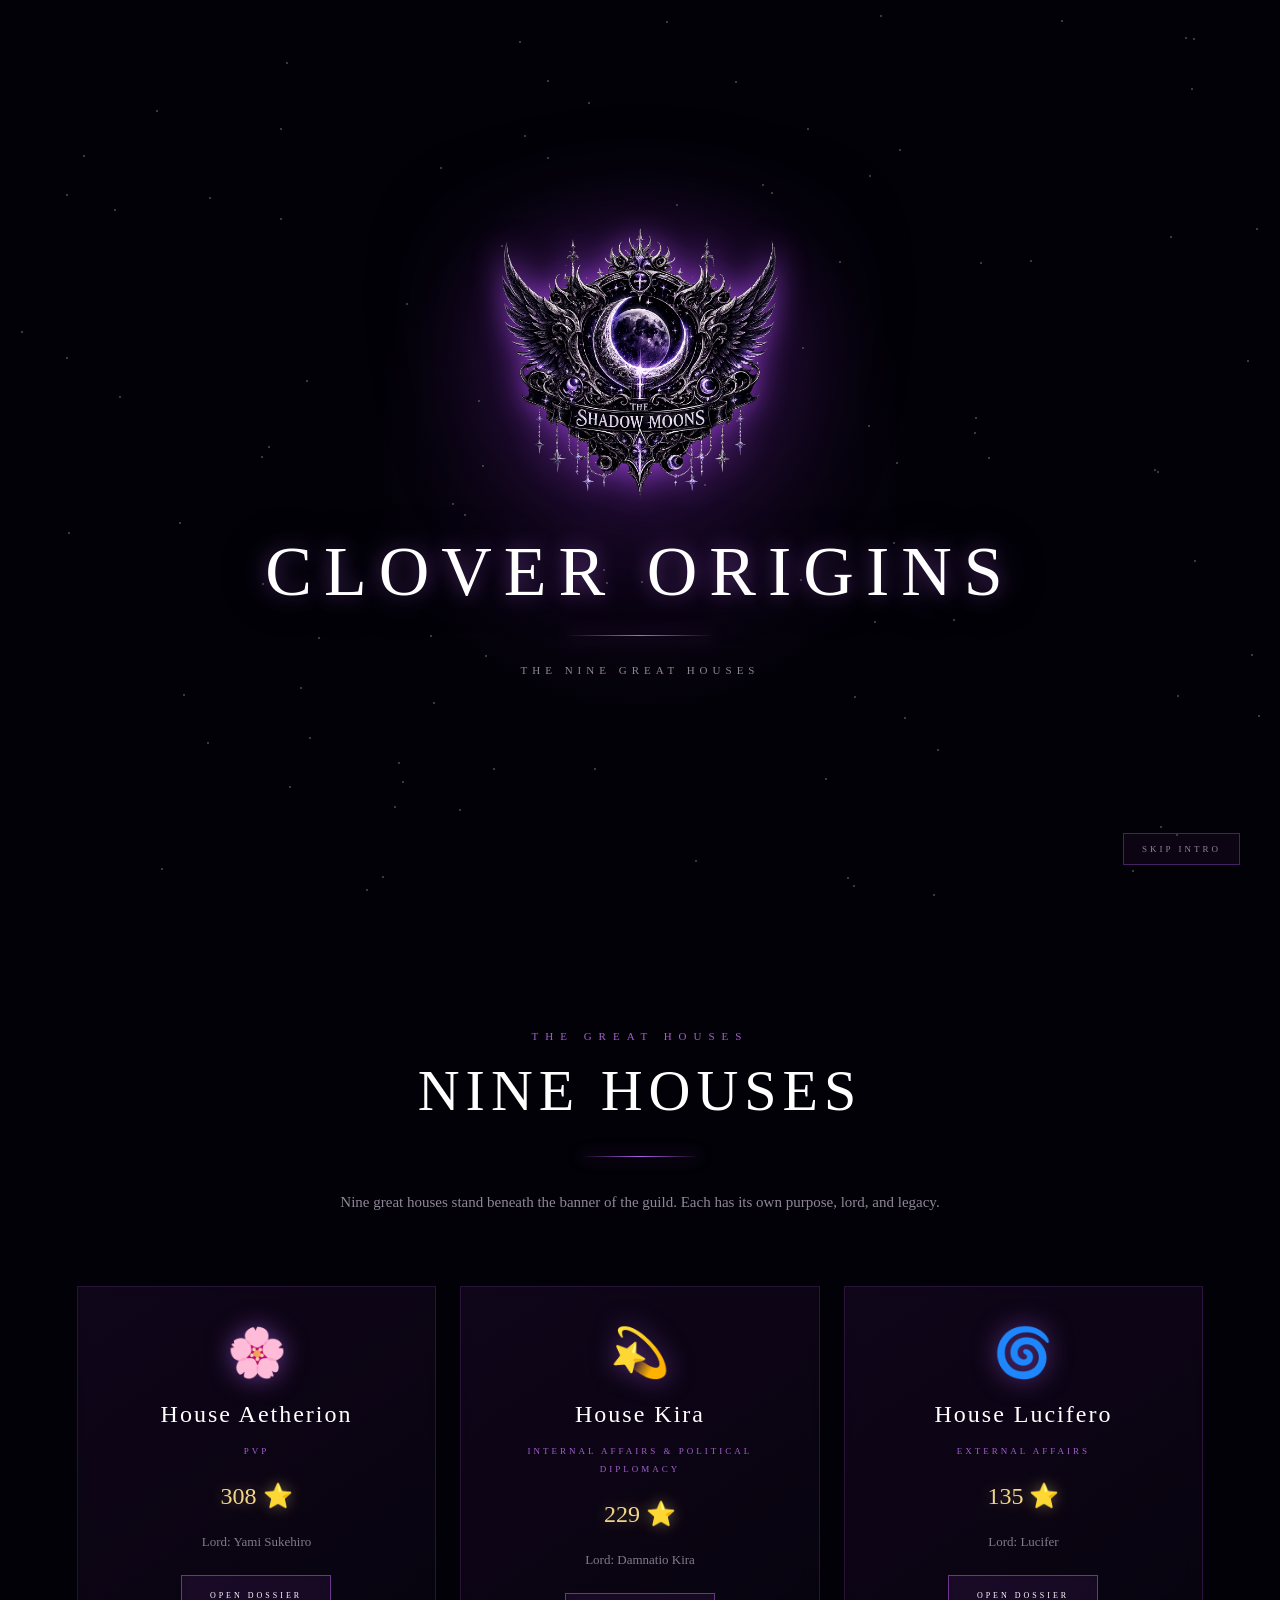
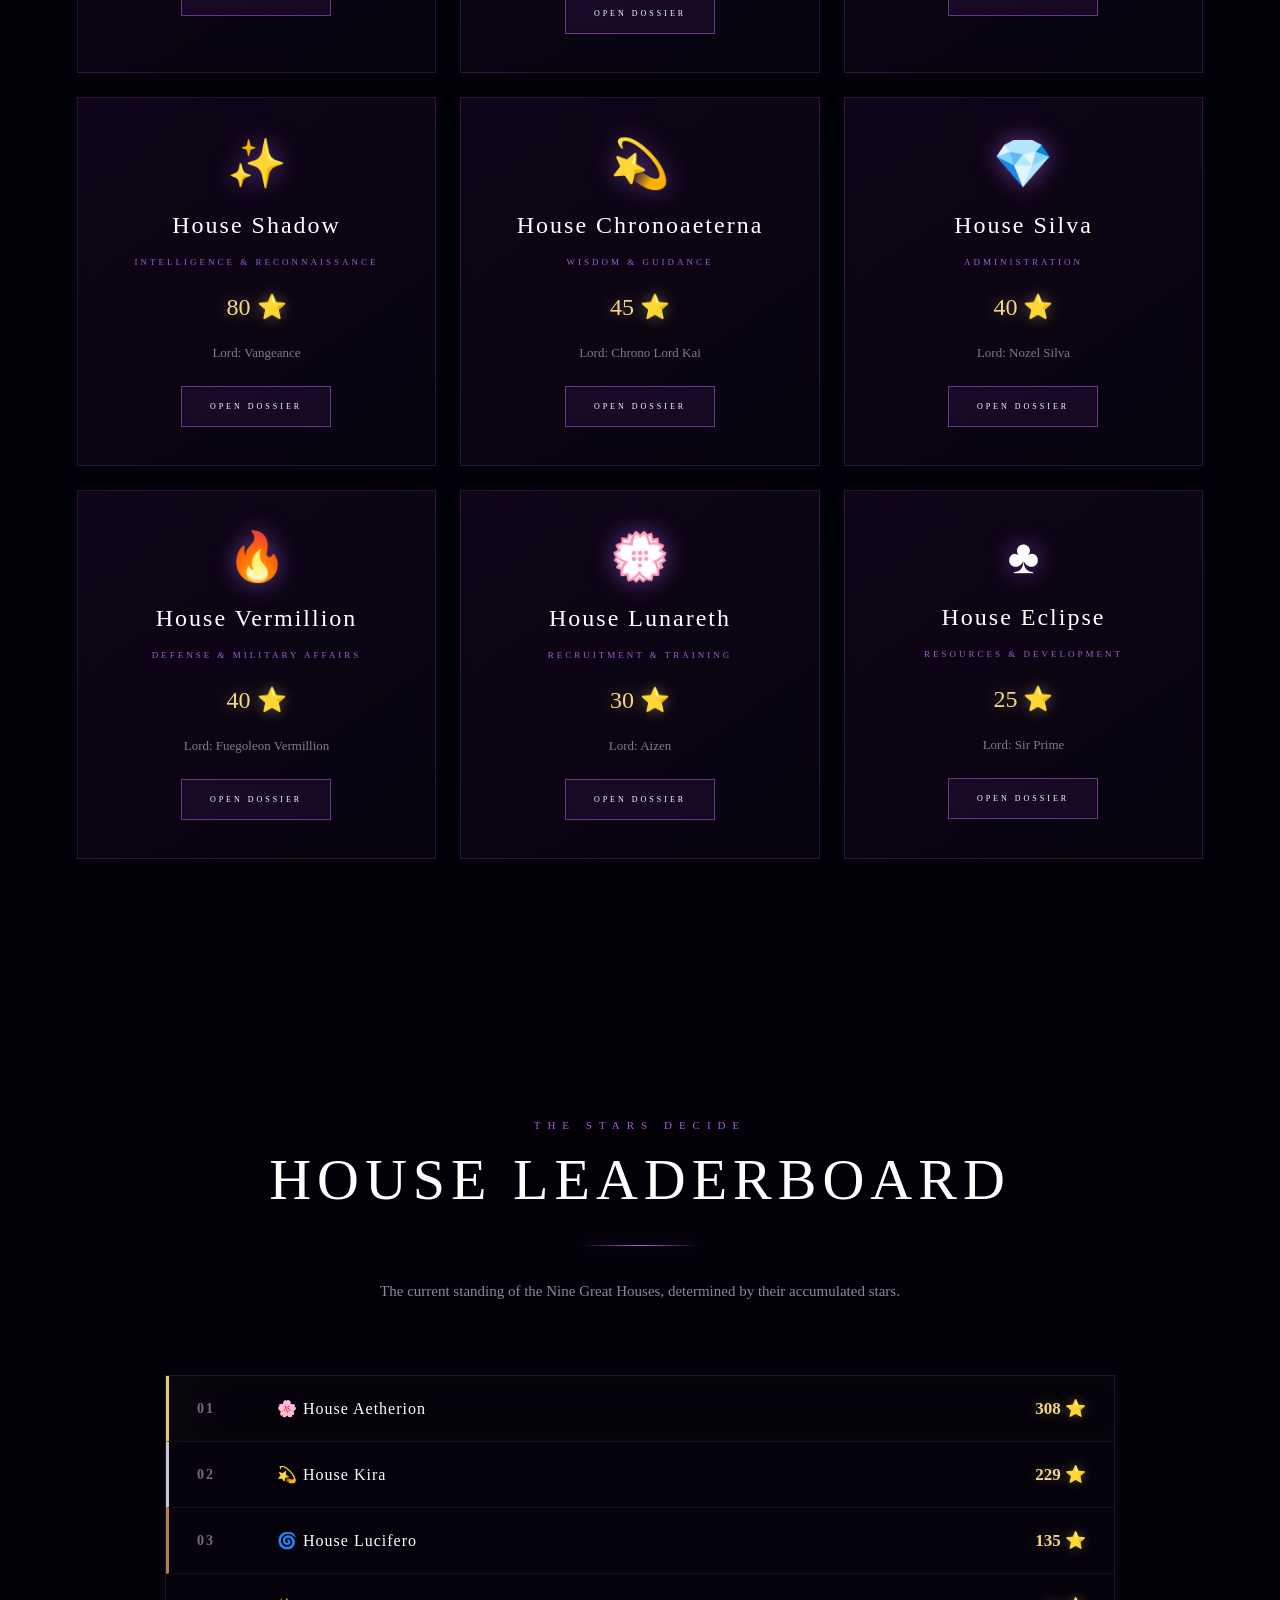
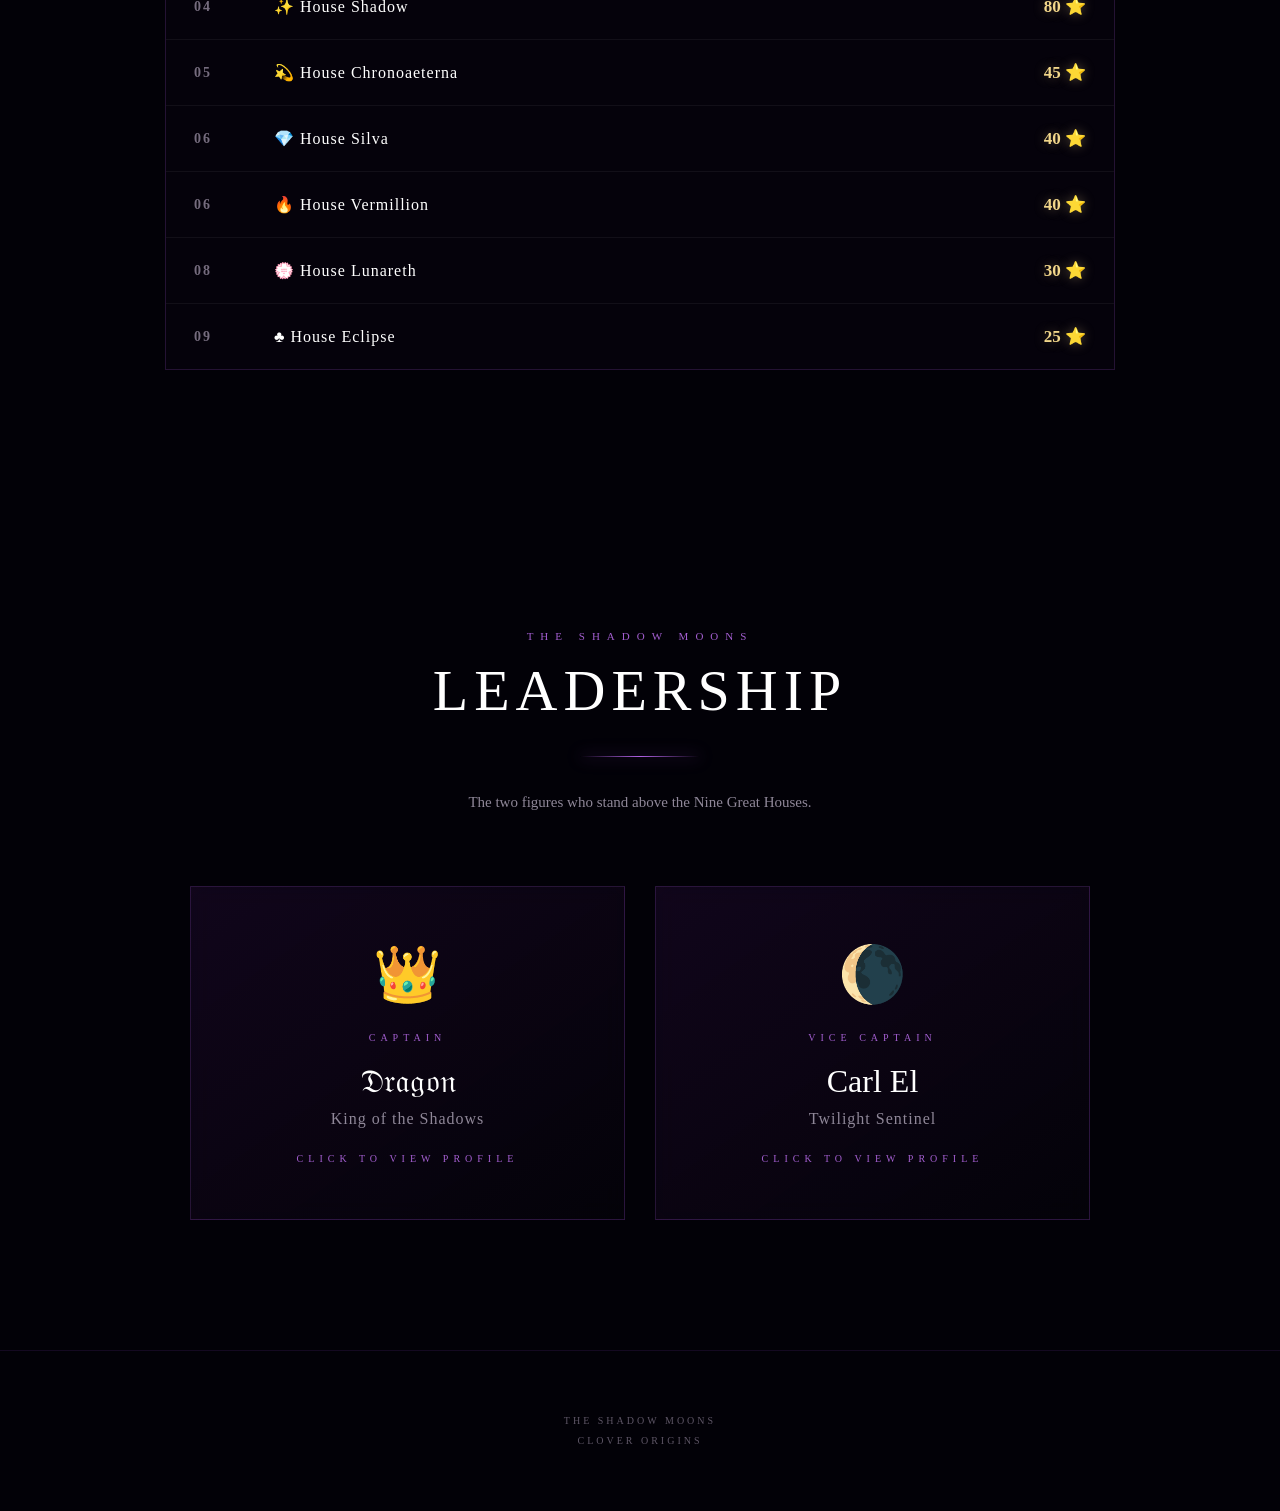
==== index.html @ c9850c51 "Update index.html" ====
<!DOCTYPE html>
<html lang="en">
<head>
<meta charset="UTF-8">
<meta name="viewport" content="width=device-width, initial-scale=1.0">
<title>The Shadow Moons | Clover Origins</title>

<style>
* {
    margin: 0;
    padding: 0;
    box-sizing: border-box;
}

html {
    scroll-behavior: smooth;
}

body {
    background: #020107;
    color: #fff;
    font-family: Georgia, "Times New Roman", serif;
    overflow-x: hidden;
}

body.intro-active {
    overflow: hidden;
}

button,
a {
    font-family: inherit;
}

/* =========================================================
   INTRO / CREDITS
========================================================= */

#intro {
    position: fixed;
    inset: 0;
    z-index: 9999;
    background:
        radial-gradient(circle at center,
            rgba(91, 34, 130, 0.22),
            transparent 35%),
        #020107;

    display: flex;
    align-items: center;
    justify-content: center;

    overflow: hidden;

    transition:
        opacity 1.5s ease,
        visibility 1.5s ease;
}

#intro.hidden {
    opacity: 0;
    visibility: hidden;
    pointer-events: none;
}

.intro-stars {
    position: absolute;
    inset: 0;
    pointer-events: none;
}

.intro-star {
    position: absolute;
    width: 2px;
    height: 2px;
    border-radius: 50%;
    background: white;
    opacity: 0.3;
    animation: introStar 4s ease-in-out infinite;
}

@keyframes introStar {
    0%,100% {
        opacity: 0.15;
        transform: scale(0.5);
    }

    50% {
        opacity: 1;
        transform: scale(1.7);
    }
}

.intro-content {
    position: relative;
    z-index: 5;
    text-align: center;
    width: min(900px, 90%);
}

.credit {
    position: absolute;
    left: 50%;
    transform: translateX(-50%);
    width: 90%;

    opacity: 0;

    color: #aaa2b1;
    font-size: 12px;
    letter-spacing: 6px;
    text-transform: uppercase;

    animation: creditRoll 14s ease forwards;
}

.credit-one {
    animation-delay: 0.5s;
}

.credit-two {
    animation-delay: 3s;
}

.credit-three {
    animation-delay: 5.5s;
}

.credit-four {
    animation-delay: 8s;
}

@keyframes creditRoll {
    0% {
        opacity: 0;
        transform: translate(-50%, 25px);
    }

    10% {
        opacity: 1;
        transform: translate(-50%, 0);
    }

    22% {
        opacity: 1;
        transform: translate(-50%, -10px);
    }

    30%,
    100% {
        opacity: 0;
        transform: translate(-50%, -30px);
    }
}

.intro-logo {
    width: 280px;
    max-width: 65vw;

    opacity: 0;

    filter:
        drop-shadow(0 0 15px rgba(165,70,230,0.8))
        drop-shadow(0 0 60px rgba(120,40,180,0.5));

    animation: introLogo 4s ease forwards;
    animation-delay: 9.5s;
}

@keyframes introLogo {
    0% {
        opacity: 0;
        transform: scale(0.65);
        filter:
            brightness(0)
            drop-shadow(0 0 0 transparent);
    }

    45% {
        opacity: 1;
        transform: scale(1.08);
    }

    70% {
        transform: scale(1);
    }

    100% {
        opacity: 1;
        transform: scale(1);
    }
}

.intro-title {
    margin-top: 28px;

    opacity: 0;

    font-size: clamp(30px, 6vw, 70px);
    letter-spacing: 12px;
    font-weight: 400;

    text-transform: uppercase;

    text-shadow:
        0 0 20px rgba(190,110,245,0.45),
        0 0 60px rgba(130,50,190,0.25);

    animation: introTitle 3s ease forwards;
    animation-delay: 11s;
}

@keyframes introTitle {
    from {
        opacity: 0;
        letter-spacing: 25px;
    }

    to {
        opacity: 1;
        letter-spacing: 12px;
    }
}

.intro-line {
    width: 150px;
    height: 1px;
    margin: 28px auto;

    background:
        linear-gradient(
            90deg,
            transparent,
            #b061e4,
            transparent
        );

    box-shadow: 0 0 18px rgba(176,97,228,0.8);

    opacity: 0;

    animation: introLine 2s ease forwards;
    animation-delay: 11.8s;
}

@keyframes introLine {
    to {
        opacity: 1;
    }
}

.intro-subtitle {
    color: #8f8798;
    font-size: 11px;
    letter-spacing: 5px;

    opacity: 0;

    animation: fadeIn 2s ease forwards;
    animation-delay: 12.3s;
}

@keyframes fadeIn {
    to {
        opacity: 1;
    }
}

.skip-intro {
    position: absolute;
    bottom: 35px;
    right: 40px;

    padding: 10px 18px;

    border: 1px solid rgba(180,90,240,0.35);
    background: rgba(80,30,110,0.12);

    color: #8d8495;

    font-size: 9px;
    letter-spacing: 3px;
    text-transform: uppercase;

    cursor: pointer;

    transition: 0.3s;
}

.skip-intro:hover {
    color: #fff;
    border-color: #c478ff;
    box-shadow: 0 0 20px rgba(168,76,226,0.25);
}

/* =========================================================
   COSMIC BACKGROUND
========================================================= */

.space {
    position: fixed;
    inset: 0;
    z-index: -10;
    overflow: hidden;

    background:
        radial-gradient(
            circle at 50% 40%,
            rgba(100,38,155,0.16),
            transparent 28%
        ),
        radial-gradient(
            circle at 20% 80%,
            rgba(71,28,110,0.10),
            transparent 30%
        ),
        #020107;
}

.moon {
    position: absolute;

    width: 620px;
    height: 620px;

    left: 50%;
    top: 43%;

    transform: translate(-50%, -50%);

    border-radius: 50%;

    background:
        radial-gradient(
            circle at 35% 30%,
            rgba(255,255,255,0.95),
            rgba(210,203,218,0.9) 28%,
            rgba(124,113,134,0.7) 58%,
            rgba(31,25,39,0.95) 100%
        );

    box-shadow:
        0 0 30px rgba(220,210,230,0.25),
        0 0 100px rgba(133,70,182,0.22),
        0 0 180px rgba(102,39,150,0.15);

    opacity: 0.18;

    animation:
        moonFloat 12s ease-in-out infinite,
        moonPulse 7s ease-in-out infinite;
}

@keyframes moonFloat {
    0%,100% {
        transform: translate(-50%,-50%) scale(1);
    }

    50% {
        transform: translate(-50%,-52%) scale(1.04);
    }
}

@keyframes moonPulse {
    0%,100% {
        opacity: 0.13;
    }

    50% {
        opacity: 0.22;
    }
}

.moon-glow {
    position: absolute;

    width: 900px;
    height: 900px;

    left: 50%;
    top: 43%;

    transform: translate(-50%,-50%);

    border-radius: 50%;

    background:
        radial-gradient(
            circle,
            rgba(147,71,201,0.12),
            transparent 65%
        );

    animation: glowPulse 8s ease-in-out infinite;
    pointer-events: none;
}

@keyframes glowPulse {
    0%,100% {
        transform: translate(-50%,-50%) scale(0.9);
    }

    50% {
        transform: translate(-50%,-50%) scale(1.1);
    }
}

/* =========================================================
   STARS
========================================================= */

.stars,
.particles {
    position: absolute;
    inset: 0;
}

.star {
    position: absolute;

    width: 2px;
    height: 2px;

    border-radius: 50%;
    background: #fff;

    opacity: 0.4;

    animation:
        starFloat linear infinite,
        starTwinkle ease-in-out infinite;
}

@keyframes starFloat {
    from {
        transform: translateY(0) translateX(0);
    }

    to {
        transform: translateY(-120px) translateX(30px);
    }
}

@keyframes starTwinkle {
    0%,100% {
        opacity: 0.15;
        transform: scale(0.7);
    }

    50% {
        opacity: 1;
        transform: scale(1.5);
    }
}

.particle {
    position: absolute;

    width: 3px;
    height: 3px;

    border-radius: 50%;

    background: #a95ee4;

    box-shadow:
        0 0 8px #a95ee4,
        0 0 18px rgba(169,94,228,0.5);

    opacity: 0.5;

    animation: particleMove linear infinite;
}

@keyframes particleMove {
    0% {
        transform:
            translateY(110vh)
            translateX(0);
        opacity: 0;
    }

    10% {
        opacity: 0.6;
    }

    90% {
        opacity: 0.4;
    }

    100% {
        transform:
            translateY(-20vh)
            translateX(80px);
        opacity: 0;
    }
}

/* =========================================================
   NAVIGATION
========================================================= */

nav {
    position: fixed;

    top: 0;
    left: 0;

    width: 100%;
    height: 82px;

    display: flex;
    align-items: center;
    justify-content: space-between;

    padding: 0 6%;

    z-index: 100;

    background:
        linear-gradient(
            to bottom,
            rgba(2,1,7,0.90),
            rgba(2,1,7,0)
        );

    backdrop-filter: blur(8px);
}

.nav-logo {
    display: flex;
    align-items: center;
    gap: 12px;

    font-size: 14px;
    letter-spacing: 4px;
    font-weight: bold;
}

.nav-logo img {
    width: 44px;
    height: 44px;

    object-fit: contain;

    filter:
        drop-shadow(
            0 0 8px
            rgba(153,68,214,0.8)
        );
}

.nav-links {
    display: flex;
    gap: 26px;
}

.nav-links a {
    color: #aaa3b0;
    text-decoration: none;

    font-size: 10px;
    letter-spacing: 2px;
    text-transform: uppercase;

    transition: 0.35s ease;
}

.nav-links a:hover {
    color: #c478ff;

    text-shadow:
        0 0 15px
        rgba(196,120,255,0.8);
}

.discord-nav {
    color: #c478ff !important;

    text-shadow:
        0 0 12px
        rgba(196,120,255,0.35);
}

/* =========================================================
   HERO
========================================================= */

.hero {
    min-height: 100vh;

    display: flex;
    align-items: center;
    justify-content: center;

    text-align: center;

    position: relative;

    padding: 120px 20px 80px;
}

.hero-content {
    position: relative;
    z-index: 5;

    max-width: 1000px;
}

.hero-logo {
    width: 280px;
    max-width: 65vw;

    margin-bottom: 30px;

    filter:
        drop-shadow(
            0 0 10px
            rgba(149,64,210,0.7)
        )
        drop-shadow(
            0 0 35px
            rgba(120,40,180,0.35)
        );

    animation:
        logoFloat
        6s
        ease-in-out
        infinite;
}

@keyframes logoFloat {
    0%,100% {
        transform: translateY(0);
    }

    50% {
        transform: translateY(-12px);
    }
}

.eyebrow {
    color: #a45fd1;

    font-size: 11px;
    letter-spacing: 7px;
    text-transform: uppercase;
}

h1 {
    margin-top: 18px;

    font-size:
        clamp(
            42px,
            8vw,
            94px
        );

    letter-spacing: 9px;
    line-height: 1;

    font-weight: 400;

    text-transform: uppercase;

    text-shadow:
        0 0 15px rgba(190,112,245,0.25),
        0 0 50px rgba(130,50,190,0.2);
}

.divider {
    width: 120px;
    height: 1px;

    margin: 32px auto;

    background:
        linear-gradient(
            90deg,
            transparent,
            #b061e4,
            transparent
        );

    box-shadow:
        0 0 15px
        rgba(176,97,228,0.7);
}

.tagline {
    color: #aaa2b1;

    max-width: 600px;

    margin: 0 auto 40px;

    font-size: 17px;
    line-height: 1.8;
    letter-spacing: 1px;
}

/* =========================================================
   BUTTONS
========================================================= */

.hero-buttons {
    display: flex;
    justify-content: center;

    gap: 15px;

    flex-wrap: wrap;
}

.btn {
    position: relative;

    overflow: hidden;

    display: inline-block;

    padding: 15px 28px;

    border:
        1px
        solid
        rgba(177,91,232,0.55);

    background:
        rgba(100,38,140,0.13);

    color: #fff;

    text-decoration: none;

    font-size: 10px;

    letter-spacing: 3px;

    text-transform: uppercase;

    transition: 0.4s ease;

    backdrop-filter: blur(5px);

    cursor: pointer;
}

.btn:hover {
    transform: translateY(-4px);

    border-color: #c47aff;

    box-shadow:
        0 0 20px
        rgba(168,76,226,0.35);
}

.btn-primary {
    background:
        rgba(117,45,167,0.28);
}

.discord-btn {
    border-color:
        rgba(196,120,255,0.75);

    background:
        rgba(117,45,167,0.38);

    box-shadow:
        0 0 20px
        rgba(168,76,226,0.12);
}

/* =========================================================
   SECTIONS
========================================================= */

section:not(.hero) {
    position: relative;

    padding: 130px 6%;

    max-width: 1500px;

    margin: auto;
}

.section-heading {
    text-align: center;

    margin-bottom: 70px;
}

.section-heading h2 {
    margin-top: 15px;

    font-size:
        clamp(
            32px,
            5vw,
            58px
        );

    letter-spacing: 6px;

    font-weight: 400;

    text-transform: uppercase;
}

.section-heading p {
    max-width: 650px;

    margin: auto;

    color: #8f8798;

    line-height: 1.8;

    font-size: 15px;
}

/* =========================================================
   HOUSES
========================================================= */

.houses-grid {
    display: grid;

    grid-template-columns:
        repeat(
            auto-fit,
            minmax(
                280px,
                1fr
            )
        );

    gap: 24px;
}

.house-card {
    position: relative;

    min-height: 350px;

    padding: 38px 28px;

    text-align: center;

    border:
        1px
        solid
        rgba(161,83,214,0.20);

    background:
        linear-gradient(
            145deg,
            rgba(80,30,110,0.18),
            rgba(10,5,18,0.65)
        );

    backdrop-filter: blur(12px);

    overflow: hidden;

    transition:
        transform 0.5s ease,
        border-color 0.5s ease,
        box-shadow 0.5s ease;
}

.house-card::before {
    content: "";

    position: absolute;

    inset: -2px;

    background:
        linear-gradient(
            120deg,
            transparent,
            rgba(183,93,239,0.15),
            transparent
        );

    transform: translateX(-100%);

    transition: 0.8s ease;
}

.house-card:hover::before {
    transform: translateX(100%);
}

.house-card:hover {
    transform:
        translateY(-12px)
        scale(1.02);

    border-color:
        rgba(194,110,255,0.65);

    box-shadow:
        0 20px 60px
        rgba(90,30,130,0.25),
        0 0 30px
        rgba(160,70,220,0.12);
}

.house-symbol {
    font-size: 48px;

    margin-bottom: 20px;

    filter:
        drop-shadow(
            0 0 12px
            rgba(190,100,255,0.5)
        );
}

.house-card h3 {
    font-size: 24px;

    font-weight: 400;

    letter-spacing: 2px;

    margin-bottom: 12px;
}

.house-card > span {
    color: #a45fd1;

    font-size: 9px;

    letter-spacing: 3px;
}

.house-stars {
    margin: 24px 0;

    font-size: 24px;

    color: #f1d68a;

    text-shadow:
        0 0 15px
        rgba(241,214,138,0.4);
}

.house-card p {
    color: #82798b;

    font-size: 13px;

    margin-bottom: 25px;
}

.house-card .btn {
    font-size: 8px;
}

/* =========================================================
   LEADERBOARD
========================================================= */

.leaderboard {
    max-width: 950px;

    margin: auto;

    border:
        1px
        solid
        rgba(161,83,214,0.20);

    background:
        rgba(9,4,15,0.65);

    backdrop-filter: blur(14px);
}

.leader-row {
    display: grid;

    grid-template-columns:
        80px
        1fr
        150px;

    align-items: center;

    padding: 22px 28px;

    border-bottom:
        1px
        solid
        rgba(255,255,255,0.05);

    transition: 0.35s ease;
}

.leader-row:last-child {
    border-bottom: none;
}

.leader-row:hover {
    background:
        rgba(147,71,201,0.08);

    padding-left: 38px;
}

.leader-row strong {
    color: #756c7e;

    font-size: 14px;

    letter-spacing: 2px;
}

.leader-row span {
    font-size: 16px;

    letter-spacing: 1px;
}

.leader-row b {
    text-align: right;

    color: #f1d68a;

    font-size: 17px;

    text-shadow:
        0 0 12px
        rgba(241,214,138,0.35);
}

.leader-row.first {
    border-left:
        3px
        solid
        #e8c96a;

    box-shadow:
        inset 25px 0 50px
        rgba(232,201,106,0.035);
}

.leader-row.second {
    border-left:
        3px
        solid
        #c8c8d0;
}

.leader-row.third {
    border-left:
        3px
        solid
        #b87955;
}

/* =========================================================
   LEADERSHIP
========================================================= */

.leadership-grid {
    display: grid;

    grid-template-columns:
        repeat(
            2,
            minmax(
                280px,
                1fr
            )
        );

    gap: 30px;

    max-width: 900px;

    margin: auto;
}

.leader-card {
    position: relative;

    padding: 55px 30px;

    text-align: center;

    border:
        1px
        solid
        rgba(161,83,214,0.22);

    background:
        linear-gradient(
            145deg,
            rgba(85,30,120,0.18),
            rgba(5,3,10,0.7)
        );

    backdrop-filter: blur(12px);

    transition: 0.5s ease;

    cursor: pointer;

    overflow: hidden;
}

.leader-card::before {
    content: "";

    position: absolute;

    inset: 0;

    background:
        radial-gradient(
            circle at center,
            rgba(180,90,240,0.12),
            transparent 60%
        );

    opacity: 0;

    transition: 0.5s;
}

.leader-card:hover::before {
    opacity: 1;
}

.leader-card:hover {
    transform: translateY(-10px);

    border-color:
        rgba(196,120,255,0.65);

    box-shadow:
        0 20px 60px
        rgba(90,30,130,0.25);
}

.leader-symbol {
    position: relative;
    z-index: 2;

    font-size: 55px;

    margin-bottom: 20px;
}

.leader-card > span {
    position: relative;
    z-index: 2;

    color: #a45fd1;

    font-size: 10px;

    letter-spacing: 5px;
}

.leader-card h3 {
    position: relative;
    z-index: 2;

    margin-top: 18px;

    font-size: 32px;

    font-weight: 400;
}

.leader-card p {
    position: relative;
    z-index: 2;

    margin-top: 10px;

    color: #8f8798;

    letter-spacing: 1px;
}

.profile-hint {
    position: relative;
    z-index: 2;

    display: block;

    margin-top: 25px;

    color: #706777;

    font-size: 8px;

    letter-spacing: 3px;

    text-transform: uppercase;
}

/* =========================================================
   HOUSE DOSSIER MODAL
========================================================= */

.dossier {
    position: fixed;

    inset: 0;

    z-index: 500;

    display: flex;

    align-items: center;
    justify-content: center;

    padding: 20px;

    background:
        rgba(0,0,0,0.78);

    backdrop-filter: blur(12px);

    opacity: 0;

    visibility: hidden;

    transition:
        opacity 0.4s ease,
        visibility 0.4s ease;
}

.dossier.active {
    opacity: 1;
    visibility: visible;
}

.dossier-box {
    position: relative;

    width: min(650px, 100%);

    padding: 55px 45px;

    text-align: center;

    border:
        1px
        solid
        rgba(192,103,255,0.55);

    background:
        radial-gradient(
            circle at top,
            rgba(102,38,145,0.35),
            rgba(5,3,10,0.97) 65%
        );

    box-shadow:
        0 0 80px
        rgba(126,45,180,0.25);

    transform:
        scale(0.85)
        translateY(30px);

    transition:
        transform 0.5s ease;
}

.dossier.active .dossier-box {
    transform:
        scale(1)
        translateY(0);
}

.dossier-symbol {
    font-size: 65px;

    margin-bottom: 20px;
}

.dossier-box h2 {
    font-size: 38px;

    font-weight: 400;

    letter-spacing: 3px;
}

.dossier-box .dossier-role {
    display: block;

    margin-top: 12px;

    color: #a45fd1;

    letter-spacing: 3px;

    font-size: 10px;
}

.dossier-box p {
    margin:
        28px
        auto;

    max-width: 500px;

    color: #a9a0b1;

    line-height: 1.9;

    font-size: 15px;
}

.close-dossier {
    position: absolute;

    top: 18px;
    right: 22px;

    border: none;

    background: none;

    color: #aaa;

    font-size: 26px;

    cursor: pointer;

    transition: 0.3s;
}

.close-dossier:hover {
    color: #d58aff;

    transform: rotate(90deg);
}

/* =========================================================
   PROFILE MODAL
========================================================= */

.profile-modal {
    position: fixed;

    inset: 0;

    z-index: 700;

    display: flex;

    align-items: center;
    justify-content: center;

    padding: 20px;

    background:
        rgba(0,0,0,0.88);

    backdrop-filter: blur(16px);

    opacity: 0;

    visibility: hidden;

    transition:
        opacity 0.45s ease,
        visibility 0.45s ease;
}

.profile-modal.active {
    opacity: 1;

    visibility: visible;
}

.profile-box {
    position: relative;

    width: min(480px, 90vw);

    padding: 25px;

    display: flex;

    align-items: center;
    justify-content: center;

    border:
        1px
        solid
        rgba(194,110,255,0.65);

    background:
        radial-gradient(
            circle,
            rgba(78,25,110,0.3),
            rgba(3,2,8,0.98) 72%
        );

    box-shadow:
        0 0 100px
        rgba(126,45,180,0.3);

    transform:
        scale(0.75)
        translateY(25px);

    transition:
        transform 0.5s ease;
}

.profile-modal.active .profile-box {
    transform:
        scale(1)
        translateY(0);
}

.profile-box img {
    display: block;

    width: 100%;

    max-height: 70vh;

    object-fit: contain;

    border:
        1px
        solid
        rgba(255,255,255,0.08);

    box-shadow:
        0 0 50px
        rgba(160,70,220,0.25);
}

.close-profile {
    position: absolute;

    top: -15px;
    right: -15px;

    width: 40px;
    height: 40px;

    border:
        1px
        solid
        rgba(194,110,255,0.65);

    border-radius: 50%;

    background:
        #09040f;

    color: #fff;

    font-size: 24px;

    cursor: pointer;

    z-index: 5;

    transition: 0.3s;
}

.close-profile:hover {
    transform: rotate(90deg);

    color: #d58aff;

    box-shadow:
        0 0 25px
        rgba(168,76,226,0.4);
}

/* =========================================================
   FOOTER
========================================================= */

footer {
    padding: 60px 20px;

    text-align: center;

    border-top:
        1px
        solid
        rgba(154,78,220,0.12);

    color: #5e5666;

    font-size: 10px;

    letter-spacing: 3px;

    line-height: 2;
}

/* =========================================================
   MOBILE
========================================================= */

@media (max-width: 800px) {

    nav {
        height: 70px;

        padding: 0 20px;
    }

    .nav-links {
        display: none;
    }

    .nav-logo {
        font-size: 10px;

        letter-spacing: 2px;
    }

    .nav-logo img {
        width: 38px;
        height: 38px;
    }

    .moon {
        width: 430px;
        height: 430px;
    }

    .moon-glow {
        width: 600px;
        height: 600px;
    }

    .hero-logo {
        width: 210px;
    }

    h1 {
        letter-spacing: 4px;
    }

    .tagline {
        font-size: 14px;
    }

    section:not(.hero) {
        padding:
            90px
            20px;
    }

    .leader-row {
        grid-template-columns:
            50px
            1fr
            100px;

        padding:
            18px
            15px;
    }

    .leader-row span {
        font-size: 13px;
    }

    .leader-row b {
        font-size: 13px;
    }

    .leadership-grid {
        grid-template-columns: 1fr;
    }

    .dossier-box {
        padding:
            45px
            25px;
    }

    .profile-box {
        width: min(380px, 88vw);

        padding: 15px;
    }

    .skip-intro {
        right: 20px;
        bottom: 20px;
    }

    .credit {
        letter-spacing: 3px;
        font-size: 9px;
    }
}
</style>
</head>

<body class="intro-active">

<!-- =========================================================
     INTRO / CREDITS
========================================================= -->

<div id="intro">

    <div class="intro-stars" id="introStars"></div>

    <div class="intro-content">

        <div class="credit credit-one">
            A GUILD OF SHADOWS
        </div>

        <div class="credit credit-two">
            NINE HOUSES
        </div>

        <div class="credit credit-three">
            ONE LEGACY
        </div>

        <div class="credit credit-four">
            THE SHADOW MOONS
        </div>

        <img
            src="Shadow moons.png"
            class="intro-logo"
            alt="The Shadow Moons"
        >

        <h1 class="intro-title">
            CLOVER ORIGINS
        </h1>

        <div class="intro-line"></div>

        <p class="intro-subtitle">
            THE NINE GREAT HOUSES
        </p>

    </div>

    <button
        class="skip-intro"
        onclick="skipIntro()"
    >
        Skip Intro
    </button>

</div>


<!-- =========================================================
     MUSIC
========================================================= -->

<audio
    id="musicIntro"
    preload="auto"
>
    <source
        src="music/kulakovka-epic-trailer-277924.mp3"
        type="audio/mpeg"
    >
</audio>

<audio
    id="musicMain"
    preload="auto"
>
    <source
        src="music/the_mountain-epic-trailer-576568.mp3"
        type="audio/mpeg"
    >
</audio>

<audio
    id="musicDark"
    preload="auto"
>
    <source
        src="music/audiocopper-dark-571483.mp3"
        type="audio/mpeg"
    >
</audio>


<!-- =========================================================
     BACKGROUND
========================================================= -->

<div class="space">

    <div class="moon"></div>

    <div class="moon-glow"></div>

    <div
        class="stars"
        id="stars"
    ></div>

    <div
        class="particles"
        id="particles"
    ></div>

</div>


<!-- =========================================================
     NAVIGATION
========================================================= -->

<nav>

    <div class="nav-logo">

        <img
            src="Shadow moons.png"
            alt="Shadow Moons"
        >

        <span>
            THE SHADOW MOONS
        </span>

    </div>

    <div class="nav-links">

        <a href="#home">
            Home
        </a>

        <a href="#houses">
            Houses
        </a>

        <a href="#leaderboard">
            Leaderboard
        </a>

        <a href="#leadership">
            Leadership
        </a>

        <a
            href="https://discord.gg/8nP5gZ5uD"
            target="_blank"
            rel="noopener noreferrer"
            class="discord-nav"
        >
            Discord
        </a>

    </div>

</nav>


<!-- =========================================================
     HERO
========================================================= -->

<section
    class="hero"
    id="home"
>

    <div class="hero-content">

        <img
            src="Shadow moons.png"
            alt="Shadow Moons"
            class="hero-logo"
        >

        <div class="eyebrow">
            THE NINE GREAT HOUSES
        </div>

        <h1>
            CLOVER ORIGINS
        </h1>

        <div class="divider"></div>

        <p class="tagline">
            Nine houses. One guild.
            A legacy written in stars.
        </p>

        <div class="hero-buttons">

            <a
                href="https://discord.gg/8nP5gZ5uD"
                class="btn discord-btn"
                target="_blank"
                rel="noopener noreferrer"
            >
                Join The Guild
            </a>

            <a
                href="#houses"
                class="btn"
            >
                Discover The Houses
            </a>

            <a
                href="#leaderboard"
                class="btn"
            >
                View Rankings
            </a>

        </div>

    </div>

</section>


<!-- =========================================================
     HOUSES
========================================================= -->

<section id="houses">

    <div class="section-heading">

        <div class="eyebrow">
            THE GREAT HOUSES
        </div>

        <h2>
            NINE HOUSES
        </h2>

        <div class="divider"></div>

        <p>
            Nine great houses stand beneath
            the banner of the guild. Each has
            its own purpose, lord, and legacy.
        </p>

    </div>

    <div class="houses-grid">


        <!-- HOUSE 1 -->

        <article class="house-card">

            <div class="house-symbol">
                🌸
            </div>

            <h3>
                House Aetherion
            </h3>

            <span>
                PVP
            </span>

            <div class="house-stars">
                308 ⭐
            </div>

            <p>
                Lord: Yami Sukehiro
            </p>

            <button
                class="btn"
                onclick="openDossier(
                    '🌸',
                    'House Aetherion',
                    'PVP',
                    'Yami Sukehiro',
                    'The distinguished house of combat and competition. House Aetherion currently stands first among the Nine Great Houses with 308 stars.'
                )"
            >
                Open Dossier
            </button>

        </article>


        <!-- HOUSE 2 -->

        <article class="house-card">

            <div class="house-symbol">
                💫
            </div>

            <h3>
                House Kira
            </h3>

            <span>
                INTERNAL AFFAIRS & POLITICAL DIPLOMACY
            </span>

            <div class="house-stars">
                229 ⭐
            </div>

            <p>
                Lord: Damnatio Kira
            </p>

            <button
                class="btn"
                onclick="openDossier(
                    '💫',
                    'House Kira',
                    'Internal Affairs & Political Diplomacy',
                    'Damnatio Kira',
                    'The dignified house entrusted with matters of internal affairs and political diplomacy. House Kira currently holds second position with 229 stars.'
                )"
            >
                Open Dossier
            </button>

        </article>


        <!-- HOUSE 3 -->

        <article class="house-card">

            <div class="house-symbol">
                🌀
            </div>

            <h3>
                House Lucifero
            </h3>

            <span>
                EXTERNAL AFFAIRS
            </span>

            <div class="house-stars">
                135 ⭐
            </div>

            <p>
                Lord: Lucifer
            </p>

            <button
                class="btn"
                onclick="openDossier(
                    '🌀',
                    'House Lucifero',
                    'External Affairs',
                    'Lucifer',
                    'The house responsible for external affairs and dealings beyond the guild. House Lucifero currently holds third position with 135 stars.'
                )"
            >
                Open Dossier
            </button>

        </article>


        <!-- HOUSE 4 -->

        <article class="house-card">

            <div class="house-symbol">
                ✨
            </div>

            <h3>
                House Shadow
            </h3>

            <span>
                INTELLIGENCE & RECONNAISSANCE
            </span>

            <div class="house-stars">
                80 ⭐
            </div>

            <p>
                Lord: Vangeance
            </p>

            <button
                class="btn"
                onclick="openDossier(
                    '✨',
                    'House Shadow',
                    'Intelligence & Reconnaissance',
                    'Vangeance',
                    'The house dedicated to intelligence, reconnaissance, and information gathering. It currently stands fourth with 80 stars.'
                )"
            >
                Open Dossier
            </button>

        </article>


        <!-- HOUSE 5 -->

        <article class="house-card">

            <div class="house-symbol">
                💫
            </div>

            <h3>
                House Chronoaeterna
            </h3>

            <span>
                WISDOM & GUIDANCE
            </span>

            <div class="house-stars">
                45 ⭐
            </div>

            <p>
                Lord: Chrono Lord Kai
            </p>

            <button
                class="btn"
                onclick="openDossier(
                    '💫',
                    'House Chronoaeterna',
                    'Wisdom & Guidance',
                    'Chrono Lord Kai',
                    'The house of the Great Chronos, devoted to wisdom and guidance. It currently holds fifth position with 45 stars.'
                )"
            >
                Open Dossier
            </button>

        </article>


        <!-- HOUSE 6 -->

        <article class="house-card">

            <div class="house-symbol">
                💎
            </div>

            <h3>
                House Silva
            </h3>

            <span>
                ADMINISTRATION
            </span>

            <div class="house-stars">
                40 ⭐
            </div>

            <p>
                Lord: Nozel Silva
            </p>

            <button
                class="btn"
                onclick="openDossier(
                    '💎',
                    'House Silva',
                    'Administration',
                    'Nozel Silva',
                    'One of the two great royal houses, entrusted with administration. House Silva currently shares sixth position with 40 stars.'
                )"
            >
                Open Dossier
            </button>

        </article>


        <!-- HOUSE 7 -->

        <article class="house-card">

            <div class="house-symbol">
                🔥
            </div>

            <h3>
                House Vermillion
            </h3>

            <span>
                DEFENSE & MILITARY AFFAIRS
            </span>

            <div class="house-stars">
                40 ⭐
            </div>

            <p>
                Lord: Fuegoleon Vermillion
            </p>

            <button
                class="btn"
                onclick="openDossier(
                    '🔥',
                    'House Vermillion',
                    'Defense & Military Affairs',
                    'Fuegoleon Vermillion',
                    'One of the two great royal houses, responsible for defense and military affairs. It shares sixth position with 40 stars.'
                )"
            >
                Open Dossier
            </button>

        </article>


        <!-- HOUSE 8 -->

        <article class="house-card">

            <div class="house-symbol">
                💮
            </div>

            <h3>
                House Lunareth
            </h3>

            <span>
                RECRUITMENT & TRAINING
            </span>

            <div class="house-stars">
                30 ⭐
            </div>

            <p>
                Lord: Aizen
            </p>

            <button
                class="btn"
                onclick="openDossier(
                    '💮',
                    'House Lunareth',
                    'Recruitment & Training',
                    'Aizen',
                    'The honoured house responsible for bringing new members into the guild and preparing them for their duties. It currently holds eighth position with 30 stars.'
                )"
            >
                Open Dossier
            </button>

        </article>


        <!-- HOUSE 9 -->

        <article class="house-card">

            <div class="house-symbol">
                ♣️
            </div>

            <h3>
                House Eclipse
            </h3>

            <span>
                RESOURCES & DEVELOPMENT
            </span>

            <div class="house-stars">
                25 ⭐
            </div>

            <p>
                Lord: Sir Prime
            </p>

            <button
                class="btn"
                onclick="openDossier(
                    '♣️',
                    'House Eclipse',
                    'Resources & Development',
                    'Sir Prime',
                    'The house responsible for resources and development within the guild. It currently holds ninth position with 25 stars.'
                )"
            >
                Open Dossier
            </button>

        </article>

    </div>

</section>


<!-- =========================================================
     LEADERBOARD
========================================================= -->

<section id="leaderboard">

    <div class="section-heading">

        <div class="eyebrow">
            THE STARS DECIDE
        </div>

        <h2>
            HOUSE LEADERBOARD
        </h2>

        <div class="divider"></div>

        <p>
            The current standing of the Nine Great Houses,
            determined by their accumulated stars.
        </p>

    </div>

    <div class="leaderboard">

        <div class="leader-row first">
            <strong>01</strong>
            <span>🌸 House Aetherion</span>
            <b>308 ⭐</b>
        </div>

        <div class="leader-row second">
            <strong>02</strong>
            <span>💫 House Kira</span>
            <b>229 ⭐</b>
        </div>

        <div class="leader-row third">
            <strong>03</strong>
            <span>🌀 House Lucifero</span>
            <b>135 ⭐</b>
        </div>

        <div class="leader-row">
            <strong>04</strong>
            <span>✨ House Shadow</span>
            <b>80 ⭐</b>
        </div>

        <div class="leader-row">
            <strong>05</strong>
            <span>💫 House Chronoaeterna</span>
            <b>45 ⭐</b>
        </div>

        <div class="leader-row">
            <strong>06</strong>
            <span>💎 House Silva</span>
            <b>40 ⭐</b>
        </div>

        <div class="leader-row">
            <strong>06</strong>
            <span>🔥 House Vermillion</span>
            <b>40 ⭐</b>
        </div>

        <div class="leader-row">
            <strong>08</strong>
            <span>💮 House Lunareth</span>
            <b>30 ⭐</b>
        </div>

        <div class="leader-row">
            <strong>09</strong>
            <span>♣️ House Eclipse</span>
            <b>25 ⭐</b>
        </div>

    </div>

</section>


<!-- =========================================================
     LEADERSHIP
========================================================= -->

<section id="leadership">

    <div class="section-heading">

        <div class="eyebrow">
            THE SHADOW MOONS
        </div>

        <h2>
            LEADERSHIP
        </h2>

        <div class="divider"></div>

        <p>
            The two figures who stand above
            the Nine Great Houses.
        </p>

    </div>

    <div class="leadership-grid">

        <!-- CAPTAIN -->

        <article
            class="leader-card"
            onclick="openProfile('captain.png')"
        >

            <div class="leader-symbol">
                👑
            </div>

            <span>
                CAPTAIN
            </span>

            <h3>
                𝔇𝔯𝔞𝔤𝔬𝔫
            </h3>

            <p>
                King of the Shadows
            </p>

            <span class="profile-hint">
                Click to view profile
            </span>

        </article>


        <!-- VICE CAPTAIN -->

        <article
            class="leader-card"
            onclick="openProfile('vice.png')"
        >

            <div class="leader-symbol">
                🌘
            </div>

            <span>
                VICE CAPTAIN
            </span>

            <h3>
                Carl El
            </h3>

            <p>
                Twilight Sentinel
            </p>

            <span class="profile-hint">
                Click to view profile
            </span>

        </article>

    </div>

</section>


<!-- =========================================================
     HOUSE DOSSIER MODAL
========================================================= -->

<div
    class="dossier"
    id="dossier"
>

    <div class="dossier-box">

        <button
            class="close-dossier"
            onclick="closeDossier()"
        >
            ×
        </button>

        <div
            class="dossier-symbol"
            id="dossierSymbol"
        ></div>

        <div class="eyebrow">
            HOUSE DOSSIER
        </div>

        <h2 id="dossierName">
            House
        </h2>

        <span
            class="dossier-role"
            id="dossierRole"
        ></span>

        <p id="dossierText"></p>

        <div class="divider"></div>

        <p>
            <strong>Lord:</strong>
            <span id="dossierLord"></span>
        </p>

        <button
            class="btn btn-primary"
            onclick="closeDossier()"
        >
            Close Archive
        </button>

    </div>

</div>


<!-- =========================================================
     CAPTAIN / VICE PROFILE MODAL
========================================================= -->

<div
    class="profile-modal"
    id="profileModal"
>

    <div class="profile-box">

        <button
            class="close-profile"
            onclick="closeProfile()"
            aria-label="Close profile"
        >
            ×
        </button>

        <img
            id="profileImage"
            src=""
            alt="Profile"
        >

    </div>

</div>


<!-- =========================================================
     FOOTER
========================================================= -->

<footer>

    THE SHADOW MOONS
    <br>

    CLOVER ORIGINS

</footer>


<!-- =========================================================
     JAVASCRIPT
========================================================= -->

<script>

/* =========================================================
   INTRO STARS
========================================================= */

const introStars =
    document.getElementById("introStars");

if (introStars) {

    for (let i = 0; i < 100; i++) {

        const star =
            document.createElement("div");

        star.className =
            "intro-star";

        star.style.left =
            Math.random() * 100 + "%";

        star.style.top =
            Math.random() * 100 + "%";

        star.style.animationDelay =
            Math.random() * 5 + "s";

        star.style.animationDuration =
            (2 + Math.random() * 5) + "s";

        introStars.appendChild(star);
    }
}


/* =========================================================
   MUSIC SYSTEM
========================================================= */

const musicIntro =
    document.getElementById("musicIntro");

const musicMain =
    document.getElementById("musicMain");

const musicDark =
    document.getElementById("musicDark");

let musicStarted = false;


/*
   Browsers normally block autoplay with sound.

   We attempt autoplay first.

   If blocked, the first user interaction with
   the page starts the music.
*/

function startMusic() {

    if (musicStarted) {
        return;
    }

    musicStarted = true;

    musicIntro.volume = 0.75;
    musicMain.volume = 0.75;
    musicDark.volume = 0.75;

    musicIntro.play().catch(() => {
        musicStarted = false;
    });
}


/*
   Track 1 -> Track 2
*/

musicIntro.addEventListener(
    "ended",
    function() {

        musicMain.currentTime = 0;

        musicMain.play().catch(() => {});

    }
);


/*
   Track 2 -> Track 3
*/

musicMain.addEventListener(
    "ended",
    function() {

        musicDark.currentTime = 0;

        musicDark.play().catch(() => {});

    }
);


/*
   Track 3 loops after finishing.
*/

musicDark.addEventListener(
    "ended",
    function() {

        musicDark.currentTime = 0;

        musicDark.play().catch(() => {});

    }
);


/*
   Try autoplay.
*/

window.addEventListener(
    "load",
    function() {

        setTimeout(
            startMusic,
            700
        );

    }
);


/*
   If browser blocks autoplay,
   first interaction starts music.
*/

[
    "click",
    "keydown",
    "touchstart",
    "pointerdown"
].forEach(
    eventName => {

        document.addEventListener(
            eventName,
            startMusic,
            {
                once: true,
                passive: true
            }
        );

    }
);


/* =========================================================
   INTRO
========================================================= */

const intro =
    document.getElementById("intro");


let introFinished = false;


/*
   Intro automatically ends after the credits
   and logo sequence.

   The timing is approximately 16 seconds.
*/

function finishIntro() {

    if (introFinished) {
        return;
    }

    introFinished = true;

    intro.classList.add("hidden");

    document.body.classList.remove(
        "intro-active"
    );
}


function skipIntro() {

    finishIntro();

    startMusic();

}


/*
   Automatically finish the intro.
*/

setTimeout(
    finishIntro,
    16500
);


/* =========================================================
   BACKGROUND STARS
========================================================= */

const stars =
    document.getElementById("stars");

if (stars) {

    for (let i = 0; i < 180; i++) {

        const star =
            document.createElement("div");

        star.className =
            "star";

        star.style.left =
            Math.random() * 100 + "%";

        star.style.top =
            Math.random() * 100 + "%";

        star.style.animationDuration =
            (3 + Math.random() * 7) + "s";

        star.style.animationDelay =
            Math.random() * 5 + "s";

        stars.appendChild(star);

    }
}


/* =========================================================
   PURPLE PARTICLES
========================================================= */

const particles =
    document.getElementById("particles");

if (particles) {

    for (let i = 0; i < 35; i++) {

        const particle =
            document.createElement("div");

        particle.className =
            "particle";

        particle.style.left =
            Math.random() * 100 + "%";

        particle.style.animationDuration =
            (8 + Math.random() * 12) + "s";

        particle.style.animationDelay =
            Math.random() * 10 + "s";

        particles.appendChild(particle);

    }
}


/* =========================================================
   HOUSE DOSSIERS
========================================================= */

function openDossier(
    symbol,
    name,
    role,
    lord,
    text
) {

    document.getElementById(
        "dossierSymbol"
    ).textContent = symbol;

    document.getElementById(
        "dossierName"
    ).textContent = name;

    document.getElementById(
        "dossierRole"
    ).textContent = role;

    document.getElementById(
        "dossierLord"
    ).textContent = lord;

    document.getElementById(
        "dossierText"
    ).textContent = text;

    document.getElementById(
        "dossier"
    ).classList.add("active");

}


function closeDossier() {

    document.getElementById(
        "dossier"
    ).classList.remove("active");

}


/* =========================================================
   CAPTAIN / VICE PROFILE
========================================================= */

function openProfile(
    image
) {

    const modal =
        document.getElementById(
            "profileModal"
        );

    const profileImage =
        document.getElementById(
            "profileImage"
        );

    profileImage.src =
        image;

    modal.classList.add(
        "active"
    );

}


function closeProfile() {

    document.getElementById(
        "profileModal"
    ).classList.remove(
        "active"
    );

}


/* =========================================================
   ESCAPE KEY
========================================================= */

document.addEventListener(
    "keydown",
    function(event) {

        if (event.key === "Escape") {

            closeDossier();

            closeProfile();

        }

    }
);


/* =========================================================
   CLICK OUTSIDE DOSSIER
========================================================= */

document.getElementById(
    "dossier"
).addEventListener(
    "click",
    function(event) {

        if (event.target === this) {

            closeDossier();

        }

    }
);


/* =========================================================
   CLICK OUTSIDE PROFILE
========================================================= */

document.getElementById(
    "profileModal"
).addEventListener(
    "click",
    function(event) {

        if (event.target === this) {

            closeProfile();

        }

    }
);

</script>

</body>
</html>
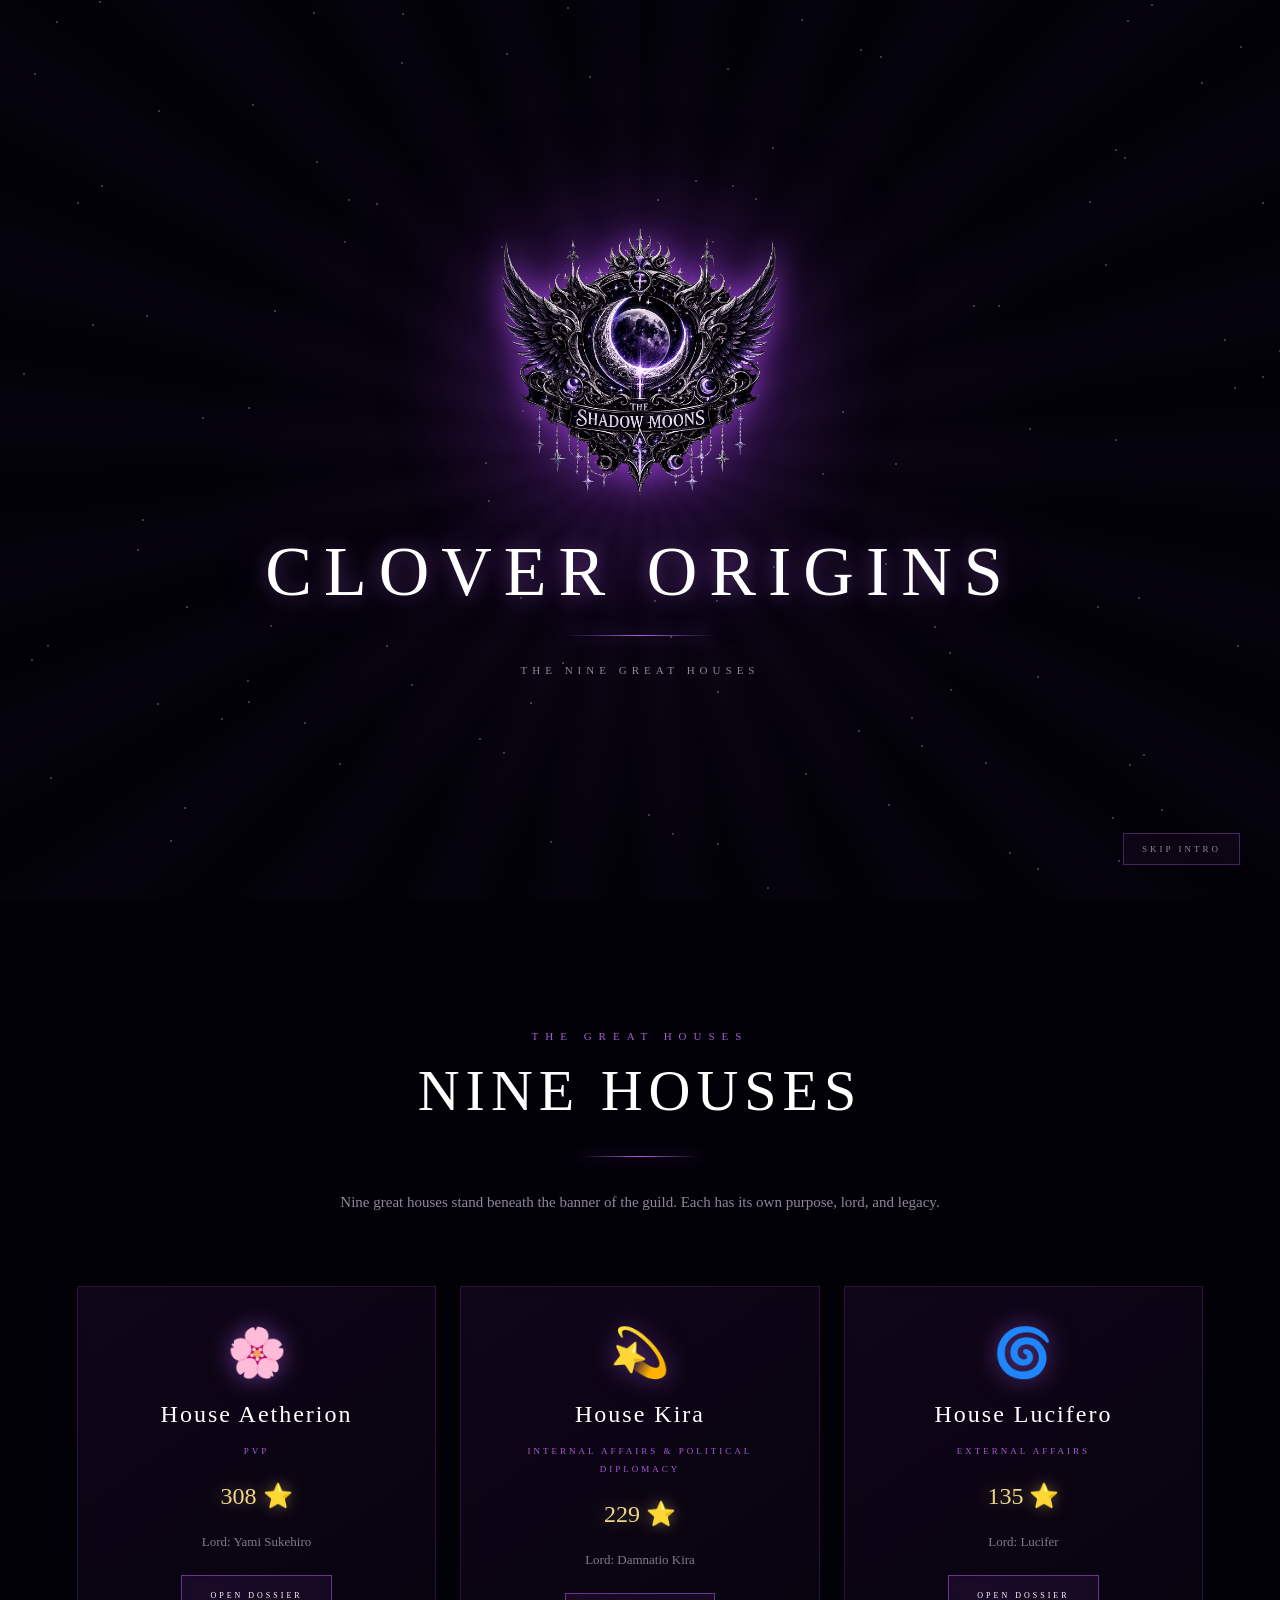
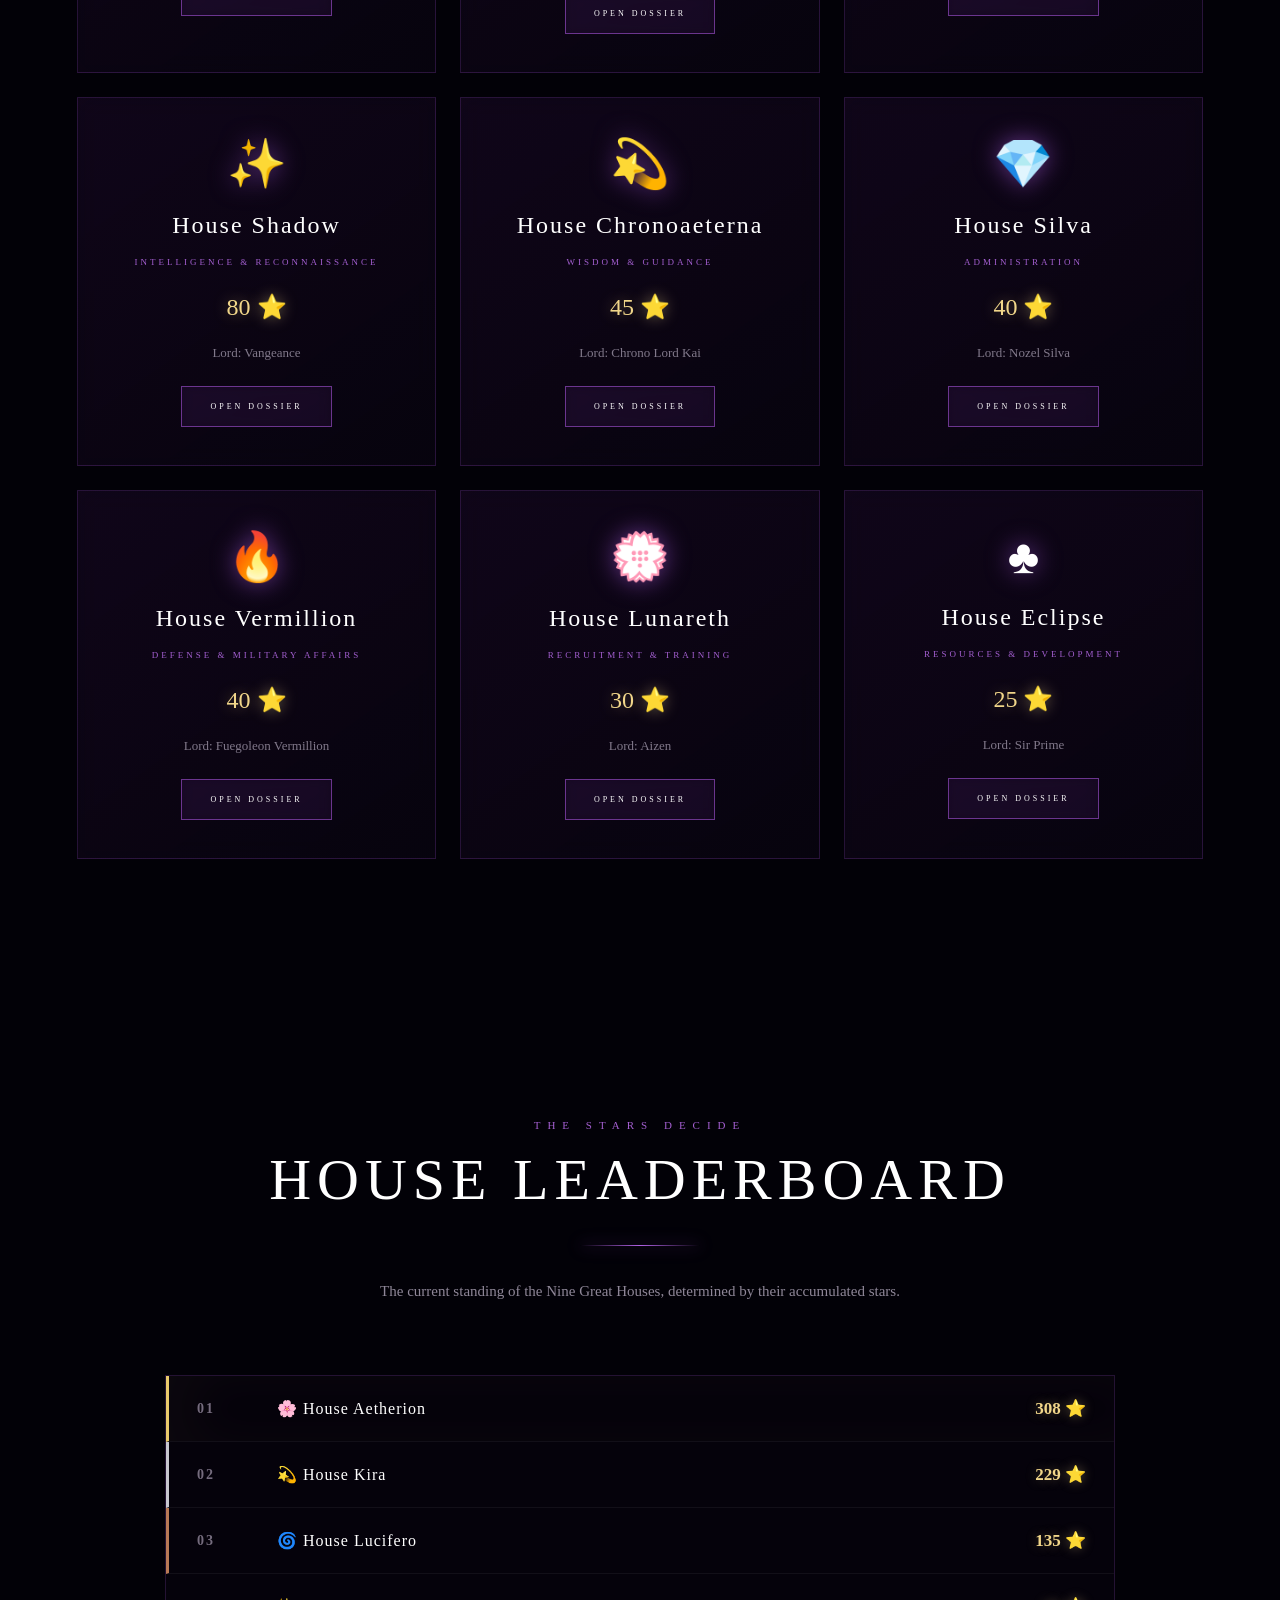
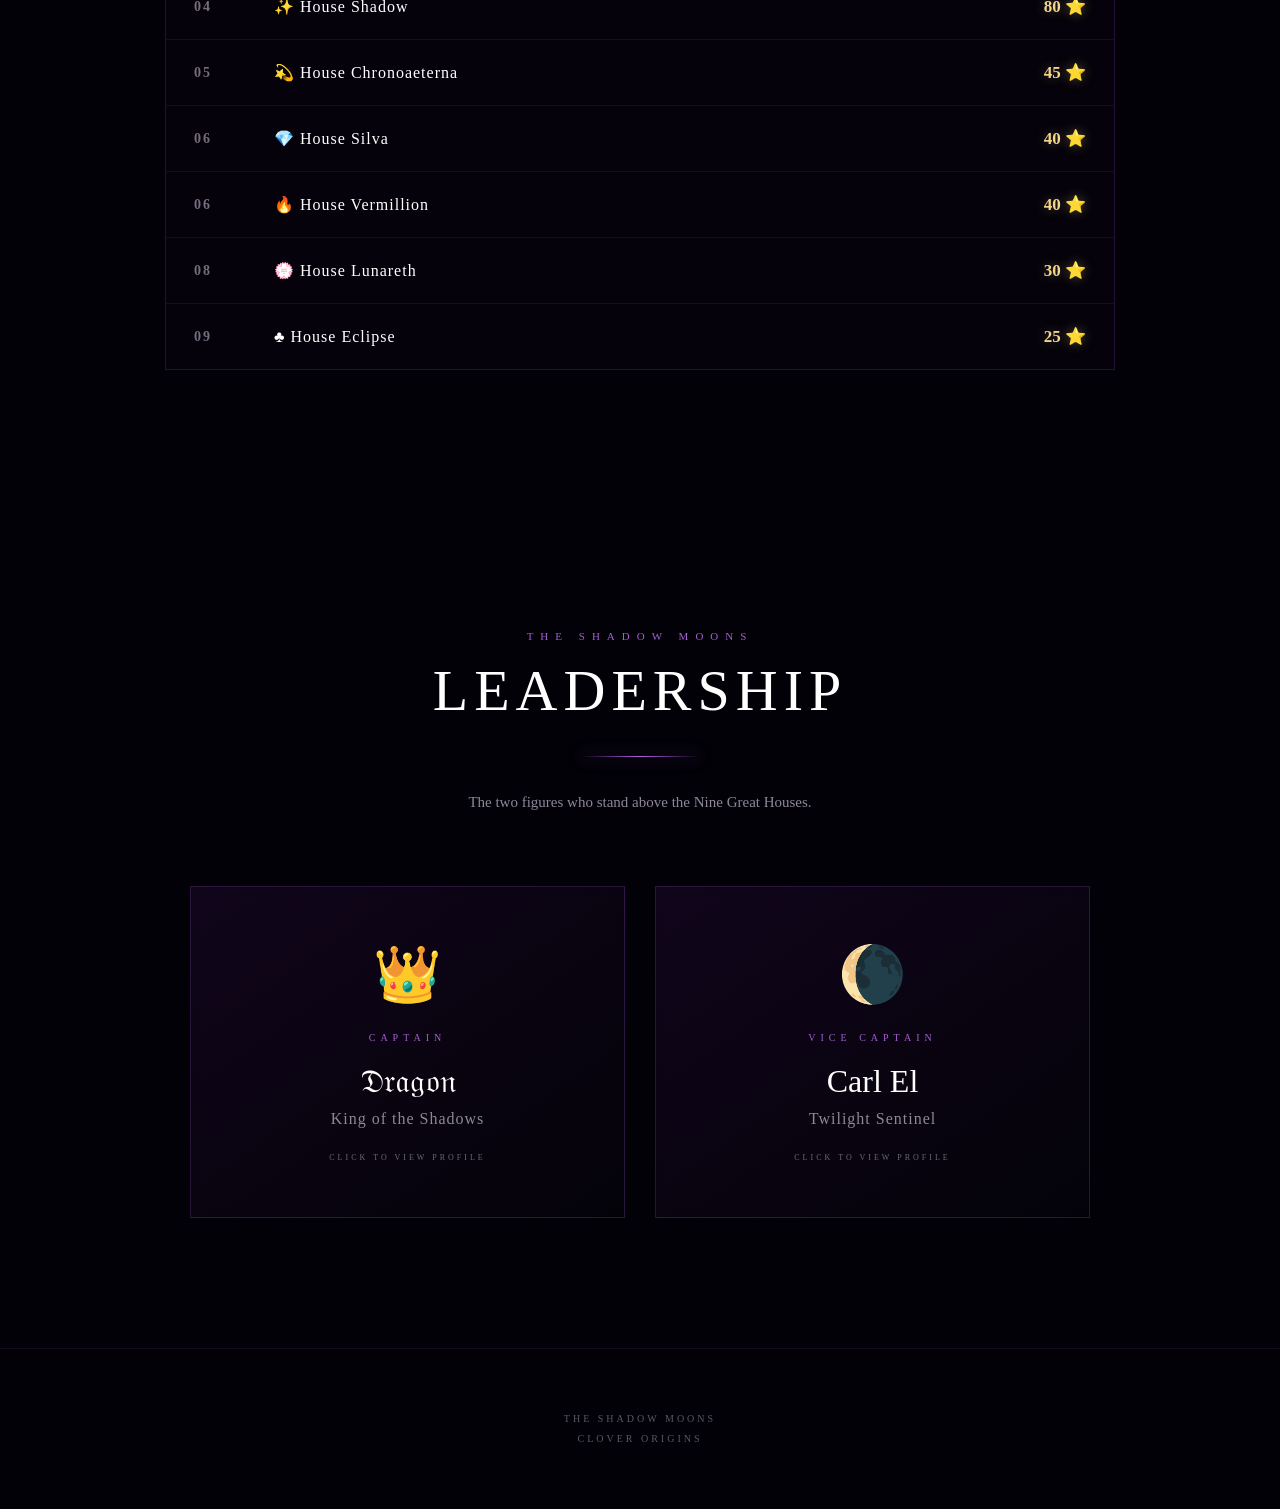
==== commit dac2e349: "Update index.html" ====
--- a/index.html
+++ b/index.html
@@ -3,229 +3,265 @@
 <head>
 <meta charset="UTF-8">
 <meta name="viewport" content="width=device-width, initial-scale=1.0">
+<meta name="theme-color" content="#020107">
 <title>The Shadow Moons | Clover Origins</title>
 
 <style>
-* {
-    margin: 0;
-    padding: 0;
-    box-sizing: border-box;
-}
-
-html {
-    scroll-behavior: smooth;
-}
-
-body {
-    background: #020107;
-    color: #fff;
-    font-family: Georgia, "Times New Roman", serif;
-    overflow-x: hidden;
-}
-
-body.intro-active {
-    overflow: hidden;
+*{
+    margin:0;
+    padding:0;
+    box-sizing:border-box;
+}
+
+html{
+    scroll-behavior:smooth;
+}
+
+body{
+    background:#020107;
+    color:#fff;
+    font-family:Georgia,"Times New Roman",serif;
+    overflow-x:hidden;
+}
+
+body.intro-active{
+    overflow:hidden;
 }
 
 button,
-a {
-    font-family: inherit;
+a{
+    font-family:inherit;
 }
 
 /* =========================================================
-   INTRO / CREDITS
+   GLOBAL EFFECTS
 ========================================================= */
 
-#intro {
-    position: fixed;
-    inset: 0;
-    z-index: 9999;
+::selection{
+    background:rgba(177,91,232,.35);
+    color:#fff;
+}
+
+::-webkit-scrollbar{
+    width:7px;
+}
+
+::-webkit-scrollbar-track{
+    background:#020107;
+}
+
+::-webkit-scrollbar-thumb{
+    background:linear-gradient(#6d3294,#b061e4);
+    border-radius:10px;
+}
+
+/* =========================================================
+   INTRO
+========================================================= */
+
+#intro{
+    position:fixed;
+    inset:0;
+    z-index:99999;
+    display:flex;
+    align-items:center;
+    justify-content:center;
+    overflow:hidden;
+
     background:
-        radial-gradient(circle at center,
-            rgba(91, 34, 130, 0.22),
-            transparent 35%),
+        radial-gradient(circle at 50% 45%,
+            rgba(104,38,150,.24),
+            transparent 30%),
+        radial-gradient(circle at 50% 50%,
+            rgba(55,20,80,.18),
+            transparent 55%),
         #020107;
 
-    display: flex;
-    align-items: center;
-    justify-content: center;
-
-    overflow: hidden;
-
     transition:
-        opacity 1.5s ease,
-        visibility 1.5s ease;
-}
-
-#intro.hidden {
-    opacity: 0;
-    visibility: hidden;
-    pointer-events: none;
-}
-
-.intro-stars {
-    position: absolute;
-    inset: 0;
-    pointer-events: none;
-}
-
-.intro-star {
-    position: absolute;
-    width: 2px;
-    height: 2px;
-    border-radius: 50%;
-    background: white;
-    opacity: 0.3;
-    animation: introStar 4s ease-in-out infinite;
-}
-
-@keyframes introStar {
-    0%,100% {
-        opacity: 0.15;
-        transform: scale(0.5);
-    }
-
-    50% {
-        opacity: 1;
-        transform: scale(1.7);
-    }
-}
-
-.intro-content {
-    position: relative;
-    z-index: 5;
-    text-align: center;
-    width: min(900px, 90%);
-}
-
-.credit {
-    position: absolute;
-    left: 50%;
-    transform: translateX(-50%);
-    width: 90%;
-
-    opacity: 0;
-
-    color: #aaa2b1;
-    font-size: 12px;
-    letter-spacing: 6px;
-    text-transform: uppercase;
-
-    animation: creditRoll 14s ease forwards;
-}
-
-.credit-one {
-    animation-delay: 0.5s;
-}
-
-.credit-two {
-    animation-delay: 3s;
-}
-
-.credit-three {
-    animation-delay: 5.5s;
-}
-
-.credit-four {
-    animation-delay: 8s;
-}
-
-@keyframes creditRoll {
-    0% {
-        opacity: 0;
-        transform: translate(-50%, 25px);
-    }
-
-    10% {
-        opacity: 1;
-        transform: translate(-50%, 0);
-    }
-
-    22% {
-        opacity: 1;
-        transform: translate(-50%, -10px);
-    }
-
-    30%,
-    100% {
-        opacity: 0;
-        transform: translate(-50%, -30px);
-    }
-}
-
-.intro-logo {
-    width: 280px;
-    max-width: 65vw;
-
-    opacity: 0;
+        opacity 1.6s ease,
+        visibility 1.6s ease;
+}
+
+#intro.hidden{
+    opacity:0;
+    visibility:hidden;
+    pointer-events:none;
+}
+
+#intro::before{
+    content:"";
+    position:absolute;
+    inset:-20%;
+    background:
+        repeating-conic-gradient(
+            from 0deg,
+            transparent 0deg,
+            rgba(176,97,228,.025) 7deg,
+            transparent 14deg
+        );
+    animation:introRotation 35s linear infinite;
+}
+
+@keyframes introRotation{
+    to{
+        transform:rotate(360deg);
+    }
+}
+
+.intro-stars{
+    position:absolute;
+    inset:0;
+    pointer-events:none;
+}
+
+.intro-star{
+    position:absolute;
+    width:2px;
+    height:2px;
+    border-radius:50%;
+    background:#fff;
+    opacity:.3;
+    animation:introStar 4s ease-in-out infinite;
+}
+
+@keyframes introStar{
+    0%,100%{
+        opacity:.1;
+        transform:scale(.5);
+    }
+    50%{
+        opacity:1;
+        transform:scale(1.8);
+    }
+}
+
+.intro-content{
+    position:relative;
+    z-index:5;
+    width:min(900px,90%);
+    text-align:center;
+}
+
+.credit{
+    position:absolute;
+    left:50%;
+    width:90%;
+
+    color:#aaa2b1;
+    font-size:12px;
+    letter-spacing:6px;
+    text-transform:uppercase;
+
+    opacity:0;
+
+    animation:creditRoll 14s ease forwards;
+}
+
+.credit-one{
+    animation-delay:.5s;
+}
+
+.credit-two{
+    animation-delay:3s;
+}
+
+.credit-three{
+    animation-delay:5.5s;
+}
+
+.credit-four{
+    animation-delay:8s;
+}
+
+@keyframes creditRoll{
+    0%{
+        opacity:0;
+        transform:translate(-50%,25px);
+    }
+
+    10%{
+        opacity:1;
+        transform:translate(-50%,0);
+    }
+
+    22%{
+        opacity:1;
+        transform:translate(-50%,-10px);
+    }
+
+    30%,100%{
+        opacity:0;
+        transform:translate(-50%,-30px);
+    }
+}
+
+.intro-logo{
+    width:280px;
+    max-width:65vw;
+
+    opacity:0;
 
     filter:
-        drop-shadow(0 0 15px rgba(165,70,230,0.8))
-        drop-shadow(0 0 60px rgba(120,40,180,0.5));
-
-    animation: introLogo 4s ease forwards;
-    animation-delay: 9.5s;
-}
-
-@keyframes introLogo {
-    0% {
-        opacity: 0;
-        transform: scale(0.65);
-        filter:
-            brightness(0)
-            drop-shadow(0 0 0 transparent);
-    }
-
-    45% {
-        opacity: 1;
-        transform: scale(1.08);
-    }
-
-    70% {
-        transform: scale(1);
-    }
-
-    100% {
-        opacity: 1;
-        transform: scale(1);
-    }
-}
-
-.intro-title {
-    margin-top: 28px;
-
-    opacity: 0;
-
-    font-size: clamp(30px, 6vw, 70px);
-    letter-spacing: 12px;
-    font-weight: 400;
-
-    text-transform: uppercase;
+        drop-shadow(0 0 15px rgba(165,70,230,.8))
+        drop-shadow(0 0 60px rgba(120,40,180,.5));
+
+    animation:introLogo 4s ease forwards;
+    animation-delay:9.5s;
+}
+
+@keyframes introLogo{
+    0%{
+        opacity:0;
+        transform:scale(.65);
+        filter:brightness(0);
+    }
+
+    45%{
+        opacity:1;
+        transform:scale(1.08);
+    }
+
+    70%,100%{
+        opacity:1;
+        transform:scale(1);
+    }
+}
+
+.intro-title{
+    margin-top:28px;
+
+    opacity:0;
+
+    font-size:clamp(30px,6vw,70px);
+    letter-spacing:12px;
+    font-weight:400;
+
+    text-transform:uppercase;
 
     text-shadow:
-        0 0 20px rgba(190,110,245,0.45),
-        0 0 60px rgba(130,50,190,0.25);
-
-    animation: introTitle 3s ease forwards;
-    animation-delay: 11s;
-}
-
-@keyframes introTitle {
-    from {
-        opacity: 0;
-        letter-spacing: 25px;
-    }
-
-    to {
-        opacity: 1;
-        letter-spacing: 12px;
-    }
-}
-
-.intro-line {
-    width: 150px;
-    height: 1px;
-    margin: 28px auto;
+        0 0 20px rgba(190,110,245,.45),
+        0 0 60px rgba(130,50,190,.25);
+
+    animation:introTitle 3s ease forwards;
+    animation-delay:11s;
+}
+
+@keyframes introTitle{
+    from{
+        opacity:0;
+        letter-spacing:25px;
+    }
+
+    to{
+        opacity:1;
+        letter-spacing:12px;
+    }
+}
+
+.intro-line{
+    width:150px;
+    height:1px;
+    margin:28px auto;
 
     background:
         linear-gradient(
@@ -235,264 +271,262 @@
             transparent
         );
 
-    box-shadow: 0 0 18px rgba(176,97,228,0.8);
-
-    opacity: 0;
-
-    animation: introLine 2s ease forwards;
-    animation-delay: 11.8s;
-}
-
-@keyframes introLine {
-    to {
-        opacity: 1;
-    }
-}
-
-.intro-subtitle {
-    color: #8f8798;
-    font-size: 11px;
-    letter-spacing: 5px;
-
-    opacity: 0;
-
-    animation: fadeIn 2s ease forwards;
-    animation-delay: 12.3s;
-}
-
-@keyframes fadeIn {
-    to {
-        opacity: 1;
-    }
-}
-
-.skip-intro {
-    position: absolute;
-    bottom: 35px;
-    right: 40px;
-
-    padding: 10px 18px;
-
-    border: 1px solid rgba(180,90,240,0.35);
-    background: rgba(80,30,110,0.12);
-
-    color: #8d8495;
-
-    font-size: 9px;
-    letter-spacing: 3px;
-    text-transform: uppercase;
-
-    cursor: pointer;
-
-    transition: 0.3s;
-}
-
-.skip-intro:hover {
-    color: #fff;
-    border-color: #c478ff;
-    box-shadow: 0 0 20px rgba(168,76,226,0.25);
+    box-shadow:0 0 18px rgba(176,97,228,.8);
+
+    opacity:0;
+
+    animation:introLine 2s ease forwards;
+    animation-delay:11.8s;
+}
+
+@keyframes introLine{
+    to{
+        opacity:1;
+    }
+}
+
+.intro-subtitle{
+    color:#8f8798;
+    font-size:11px;
+    letter-spacing:5px;
+
+    opacity:0;
+
+    animation:fadeIn 2s ease forwards;
+    animation-delay:12.3s;
+}
+
+@keyframes fadeIn{
+    to{
+        opacity:1;
+    }
+}
+
+.skip-intro{
+    position:absolute;
+    right:40px;
+    bottom:35px;
+
+    padding:10px 18px;
+
+    border:1px solid rgba(180,90,240,.35);
+
+    background:rgba(80,30,110,.12);
+
+    color:#8d8495;
+
+    font-size:9px;
+    letter-spacing:3px;
+    text-transform:uppercase;
+
+    cursor:pointer;
+
+    transition:.3s;
+}
+
+.skip-intro:hover{
+    color:#fff;
+    border-color:#c478ff;
+    box-shadow:0 0 20px rgba(168,76,226,.25);
 }
 
 /* =========================================================
    COSMIC BACKGROUND
 ========================================================= */
 
-.space {
-    position: fixed;
-    inset: 0;
-    z-index: -10;
-    overflow: hidden;
+.space{
+    position:fixed;
+    inset:0;
+    z-index:-10;
+    overflow:hidden;
 
     background:
         radial-gradient(
             circle at 50% 40%,
-            rgba(100,38,155,0.16),
+            rgba(100,38,155,.16),
             transparent 28%
         ),
         radial-gradient(
             circle at 20% 80%,
-            rgba(71,28,110,0.10),
+            rgba(71,28,110,.10),
             transparent 30%
         ),
         #020107;
 }
 
-.moon {
-    position: absolute;
-
-    width: 620px;
-    height: 620px;
-
-    left: 50%;
-    top: 43%;
-
-    transform: translate(-50%, -50%);
-
-    border-radius: 50%;
+.moon{
+    position:absolute;
+
+    width:620px;
+    height:620px;
+
+    left:50%;
+    top:43%;
+
+    transform:translate(-50%,-50%);
+
+    border-radius:50%;
 
     background:
         radial-gradient(
             circle at 35% 30%,
-            rgba(255,255,255,0.95),
-            rgba(210,203,218,0.9) 28%,
-            rgba(124,113,134,0.7) 58%,
-            rgba(31,25,39,0.95) 100%
+            rgba(255,255,255,.95),
+            rgba(210,203,218,.9) 28%,
+            rgba(124,113,134,.7) 58%,
+            rgba(31,25,39,.95) 100%
         );
 
     box-shadow:
-        0 0 30px rgba(220,210,230,0.25),
-        0 0 100px rgba(133,70,182,0.22),
-        0 0 180px rgba(102,39,150,0.15);
-
-    opacity: 0.18;
+        0 0 30px rgba(220,210,230,.25),
+        0 0 100px rgba(133,70,182,.22),
+        0 0 180px rgba(102,39,150,.15);
+
+    opacity:.18;
 
     animation:
         moonFloat 12s ease-in-out infinite,
         moonPulse 7s ease-in-out infinite;
 }
 
-@keyframes moonFloat {
-    0%,100% {
-        transform: translate(-50%,-50%) scale(1);
-    }
-
-    50% {
-        transform: translate(-50%,-52%) scale(1.04);
-    }
-}
-
-@keyframes moonPulse {
-    0%,100% {
-        opacity: 0.13;
-    }
-
-    50% {
-        opacity: 0.22;
-    }
-}
-
-.moon-glow {
-    position: absolute;
-
-    width: 900px;
-    height: 900px;
-
-    left: 50%;
-    top: 43%;
-
-    transform: translate(-50%,-50%);
-
-    border-radius: 50%;
+@keyframes moonFloat{
+    0%,100%{
+        transform:translate(-50%,-50%) scale(1);
+    }
+
+    50%{
+        transform:translate(-50%,-52%) scale(1.04);
+    }
+}
+
+@keyframes moonPulse{
+    0%,100%{
+        opacity:.13;
+    }
+
+    50%{
+        opacity:.22;
+    }
+}
+
+.moon-glow{
+    position:absolute;
+
+    width:900px;
+    height:900px;
+
+    left:50%;
+    top:43%;
+
+    transform:translate(-50%,-50%);
+
+    border-radius:50%;
 
     background:
         radial-gradient(
             circle,
-            rgba(147,71,201,0.12),
+            rgba(147,71,201,.12),
             transparent 65%
         );
 
-    animation: glowPulse 8s ease-in-out infinite;
-    pointer-events: none;
-}
-
-@keyframes glowPulse {
-    0%,100% {
-        transform: translate(-50%,-50%) scale(0.9);
-    }
-
-    50% {
-        transform: translate(-50%,-50%) scale(1.1);
+    animation:glowPulse 8s ease-in-out infinite;
+
+    pointer-events:none;
+}
+
+@keyframes glowPulse{
+    0%,100%{
+        transform:translate(-50%,-50%) scale(.9);
+    }
+
+    50%{
+        transform:translate(-50%,-50%) scale(1.1);
     }
 }
 
 /* =========================================================
-   STARS
+   STARS / PARTICLES
 ========================================================= */
 
 .stars,
-.particles {
-    position: absolute;
-    inset: 0;
-}
-
-.star {
-    position: absolute;
-
-    width: 2px;
-    height: 2px;
-
-    border-radius: 50%;
-    background: #fff;
-
-    opacity: 0.4;
+.particles{
+    position:absolute;
+    inset:0;
+}
+
+.star{
+    position:absolute;
+
+    width:2px;
+    height:2px;
+
+    border-radius:50%;
+    background:#fff;
+
+    opacity:.4;
 
     animation:
         starFloat linear infinite,
         starTwinkle ease-in-out infinite;
 }
 
-@keyframes starFloat {
-    from {
-        transform: translateY(0) translateX(0);
-    }
-
-    to {
-        transform: translateY(-120px) translateX(30px);
-    }
-}
-
-@keyframes starTwinkle {
-    0%,100% {
-        opacity: 0.15;
-        transform: scale(0.7);
-    }
-
-    50% {
-        opacity: 1;
-        transform: scale(1.5);
-    }
-}
-
-.particle {
-    position: absolute;
-
-    width: 3px;
-    height: 3px;
-
-    border-radius: 50%;
-
-    background: #a95ee4;
+@keyframes starFloat{
+    from{
+        transform:translateY(0) translateX(0);
+    }
+
+    to{
+        transform:translateY(-120px) translateX(30px);
+    }
+}
+
+@keyframes starTwinkle{
+    0%,100%{
+        opacity:.15;
+        transform:scale(.7);
+    }
+
+    50%{
+        opacity:1;
+        transform:scale(1.5);
+    }
+}
+
+.particle{
+    position:absolute;
+
+    width:3px;
+    height:3px;
+
+    border-radius:50%;
+
+    background:#a95ee4;
 
     box-shadow:
         0 0 8px #a95ee4,
-        0 0 18px rgba(169,94,228,0.5);
-
-    opacity: 0.5;
-
-    animation: particleMove linear infinite;
-}
-
-@keyframes particleMove {
-    0% {
-        transform:
-            translateY(110vh)
-            translateX(0);
-        opacity: 0;
-    }
-
-    10% {
-        opacity: 0.6;
-    }
-
-    90% {
-        opacity: 0.4;
-    }
-
-    100% {
-        transform:
-            translateY(-20vh)
-            translateX(80px);
-        opacity: 0;
+        0 0 18px rgba(169,94,228,.5);
+
+    opacity:.5;
+
+    animation:particleMove linear infinite;
+}
+
+@keyframes particleMove{
+    0%{
+        transform:translateY(110vh) translateX(0);
+        opacity:0;
+    }
+
+    10%{
+        opacity:.6;
+    }
+
+    90%{
+        opacity:.4;
+    }
+
+    100%{
+        transform:translateY(-20vh) translateX(80px);
+        opacity:0;
     }
 }
 
@@ -500,181 +534,168 @@
    NAVIGATION
 ========================================================= */
 
-nav {
-    position: fixed;
-
-    top: 0;
-    left: 0;
-
-    width: 100%;
-    height: 82px;
-
-    display: flex;
-    align-items: center;
-    justify-content: space-between;
-
-    padding: 0 6%;
-
-    z-index: 100;
+nav{
+    position:fixed;
+
+    top:0;
+    left:0;
+
+    width:100%;
+    height:82px;
+
+    display:flex;
+    align-items:center;
+    justify-content:space-between;
+
+    padding:0 6%;
+
+    z-index:100;
 
     background:
         linear-gradient(
             to bottom,
-            rgba(2,1,7,0.90),
+            rgba(2,1,7,.90),
             rgba(2,1,7,0)
         );
 
-    backdrop-filter: blur(8px);
-}
-
-.nav-logo {
-    display: flex;
-    align-items: center;
-    gap: 12px;
-
-    font-size: 14px;
-    letter-spacing: 4px;
-    font-weight: bold;
-}
-
-.nav-logo img {
-    width: 44px;
-    height: 44px;
-
-    object-fit: contain;
+    backdrop-filter:blur(8px);
+}
+
+.nav-logo{
+    display:flex;
+    align-items:center;
+    gap:12px;
+
+    font-size:14px;
+    letter-spacing:4px;
+    font-weight:bold;
+}
+
+.nav-logo img{
+    width:44px;
+    height:44px;
+
+    object-fit:contain;
 
     filter:
         drop-shadow(
             0 0 8px
-            rgba(153,68,214,0.8)
+            rgba(153,68,214,.8)
         );
 }
 
-.nav-links {
-    display: flex;
-    gap: 26px;
-}
-
-.nav-links a {
-    color: #aaa3b0;
-    text-decoration: none;
-
-    font-size: 10px;
-    letter-spacing: 2px;
-    text-transform: uppercase;
-
-    transition: 0.35s ease;
-}
-
-.nav-links a:hover {
-    color: #c478ff;
+.nav-links{
+    display:flex;
+    gap:26px;
+}
+
+.nav-links a{
+    color:#aaa3b0;
+
+    text-decoration:none;
+
+    font-size:10px;
+    letter-spacing:2px;
+    text-transform:uppercase;
+
+    transition:.35s ease;
+}
+
+.nav-links a:hover{
+    color:#c478ff;
 
     text-shadow:
         0 0 15px
-        rgba(196,120,255,0.8);
-}
-
-.discord-nav {
-    color: #c478ff !important;
-
-    text-shadow:
-        0 0 12px
-        rgba(196,120,255,0.35);
+        rgba(196,120,255,.8);
+}
+
+.discord-nav{
+    color:#c478ff !important;
 }
 
 /* =========================================================
    HERO
 ========================================================= */
 
-.hero {
-    min-height: 100vh;
-
-    display: flex;
-    align-items: center;
-    justify-content: center;
-
-    text-align: center;
-
-    position: relative;
-
-    padding: 120px 20px 80px;
-}
-
-.hero-content {
-    position: relative;
-    z-index: 5;
-
-    max-width: 1000px;
-}
-
-.hero-logo {
-    width: 280px;
-    max-width: 65vw;
-
-    margin-bottom: 30px;
+.hero{
+    min-height:100vh;
+
+    display:flex;
+    align-items:center;
+    justify-content:center;
+
+    text-align:center;
+
+    position:relative;
+
+    padding:120px 20px 80px;
+}
+
+.hero-content{
+    position:relative;
+    z-index:5;
+    max-width:1000px;
+}
+
+.hero-logo{
+    width:280px;
+    max-width:65vw;
+
+    margin-bottom:30px;
 
     filter:
         drop-shadow(
             0 0 10px
-            rgba(149,64,210,0.7)
+            rgba(149,64,210,.7)
         )
         drop-shadow(
             0 0 35px
-            rgba(120,40,180,0.35)
+            rgba(120,40,180,.35)
         );
 
-    animation:
-        logoFloat
-        6s
-        ease-in-out
-        infinite;
-}
-
-@keyframes logoFloat {
-    0%,100% {
-        transform: translateY(0);
-    }
-
-    50% {
-        transform: translateY(-12px);
-    }
-}
-
-.eyebrow {
-    color: #a45fd1;
-
-    font-size: 11px;
-    letter-spacing: 7px;
-    text-transform: uppercase;
-}
-
-h1 {
-    margin-top: 18px;
-
-    font-size:
-        clamp(
-            42px,
-            8vw,
-            94px
-        );
-
-    letter-spacing: 9px;
-    line-height: 1;
-
-    font-weight: 400;
-
-    text-transform: uppercase;
+    animation:logoFloat 6s ease-in-out infinite;
+}
+
+@keyframes logoFloat{
+    0%,100%{
+        transform:translateY(0);
+    }
+
+    50%{
+        transform:translateY(-12px);
+    }
+}
+
+.eyebrow{
+    color:#a45fd1;
+
+    font-size:11px;
+    letter-spacing:7px;
+    text-transform:uppercase;
+}
+
+h1{
+    margin-top:18px;
+
+    font-size:clamp(42px,8vw,94px);
+
+    letter-spacing:9px;
+    line-height:1;
+
+    font-weight:400;
+
+    text-transform:uppercase;
 
     text-shadow:
-        0 0 15px rgba(190,112,245,0.25),
-        0 0 50px rgba(130,50,190,0.2);
-}
-
-.divider {
-    width: 120px;
-    height: 1px;
-
-    margin: 32px auto;
+        0 0 15px rgba(190,112,245,.25),
+        0 0 50px rgba(130,50,190,.2);
+}
+
+.divider{
+    width:120px;
+    height:1px;
+
+    margin:32px auto;
 
     background:
         linear-gradient(
@@ -686,934 +707,917 @@
 
     box-shadow:
         0 0 15px
-        rgba(176,97,228,0.7);
-}
-
-.tagline {
-    color: #aaa2b1;
-
-    max-width: 600px;
-
-    margin: 0 auto 40px;
-
-    font-size: 17px;
-    line-height: 1.8;
-    letter-spacing: 1px;
+        rgba(176,97,228,.7);
+}
+
+.tagline{
+    color:#aaa2b1;
+
+    max-width:600px;
+
+    margin:0 auto 40px;
+
+    font-size:17px;
+    line-height:1.8;
+    letter-spacing:1px;
 }
 
 /* =========================================================
    BUTTONS
 ========================================================= */
 
-.hero-buttons {
-    display: flex;
-    justify-content: center;
-
-    gap: 15px;
-
-    flex-wrap: wrap;
-}
-
-.btn {
-    position: relative;
-
-    overflow: hidden;
-
-    display: inline-block;
-
-    padding: 15px 28px;
-
-    border:
-        1px
-        solid
-        rgba(177,91,232,0.55);
+.hero-buttons{
+    display:flex;
+    justify-content:center;
+    gap:15px;
+    flex-wrap:wrap;
+}
+
+.btn{
+    position:relative;
+    overflow:hidden;
+
+    display:inline-block;
+
+    padding:15px 28px;
+
+    border:1px solid rgba(177,91,232,.55);
+
+    background:rgba(100,38,140,.13);
+
+    color:#fff;
+
+    text-decoration:none;
+
+    font-size:10px;
+    letter-spacing:3px;
+    text-transform:uppercase;
+
+    transition:.4s ease;
+
+    backdrop-filter:blur(5px);
+
+    cursor:pointer;
+}
+
+.btn::after{
+    content:"";
+
+    position:absolute;
+    top:0;
+    left:-120%;
+
+    width:70%;
+    height:100%;
 
     background:
-        rgba(100,38,140,0.13);
-
-    color: #fff;
-
-    text-decoration: none;
-
-    font-size: 10px;
-
-    letter-spacing: 3px;
-
-    text-transform: uppercase;
-
-    transition: 0.4s ease;
-
-    backdrop-filter: blur(5px);
-
-    cursor: pointer;
-}
-
-.btn:hover {
-    transform: translateY(-4px);
-
-    border-color: #c47aff;
+        linear-gradient(
+            90deg,
+            transparent,
+            rgba(255,255,255,.12),
+            transparent
+        );
+
+    transform:skewX(-20deg);
+
+    transition:.7s;
+}
+
+.btn:hover::after{
+    left:150%;
+}
+
+.btn:hover{
+    transform:translateY(-4px);
+
+    border-color:#c47aff;
 
     box-shadow:
         0 0 20px
-        rgba(168,76,226,0.35);
-}
-
-.btn-primary {
-    background:
-        rgba(117,45,167,0.28);
-}
-
-.discord-btn {
-    border-color:
-        rgba(196,120,255,0.75);
-
-    background:
-        rgba(117,45,167,0.38);
+        rgba(168,76,226,.35);
+}
+
+.btn-primary{
+    background:rgba(117,45,167,.28);
+}
+
+.discord-btn{
+    border-color:rgba(196,120,255,.75);
+
+    background:rgba(117,45,167,.38);
 
     box-shadow:
         0 0 20px
-        rgba(168,76,226,0.12);
+        rgba(168,76,226,.12);
 }
 
 /* =========================================================
    SECTIONS
 ========================================================= */
 
-section:not(.hero) {
-    position: relative;
-
-    padding: 130px 6%;
-
-    max-width: 1500px;
-
-    margin: auto;
-}
-
-.section-heading {
-    text-align: center;
-
-    margin-bottom: 70px;
-}
-
-.section-heading h2 {
-    margin-top: 15px;
-
-    font-size:
-        clamp(
-            32px,
-            5vw,
-            58px
-        );
-
-    letter-spacing: 6px;
-
-    font-weight: 400;
-
-    text-transform: uppercase;
-}
-
-.section-heading p {
-    max-width: 650px;
-
-    margin: auto;
-
-    color: #8f8798;
-
-    line-height: 1.8;
-
-    font-size: 15px;
+section:not(.hero){
+    position:relative;
+
+    padding:130px 6%;
+
+    max-width:1500px;
+
+    margin:auto;
+}
+
+.section-heading{
+    text-align:center;
+    margin-bottom:70px;
+}
+
+.section-heading h2{
+    margin-top:15px;
+
+    font-size:clamp(32px,5vw,58px);
+
+    letter-spacing:6px;
+
+    font-weight:400;
+
+    text-transform:uppercase;
+}
+
+.section-heading p{
+    max-width:650px;
+
+    margin:auto;
+
+    color:#8f8798;
+
+    line-height:1.8;
+
+    font-size:15px;
 }
 
 /* =========================================================
    HOUSES
 ========================================================= */
 
-.houses-grid {
-    display: grid;
+.houses-grid{
+    display:grid;
 
     grid-template-columns:
         repeat(
             auto-fit,
-            minmax(
-                280px,
-                1fr
-            )
+            minmax(280px,1fr)
         );
 
-    gap: 24px;
-}
-
-.house-card {
-    position: relative;
-
-    min-height: 350px;
-
-    padding: 38px 28px;
-
-    text-align: center;
-
-    border:
-        1px
-        solid
-        rgba(161,83,214,0.20);
+    gap:24px;
+}
+
+.house-card{
+    position:relative;
+
+    min-height:350px;
+
+    padding:38px 28px;
+
+    text-align:center;
+
+    border:1px solid rgba(161,83,214,.20);
 
     background:
         linear-gradient(
             145deg,
-            rgba(80,30,110,0.18),
-            rgba(10,5,18,0.65)
+            rgba(80,30,110,.18),
+            rgba(10,5,18,.65)
         );
 
-    backdrop-filter: blur(12px);
-
-    overflow: hidden;
+    backdrop-filter:blur(12px);
+
+    overflow:hidden;
 
     transition:
-        transform 0.5s ease,
-        border-color 0.5s ease,
-        box-shadow 0.5s ease;
-}
-
-.house-card::before {
-    content: "";
-
-    position: absolute;
-
-    inset: -2px;
+        transform .5s ease,
+        border-color .5s ease,
+        box-shadow .5s ease;
+}
+
+.house-card::before{
+    content:"";
+
+    position:absolute;
+
+    inset:-2px;
 
     background:
         linear-gradient(
             120deg,
             transparent,
-            rgba(183,93,239,0.15),
+            rgba(183,93,239,.15),
             transparent
         );
 
-    transform: translateX(-100%);
-
-    transition: 0.8s ease;
-}
-
-.house-card:hover::before {
-    transform: translateX(100%);
-}
-
-.house-card:hover {
-    transform:
-        translateY(-12px)
-        scale(1.02);
-
-    border-color:
-        rgba(194,110,255,0.65);
+    transform:translateX(-100%);
+
+    transition:.8s ease;
+}
+
+.house-card:hover::before{
+    transform:translateX(100%);
+}
+
+.house-card:hover{
+    transform:translateY(-12px) scale(1.02);
+
+    border-color:rgba(194,110,255,.65);
 
     box-shadow:
-        0 20px 60px
-        rgba(90,30,130,0.25),
-        0 0 30px
-        rgba(160,70,220,0.12);
-}
-
-.house-symbol {
-    font-size: 48px;
-
-    margin-bottom: 20px;
+        0 20px 60px rgba(90,30,130,.25),
+        0 0 30px rgba(160,70,220,.12);
+}
+
+.house-symbol{
+    font-size:48px;
+
+    margin-bottom:20px;
 
     filter:
         drop-shadow(
             0 0 12px
-            rgba(190,100,255,0.5)
+            rgba(190,100,255,.5)
         );
 }
 
-.house-card h3 {
-    font-size: 24px;
-
-    font-weight: 400;
-
-    letter-spacing: 2px;
-
-    margin-bottom: 12px;
-}
-
-.house-card > span {
-    color: #a45fd1;
-
-    font-size: 9px;
-
-    letter-spacing: 3px;
-}
-
-.house-stars {
-    margin: 24px 0;
-
-    font-size: 24px;
-
-    color: #f1d68a;
+.house-card h3{
+    font-size:24px;
+
+    font-weight:400;
+
+    letter-spacing:2px;
+
+    margin-bottom:12px;
+}
+
+.house-card > span{
+    color:#a45fd1;
+
+    font-size:9px;
+
+    letter-spacing:3px;
+}
+
+.house-stars{
+    margin:24px 0;
+
+    font-size:24px;
+
+    color:#f1d68a;
 
     text-shadow:
         0 0 15px
-        rgba(241,214,138,0.4);
-}
-
-.house-card p {
-    color: #82798b;
-
-    font-size: 13px;
-
-    margin-bottom: 25px;
-}
-
-.house-card .btn {
-    font-size: 8px;
+        rgba(241,214,138,.4);
+}
+
+.house-card p{
+    color:#82798b;
+
+    font-size:13px;
+
+    margin-bottom:25px;
+}
+
+.house-card .btn{
+    font-size:8px;
 }
 
 /* =========================================================
    LEADERBOARD
 ========================================================= */
 
-.leaderboard {
-    max-width: 950px;
-
-    margin: auto;
-
-    border:
-        1px
-        solid
-        rgba(161,83,214,0.20);
-
-    background:
-        rgba(9,4,15,0.65);
-
-    backdrop-filter: blur(14px);
-}
-
-.leader-row {
-    display: grid;
-
-    grid-template-columns:
-        80px
-        1fr
-        150px;
-
-    align-items: center;
-
-    padding: 22px 28px;
+.leaderboard{
+    max-width:950px;
+
+    margin:auto;
+
+    border:1px solid rgba(161,83,214,.20);
+
+    background:rgba(9,4,15,.65);
+
+    backdrop-filter:blur(14px);
+
+    overflow:hidden;
+}
+
+.leader-row{
+    display:grid;
+
+    grid-template-columns:80px 1fr 150px;
+
+    align-items:center;
+
+    padding:22px 28px;
 
     border-bottom:
-        1px
-        solid
-        rgba(255,255,255,0.05);
-
-    transition: 0.35s ease;
-}
-
-.leader-row:last-child {
-    border-bottom: none;
-}
-
-.leader-row:hover {
-    background:
-        rgba(147,71,201,0.08);
-
-    padding-left: 38px;
-}
-
-.leader-row strong {
-    color: #756c7e;
-
-    font-size: 14px;
-
-    letter-spacing: 2px;
-}
-
-.leader-row span {
-    font-size: 16px;
-
-    letter-spacing: 1px;
-}
-
-.leader-row b {
-    text-align: right;
-
-    color: #f1d68a;
-
-    font-size: 17px;
+        1px solid
+        rgba(255,255,255,.05);
+
+    transition:.35s ease;
+}
+
+.leader-row:last-child{
+    border-bottom:none;
+}
+
+.leader-row:hover{
+    background:rgba(147,71,201,.08);
+
+    padding-left:38px;
+}
+
+.leader-row strong{
+    color:#756c7e;
+
+    font-size:14px;
+
+    letter-spacing:2px;
+}
+
+.leader-row span{
+    font-size:16px;
+    letter-spacing:1px;
+}
+
+.leader-row b{
+    text-align:right;
+
+    color:#f1d68a;
+
+    font-size:17px;
 
     text-shadow:
         0 0 12px
-        rgba(241,214,138,0.35);
-}
-
-.leader-row.first {
-    border-left:
-        3px
-        solid
-        #e8c96a;
+        rgba(241,214,138,.35);
+}
+
+.leader-row.first{
+    border-left:3px solid #e8c96a;
 
     box-shadow:
         inset 25px 0 50px
-        rgba(232,201,106,0.035);
-}
-
-.leader-row.second {
-    border-left:
-        3px
-        solid
-        #c8c8d0;
-}
-
-.leader-row.third {
-    border-left:
-        3px
-        solid
-        #b87955;
+        rgba(232,201,106,.035);
+}
+
+.leader-row.second{
+    border-left:3px solid #c8c8d0;
+}
+
+.leader-row.third{
+    border-left:3px solid #b87955;
 }
 
 /* =========================================================
    LEADERSHIP
 ========================================================= */
 
-.leadership-grid {
-    display: grid;
+.leadership-grid{
+    display:grid;
 
     grid-template-columns:
         repeat(
             2,
-            minmax(
-                280px,
-                1fr
-            )
+            minmax(280px,1fr)
         );
 
-    gap: 30px;
-
-    max-width: 900px;
-
-    margin: auto;
-}
-
-.leader-card {
-    position: relative;
-
-    padding: 55px 30px;
-
-    text-align: center;
-
-    border:
-        1px
-        solid
-        rgba(161,83,214,0.22);
+    gap:30px;
+
+    max-width:900px;
+
+    margin:auto;
+}
+
+.leader-card{
+    position:relative;
+
+    padding:55px 30px;
+
+    text-align:center;
+
+    border:1px solid rgba(161,83,214,.22);
 
     background:
         linear-gradient(
             145deg,
-            rgba(85,30,120,0.18),
-            rgba(5,3,10,0.7)
+            rgba(85,30,120,.18),
+            rgba(5,3,10,.7)
         );
 
-    backdrop-filter: blur(12px);
-
-    transition: 0.5s ease;
-
-    cursor: pointer;
-
-    overflow: hidden;
-}
-
-.leader-card::before {
-    content: "";
-
-    position: absolute;
-
-    inset: 0;
+    backdrop-filter:blur(12px);
+
+    transition:.5s ease;
+
+    cursor:pointer;
+
+    overflow:hidden;
+}
+
+.leader-card::before{
+    content:"";
+
+    position:absolute;
+    inset:0;
 
     background:
         radial-gradient(
             circle at center,
-            rgba(180,90,240,0.12),
+            rgba(180,90,240,.12),
             transparent 60%
         );
 
-    opacity: 0;
-
-    transition: 0.5s;
-}
-
-.leader-card:hover::before {
-    opacity: 1;
-}
-
-.leader-card:hover {
-    transform: translateY(-10px);
-
-    border-color:
-        rgba(196,120,255,0.65);
+    opacity:0;
+
+    transition:.5s;
+}
+
+.leader-card:hover::before{
+    opacity:1;
+}
+
+.leader-card:hover{
+    transform:translateY(-10px);
+
+    border-color:rgba(196,120,255,.65);
 
     box-shadow:
         0 20px 60px
-        rgba(90,30,130,0.25);
-}
-
-.leader-symbol {
-    position: relative;
-    z-index: 2;
-
-    font-size: 55px;
-
-    margin-bottom: 20px;
-}
-
-.leader-card > span {
-    position: relative;
-    z-index: 2;
-
-    color: #a45fd1;
-
-    font-size: 10px;
-
-    letter-spacing: 5px;
-}
-
-.leader-card h3 {
-    position: relative;
-    z-index: 2;
-
-    margin-top: 18px;
-
-    font-size: 32px;
-
-    font-weight: 400;
-}
-
-.leader-card p {
-    position: relative;
-    z-index: 2;
-
-    margin-top: 10px;
-
-    color: #8f8798;
-
-    letter-spacing: 1px;
-}
-
-.profile-hint {
-    position: relative;
-    z-index: 2;
-
-    display: block;
-
-    margin-top: 25px;
-
-    color: #706777;
-
-    font-size: 8px;
-
-    letter-spacing: 3px;
-
-    text-transform: uppercase;
+        rgba(90,30,130,.25);
+}
+
+.leader-symbol{
+    position:relative;
+    z-index:2;
+
+    font-size:55px;
+
+    margin-bottom:20px;
+}
+
+.leader-card > span{
+    position:relative;
+    z-index:2;
+
+    color:#a45fd1;
+
+    font-size:10px;
+
+    letter-spacing:5px;
+}
+
+.leader-card h3{
+    position:relative;
+    z-index:2;
+
+    margin-top:18px;
+
+    font-size:32px;
+
+    font-weight:400;
+}
+
+.leader-card p{
+    position:relative;
+    z-index:2;
+
+    margin-top:10px;
+
+    color:#8f8798;
+
+    letter-spacing:1px;
+}
+
+.profile-hint{
+    display:block;
+
+    margin-top:25px;
+
+    color:#706777 !important;
+
+    font-size:8px !important;
+
+    letter-spacing:3px !important;
+
+    text-transform:uppercase;
 }
 
 /* =========================================================
-   HOUSE DOSSIER MODAL
+   DOSSIER MODAL
 ========================================================= */
 
-.dossier {
-    position: fixed;
-
-    inset: 0;
-
-    z-index: 500;
-
-    display: flex;
-
-    align-items: center;
-    justify-content: center;
-
-    padding: 20px;
-
-    background:
-        rgba(0,0,0,0.78);
-
-    backdrop-filter: blur(12px);
-
-    opacity: 0;
-
-    visibility: hidden;
+.dossier{
+    position:fixed;
+    inset:0;
+
+    z-index:500;
+
+    display:flex;
+    align-items:center;
+    justify-content:center;
+
+    padding:20px;
+
+    background:rgba(0,0,0,.78);
+
+    backdrop-filter:blur(12px);
+
+    opacity:0;
+    visibility:hidden;
 
     transition:
-        opacity 0.4s ease,
-        visibility 0.4s ease;
-}
-
-.dossier.active {
-    opacity: 1;
-    visibility: visible;
-}
-
-.dossier-box {
-    position: relative;
-
-    width: min(650px, 100%);
-
-    padding: 55px 45px;
-
-    text-align: center;
-
-    border:
-        1px
-        solid
-        rgba(192,103,255,0.55);
+        opacity .4s ease,
+        visibility .4s ease;
+}
+
+.dossier.active{
+    opacity:1;
+    visibility:visible;
+}
+
+.dossier-box{
+    position:relative;
+
+    width:min(650px,100%);
+
+    padding:55px 45px;
+
+    text-align:center;
+
+    border:1px solid rgba(192,103,255,.55);
 
     background:
         radial-gradient(
             circle at top,
-            rgba(102,38,145,0.35),
-            rgba(5,3,10,0.97) 65%
+            rgba(102,38,145,.35),
+            rgba(5,3,10,.97) 65%
         );
 
     box-shadow:
         0 0 80px
-        rgba(126,45,180,0.25);
-
-    transform:
-        scale(0.85)
-        translateY(30px);
+        rgba(126,45,180,.25);
+
+    transform:scale(.85) translateY(30px);
+
+    transition:transform .5s ease;
+}
+
+.dossier.active .dossier-box{
+    transform:scale(1) translateY(0);
+}
+
+.dossier-symbol{
+    font-size:65px;
+    margin-bottom:20px;
+}
+
+.dossier-box h2{
+    font-size:38px;
+    font-weight:400;
+    letter-spacing:3px;
+}
+
+.dossier-role{
+    display:block;
+
+    margin-top:12px;
+
+    color:#a45fd1;
+
+    letter-spacing:3px;
+
+    font-size:10px;
+}
+
+.dossier-box p{
+    margin:28px auto;
+
+    max-width:500px;
+
+    color:#a9a0b1;
+
+    line-height:1.9;
+
+    font-size:15px;
+}
+
+.close-dossier{
+    position:absolute;
+
+    top:18px;
+    right:22px;
+
+    border:none;
+
+    background:none;
+
+    color:#aaa;
+
+    font-size:26px;
+
+    cursor:pointer;
+
+    transition:.3s;
+}
+
+.close-dossier:hover{
+    color:#d58aff;
+
+    transform:rotate(90deg);
+}
+
+/* =========================================================
+   CAPTAIN / VICE PROFILE
+========================================================= */
+
+.profile-modal{
+    position:fixed;
+    inset:0;
+
+    z-index:700;
+
+    display:flex;
+    align-items:center;
+    justify-content:center;
+
+    padding:20px;
+
+    background:rgba(0,0,0,.88);
+
+    backdrop-filter:blur(16px);
+
+    opacity:0;
+    visibility:hidden;
 
     transition:
-        transform 0.5s ease;
-}
-
-.dossier.active .dossier-box {
-    transform:
-        scale(1)
-        translateY(0);
-}
-
-.dossier-symbol {
-    font-size: 65px;
-
-    margin-bottom: 20px;
-}
-
-.dossier-box h2 {
-    font-size: 38px;
-
-    font-weight: 400;
-
-    letter-spacing: 3px;
-}
-
-.dossier-box .dossier-role {
-    display: block;
-
-    margin-top: 12px;
-
-    color: #a45fd1;
-
-    letter-spacing: 3px;
-
-    font-size: 10px;
-}
-
-.dossier-box p {
-    margin:
-        28px
-        auto;
-
-    max-width: 500px;
-
-    color: #a9a0b1;
-
-    line-height: 1.9;
-
-    font-size: 15px;
-}
-
-.close-dossier {
-    position: absolute;
-
-    top: 18px;
-    right: 22px;
-
-    border: none;
-
-    background: none;
-
-    color: #aaa;
-
-    font-size: 26px;
-
-    cursor: pointer;
-
-    transition: 0.3s;
-}
-
-.close-dossier:hover {
-    color: #d58aff;
-
-    transform: rotate(90deg);
-}
-
-/* =========================================================
-   PROFILE MODAL
-========================================================= */
-
-.profile-modal {
-    position: fixed;
-
-    inset: 0;
-
-    z-index: 700;
-
-    display: flex;
-
-    align-items: center;
-    justify-content: center;
-
-    padding: 20px;
-
-    background:
-        rgba(0,0,0,0.88);
-
-    backdrop-filter: blur(16px);
-
-    opacity: 0;
-
-    visibility: hidden;
-
-    transition:
-        opacity 0.45s ease,
-        visibility 0.45s ease;
-}
-
-.profile-modal.active {
-    opacity: 1;
-
-    visibility: visible;
-}
-
-.profile-box {
-    position: relative;
-
-    width: min(480px, 90vw);
-
-    padding: 25px;
-
-    display: flex;
-
-    align-items: center;
-    justify-content: center;
-
-    border:
-        1px
-        solid
-        rgba(194,110,255,0.65);
+        opacity .45s ease,
+        visibility .45s ease;
+}
+
+.profile-modal.active{
+    opacity:1;
+    visibility:visible;
+}
+
+.profile-box{
+    position:relative;
+
+    width:min(480px,90vw);
+
+    padding:25px;
+
+    display:flex;
+    align-items:center;
+    justify-content:center;
+
+    border:1px solid rgba(194,110,255,.65);
 
     background:
         radial-gradient(
             circle,
-            rgba(78,25,110,0.3),
-            rgba(3,2,8,0.98) 72%
+            rgba(78,25,110,.3),
+            rgba(3,2,8,.98) 72%
         );
 
     box-shadow:
         0 0 100px
-        rgba(126,45,180,0.3);
-
-    transform:
-        scale(0.75)
-        translateY(25px);
-
-    transition:
-        transform 0.5s ease;
-}
-
-.profile-modal.active .profile-box {
-    transform:
-        scale(1)
-        translateY(0);
-}
-
-.profile-box img {
-    display: block;
-
-    width: 100%;
-
-    max-height: 70vh;
-
-    object-fit: contain;
-
-    border:
-        1px
-        solid
-        rgba(255,255,255,0.08);
+        rgba(126,45,180,.3);
+
+    transform:scale(.75) translateY(25px);
+
+    transition:transform .5s ease;
+}
+
+.profile-modal.active .profile-box{
+    transform:scale(1) translateY(0);
+}
+
+.profile-box img{
+    display:block;
+
+    width:100%;
+    max-height:70vh;
+
+    object-fit:contain;
+
+    border:1px solid rgba(255,255,255,.08);
 
     box-shadow:
         0 0 50px
-        rgba(160,70,220,0.25);
-}
-
-.close-profile {
-    position: absolute;
-
-    top: -15px;
-    right: -15px;
-
-    width: 40px;
-    height: 40px;
-
-    border:
-        1px
-        solid
-        rgba(194,110,255,0.65);
-
-    border-radius: 50%;
-
-    background:
-        #09040f;
-
-    color: #fff;
-
-    font-size: 24px;
-
-    cursor: pointer;
-
-    z-index: 5;
-
-    transition: 0.3s;
-}
-
-.close-profile:hover {
-    transform: rotate(90deg);
-
-    color: #d58aff;
+        rgba(160,70,220,.25);
+}
+
+.close-profile{
+    position:absolute;
+
+    top:-15px;
+    right:-15px;
+
+    width:40px;
+    height:40px;
+
+    border:1px solid rgba(194,110,255,.65);
+
+    border-radius:50%;
+
+    background:#09040f;
+
+    color:#fff;
+
+    font-size:24px;
+
+    cursor:pointer;
+
+    z-index:5;
+
+    transition:.3s;
+}
+
+.close-profile:hover{
+    transform:rotate(90deg);
+
+    color:#d58aff;
 
     box-shadow:
         0 0 25px
-        rgba(168,76,226,0.4);
+        rgba(168,76,226,.4);
+}
+
+/* =========================================================
+   MUSIC CONTROL
+========================================================= */
+
+.music-control{
+    position:fixed;
+
+    right:24px;
+    bottom:24px;
+
+    z-index:300;
+
+    display:flex;
+    align-items:center;
+    gap:10px;
+
+    padding:10px 15px;
+
+    border:1px solid rgba(177,91,232,.35);
+
+    background:rgba(5,2,10,.78);
+
+    backdrop-filter:blur(12px);
+
+    color:#aaa2b1;
+
+    font-size:9px;
+
+    letter-spacing:2px;
+
+    text-transform:uppercase;
+
+    box-shadow:
+        0 0 25px
+        rgba(100,30,150,.12);
+}
+
+.music-control button{
+    border:0;
+
+    background:none;
+
+    color:#c478ff;
+
+    cursor:pointer;
+
+    font-size:16px;
+
+    transition:.3s;
+}
+
+.music-control button:hover{
+    color:#fff;
+
+    transform:scale(1.15);
+}
+
+.music-status{
+    min-width:100px;
 }
 
 /* =========================================================
    FOOTER
 ========================================================= */
 
-footer {
-    padding: 60px 20px;
-
-    text-align: center;
+footer{
+    padding:60px 20px;
+
+    text-align:center;
 
     border-top:
-        1px
-        solid
-        rgba(154,78,220,0.12);
-
-    color: #5e5666;
-
-    font-size: 10px;
-
-    letter-spacing: 3px;
-
-    line-height: 2;
+        1px solid
+        rgba(154,78,220,.12);
+
+    color:#5e5666;
+
+    font-size:10px;
+
+    letter-spacing:3px;
+
+    line-height:2;
 }
 
 /* =========================================================
    MOBILE
 ========================================================= */
 
-@media (max-width: 800px) {
-
-    nav {
-        height: 70px;
-
-        padding: 0 20px;
-    }
-
-    .nav-links {
-        display: none;
-    }
-
-    .nav-logo {
-        font-size: 10px;
-
-        letter-spacing: 2px;
-    }
-
-    .nav-logo img {
-        width: 38px;
-        height: 38px;
-    }
-
-    .moon {
-        width: 430px;
-        height: 430px;
-    }
-
-    .moon-glow {
-        width: 600px;
-        height: 600px;
-    }
-
-    .hero-logo {
-        width: 210px;
-    }
-
-    h1 {
-        letter-spacing: 4px;
-    }
-
-    .tagline {
-        font-size: 14px;
-    }
-
-    section:not(.hero) {
-        padding:
-            90px
-            20px;
-    }
-
-    .leader-row {
-        grid-template-columns:
-            50px
-            1fr
-            100px;
-
-        padding:
-            18px
-            15px;
-    }
-
-    .leader-row span {
-        font-size: 13px;
-    }
-
-    .leader-row b {
-        font-size: 13px;
-    }
-
-    .leadership-grid {
-        grid-template-columns: 1fr;
-    }
-
-    .dossier-box {
-        padding:
-            45px
-            25px;
-    }
-
-    .profile-box {
-        width: min(380px, 88vw);
-
-        padding: 15px;
-    }
-
-    .skip-intro {
-        right: 20px;
-        bottom: 20px;
-    }
-
-    .credit {
-        letter-spacing: 3px;
-        font-size: 9px;
+@media(max-width:800px){
+
+    nav{
+        height:70px;
+        padding:0 20px;
+    }
+
+    .nav-links{
+        display:none;
+    }
+
+    .nav-logo{
+        font-size:10px;
+        letter-spacing:2px;
+    }
+
+    .nav-logo img{
+        width:38px;
+        height:38px;
+    }
+
+    .moon{
+        width:430px;
+        height:430px;
+    }
+
+    .moon-glow{
+        width:600px;
+        height:600px;
+    }
+
+    .hero-logo{
+        width:210px;
+    }
+
+    h1{
+        letter-spacing:4px;
+    }
+
+    .tagline{
+        font-size:14px;
+    }
+
+    section:not(.hero){
+        padding:90px 20px;
+    }
+
+    .leader-row{
+        grid-template-columns:50px 1fr 100px;
+        padding:18px 15px;
+    }
+
+    .leader-row span{
+        font-size:13px;
+    }
+
+    .leader-row b{
+        font-size:13px;
+    }
+
+    .leadership-grid{
+        grid-template-columns:1fr;
+    }
+
+    .dossier-box{
+        padding:45px 25px;
+    }
+
+    .profile-box{
+        width:min(380px,88vw);
+        padding:15px;
+    }
+
+    .skip-intro{
+        right:20px;
+        bottom:20px;
+    }
+
+    .credit{
+        letter-spacing:3px;
+        font-size:9px;
+    }
+
+    .music-control{
+        right:12px;
+        bottom:12px;
     }
 }
 </style>
@@ -1622,7 +1626,7 @@
 <body class="intro-active">
 
 <!-- =========================================================
-     INTRO / CREDITS
+     INTRO
 ========================================================= -->
 
 <div id="intro">
@@ -1667,7 +1671,8 @@
 
     <button
         class="skip-intro"
-        onclick="skipIntro()"
+        id="skipIntro"
+        type="button"
     >
         Skip Intro
     </button>
@@ -1710,6 +1715,26 @@
 </audio>
 
 
+<div class="music-control">
+
+    <button
+        id="musicToggle"
+        type="button"
+        aria-label="Toggle music"
+    >
+        ▶
+    </button>
+
+    <span
+        class="music-status"
+        id="musicStatus"
+    >
+        MUSIC OFF
+    </span>
+
+</div>
+
+
 <!-- =========================================================
      BACKGROUND
 ========================================================= -->
@@ -1754,21 +1779,13 @@
 
     <div class="nav-links">
 
-        <a href="#home">
-            Home
-        </a>
-
-        <a href="#houses">
-            Houses
-        </a>
-
-        <a href="#leaderboard">
-            Leaderboard
-        </a>
-
-        <a href="#leadership">
-            Leadership
-        </a>
+        <a href="#home">Home</a>
+
+        <a href="#houses">Houses</a>
+
+        <a href="#leaderboard">Leaderboard</a>
+
+        <a href="#leadership">Leadership</a>
 
         <a
             href="https://discord.gg/8nP5gZ5uD"
@@ -1876,22 +1893,13 @@
 
     <div class="houses-grid">
 
-
-        <!-- HOUSE 1 -->
-
         <article class="house-card">
 
-            <div class="house-symbol">
-                🌸
-            </div>
-
-            <h3>
-                House Aetherion
-            </h3>
-
-            <span>
-                PVP
-            </span>
+            <div class="house-symbol">🌸</div>
+
+            <h3>House Aetherion</h3>
+
+            <span>PVP</span>
 
             <div class="house-stars">
                 308 ⭐
@@ -1917,17 +1925,11 @@
         </article>
 
 
-        <!-- HOUSE 2 -->
-
         <article class="house-card">
 
-            <div class="house-symbol">
-                💫
-            </div>
-
-            <h3>
-                House Kira
-            </h3>
+            <div class="house-symbol">💫</div>
+
+            <h3>House Kira</h3>
 
             <span>
                 INTERNAL AFFAIRS & POLITICAL DIPLOMACY
@@ -1957,17 +1959,11 @@
         </article>
 
 
-        <!-- HOUSE 3 -->
-
         <article class="house-card">
 
-            <div class="house-symbol">
-                🌀
-            </div>
-
-            <h3>
-                House Lucifero
-            </h3>
+            <div class="house-symbol">🌀</div>
+
+            <h3>House Lucifero</h3>
 
             <span>
                 EXTERNAL AFFAIRS
@@ -1997,17 +1993,11 @@
         </article>
 
 
-        <!-- HOUSE 4 -->
-
         <article class="house-card">
 
-            <div class="house-symbol">
-                ✨
-            </div>
-
-            <h3>
-                House Shadow
-            </h3>
+            <div class="house-symbol">✨</div>
+
+            <h3>House Shadow</h3>
 
             <span>
                 INTELLIGENCE & RECONNAISSANCE
@@ -2037,17 +2027,11 @@
         </article>
 
 
-        <!-- HOUSE 5 -->
-
         <article class="house-card">
 
-            <div class="house-symbol">
-                💫
-            </div>
-
-            <h3>
-                House Chronoaeterna
-            </h3>
+            <div class="house-symbol">💫</div>
+
+            <h3>House Chronoaeterna</h3>
 
             <span>
                 WISDOM & GUIDANCE
@@ -2077,17 +2061,11 @@
         </article>
 
 
-        <!-- HOUSE 6 -->
-
         <article class="house-card">
 
-            <div class="house-symbol">
-                💎
-            </div>
-
-            <h3>
-                House Silva
-            </h3>
+            <div class="house-symbol">💎</div>
+
+            <h3>House Silva</h3>
 
             <span>
                 ADMINISTRATION
@@ -2117,17 +2095,11 @@
         </article>
 
 
-        <!-- HOUSE 7 -->
-
         <article class="house-card">
 
-            <div class="house-symbol">
-                🔥
-            </div>
-
-            <h3>
-                House Vermillion
-            </h3>
+            <div class="house-symbol">🔥</div>
+
+            <h3>House Vermillion</h3>
 
             <span>
                 DEFENSE & MILITARY AFFAIRS
@@ -2157,17 +2129,11 @@
         </article>
 
 
-        <!-- HOUSE 8 -->
-
         <article class="house-card">
 
-            <div class="house-symbol">
-                💮
-            </div>
-
-            <h3>
-                House Lunareth
-            </h3>
+            <div class="house-symbol">💮</div>
+
+            <h3>House Lunareth</h3>
 
             <span>
                 RECRUITMENT & TRAINING
@@ -2197,17 +2163,11 @@
         </article>
 
 
-        <!-- HOUSE 9 -->
-
         <article class="house-card">
 
-            <div class="house-symbol">
-                ♣️
-            </div>
-
-            <h3>
-                House Eclipse
-            </h3>
+            <div class="house-symbol">♣️</div>
+
+            <h3>House Eclipse</h3>
 
             <span>
                 RESOURCES & DEVELOPMENT
@@ -2354,11 +2314,9 @@
 
     <div class="leadership-grid">
 
-        <!-- CAPTAIN -->
-
         <article
             class="leader-card"
-            onclick="openProfile('captain.png')"
+            onclick="openProfile('captain.png','CAPTAIN')"
         >
 
             <div class="leader-symbol">
@@ -2384,11 +2342,9 @@
         </article>
 
 
-        <!-- VICE CAPTAIN -->
-
         <article
             class="leader-card"
-            onclick="openProfile('vice.png')"
+            onclick="openProfile('vice.png','VICE CAPTAIN')"
         >
 
             <div class="leader-symbol">
@@ -2425,6 +2381,7 @@
 <div
     class="dossier"
     id="dossier"
+    aria-hidden="true"
 >
 
     <div class="dossier-box">
@@ -2432,6 +2389,7 @@
         <button
             class="close-dossier"
             onclick="closeDossier()"
+            aria-label="Close dossier"
         >
             ×
         </button>
@@ -2466,6 +2424,7 @@
         <button
             class="btn btn-primary"
             onclick="closeDossier()"
+            type="button"
         >
             Close Archive
         </button>
@@ -2482,6 +2441,7 @@
 <div
     class="profile-modal"
     id="profileModal"
+    aria-hidden="true"
 >
 
     <div class="profile-box">
@@ -2497,7 +2457,7 @@
         <img
             id="profileImage"
             src=""
-            alt="Profile"
+            alt="Leadership profile"
         >
 
     </div>
@@ -2519,157 +2479,360 @@
 </footer>
 
 
-<!-- =========================================================
-     JAVASCRIPT
-========================================================= -->
-
 <script>
+/* =========================================================
+   ELEMENTS
+========================================================= */
+
+const intro =
+    document.getElementById("intro");
+
+const introStars =
+    document.getElementById("introStars");
+
+const stars =
+    document.getElementById("stars");
+
+const particles =
+    document.getElementById("particles");
+
+const dossier =
+    document.getElementById("dossier");
+
+const profileModal =
+    document.getElementById("profileModal");
+
+const profileImage =
+    document.getElementById("profileImage");
+
+const musicIntro =
+    document.getElementById("musicIntro");
+
+const musicMain =
+    document.getElementById("musicMain");
+
+const musicDark =
+    document.getElementById("musicDark");
+
+const musicToggle =
+    document.getElementById("musicToggle");
+
+const musicStatus =
+    document.getElementById("musicStatus");
+
 
 /* =========================================================
    INTRO STARS
 ========================================================= */
 
-const introStars =
-    document.getElementById("introStars");
-
-if (introStars) {
-
-    for (let i = 0; i < 100; i++) {
-
-        const star =
-            document.createElement("div");
-
-        star.className =
-            "intro-star";
-
-        star.style.left =
-            Math.random() * 100 + "%";
-
-        star.style.top =
-            Math.random() * 100 + "%";
-
-        star.style.animationDelay =
-            Math.random() * 5 + "s";
-
-        star.style.animationDuration =
-            (2 + Math.random() * 5) + "s";
-
-        introStars.appendChild(star);
-    }
-}
+for(let i = 0; i < 120; i++){
+
+    const star =
+        document.createElement("div");
+
+    star.className =
+        "intro-star";
+
+    star.style.left =
+        Math.random() * 100 + "%";
+
+    star.style.top =
+        Math.random() * 100 + "%";
+
+    star.style.animationDelay =
+        Math.random() * 5 + "s";
+
+    star.style.animationDuration =
+        (2 + Math.random() * 5) + "s";
+
+    introStars.appendChild(star);
+}
+
+
+/* =========================================================
+   BACKGROUND STARS
+========================================================= */
+
+for(let i = 0; i < 180; i++){
+
+    const star =
+        document.createElement("div");
+
+    star.className =
+        "star";
+
+    star.style.left =
+        Math.random() * 100 + "%";
+
+    star.style.top =
+        Math.random() * 100 + "%";
+
+    star.style.animationDuration =
+        (3 + Math.random() * 7) + "s";
+
+    star.style.animationDelay =
+        Math.random() * 5 + "s";
+
+    stars.appendChild(star);
+}
+
+
+/* =========================================================
+   PURPLE PARTICLES
+========================================================= */
+
+for(let i = 0; i < 35; i++){
+
+    const particle =
+        document.createElement("div");
+
+    particle.className =
+        "particle";
+
+    particle.style.left =
+        Math.random() * 100 + "%";
+
+    particle.style.animationDuration =
+        (8 + Math.random() * 12) + "s";
+
+    particle.style.animationDelay =
+        Math.random() * 10 + "s";
+
+    particles.appendChild(particle);
+}
+
+
+/* =========================================================
+   INTRO CONTROL
+========================================================= */
+
+let introFinished = false;
+
+function finishIntro(){
+
+    if(introFinished){
+        return;
+    }
+
+    introFinished = true;
+
+    intro.classList.add("hidden");
+
+    document.body.classList.remove(
+        "intro-active"
+    );
+
+    startMusic();
+}
+
+
+function skipIntro(){
+
+    finishIntro();
+}
+
+
+document
+    .getElementById("skipIntro")
+    .addEventListener(
+        "click",
+        skipIntro
+    );
+
+
+/*
+   Let the complete cinematic intro play.
+*/
+
+setTimeout(
+    finishIntro,
+    16500
+);
 
 
 /* =========================================================
    MUSIC SYSTEM
 ========================================================= */
 
-const musicIntro =
-    document.getElementById("musicIntro");
-
-const musicMain =
-    document.getElementById("musicMain");
-
-const musicDark =
-    document.getElementById("musicDark");
-
 let musicStarted = false;
+let musicPlaying = false;
+
+const tracks = [
+    musicIntro,
+    musicMain,
+    musicDark
+];
+
+tracks.forEach(track => {
+
+    track.volume = 0.72;
+
+});
+
+
+function getCurrentTrack(){
+
+    return tracks.find(
+        track => !track.paused
+    );
+}
+
+
+function startMusic(){
+
+    if(musicStarted && musicPlaying){
+        return;
+    }
+
+    const current =
+        getCurrentTrack() || musicIntro;
+
+    musicStarted = true;
+
+    current.play()
+        .then(() => {
+
+            musicPlaying = true;
+
+            updateMusicUI();
+
+        })
+        .catch(() => {
+
+            musicStarted = false;
+
+            musicPlaying = false;
+
+            updateMusicUI();
+
+        });
+}
+
+
+function pauseMusic(){
+
+    tracks.forEach(
+        track => track.pause()
+    );
+
+    musicPlaying = false;
+
+    updateMusicUI();
+}
+
+
+function updateMusicUI(){
+
+    if(musicPlaying){
+
+        musicToggle.textContent = "Ⅱ";
+
+        musicStatus.textContent =
+            "MUSIC ON";
+
+    }else{
+
+        musicToggle.textContent = "▶";
+
+        musicStatus.textContent =
+            "MUSIC OFF";
+
+    }
+
+}
+
+
+musicToggle.addEventListener(
+    "click",
+    function(){
+
+        if(musicPlaying){
+
+            pauseMusic();
+
+        }else{
+
+            startMusic();
+
+        }
+
+    }
+);
 
 
 /*
-   Browsers normally block autoplay with sound.
-
-   We attempt autoplay first.
-
-   If blocked, the first user interaction with
-   the page starts the music.
-*/
-
-function startMusic() {
-
-    if (musicStarted) {
-        return;
-    }
-
-    musicStarted = true;
-
-    musicIntro.volume = 0.75;
-    musicMain.volume = 0.75;
-    musicDark.volume = 0.75;
-
-    musicIntro.play().catch(() => {
-        musicStarted = false;
-    });
-}
-
-
-/*
-   Track 1 -> Track 2
+   INTRO TRACK -> MAIN TRACK
 */
 
 musicIntro.addEventListener(
     "ended",
-    function() {
+    function(){
 
         musicMain.currentTime = 0;
 
-        musicMain.play().catch(() => {});
+        musicMain.play()
+            .then(() => {
+
+                musicPlaying = true;
+                updateMusicUI();
+
+            })
+            .catch(() => {});
 
     }
 );
 
 
 /*
-   Track 2 -> Track 3
+   MAIN TRACK -> DARK TRACK
 */
 
 musicMain.addEventListener(
     "ended",
-    function() {
+    function(){
 
         musicDark.currentTime = 0;
 
-        musicDark.play().catch(() => {});
+        musicDark.play()
+            .then(() => {
+
+                musicPlaying = true;
+                updateMusicUI();
+
+            })
+            .catch(() => {});
 
     }
 );
 
 
 /*
-   Track 3 loops after finishing.
+   DARK TRACK loops.
 */
 
 musicDark.addEventListener(
     "ended",
-    function() {
+    function(){
 
         musicDark.currentTime = 0;
 
-        musicDark.play().catch(() => {});
+        musicDark.play()
+            .then(() => {
+
+                musicPlaying = true;
+                updateMusicUI();
+
+            })
+            .catch(() => {});
 
     }
 );
 
 
 /*
-   Try autoplay.
-*/
-
-window.addEventListener(
-    "load",
-    function() {
-
-        setTimeout(
-            startMusic,
-            700
-        );
-
-    }
-);
-
-
-/*
-   If browser blocks autoplay,
-   first interaction starts music.
+   Browser autoplay fallback.
+
+   The first interaction starts music.
 */
 
 [
@@ -2682,10 +2845,16 @@
 
         document.addEventListener(
             eventName,
-            startMusic,
+            function(){
+
+                if(!musicPlaying){
+                    startMusic();
+                }
+
+            },
             {
-                once: true,
-                passive: true
+                once:true,
+                passive:true
             }
         );
 
@@ -2693,124 +2862,21 @@
 );
 
 
-/* =========================================================
-   INTRO
-========================================================= */
-
-const intro =
-    document.getElementById("intro");
-
-
-let introFinished = false;
-
-
 /*
-   Intro automatically ends after the credits
-   and logo sequence.
-
-   The timing is approximately 16 seconds.
+   Try starting after page load.
 */
 
-function finishIntro() {
-
-    if (introFinished) {
-        return;
-    }
-
-    introFinished = true;
-
-    intro.classList.add("hidden");
-
-    document.body.classList.remove(
-        "intro-active"
-    );
-}
-
-
-function skipIntro() {
-
-    finishIntro();
-
-    startMusic();
-
-}
-
-
-/*
-   Automatically finish the intro.
-*/
-
-setTimeout(
-    finishIntro,
-    16500
+window.addEventListener(
+    "load",
+    function(){
+
+        setTimeout(
+            startMusic,
+            700
+        );
+
+    }
 );
-
-
-/* =========================================================
-   BACKGROUND STARS
-========================================================= */
-
-const stars =
-    document.getElementById("stars");
-
-if (stars) {
-
-    for (let i = 0; i < 180; i++) {
-
-        const star =
-            document.createElement("div");
-
-        star.className =
-            "star";
-
-        star.style.left =
-            Math.random() * 100 + "%";
-
-        star.style.top =
-            Math.random() * 100 + "%";
-
-        star.style.animationDuration =
-            (3 + Math.random() * 7) + "s";
-
-        star.style.animationDelay =
-            Math.random() * 5 + "s";
-
-        stars.appendChild(star);
-
-    }
-}
-
-
-/* =========================================================
-   PURPLE PARTICLES
-========================================================= */
-
-const particles =
-    document.getElementById("particles");
-
-if (particles) {
-
-    for (let i = 0; i < 35; i++) {
-
-        const particle =
-            document.createElement("div");
-
-        particle.className =
-            "particle";
-
-        particle.style.left =
-            Math.random() * 100 + "%";
-
-        particle.style.animationDuration =
-            (8 + Math.random() * 12) + "s";
-
-        particle.style.animationDelay =
-            Math.random() * 10 + "s";
-
-        particles.appendChild(particle);
-
-    }
-}
 
 
 /* =========================================================
@@ -2823,7 +2889,7 @@
     role,
     lord,
     text
-) {
+){
 
     document.getElementById(
         "dossierSymbol"
@@ -2845,19 +2911,35 @@
         "dossierText"
     ).textContent = text;
 
-    document.getElementById(
-        "dossier"
-    ).classList.add("active");
-
-}
-
-
-function closeDossier() {
-
-    document.getElementById(
-        "dossier"
-    ).classList.remove("active");
-
+    dossier.classList.add("active");
+
+    dossier.setAttribute(
+        "aria-hidden",
+        "false"
+    );
+
+    document.body.style.overflow =
+        "hidden";
+}
+
+
+function closeDossier(){
+
+    dossier.classList.remove(
+        "active"
+    );
+
+    dossier.setAttribute(
+        "aria-hidden",
+        "true"
+    );
+
+    if(!profileModal.classList.contains("active")){
+
+        document.body.style.overflow =
+            "";
+
+    }
 }
 
 
@@ -2866,38 +2948,106 @@
 ========================================================= */
 
 function openProfile(
-    image
-) {
-
-    const modal =
-        document.getElementById(
-            "profileModal"
-        );
-
-    const profileImage =
-        document.getElementById(
-            "profileImage"
-        );
-
-    profileImage.src =
-        image;
-
-    modal.classList.add(
+    image,
+    role
+){
+
+    profileImage.src = image;
+
+    profileImage.alt =
+        role + " profile";
+
+    profileModal.classList.add(
         "active"
     );
 
-}
-
-
-function closeProfile() {
-
-    document.getElementById(
-        "profileModal"
-    ).classList.remove(
+    profileModal.setAttribute(
+        "aria-hidden",
+        "false"
+    );
+
+    document.body.style.overflow =
+        "hidden";
+}
+
+
+function closeProfile(){
+
+    profileModal.classList.remove(
         "active"
     );
 
-}
+    profileModal.setAttribute(
+        "aria-hidden",
+        "true"
+    );
+
+    /*
+       Clear the source after the closing
+       animation so the image remains visible
+       during the transition.
+    */
+
+    setTimeout(
+        function(){
+
+            if(
+                !profileModal.classList.contains(
+                    "active"
+                )
+            ){
+
+                profileImage.src = "";
+
+            }
+
+        },
+        500
+    );
+
+    if(!dossier.classList.contains("active")){
+
+        document.body.style.overflow =
+            "";
+
+    }
+}
+
+
+/* =========================================================
+   CLICK OUTSIDE DOSSIER
+========================================================= */
+
+dossier.addEventListener(
+    "click",
+    function(event){
+
+        if(event.target === dossier){
+
+            closeDossier();
+
+        }
+
+    }
+);
+
+
+/* =========================================================
+   CLICK OUTSIDE PROFILE
+========================================================= */
+
+profileModal.addEventListener(
+    "click",
+    function(event){
+
+        if(event.target === profileModal){
+
+            closeProfile();
+
+        }
+
+    }
+);
 
 
 /* =========================================================
@@ -2906,9 +3056,9 @@
 
 document.addEventListener(
     "keydown",
-    function(event) {
-
-        if (event.key === "Escape") {
+    function(event){
+
+        if(event.key === "Escape"){
 
             closeDossier();
 
@@ -2921,43 +3071,10 @@
 
 
 /* =========================================================
-   CLICK OUTSIDE DOSSIER
+   INITIAL MUSIC UI
 ========================================================= */
 
-document.getElementById(
-    "dossier"
-).addEventListener(
-    "click",
-    function(event) {
-
-        if (event.target === this) {
-
-            closeDossier();
-
-        }
-
-    }
-);
-
-
-/* =========================================================
-   CLICK OUTSIDE PROFILE
-========================================================= */
-
-document.getElementById(
-    "profileModal"
-).addEventListener(
-    "click",
-    function(event) {
-
-        if (event.target === this) {
-
-            closeProfile();
-
-        }
-
-    }
-);
+updateMusicUI();
 
 </script>
 
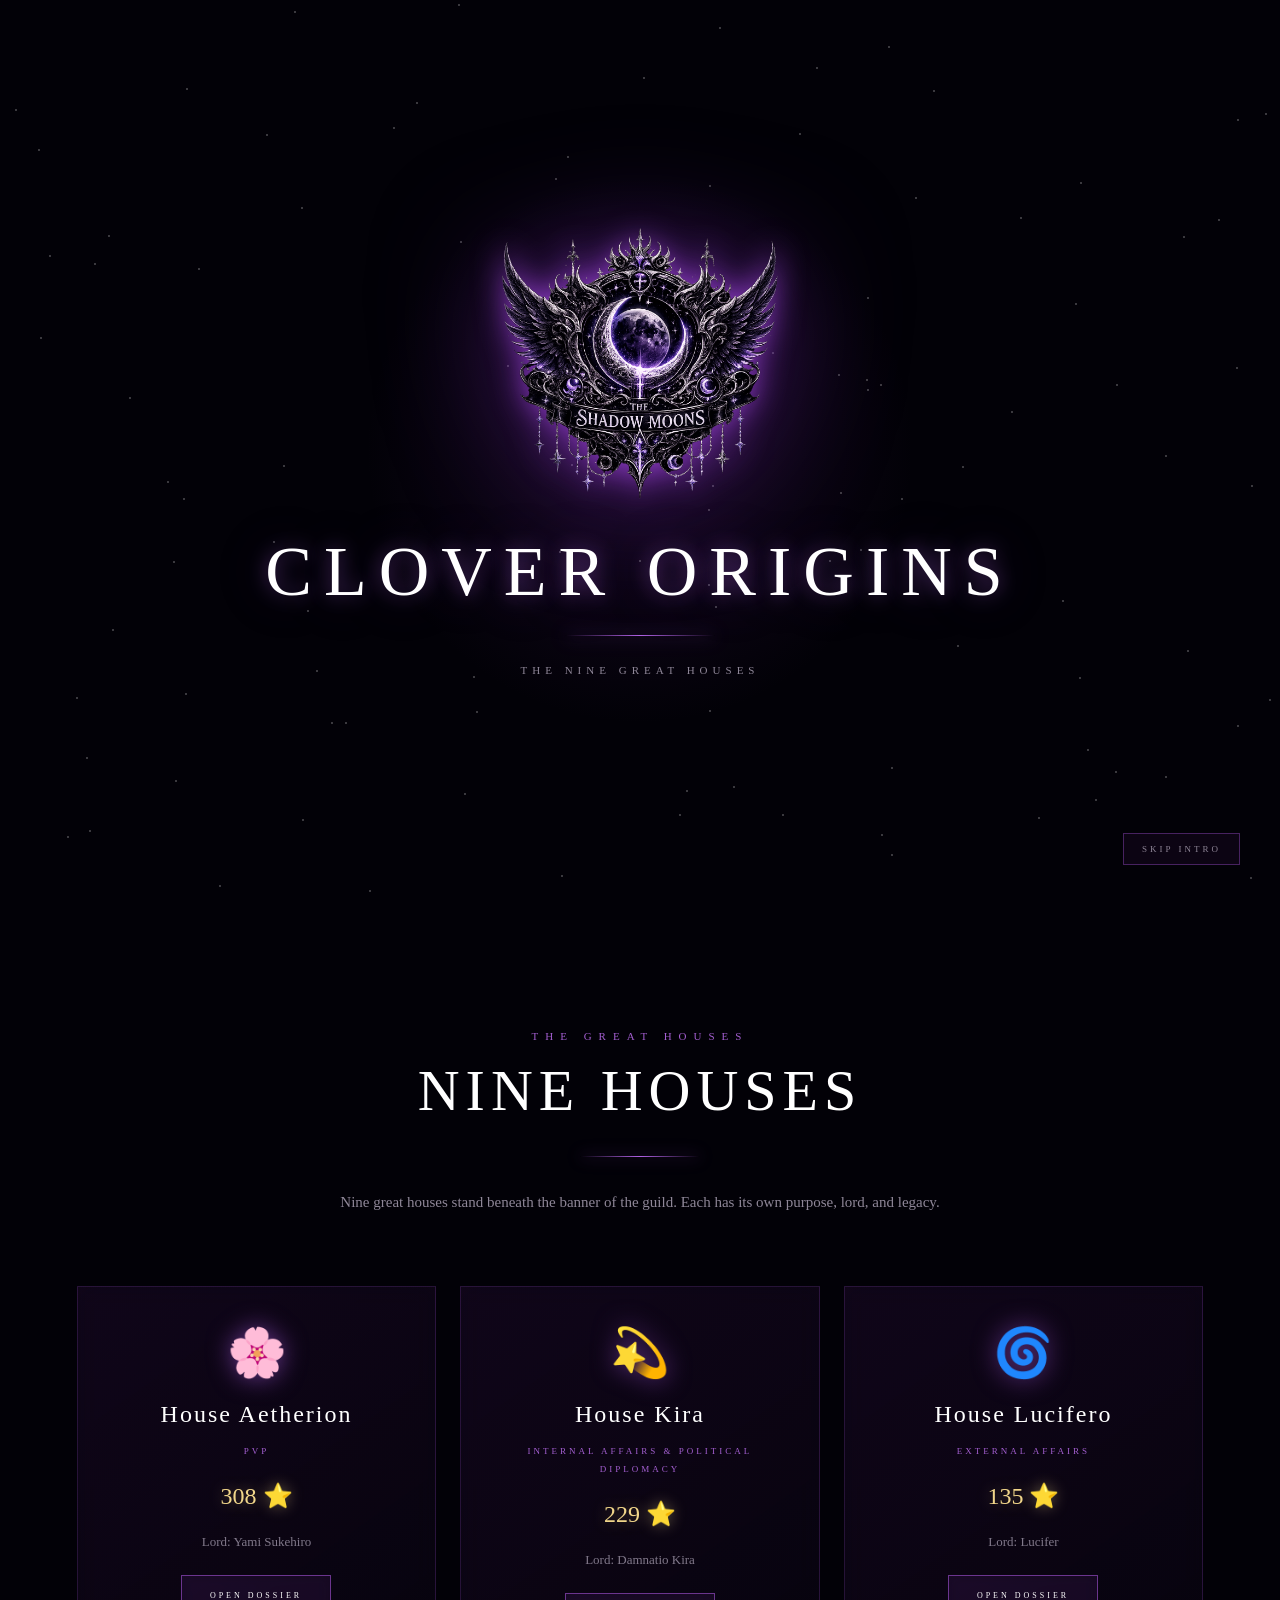
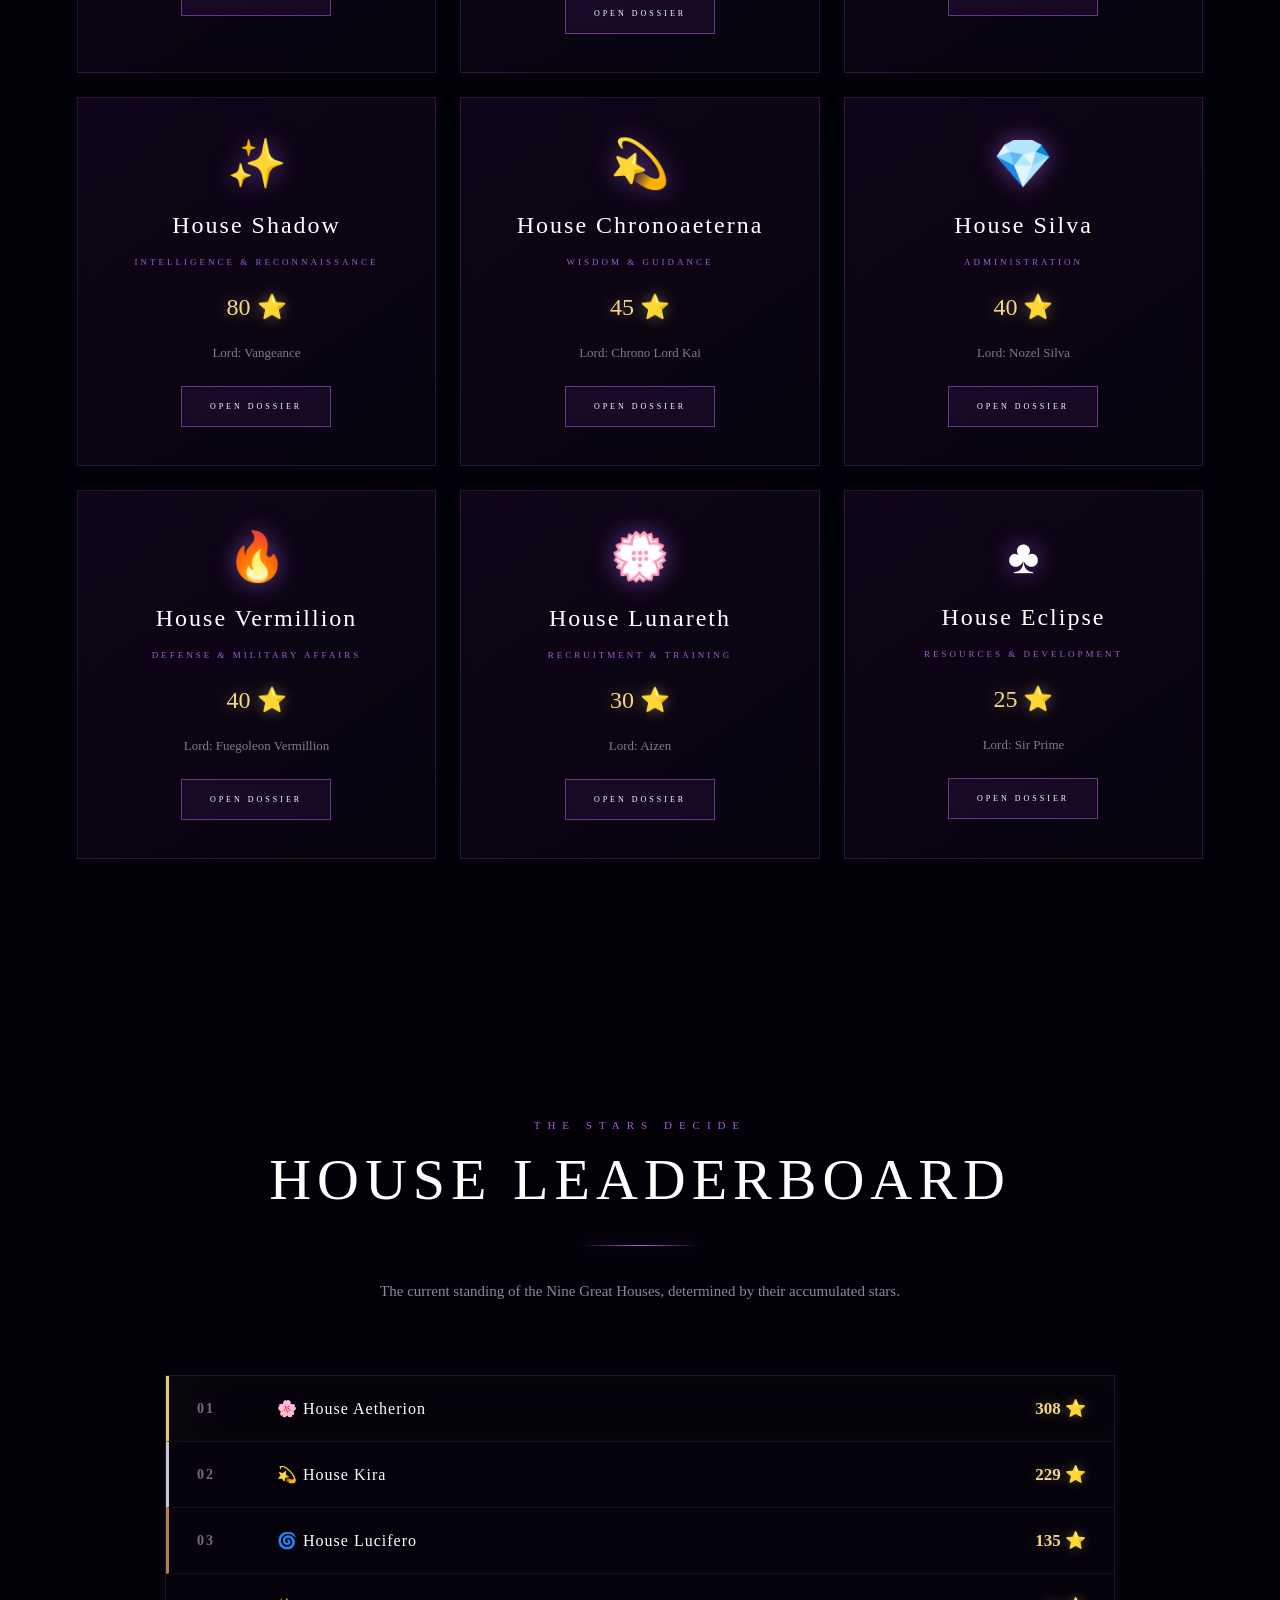
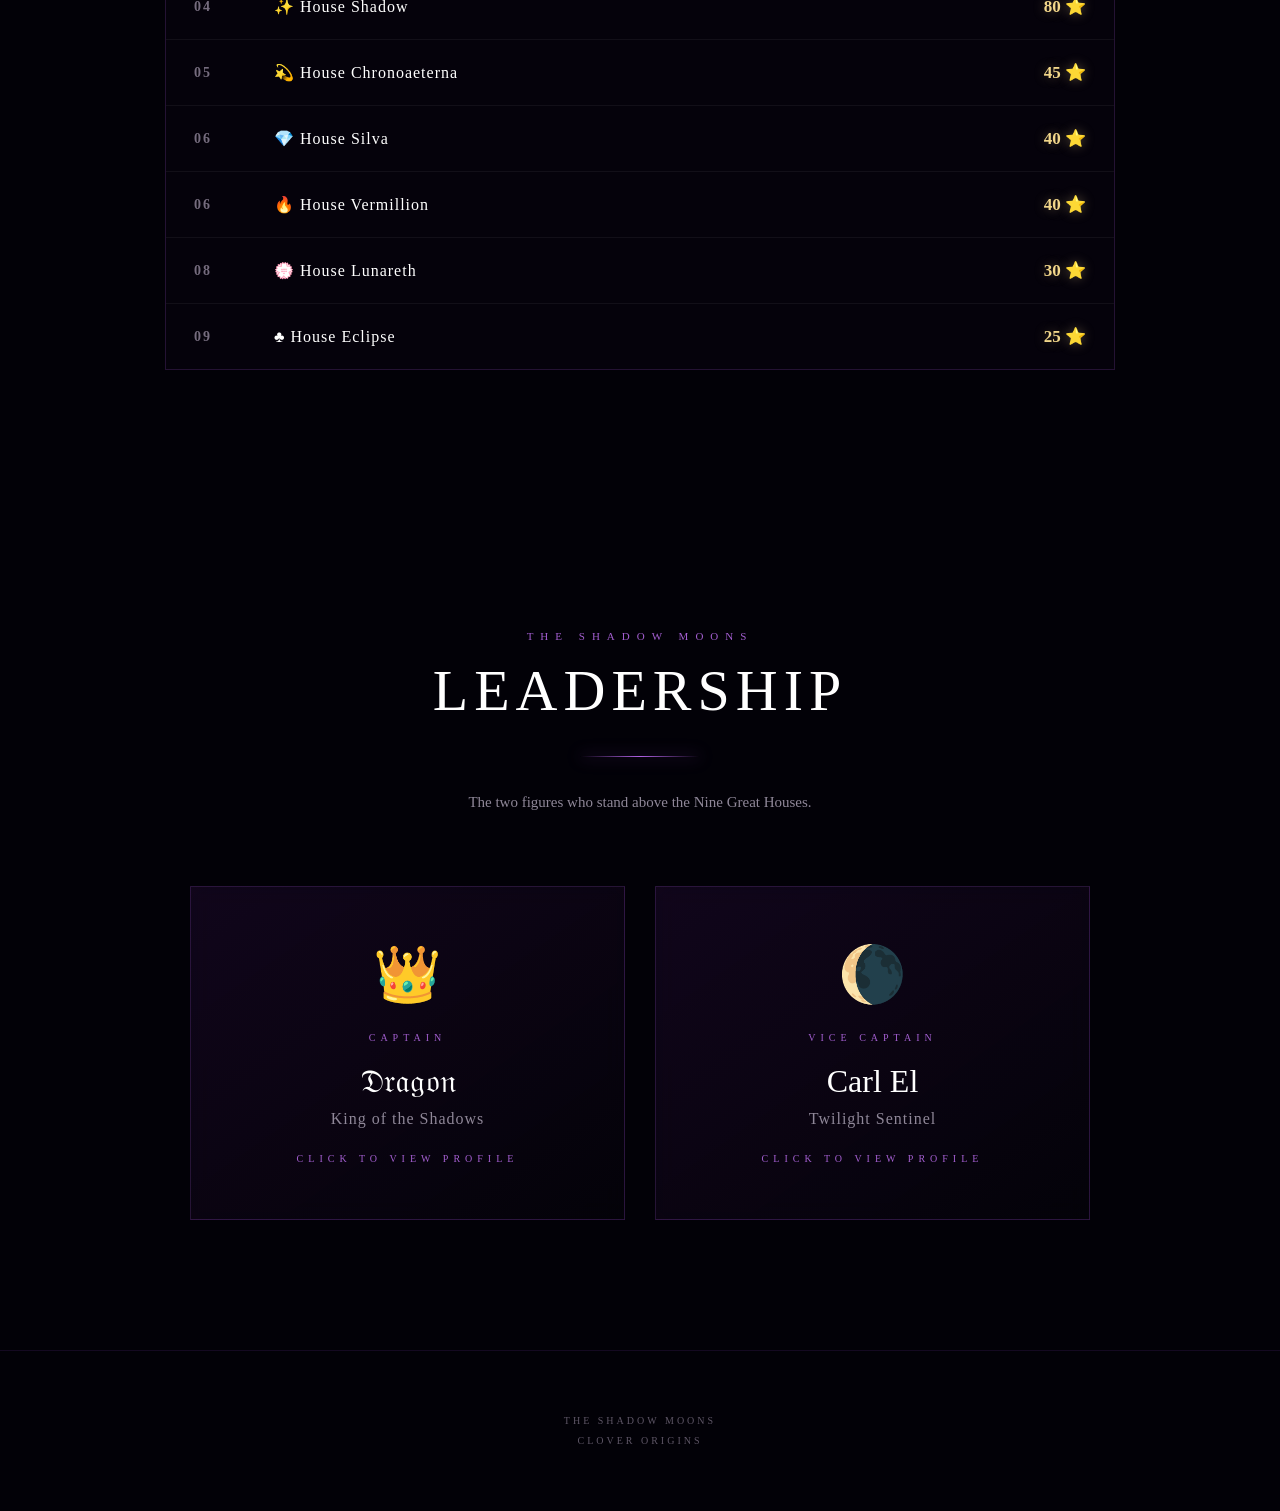
==== commit ef8c73e6: "Update index.html" ====
--- a/index.html
+++ b/index.html
@@ -3,265 +3,229 @@
 <head>
 <meta charset="UTF-8">
 <meta name="viewport" content="width=device-width, initial-scale=1.0">
-<meta name="theme-color" content="#020107">
 <title>The Shadow Moons | Clover Origins</title>
 
 <style>
-*{
-    margin:0;
-    padding:0;
-    box-sizing:border-box;
-}
-
-html{
-    scroll-behavior:smooth;
-}
-
-body{
-    background:#020107;
-    color:#fff;
-    font-family:Georgia,"Times New Roman",serif;
-    overflow-x:hidden;
-}
-
-body.intro-active{
-    overflow:hidden;
+* {
+    margin: 0;
+    padding: 0;
+    box-sizing: border-box;
+}
+
+html {
+    scroll-behavior: smooth;
+}
+
+body {
+    background: #020107;
+    color: #fff;
+    font-family: Georgia, "Times New Roman", serif;
+    overflow-x: hidden;
+}
+
+body.intro-active {
+    overflow: hidden;
 }
 
 button,
-a{
-    font-family:inherit;
+a {
+    font-family: inherit;
 }
 
 /* =========================================================
-   GLOBAL EFFECTS
+   INTRO / CREDITS
 ========================================================= */
 
-::selection{
-    background:rgba(177,91,232,.35);
-    color:#fff;
-}
-
-::-webkit-scrollbar{
-    width:7px;
-}
-
-::-webkit-scrollbar-track{
-    background:#020107;
-}
-
-::-webkit-scrollbar-thumb{
-    background:linear-gradient(#6d3294,#b061e4);
-    border-radius:10px;
-}
-
-/* =========================================================
-   INTRO
-========================================================= */
-
-#intro{
-    position:fixed;
-    inset:0;
-    z-index:99999;
-    display:flex;
-    align-items:center;
-    justify-content:center;
-    overflow:hidden;
-
+#intro {
+    position: fixed;
+    inset: 0;
+    z-index: 9999;
     background:
-        radial-gradient(circle at 50% 45%,
-            rgba(104,38,150,.24),
-            transparent 30%),
-        radial-gradient(circle at 50% 50%,
-            rgba(55,20,80,.18),
-            transparent 55%),
+        radial-gradient(circle at center,
+            rgba(91, 34, 130, 0.22),
+            transparent 35%),
         #020107;
 
+    display: flex;
+    align-items: center;
+    justify-content: center;
+
+    overflow: hidden;
+
     transition:
-        opacity 1.6s ease,
-        visibility 1.6s ease;
-}
-
-#intro.hidden{
-    opacity:0;
-    visibility:hidden;
-    pointer-events:none;
-}
-
-#intro::before{
-    content:"";
-    position:absolute;
-    inset:-20%;
-    background:
-        repeating-conic-gradient(
-            from 0deg,
-            transparent 0deg,
-            rgba(176,97,228,.025) 7deg,
-            transparent 14deg
-        );
-    animation:introRotation 35s linear infinite;
-}
-
-@keyframes introRotation{
-    to{
-        transform:rotate(360deg);
-    }
-}
-
-.intro-stars{
-    position:absolute;
-    inset:0;
-    pointer-events:none;
-}
-
-.intro-star{
-    position:absolute;
-    width:2px;
-    height:2px;
-    border-radius:50%;
-    background:#fff;
-    opacity:.3;
-    animation:introStar 4s ease-in-out infinite;
-}
-
-@keyframes introStar{
-    0%,100%{
-        opacity:.1;
-        transform:scale(.5);
-    }
-    50%{
-        opacity:1;
-        transform:scale(1.8);
-    }
-}
-
-.intro-content{
-    position:relative;
-    z-index:5;
-    width:min(900px,90%);
-    text-align:center;
-}
-
-.credit{
-    position:absolute;
-    left:50%;
-    width:90%;
-
-    color:#aaa2b1;
-    font-size:12px;
-    letter-spacing:6px;
-    text-transform:uppercase;
-
-    opacity:0;
-
-    animation:creditRoll 14s ease forwards;
-}
-
-.credit-one{
-    animation-delay:.5s;
-}
-
-.credit-two{
-    animation-delay:3s;
-}
-
-.credit-three{
-    animation-delay:5.5s;
-}
-
-.credit-four{
-    animation-delay:8s;
-}
-
-@keyframes creditRoll{
-    0%{
-        opacity:0;
-        transform:translate(-50%,25px);
-    }
-
-    10%{
-        opacity:1;
-        transform:translate(-50%,0);
-    }
-
-    22%{
-        opacity:1;
-        transform:translate(-50%,-10px);
-    }
-
-    30%,100%{
-        opacity:0;
-        transform:translate(-50%,-30px);
-    }
-}
-
-.intro-logo{
-    width:280px;
-    max-width:65vw;
-
-    opacity:0;
+        opacity 1.5s ease,
+        visibility 1.5s ease;
+}
+
+#intro.hidden {
+    opacity: 0;
+    visibility: hidden;
+    pointer-events: none;
+}
+
+.intro-stars {
+    position: absolute;
+    inset: 0;
+    pointer-events: none;
+}
+
+.intro-star {
+    position: absolute;
+    width: 2px;
+    height: 2px;
+    border-radius: 50%;
+    background: white;
+    opacity: 0.3;
+    animation: introStar 4s ease-in-out infinite;
+}
+
+@keyframes introStar {
+    0%,100% {
+        opacity: 0.15;
+        transform: scale(0.5);
+    }
+
+    50% {
+        opacity: 1;
+        transform: scale(1.7);
+    }
+}
+
+.intro-content {
+    position: relative;
+    z-index: 5;
+    text-align: center;
+    width: min(900px, 90%);
+}
+
+.credit {
+    position: absolute;
+    left: 50%;
+    transform: translateX(-50%);
+    width: 90%;
+
+    opacity: 0;
+
+    color: #aaa2b1;
+    font-size: 12px;
+    letter-spacing: 6px;
+    text-transform: uppercase;
+
+    animation: creditRoll 14s ease forwards;
+}
+
+.credit-one {
+    animation-delay: 0.5s;
+}
+
+.credit-two {
+    animation-delay: 3s;
+}
+
+.credit-three {
+    animation-delay: 5.5s;
+}
+
+.credit-four {
+    animation-delay: 8s;
+}
+
+@keyframes creditRoll {
+    0% {
+        opacity: 0;
+        transform: translate(-50%, 25px);
+    }
+
+    10% {
+        opacity: 1;
+        transform: translate(-50%, 0);
+    }
+
+    22% {
+        opacity: 1;
+        transform: translate(-50%, -10px);
+    }
+
+    30%,
+    100% {
+        opacity: 0;
+        transform: translate(-50%, -30px);
+    }
+}
+
+.intro-logo {
+    width: 280px;
+    max-width: 65vw;
+
+    opacity: 0;
 
     filter:
-        drop-shadow(0 0 15px rgba(165,70,230,.8))
-        drop-shadow(0 0 60px rgba(120,40,180,.5));
-
-    animation:introLogo 4s ease forwards;
-    animation-delay:9.5s;
-}
-
-@keyframes introLogo{
-    0%{
-        opacity:0;
-        transform:scale(.65);
-        filter:brightness(0);
-    }
-
-    45%{
-        opacity:1;
-        transform:scale(1.08);
-    }
-
-    70%,100%{
-        opacity:1;
-        transform:scale(1);
-    }
-}
-
-.intro-title{
-    margin-top:28px;
-
-    opacity:0;
-
-    font-size:clamp(30px,6vw,70px);
-    letter-spacing:12px;
-    font-weight:400;
-
-    text-transform:uppercase;
+        drop-shadow(0 0 15px rgba(165,70,230,0.8))
+        drop-shadow(0 0 60px rgba(120,40,180,0.5));
+
+    animation: introLogo 4s ease forwards;
+    animation-delay: 9.5s;
+}
+
+@keyframes introLogo {
+    0% {
+        opacity: 0;
+        transform: scale(0.65);
+        filter:
+            brightness(0)
+            drop-shadow(0 0 0 transparent);
+    }
+
+    45% {
+        opacity: 1;
+        transform: scale(1.08);
+    }
+
+    70% {
+        transform: scale(1);
+    }
+
+    100% {
+        opacity: 1;
+        transform: scale(1);
+    }
+}
+
+.intro-title {
+    margin-top: 28px;
+
+    opacity: 0;
+
+    font-size: clamp(30px, 6vw, 70px);
+    letter-spacing: 12px;
+    font-weight: 400;
+
+    text-transform: uppercase;
 
     text-shadow:
-        0 0 20px rgba(190,110,245,.45),
-        0 0 60px rgba(130,50,190,.25);
-
-    animation:introTitle 3s ease forwards;
-    animation-delay:11s;
-}
-
-@keyframes introTitle{
-    from{
-        opacity:0;
-        letter-spacing:25px;
-    }
-
-    to{
-        opacity:1;
-        letter-spacing:12px;
-    }
-}
-
-.intro-line{
-    width:150px;
-    height:1px;
-    margin:28px auto;
+        0 0 20px rgba(190,110,245,0.45),
+        0 0 60px rgba(130,50,190,0.25);
+
+    animation: introTitle 3s ease forwards;
+    animation-delay: 11s;
+}
+
+@keyframes introTitle {
+    from {
+        opacity: 0;
+        letter-spacing: 25px;
+    }
+
+    to {
+        opacity: 1;
+        letter-spacing: 12px;
+    }
+}
+
+.intro-line {
+    width: 150px;
+    height: 1px;
+    margin: 28px auto;
 
     background:
         linear-gradient(
@@ -271,262 +235,264 @@
             transparent
         );
 
-    box-shadow:0 0 18px rgba(176,97,228,.8);
-
-    opacity:0;
-
-    animation:introLine 2s ease forwards;
-    animation-delay:11.8s;
-}
-
-@keyframes introLine{
-    to{
-        opacity:1;
-    }
-}
-
-.intro-subtitle{
-    color:#8f8798;
-    font-size:11px;
-    letter-spacing:5px;
-
-    opacity:0;
-
-    animation:fadeIn 2s ease forwards;
-    animation-delay:12.3s;
-}
-
-@keyframes fadeIn{
-    to{
-        opacity:1;
-    }
-}
-
-.skip-intro{
-    position:absolute;
-    right:40px;
-    bottom:35px;
-
-    padding:10px 18px;
-
-    border:1px solid rgba(180,90,240,.35);
-
-    background:rgba(80,30,110,.12);
-
-    color:#8d8495;
-
-    font-size:9px;
-    letter-spacing:3px;
-    text-transform:uppercase;
-
-    cursor:pointer;
-
-    transition:.3s;
-}
-
-.skip-intro:hover{
-    color:#fff;
-    border-color:#c478ff;
-    box-shadow:0 0 20px rgba(168,76,226,.25);
+    box-shadow: 0 0 18px rgba(176,97,228,0.8);
+
+    opacity: 0;
+
+    animation: introLine 2s ease forwards;
+    animation-delay: 11.8s;
+}
+
+@keyframes introLine {
+    to {
+        opacity: 1;
+    }
+}
+
+.intro-subtitle {
+    color: #8f8798;
+    font-size: 11px;
+    letter-spacing: 5px;
+
+    opacity: 0;
+
+    animation: fadeIn 2s ease forwards;
+    animation-delay: 12.3s;
+}
+
+@keyframes fadeIn {
+    to {
+        opacity: 1;
+    }
+}
+
+.skip-intro {
+    position: absolute;
+    bottom: 35px;
+    right: 40px;
+
+    padding: 10px 18px;
+
+    border: 1px solid rgba(180,90,240,0.35);
+    background: rgba(80,30,110,0.12);
+
+    color: #8d8495;
+
+    font-size: 9px;
+    letter-spacing: 3px;
+    text-transform: uppercase;
+
+    cursor: pointer;
+
+    transition: 0.3s;
+}
+
+.skip-intro:hover {
+    color: #fff;
+    border-color: #c478ff;
+    box-shadow: 0 0 20px rgba(168,76,226,0.25);
 }
 
 /* =========================================================
    COSMIC BACKGROUND
 ========================================================= */
 
-.space{
-    position:fixed;
-    inset:0;
-    z-index:-10;
-    overflow:hidden;
+.space {
+    position: fixed;
+    inset: 0;
+    z-index: -10;
+    overflow: hidden;
 
     background:
         radial-gradient(
             circle at 50% 40%,
-            rgba(100,38,155,.16),
+            rgba(100,38,155,0.16),
             transparent 28%
         ),
         radial-gradient(
             circle at 20% 80%,
-            rgba(71,28,110,.10),
+            rgba(71,28,110,0.10),
             transparent 30%
         ),
         #020107;
 }
 
-.moon{
-    position:absolute;
-
-    width:620px;
-    height:620px;
-
-    left:50%;
-    top:43%;
-
-    transform:translate(-50%,-50%);
-
-    border-radius:50%;
+.moon {
+    position: absolute;
+
+    width: 620px;
+    height: 620px;
+
+    left: 50%;
+    top: 43%;
+
+    transform: translate(-50%, -50%);
+
+    border-radius: 50%;
 
     background:
         radial-gradient(
             circle at 35% 30%,
-            rgba(255,255,255,.95),
-            rgba(210,203,218,.9) 28%,
-            rgba(124,113,134,.7) 58%,
-            rgba(31,25,39,.95) 100%
+            rgba(255,255,255,0.95),
+            rgba(210,203,218,0.9) 28%,
+            rgba(124,113,134,0.7) 58%,
+            rgba(31,25,39,0.95) 100%
         );
 
     box-shadow:
-        0 0 30px rgba(220,210,230,.25),
-        0 0 100px rgba(133,70,182,.22),
-        0 0 180px rgba(102,39,150,.15);
-
-    opacity:.18;
+        0 0 30px rgba(220,210,230,0.25),
+        0 0 100px rgba(133,70,182,0.22),
+        0 0 180px rgba(102,39,150,0.15);
+
+    opacity: 0.18;
 
     animation:
         moonFloat 12s ease-in-out infinite,
         moonPulse 7s ease-in-out infinite;
 }
 
-@keyframes moonFloat{
-    0%,100%{
-        transform:translate(-50%,-50%) scale(1);
-    }
-
-    50%{
-        transform:translate(-50%,-52%) scale(1.04);
-    }
-}
-
-@keyframes moonPulse{
-    0%,100%{
-        opacity:.13;
-    }
-
-    50%{
-        opacity:.22;
-    }
-}
-
-.moon-glow{
-    position:absolute;
-
-    width:900px;
-    height:900px;
-
-    left:50%;
-    top:43%;
-
-    transform:translate(-50%,-50%);
-
-    border-radius:50%;
+@keyframes moonFloat {
+    0%,100% {
+        transform: translate(-50%,-50%) scale(1);
+    }
+
+    50% {
+        transform: translate(-50%,-52%) scale(1.04);
+    }
+}
+
+@keyframes moonPulse {
+    0%,100% {
+        opacity: 0.13;
+    }
+
+    50% {
+        opacity: 0.22;
+    }
+}
+
+.moon-glow {
+    position: absolute;
+
+    width: 900px;
+    height: 900px;
+
+    left: 50%;
+    top: 43%;
+
+    transform: translate(-50%,-50%);
+
+    border-radius: 50%;
 
     background:
         radial-gradient(
             circle,
-            rgba(147,71,201,.12),
+            rgba(147,71,201,0.12),
             transparent 65%
         );
 
-    animation:glowPulse 8s ease-in-out infinite;
-
-    pointer-events:none;
-}
-
-@keyframes glowPulse{
-    0%,100%{
-        transform:translate(-50%,-50%) scale(.9);
-    }
-
-    50%{
-        transform:translate(-50%,-50%) scale(1.1);
+    animation: glowPulse 8s ease-in-out infinite;
+    pointer-events: none;
+}
+
+@keyframes glowPulse {
+    0%,100% {
+        transform: translate(-50%,-50%) scale(0.9);
+    }
+
+    50% {
+        transform: translate(-50%,-50%) scale(1.1);
     }
 }
 
 /* =========================================================
-   STARS / PARTICLES
+   STARS
 ========================================================= */
 
 .stars,
-.particles{
-    position:absolute;
-    inset:0;
-}
-
-.star{
-    position:absolute;
-
-    width:2px;
-    height:2px;
-
-    border-radius:50%;
-    background:#fff;
-
-    opacity:.4;
+.particles {
+    position: absolute;
+    inset: 0;
+}
+
+.star {
+    position: absolute;
+
+    width: 2px;
+    height: 2px;
+
+    border-radius: 50%;
+    background: #fff;
+
+    opacity: 0.4;
 
     animation:
         starFloat linear infinite,
         starTwinkle ease-in-out infinite;
 }
 
-@keyframes starFloat{
-    from{
-        transform:translateY(0) translateX(0);
-    }
-
-    to{
-        transform:translateY(-120px) translateX(30px);
-    }
-}
-
-@keyframes starTwinkle{
-    0%,100%{
-        opacity:.15;
-        transform:scale(.7);
-    }
-
-    50%{
-        opacity:1;
-        transform:scale(1.5);
-    }
-}
-
-.particle{
-    position:absolute;
-
-    width:3px;
-    height:3px;
-
-    border-radius:50%;
-
-    background:#a95ee4;
+@keyframes starFloat {
+    from {
+        transform: translateY(0) translateX(0);
+    }
+
+    to {
+        transform: translateY(-120px) translateX(30px);
+    }
+}
+
+@keyframes starTwinkle {
+    0%,100% {
+        opacity: 0.15;
+        transform: scale(0.7);
+    }
+
+    50% {
+        opacity: 1;
+        transform: scale(1.5);
+    }
+}
+
+.particle {
+    position: absolute;
+
+    width: 3px;
+    height: 3px;
+
+    border-radius: 50%;
+
+    background: #a95ee4;
 
     box-shadow:
         0 0 8px #a95ee4,
-        0 0 18px rgba(169,94,228,.5);
-
-    opacity:.5;
-
-    animation:particleMove linear infinite;
-}
-
-@keyframes particleMove{
-    0%{
-        transform:translateY(110vh) translateX(0);
-        opacity:0;
-    }
-
-    10%{
-        opacity:.6;
-    }
-
-    90%{
-        opacity:.4;
-    }
-
-    100%{
-        transform:translateY(-20vh) translateX(80px);
-        opacity:0;
+        0 0 18px rgba(169,94,228,0.5);
+
+    opacity: 0.5;
+
+    animation: particleMove linear infinite;
+}
+
+@keyframes particleMove {
+    0% {
+        transform:
+            translateY(110vh)
+            translateX(0);
+        opacity: 0;
+    }
+
+    10% {
+        opacity: 0.6;
+    }
+
+    90% {
+        opacity: 0.4;
+    }
+
+    100% {
+        transform:
+            translateY(-20vh)
+            translateX(80px);
+        opacity: 0;
     }
 }
 
@@ -534,168 +500,181 @@
    NAVIGATION
 ========================================================= */
 
-nav{
-    position:fixed;
-
-    top:0;
-    left:0;
-
-    width:100%;
-    height:82px;
-
-    display:flex;
-    align-items:center;
-    justify-content:space-between;
-
-    padding:0 6%;
-
-    z-index:100;
+nav {
+    position: fixed;
+
+    top: 0;
+    left: 0;
+
+    width: 100%;
+    height: 82px;
+
+    display: flex;
+    align-items: center;
+    justify-content: space-between;
+
+    padding: 0 6%;
+
+    z-index: 100;
 
     background:
         linear-gradient(
             to bottom,
-            rgba(2,1,7,.90),
+            rgba(2,1,7,0.90),
             rgba(2,1,7,0)
         );
 
-    backdrop-filter:blur(8px);
-}
-
-.nav-logo{
-    display:flex;
-    align-items:center;
-    gap:12px;
-
-    font-size:14px;
-    letter-spacing:4px;
-    font-weight:bold;
-}
-
-.nav-logo img{
-    width:44px;
-    height:44px;
-
-    object-fit:contain;
+    backdrop-filter: blur(8px);
+}
+
+.nav-logo {
+    display: flex;
+    align-items: center;
+    gap: 12px;
+
+    font-size: 14px;
+    letter-spacing: 4px;
+    font-weight: bold;
+}
+
+.nav-logo img {
+    width: 44px;
+    height: 44px;
+
+    object-fit: contain;
 
     filter:
         drop-shadow(
             0 0 8px
-            rgba(153,68,214,.8)
+            rgba(153,68,214,0.8)
         );
 }
 
-.nav-links{
-    display:flex;
-    gap:26px;
-}
-
-.nav-links a{
-    color:#aaa3b0;
-
-    text-decoration:none;
-
-    font-size:10px;
-    letter-spacing:2px;
-    text-transform:uppercase;
-
-    transition:.35s ease;
-}
-
-.nav-links a:hover{
-    color:#c478ff;
+.nav-links {
+    display: flex;
+    gap: 26px;
+}
+
+.nav-links a {
+    color: #aaa3b0;
+    text-decoration: none;
+
+    font-size: 10px;
+    letter-spacing: 2px;
+    text-transform: uppercase;
+
+    transition: 0.35s ease;
+}
+
+.nav-links a:hover {
+    color: #c478ff;
 
     text-shadow:
         0 0 15px
-        rgba(196,120,255,.8);
-}
-
-.discord-nav{
-    color:#c478ff !important;
+        rgba(196,120,255,0.8);
+}
+
+.discord-nav {
+    color: #c478ff !important;
+
+    text-shadow:
+        0 0 12px
+        rgba(196,120,255,0.35);
 }
 
 /* =========================================================
    HERO
 ========================================================= */
 
-.hero{
-    min-height:100vh;
-
-    display:flex;
-    align-items:center;
-    justify-content:center;
-
-    text-align:center;
-
-    position:relative;
-
-    padding:120px 20px 80px;
-}
-
-.hero-content{
-    position:relative;
-    z-index:5;
-    max-width:1000px;
-}
-
-.hero-logo{
-    width:280px;
-    max-width:65vw;
-
-    margin-bottom:30px;
+.hero {
+    min-height: 100vh;
+
+    display: flex;
+    align-items: center;
+    justify-content: center;
+
+    text-align: center;
+
+    position: relative;
+
+    padding: 120px 20px 80px;
+}
+
+.hero-content {
+    position: relative;
+    z-index: 5;
+
+    max-width: 1000px;
+}
+
+.hero-logo {
+    width: 280px;
+    max-width: 65vw;
+
+    margin-bottom: 30px;
 
     filter:
         drop-shadow(
             0 0 10px
-            rgba(149,64,210,.7)
+            rgba(149,64,210,0.7)
         )
         drop-shadow(
             0 0 35px
-            rgba(120,40,180,.35)
+            rgba(120,40,180,0.35)
         );
 
-    animation:logoFloat 6s ease-in-out infinite;
-}
-
-@keyframes logoFloat{
-    0%,100%{
-        transform:translateY(0);
-    }
-
-    50%{
-        transform:translateY(-12px);
-    }
-}
-
-.eyebrow{
-    color:#a45fd1;
-
-    font-size:11px;
-    letter-spacing:7px;
-    text-transform:uppercase;
-}
-
-h1{
-    margin-top:18px;
-
-    font-size:clamp(42px,8vw,94px);
-
-    letter-spacing:9px;
-    line-height:1;
-
-    font-weight:400;
-
-    text-transform:uppercase;
+    animation:
+        logoFloat
+        6s
+        ease-in-out
+        infinite;
+}
+
+@keyframes logoFloat {
+    0%,100% {
+        transform: translateY(0);
+    }
+
+    50% {
+        transform: translateY(-12px);
+    }
+}
+
+.eyebrow {
+    color: #a45fd1;
+
+    font-size: 11px;
+    letter-spacing: 7px;
+    text-transform: uppercase;
+}
+
+h1 {
+    margin-top: 18px;
+
+    font-size:
+        clamp(
+            42px,
+            8vw,
+            94px
+        );
+
+    letter-spacing: 9px;
+    line-height: 1;
+
+    font-weight: 400;
+
+    text-transform: uppercase;
 
     text-shadow:
-        0 0 15px rgba(190,112,245,.25),
-        0 0 50px rgba(130,50,190,.2);
-}
-
-.divider{
-    width:120px;
-    height:1px;
-
-    margin:32px auto;
+        0 0 15px rgba(190,112,245,0.25),
+        0 0 50px rgba(130,50,190,0.2);
+}
+
+.divider {
+    width: 120px;
+    height: 1px;
+
+    margin: 32px auto;
 
     background:
         linear-gradient(
@@ -707,917 +686,934 @@
 
     box-shadow:
         0 0 15px
-        rgba(176,97,228,.7);
-}
-
-.tagline{
-    color:#aaa2b1;
-
-    max-width:600px;
-
-    margin:0 auto 40px;
-
-    font-size:17px;
-    line-height:1.8;
-    letter-spacing:1px;
+        rgba(176,97,228,0.7);
+}
+
+.tagline {
+    color: #aaa2b1;
+
+    max-width: 600px;
+
+    margin: 0 auto 40px;
+
+    font-size: 17px;
+    line-height: 1.8;
+    letter-spacing: 1px;
 }
 
 /* =========================================================
    BUTTONS
 ========================================================= */
 
-.hero-buttons{
-    display:flex;
-    justify-content:center;
-    gap:15px;
-    flex-wrap:wrap;
-}
-
-.btn{
-    position:relative;
-    overflow:hidden;
-
-    display:inline-block;
-
-    padding:15px 28px;
-
-    border:1px solid rgba(177,91,232,.55);
-
-    background:rgba(100,38,140,.13);
-
-    color:#fff;
-
-    text-decoration:none;
-
-    font-size:10px;
-    letter-spacing:3px;
-    text-transform:uppercase;
-
-    transition:.4s ease;
-
-    backdrop-filter:blur(5px);
-
-    cursor:pointer;
-}
-
-.btn::after{
-    content:"";
-
-    position:absolute;
-    top:0;
-    left:-120%;
-
-    width:70%;
-    height:100%;
+.hero-buttons {
+    display: flex;
+    justify-content: center;
+
+    gap: 15px;
+
+    flex-wrap: wrap;
+}
+
+.btn {
+    position: relative;
+
+    overflow: hidden;
+
+    display: inline-block;
+
+    padding: 15px 28px;
+
+    border:
+        1px
+        solid
+        rgba(177,91,232,0.55);
 
     background:
-        linear-gradient(
-            90deg,
-            transparent,
-            rgba(255,255,255,.12),
-            transparent
-        );
-
-    transform:skewX(-20deg);
-
-    transition:.7s;
-}
-
-.btn:hover::after{
-    left:150%;
-}
-
-.btn:hover{
-    transform:translateY(-4px);
-
-    border-color:#c47aff;
+        rgba(100,38,140,0.13);
+
+    color: #fff;
+
+    text-decoration: none;
+
+    font-size: 10px;
+
+    letter-spacing: 3px;
+
+    text-transform: uppercase;
+
+    transition: 0.4s ease;
+
+    backdrop-filter: blur(5px);
+
+    cursor: pointer;
+}
+
+.btn:hover {
+    transform: translateY(-4px);
+
+    border-color: #c47aff;
 
     box-shadow:
         0 0 20px
-        rgba(168,76,226,.35);
-}
-
-.btn-primary{
-    background:rgba(117,45,167,.28);
-}
-
-.discord-btn{
-    border-color:rgba(196,120,255,.75);
-
-    background:rgba(117,45,167,.38);
+        rgba(168,76,226,0.35);
+}
+
+.btn-primary {
+    background:
+        rgba(117,45,167,0.28);
+}
+
+.discord-btn {
+    border-color:
+        rgba(196,120,255,0.75);
+
+    background:
+        rgba(117,45,167,0.38);
 
     box-shadow:
         0 0 20px
-        rgba(168,76,226,.12);
+        rgba(168,76,226,0.12);
 }
 
 /* =========================================================
    SECTIONS
 ========================================================= */
 
-section:not(.hero){
-    position:relative;
-
-    padding:130px 6%;
-
-    max-width:1500px;
-
-    margin:auto;
-}
-
-.section-heading{
-    text-align:center;
-    margin-bottom:70px;
-}
-
-.section-heading h2{
-    margin-top:15px;
-
-    font-size:clamp(32px,5vw,58px);
-
-    letter-spacing:6px;
-
-    font-weight:400;
-
-    text-transform:uppercase;
-}
-
-.section-heading p{
-    max-width:650px;
-
-    margin:auto;
-
-    color:#8f8798;
-
-    line-height:1.8;
-
-    font-size:15px;
+section:not(.hero) {
+    position: relative;
+
+    padding: 130px 6%;
+
+    max-width: 1500px;
+
+    margin: auto;
+}
+
+.section-heading {
+    text-align: center;
+
+    margin-bottom: 70px;
+}
+
+.section-heading h2 {
+    margin-top: 15px;
+
+    font-size:
+        clamp(
+            32px,
+            5vw,
+            58px
+        );
+
+    letter-spacing: 6px;
+
+    font-weight: 400;
+
+    text-transform: uppercase;
+}
+
+.section-heading p {
+    max-width: 650px;
+
+    margin: auto;
+
+    color: #8f8798;
+
+    line-height: 1.8;
+
+    font-size: 15px;
 }
 
 /* =========================================================
    HOUSES
 ========================================================= */
 
-.houses-grid{
-    display:grid;
+.houses-grid {
+    display: grid;
 
     grid-template-columns:
         repeat(
             auto-fit,
-            minmax(280px,1fr)
+            minmax(
+                280px,
+                1fr
+            )
         );
 
-    gap:24px;
-}
-
-.house-card{
-    position:relative;
-
-    min-height:350px;
-
-    padding:38px 28px;
-
-    text-align:center;
-
-    border:1px solid rgba(161,83,214,.20);
+    gap: 24px;
+}
+
+.house-card {
+    position: relative;
+
+    min-height: 350px;
+
+    padding: 38px 28px;
+
+    text-align: center;
+
+    border:
+        1px
+        solid
+        rgba(161,83,214,0.20);
 
     background:
         linear-gradient(
             145deg,
-            rgba(80,30,110,.18),
-            rgba(10,5,18,.65)
+            rgba(80,30,110,0.18),
+            rgba(10,5,18,0.65)
         );
 
-    backdrop-filter:blur(12px);
-
-    overflow:hidden;
+    backdrop-filter: blur(12px);
+
+    overflow: hidden;
 
     transition:
-        transform .5s ease,
-        border-color .5s ease,
-        box-shadow .5s ease;
-}
-
-.house-card::before{
-    content:"";
-
-    position:absolute;
-
-    inset:-2px;
+        transform 0.5s ease,
+        border-color 0.5s ease,
+        box-shadow 0.5s ease;
+}
+
+.house-card::before {
+    content: "";
+
+    position: absolute;
+
+    inset: -2px;
 
     background:
         linear-gradient(
             120deg,
             transparent,
-            rgba(183,93,239,.15),
+            rgba(183,93,239,0.15),
             transparent
         );
 
-    transform:translateX(-100%);
-
-    transition:.8s ease;
-}
-
-.house-card:hover::before{
-    transform:translateX(100%);
-}
-
-.house-card:hover{
-    transform:translateY(-12px) scale(1.02);
-
-    border-color:rgba(194,110,255,.65);
+    transform: translateX(-100%);
+
+    transition: 0.8s ease;
+}
+
+.house-card:hover::before {
+    transform: translateX(100%);
+}
+
+.house-card:hover {
+    transform:
+        translateY(-12px)
+        scale(1.02);
+
+    border-color:
+        rgba(194,110,255,0.65);
 
     box-shadow:
-        0 20px 60px rgba(90,30,130,.25),
-        0 0 30px rgba(160,70,220,.12);
-}
-
-.house-symbol{
-    font-size:48px;
-
-    margin-bottom:20px;
+        0 20px 60px
+        rgba(90,30,130,0.25),
+        0 0 30px
+        rgba(160,70,220,0.12);
+}
+
+.house-symbol {
+    font-size: 48px;
+
+    margin-bottom: 20px;
 
     filter:
         drop-shadow(
             0 0 12px
-            rgba(190,100,255,.5)
+            rgba(190,100,255,0.5)
         );
 }
 
-.house-card h3{
-    font-size:24px;
-
-    font-weight:400;
-
-    letter-spacing:2px;
-
-    margin-bottom:12px;
-}
-
-.house-card > span{
-    color:#a45fd1;
-
-    font-size:9px;
-
-    letter-spacing:3px;
-}
-
-.house-stars{
-    margin:24px 0;
-
-    font-size:24px;
-
-    color:#f1d68a;
+.house-card h3 {
+    font-size: 24px;
+
+    font-weight: 400;
+
+    letter-spacing: 2px;
+
+    margin-bottom: 12px;
+}
+
+.house-card > span {
+    color: #a45fd1;
+
+    font-size: 9px;
+
+    letter-spacing: 3px;
+}
+
+.house-stars {
+    margin: 24px 0;
+
+    font-size: 24px;
+
+    color: #f1d68a;
 
     text-shadow:
         0 0 15px
-        rgba(241,214,138,.4);
-}
-
-.house-card p{
-    color:#82798b;
-
-    font-size:13px;
-
-    margin-bottom:25px;
-}
-
-.house-card .btn{
-    font-size:8px;
+        rgba(241,214,138,0.4);
+}
+
+.house-card p {
+    color: #82798b;
+
+    font-size: 13px;
+
+    margin-bottom: 25px;
+}
+
+.house-card .btn {
+    font-size: 8px;
 }
 
 /* =========================================================
    LEADERBOARD
 ========================================================= */
 
-.leaderboard{
-    max-width:950px;
-
-    margin:auto;
-
-    border:1px solid rgba(161,83,214,.20);
-
-    background:rgba(9,4,15,.65);
-
-    backdrop-filter:blur(14px);
-
-    overflow:hidden;
-}
-
-.leader-row{
-    display:grid;
-
-    grid-template-columns:80px 1fr 150px;
-
-    align-items:center;
-
-    padding:22px 28px;
+.leaderboard {
+    max-width: 950px;
+
+    margin: auto;
+
+    border:
+        1px
+        solid
+        rgba(161,83,214,0.20);
+
+    background:
+        rgba(9,4,15,0.65);
+
+    backdrop-filter: blur(14px);
+}
+
+.leader-row {
+    display: grid;
+
+    grid-template-columns:
+        80px
+        1fr
+        150px;
+
+    align-items: center;
+
+    padding: 22px 28px;
 
     border-bottom:
-        1px solid
-        rgba(255,255,255,.05);
-
-    transition:.35s ease;
-}
-
-.leader-row:last-child{
-    border-bottom:none;
-}
-
-.leader-row:hover{
-    background:rgba(147,71,201,.08);
-
-    padding-left:38px;
-}
-
-.leader-row strong{
-    color:#756c7e;
-
-    font-size:14px;
-
-    letter-spacing:2px;
-}
-
-.leader-row span{
-    font-size:16px;
-    letter-spacing:1px;
-}
-
-.leader-row b{
-    text-align:right;
-
-    color:#f1d68a;
-
-    font-size:17px;
+        1px
+        solid
+        rgba(255,255,255,0.05);
+
+    transition: 0.35s ease;
+}
+
+.leader-row:last-child {
+    border-bottom: none;
+}
+
+.leader-row:hover {
+    background:
+        rgba(147,71,201,0.08);
+
+    padding-left: 38px;
+}
+
+.leader-row strong {
+    color: #756c7e;
+
+    font-size: 14px;
+
+    letter-spacing: 2px;
+}
+
+.leader-row span {
+    font-size: 16px;
+
+    letter-spacing: 1px;
+}
+
+.leader-row b {
+    text-align: right;
+
+    color: #f1d68a;
+
+    font-size: 17px;
 
     text-shadow:
         0 0 12px
-        rgba(241,214,138,.35);
-}
-
-.leader-row.first{
-    border-left:3px solid #e8c96a;
+        rgba(241,214,138,0.35);
+}
+
+.leader-row.first {
+    border-left:
+        3px
+        solid
+        #e8c96a;
 
     box-shadow:
         inset 25px 0 50px
-        rgba(232,201,106,.035);
-}
-
-.leader-row.second{
-    border-left:3px solid #c8c8d0;
-}
-
-.leader-row.third{
-    border-left:3px solid #b87955;
+        rgba(232,201,106,0.035);
+}
+
+.leader-row.second {
+    border-left:
+        3px
+        solid
+        #c8c8d0;
+}
+
+.leader-row.third {
+    border-left:
+        3px
+        solid
+        #b87955;
 }
 
 /* =========================================================
    LEADERSHIP
 ========================================================= */
 
-.leadership-grid{
-    display:grid;
+.leadership-grid {
+    display: grid;
 
     grid-template-columns:
         repeat(
             2,
-            minmax(280px,1fr)
+            minmax(
+                280px,
+                1fr
+            )
         );
 
-    gap:30px;
-
-    max-width:900px;
-
-    margin:auto;
-}
-
-.leader-card{
-    position:relative;
-
-    padding:55px 30px;
-
-    text-align:center;
-
-    border:1px solid rgba(161,83,214,.22);
+    gap: 30px;
+
+    max-width: 900px;
+
+    margin: auto;
+}
+
+.leader-card {
+    position: relative;
+
+    padding: 55px 30px;
+
+    text-align: center;
+
+    border:
+        1px
+        solid
+        rgba(161,83,214,0.22);
 
     background:
         linear-gradient(
             145deg,
-            rgba(85,30,120,.18),
-            rgba(5,3,10,.7)
+            rgba(85,30,120,0.18),
+            rgba(5,3,10,0.7)
         );
 
-    backdrop-filter:blur(12px);
-
-    transition:.5s ease;
-
-    cursor:pointer;
-
-    overflow:hidden;
-}
-
-.leader-card::before{
-    content:"";
-
-    position:absolute;
-    inset:0;
+    backdrop-filter: blur(12px);
+
+    transition: 0.5s ease;
+
+    cursor: pointer;
+
+    overflow: hidden;
+}
+
+.leader-card::before {
+    content: "";
+
+    position: absolute;
+
+    inset: 0;
 
     background:
         radial-gradient(
             circle at center,
-            rgba(180,90,240,.12),
+            rgba(180,90,240,0.12),
             transparent 60%
         );
 
-    opacity:0;
-
-    transition:.5s;
-}
-
-.leader-card:hover::before{
-    opacity:1;
-}
-
-.leader-card:hover{
-    transform:translateY(-10px);
-
-    border-color:rgba(196,120,255,.65);
+    opacity: 0;
+
+    transition: 0.5s;
+}
+
+.leader-card:hover::before {
+    opacity: 1;
+}
+
+.leader-card:hover {
+    transform: translateY(-10px);
+
+    border-color:
+        rgba(196,120,255,0.65);
 
     box-shadow:
         0 20px 60px
-        rgba(90,30,130,.25);
-}
-
-.leader-symbol{
-    position:relative;
-    z-index:2;
-
-    font-size:55px;
-
-    margin-bottom:20px;
-}
-
-.leader-card > span{
-    position:relative;
-    z-index:2;
-
-    color:#a45fd1;
-
-    font-size:10px;
-
-    letter-spacing:5px;
-}
-
-.leader-card h3{
-    position:relative;
-    z-index:2;
-
-    margin-top:18px;
-
-    font-size:32px;
-
-    font-weight:400;
-}
-
-.leader-card p{
-    position:relative;
-    z-index:2;
-
-    margin-top:10px;
-
-    color:#8f8798;
-
-    letter-spacing:1px;
-}
-
-.profile-hint{
-    display:block;
-
-    margin-top:25px;
-
-    color:#706777 !important;
-
-    font-size:8px !important;
-
-    letter-spacing:3px !important;
-
-    text-transform:uppercase;
+        rgba(90,30,130,0.25);
+}
+
+.leader-symbol {
+    position: relative;
+    z-index: 2;
+
+    font-size: 55px;
+
+    margin-bottom: 20px;
+}
+
+.leader-card > span {
+    position: relative;
+    z-index: 2;
+
+    color: #a45fd1;
+
+    font-size: 10px;
+
+    letter-spacing: 5px;
+}
+
+.leader-card h3 {
+    position: relative;
+    z-index: 2;
+
+    margin-top: 18px;
+
+    font-size: 32px;
+
+    font-weight: 400;
+}
+
+.leader-card p {
+    position: relative;
+    z-index: 2;
+
+    margin-top: 10px;
+
+    color: #8f8798;
+
+    letter-spacing: 1px;
+}
+
+.profile-hint {
+    position: relative;
+    z-index: 2;
+
+    display: block;
+
+    margin-top: 25px;
+
+    color: #706777;
+
+    font-size: 8px;
+
+    letter-spacing: 3px;
+
+    text-transform: uppercase;
 }
 
 /* =========================================================
-   DOSSIER MODAL
+   HOUSE DOSSIER MODAL
 ========================================================= */
 
-.dossier{
-    position:fixed;
-    inset:0;
-
-    z-index:500;
-
-    display:flex;
-    align-items:center;
-    justify-content:center;
-
-    padding:20px;
-
-    background:rgba(0,0,0,.78);
-
-    backdrop-filter:blur(12px);
-
-    opacity:0;
-    visibility:hidden;
+.dossier {
+    position: fixed;
+
+    inset: 0;
+
+    z-index: 500;
+
+    display: flex;
+
+    align-items: center;
+    justify-content: center;
+
+    padding: 20px;
+
+    background:
+        rgba(0,0,0,0.78);
+
+    backdrop-filter: blur(12px);
+
+    opacity: 0;
+
+    visibility: hidden;
 
     transition:
-        opacity .4s ease,
-        visibility .4s ease;
-}
-
-.dossier.active{
-    opacity:1;
-    visibility:visible;
-}
-
-.dossier-box{
-    position:relative;
-
-    width:min(650px,100%);
-
-    padding:55px 45px;
-
-    text-align:center;
-
-    border:1px solid rgba(192,103,255,.55);
+        opacity 0.4s ease,
+        visibility 0.4s ease;
+}
+
+.dossier.active {
+    opacity: 1;
+    visibility: visible;
+}
+
+.dossier-box {
+    position: relative;
+
+    width: min(650px, 100%);
+
+    padding: 55px 45px;
+
+    text-align: center;
+
+    border:
+        1px
+        solid
+        rgba(192,103,255,0.55);
 
     background:
         radial-gradient(
             circle at top,
-            rgba(102,38,145,.35),
-            rgba(5,3,10,.97) 65%
+            rgba(102,38,145,0.35),
+            rgba(5,3,10,0.97) 65%
         );
 
     box-shadow:
         0 0 80px
-        rgba(126,45,180,.25);
-
-    transform:scale(.85) translateY(30px);
-
-    transition:transform .5s ease;
-}
-
-.dossier.active .dossier-box{
-    transform:scale(1) translateY(0);
-}
-
-.dossier-symbol{
-    font-size:65px;
-    margin-bottom:20px;
-}
-
-.dossier-box h2{
-    font-size:38px;
-    font-weight:400;
-    letter-spacing:3px;
-}
-
-.dossier-role{
-    display:block;
-
-    margin-top:12px;
-
-    color:#a45fd1;
-
-    letter-spacing:3px;
-
-    font-size:10px;
-}
-
-.dossier-box p{
-    margin:28px auto;
-
-    max-width:500px;
-
-    color:#a9a0b1;
-
-    line-height:1.9;
-
-    font-size:15px;
-}
-
-.close-dossier{
-    position:absolute;
-
-    top:18px;
-    right:22px;
-
-    border:none;
-
-    background:none;
-
-    color:#aaa;
-
-    font-size:26px;
-
-    cursor:pointer;
-
-    transition:.3s;
-}
-
-.close-dossier:hover{
-    color:#d58aff;
-
-    transform:rotate(90deg);
+        rgba(126,45,180,0.25);
+
+    transform:
+        scale(0.85)
+        translateY(30px);
+
+    transition:
+        transform 0.5s ease;
+}
+
+.dossier.active .dossier-box {
+    transform:
+        scale(1)
+        translateY(0);
+}
+
+.dossier-symbol {
+    font-size: 65px;
+
+    margin-bottom: 20px;
+}
+
+.dossier-box h2 {
+    font-size: 38px;
+
+    font-weight: 400;
+
+    letter-spacing: 3px;
+}
+
+.dossier-box .dossier-role {
+    display: block;
+
+    margin-top: 12px;
+
+    color: #a45fd1;
+
+    letter-spacing: 3px;
+
+    font-size: 10px;
+}
+
+.dossier-box p {
+    margin:
+        28px
+        auto;
+
+    max-width: 500px;
+
+    color: #a9a0b1;
+
+    line-height: 1.9;
+
+    font-size: 15px;
+}
+
+.close-dossier {
+    position: absolute;
+
+    top: 18px;
+    right: 22px;
+
+    border: none;
+
+    background: none;
+
+    color: #aaa;
+
+    font-size: 26px;
+
+    cursor: pointer;
+
+    transition: 0.3s;
+}
+
+.close-dossier:hover {
+    color: #d58aff;
+
+    transform: rotate(90deg);
 }
 
 /* =========================================================
-   CAPTAIN / VICE PROFILE
+   PROFILE MODAL
 ========================================================= */
 
-.profile-modal{
-    position:fixed;
-    inset:0;
-
-    z-index:700;
-
-    display:flex;
-    align-items:center;
-    justify-content:center;
-
-    padding:20px;
-
-    background:rgba(0,0,0,.88);
-
-    backdrop-filter:blur(16px);
-
-    opacity:0;
-    visibility:hidden;
+.profile-modal {
+    position: fixed;
+
+    inset: 0;
+
+    z-index: 700;
+
+    display: flex;
+
+    align-items: center;
+    justify-content: center;
+
+    padding: 20px;
+
+    background:
+        rgba(0,0,0,0.88);
+
+    backdrop-filter: blur(16px);
+
+    opacity: 0;
+
+    visibility: hidden;
 
     transition:
-        opacity .45s ease,
-        visibility .45s ease;
-}
-
-.profile-modal.active{
-    opacity:1;
-    visibility:visible;
-}
-
-.profile-box{
-    position:relative;
-
-    width:min(480px,90vw);
-
-    padding:25px;
-
-    display:flex;
-    align-items:center;
-    justify-content:center;
-
-    border:1px solid rgba(194,110,255,.65);
+        opacity 0.45s ease,
+        visibility 0.45s ease;
+}
+
+.profile-modal.active {
+    opacity: 1;
+
+    visibility: visible;
+}
+
+.profile-box {
+    position: relative;
+
+    width: min(480px, 90vw);
+
+    padding: 25px;
+
+    display: flex;
+
+    align-items: center;
+    justify-content: center;
+
+    border:
+        1px
+        solid
+        rgba(194,110,255,0.65);
 
     background:
         radial-gradient(
             circle,
-            rgba(78,25,110,.3),
-            rgba(3,2,8,.98) 72%
+            rgba(78,25,110,0.3),
+            rgba(3,2,8,0.98) 72%
         );
 
     box-shadow:
         0 0 100px
-        rgba(126,45,180,.3);
-
-    transform:scale(.75) translateY(25px);
-
-    transition:transform .5s ease;
-}
-
-.profile-modal.active .profile-box{
-    transform:scale(1) translateY(0);
-}
-
-.profile-box img{
-    display:block;
-
-    width:100%;
-    max-height:70vh;
-
-    object-fit:contain;
-
-    border:1px solid rgba(255,255,255,.08);
+        rgba(126,45,180,0.3);
+
+    transform:
+        scale(0.75)
+        translateY(25px);
+
+    transition:
+        transform 0.5s ease;
+}
+
+.profile-modal.active .profile-box {
+    transform:
+        scale(1)
+        translateY(0);
+}
+
+.profile-box img {
+    display: block;
+
+    width: 100%;
+
+    max-height: 70vh;
+
+    object-fit: contain;
+
+    border:
+        1px
+        solid
+        rgba(255,255,255,0.08);
 
     box-shadow:
         0 0 50px
-        rgba(160,70,220,.25);
-}
-
-.close-profile{
-    position:absolute;
-
-    top:-15px;
-    right:-15px;
-
-    width:40px;
-    height:40px;
-
-    border:1px solid rgba(194,110,255,.65);
-
-    border-radius:50%;
-
-    background:#09040f;
-
-    color:#fff;
-
-    font-size:24px;
-
-    cursor:pointer;
-
-    z-index:5;
-
-    transition:.3s;
-}
-
-.close-profile:hover{
-    transform:rotate(90deg);
-
-    color:#d58aff;
+        rgba(160,70,220,0.25);
+}
+
+.close-profile {
+    position: absolute;
+
+    top: -15px;
+    right: -15px;
+
+    width: 40px;
+    height: 40px;
+
+    border:
+        1px
+        solid
+        rgba(194,110,255,0.65);
+
+    border-radius: 50%;
+
+    background:
+        #09040f;
+
+    color: #fff;
+
+    font-size: 24px;
+
+    cursor: pointer;
+
+    z-index: 5;
+
+    transition: 0.3s;
+}
+
+.close-profile:hover {
+    transform: rotate(90deg);
+
+    color: #d58aff;
 
     box-shadow:
         0 0 25px
-        rgba(168,76,226,.4);
-}
-
-/* =========================================================
-   MUSIC CONTROL
-========================================================= */
-
-.music-control{
-    position:fixed;
-
-    right:24px;
-    bottom:24px;
-
-    z-index:300;
-
-    display:flex;
-    align-items:center;
-    gap:10px;
-
-    padding:10px 15px;
-
-    border:1px solid rgba(177,91,232,.35);
-
-    background:rgba(5,2,10,.78);
-
-    backdrop-filter:blur(12px);
-
-    color:#aaa2b1;
-
-    font-size:9px;
-
-    letter-spacing:2px;
-
-    text-transform:uppercase;
-
-    box-shadow:
-        0 0 25px
-        rgba(100,30,150,.12);
-}
-
-.music-control button{
-    border:0;
-
-    background:none;
-
-    color:#c478ff;
-
-    cursor:pointer;
-
-    font-size:16px;
-
-    transition:.3s;
-}
-
-.music-control button:hover{
-    color:#fff;
-
-    transform:scale(1.15);
-}
-
-.music-status{
-    min-width:100px;
+        rgba(168,76,226,0.4);
 }
 
 /* =========================================================
    FOOTER
 ========================================================= */
 
-footer{
-    padding:60px 20px;
-
-    text-align:center;
+footer {
+    padding: 60px 20px;
+
+    text-align: center;
 
     border-top:
-        1px solid
-        rgba(154,78,220,.12);
-
-    color:#5e5666;
-
-    font-size:10px;
-
-    letter-spacing:3px;
-
-    line-height:2;
+        1px
+        solid
+        rgba(154,78,220,0.12);
+
+    color: #5e5666;
+
+    font-size: 10px;
+
+    letter-spacing: 3px;
+
+    line-height: 2;
 }
 
 /* =========================================================
    MOBILE
 ========================================================= */
 
-@media(max-width:800px){
-
-    nav{
-        height:70px;
-        padding:0 20px;
-    }
-
-    .nav-links{
-        display:none;
-    }
-
-    .nav-logo{
-        font-size:10px;
-        letter-spacing:2px;
-    }
-
-    .nav-logo img{
-        width:38px;
-        height:38px;
-    }
-
-    .moon{
-        width:430px;
-        height:430px;
-    }
-
-    .moon-glow{
-        width:600px;
-        height:600px;
-    }
-
-    .hero-logo{
-        width:210px;
-    }
-
-    h1{
-        letter-spacing:4px;
-    }
-
-    .tagline{
-        font-size:14px;
-    }
-
-    section:not(.hero){
-        padding:90px 20px;
-    }
-
-    .leader-row{
-        grid-template-columns:50px 1fr 100px;
-        padding:18px 15px;
-    }
-
-    .leader-row span{
-        font-size:13px;
-    }
-
-    .leader-row b{
-        font-size:13px;
-    }
-
-    .leadership-grid{
-        grid-template-columns:1fr;
-    }
-
-    .dossier-box{
-        padding:45px 25px;
-    }
-
-    .profile-box{
-        width:min(380px,88vw);
-        padding:15px;
-    }
-
-    .skip-intro{
-        right:20px;
-        bottom:20px;
-    }
-
-    .credit{
-        letter-spacing:3px;
-        font-size:9px;
-    }
-
-    .music-control{
-        right:12px;
-        bottom:12px;
+@media (max-width: 800px) {
+
+    nav {
+        height: 70px;
+
+        padding: 0 20px;
+    }
+
+    .nav-links {
+        display: none;
+    }
+
+    .nav-logo {
+        font-size: 10px;
+
+        letter-spacing: 2px;
+    }
+
+    .nav-logo img {
+        width: 38px;
+        height: 38px;
+    }
+
+    .moon {
+        width: 430px;
+        height: 430px;
+    }
+
+    .moon-glow {
+        width: 600px;
+        height: 600px;
+    }
+
+    .hero-logo {
+        width: 210px;
+    }
+
+    h1 {
+        letter-spacing: 4px;
+    }
+
+    .tagline {
+        font-size: 14px;
+    }
+
+    section:not(.hero) {
+        padding:
+            90px
+            20px;
+    }
+
+    .leader-row {
+        grid-template-columns:
+            50px
+            1fr
+            100px;
+
+        padding:
+            18px
+            15px;
+    }
+
+    .leader-row span {
+        font-size: 13px;
+    }
+
+    .leader-row b {
+        font-size: 13px;
+    }
+
+    .leadership-grid {
+        grid-template-columns: 1fr;
+    }
+
+    .dossier-box {
+        padding:
+            45px
+            25px;
+    }
+
+    .profile-box {
+        width: min(380px, 88vw);
+
+        padding: 15px;
+    }
+
+    .skip-intro {
+        right: 20px;
+        bottom: 20px;
+    }
+
+    .credit {
+        letter-spacing: 3px;
+        font-size: 9px;
     }
 }
 </style>
@@ -1626,7 +1622,7 @@
 <body class="intro-active">
 
 <!-- =========================================================
-     INTRO
+     INTRO / CREDITS
 ========================================================= -->
 
 <div id="intro">
@@ -1671,8 +1667,7 @@
 
     <button
         class="skip-intro"
-        id="skipIntro"
-        type="button"
+        onclick="skipIntro()"
     >
         Skip Intro
     </button>
@@ -1715,26 +1710,6 @@
 </audio>
 
 
-<div class="music-control">
-
-    <button
-        id="musicToggle"
-        type="button"
-        aria-label="Toggle music"
-    >
-        ▶
-    </button>
-
-    <span
-        class="music-status"
-        id="musicStatus"
-    >
-        MUSIC OFF
-    </span>
-
-</div>
-
-
 <!-- =========================================================
      BACKGROUND
 ========================================================= -->
@@ -1779,13 +1754,21 @@
 
     <div class="nav-links">
 
-        <a href="#home">Home</a>
-
-        <a href="#houses">Houses</a>
-
-        <a href="#leaderboard">Leaderboard</a>
-
-        <a href="#leadership">Leadership</a>
+        <a href="#home">
+            Home
+        </a>
+
+        <a href="#houses">
+            Houses
+        </a>
+
+        <a href="#leaderboard">
+            Leaderboard
+        </a>
+
+        <a href="#leadership">
+            Leadership
+        </a>
 
         <a
             href="https://discord.gg/8nP5gZ5uD"
@@ -1893,13 +1876,22 @@
 
     <div class="houses-grid">
 
+
+        <!-- HOUSE 1 -->
+
         <article class="house-card">
 
-            <div class="house-symbol">🌸</div>
-
-            <h3>House Aetherion</h3>
-
-            <span>PVP</span>
+            <div class="house-symbol">
+                🌸
+            </div>
+
+            <h3>
+                House Aetherion
+            </h3>
+
+            <span>
+                PVP
+            </span>
 
             <div class="house-stars">
                 308 ⭐
@@ -1925,11 +1917,17 @@
         </article>
 
 
+        <!-- HOUSE 2 -->
+
         <article class="house-card">
 
-            <div class="house-symbol">💫</div>
-
-            <h3>House Kira</h3>
+            <div class="house-symbol">
+                💫
+            </div>
+
+            <h3>
+                House Kira
+            </h3>
 
             <span>
                 INTERNAL AFFAIRS & POLITICAL DIPLOMACY
@@ -1959,11 +1957,17 @@
         </article>
 
 
+        <!-- HOUSE 3 -->
+
         <article class="house-card">
 
-            <div class="house-symbol">🌀</div>
-
-            <h3>House Lucifero</h3>
+            <div class="house-symbol">
+                🌀
+            </div>
+
+            <h3>
+                House Lucifero
+            </h3>
 
             <span>
                 EXTERNAL AFFAIRS
@@ -1993,11 +1997,17 @@
         </article>
 
 
+        <!-- HOUSE 4 -->
+
         <article class="house-card">
 
-            <div class="house-symbol">✨</div>
-
-            <h3>House Shadow</h3>
+            <div class="house-symbol">
+                ✨
+            </div>
+
+            <h3>
+                House Shadow
+            </h3>
 
             <span>
                 INTELLIGENCE & RECONNAISSANCE
@@ -2027,11 +2037,17 @@
         </article>
 
 
+        <!-- HOUSE 5 -->
+
         <article class="house-card">
 
-            <div class="house-symbol">💫</div>
-
-            <h3>House Chronoaeterna</h3>
+            <div class="house-symbol">
+                💫
+            </div>
+
+            <h3>
+                House Chronoaeterna
+            </h3>
 
             <span>
                 WISDOM & GUIDANCE
@@ -2061,11 +2077,17 @@
         </article>
 
 
+        <!-- HOUSE 6 -->
+
         <article class="house-card">
 
-            <div class="house-symbol">💎</div>
-
-            <h3>House Silva</h3>
+            <div class="house-symbol">
+                💎
+            </div>
+
+            <h3>
+                House Silva
+            </h3>
 
             <span>
                 ADMINISTRATION
@@ -2095,11 +2117,17 @@
         </article>
 
 
+        <!-- HOUSE 7 -->
+
         <article class="house-card">
 
-            <div class="house-symbol">🔥</div>
-
-            <h3>House Vermillion</h3>
+            <div class="house-symbol">
+                🔥
+            </div>
+
+            <h3>
+                House Vermillion
+            </h3>
 
             <span>
                 DEFENSE & MILITARY AFFAIRS
@@ -2129,11 +2157,17 @@
         </article>
 
 
+        <!-- HOUSE 8 -->
+
         <article class="house-card">
 
-            <div class="house-symbol">💮</div>
-
-            <h3>House Lunareth</h3>
+            <div class="house-symbol">
+                💮
+            </div>
+
+            <h3>
+                House Lunareth
+            </h3>
 
             <span>
                 RECRUITMENT & TRAINING
@@ -2163,11 +2197,17 @@
         </article>
 
 
+        <!-- HOUSE 9 -->
+
         <article class="house-card">
 
-            <div class="house-symbol">♣️</div>
-
-            <h3>House Eclipse</h3>
+            <div class="house-symbol">
+                ♣️
+            </div>
+
+            <h3>
+                House Eclipse
+            </h3>
 
             <span>
                 RESOURCES & DEVELOPMENT
@@ -2314,9 +2354,11 @@
 
     <div class="leadership-grid">
 
+        <!-- CAPTAIN -->
+
         <article
             class="leader-card"
-            onclick="openProfile('captain.png','CAPTAIN')"
+            onclick="openProfile('captain.png')"
         >
 
             <div class="leader-symbol">
@@ -2342,9 +2384,11 @@
         </article>
 
 
+        <!-- VICE CAPTAIN -->
+
         <article
             class="leader-card"
-            onclick="openProfile('vice.png','VICE CAPTAIN')"
+            onclick="openProfile('vice.png')"
         >
 
             <div class="leader-symbol">
@@ -2381,7 +2425,6 @@
 <div
     class="dossier"
     id="dossier"
-    aria-hidden="true"
 >
 
     <div class="dossier-box">
@@ -2389,7 +2432,6 @@
         <button
             class="close-dossier"
             onclick="closeDossier()"
-            aria-label="Close dossier"
         >
             ×
         </button>
@@ -2424,7 +2466,6 @@
         <button
             class="btn btn-primary"
             onclick="closeDossier()"
-            type="button"
         >
             Close Archive
         </button>
@@ -2441,7 +2482,6 @@
 <div
     class="profile-modal"
     id="profileModal"
-    aria-hidden="true"
 >
 
     <div class="profile-box">
@@ -2457,7 +2497,7 @@
         <img
             id="profileImage"
             src=""
-            alt="Leadership profile"
+            alt="Profile"
         >
 
     </div>
@@ -2479,360 +2519,157 @@
 </footer>
 
 
+<!-- =========================================================
+     JAVASCRIPT
+========================================================= -->
+
 <script>
-/* =========================================================
-   ELEMENTS
-========================================================= */
-
-const intro =
-    document.getElementById("intro");
-
-const introStars =
-    document.getElementById("introStars");
-
-const stars =
-    document.getElementById("stars");
-
-const particles =
-    document.getElementById("particles");
-
-const dossier =
-    document.getElementById("dossier");
-
-const profileModal =
-    document.getElementById("profileModal");
-
-const profileImage =
-    document.getElementById("profileImage");
-
-const musicIntro =
-    document.getElementById("musicIntro");
-
-const musicMain =
-    document.getElementById("musicMain");
-
-const musicDark =
-    document.getElementById("musicDark");
-
-const musicToggle =
-    document.getElementById("musicToggle");
-
-const musicStatus =
-    document.getElementById("musicStatus");
-
 
 /* =========================================================
    INTRO STARS
 ========================================================= */
 
-for(let i = 0; i < 120; i++){
-
-    const star =
-        document.createElement("div");
-
-    star.className =
-        "intro-star";
-
-    star.style.left =
-        Math.random() * 100 + "%";
-
-    star.style.top =
-        Math.random() * 100 + "%";
-
-    star.style.animationDelay =
-        Math.random() * 5 + "s";
-
-    star.style.animationDuration =
-        (2 + Math.random() * 5) + "s";
-
-    introStars.appendChild(star);
-}
-
-
-/* =========================================================
-   BACKGROUND STARS
-========================================================= */
-
-for(let i = 0; i < 180; i++){
-
-    const star =
-        document.createElement("div");
-
-    star.className =
-        "star";
-
-    star.style.left =
-        Math.random() * 100 + "%";
-
-    star.style.top =
-        Math.random() * 100 + "%";
-
-    star.style.animationDuration =
-        (3 + Math.random() * 7) + "s";
-
-    star.style.animationDelay =
-        Math.random() * 5 + "s";
-
-    stars.appendChild(star);
-}
-
-
-/* =========================================================
-   PURPLE PARTICLES
-========================================================= */
-
-for(let i = 0; i < 35; i++){
-
-    const particle =
-        document.createElement("div");
-
-    particle.className =
-        "particle";
-
-    particle.style.left =
-        Math.random() * 100 + "%";
-
-    particle.style.animationDuration =
-        (8 + Math.random() * 12) + "s";
-
-    particle.style.animationDelay =
-        Math.random() * 10 + "s";
-
-    particles.appendChild(particle);
-}
-
-
-/* =========================================================
-   INTRO CONTROL
-========================================================= */
-
-let introFinished = false;
-
-function finishIntro(){
-
-    if(introFinished){
-        return;
-    }
-
-    introFinished = true;
-
-    intro.classList.add("hidden");
-
-    document.body.classList.remove(
-        "intro-active"
-    );
-
-    startMusic();
-}
-
-
-function skipIntro(){
-
-    finishIntro();
-}
-
-
-document
-    .getElementById("skipIntro")
-    .addEventListener(
-        "click",
-        skipIntro
-    );
-
-
-/*
-   Let the complete cinematic intro play.
-*/
-
-setTimeout(
-    finishIntro,
-    16500
-);
+const introStars =
+    document.getElementById("introStars");
+
+if (introStars) {
+
+    for (let i = 0; i < 100; i++) {
+
+        const star =
+            document.createElement("div");
+
+        star.className =
+            "intro-star";
+
+        star.style.left =
+            Math.random() * 100 + "%";
+
+        star.style.top =
+            Math.random() * 100 + "%";
+
+        star.style.animationDelay =
+            Math.random() * 5 + "s";
+
+        star.style.animationDuration =
+            (2 + Math.random() * 5) + "s";
+
+        introStars.appendChild(star);
+    }
+}
 
 
 /* =========================================================
    MUSIC SYSTEM
 ========================================================= */
 
+const musicIntro =
+    document.getElementById("musicIntro");
+
+const musicMain =
+    document.getElementById("musicMain");
+
+const musicDark =
+    document.getElementById("musicDark");
+
 let musicStarted = false;
-let musicPlaying = false;
-
-const tracks = [
-    musicIntro,
-    musicMain,
-    musicDark
-];
-
-tracks.forEach(track => {
-
-    track.volume = 0.72;
-
-});
-
-
-function getCurrentTrack(){
-
-    return tracks.find(
-        track => !track.paused
-    );
-}
-
-
-function startMusic(){
-
-    if(musicStarted && musicPlaying){
+
+
+/*
+   Browsers normally block autoplay with sound.
+
+   We attempt autoplay first.
+
+   If blocked, the first user interaction with
+   the page starts the music.
+*/
+
+function startMusic() {
+
+    if (musicStarted) {
         return;
     }
 
-    const current =
-        getCurrentTrack() || musicIntro;
-
     musicStarted = true;
 
-    current.play()
-        .then(() => {
-
-            musicPlaying = true;
-
-            updateMusicUI();
-
-        })
-        .catch(() => {
-
-            musicStarted = false;
-
-            musicPlaying = false;
-
-            updateMusicUI();
-
-        });
-}
-
-
-function pauseMusic(){
-
-    tracks.forEach(
-        track => track.pause()
-    );
-
-    musicPlaying = false;
-
-    updateMusicUI();
-}
-
-
-function updateMusicUI(){
-
-    if(musicPlaying){
-
-        musicToggle.textContent = "Ⅱ";
-
-        musicStatus.textContent =
-            "MUSIC ON";
-
-    }else{
-
-        musicToggle.textContent = "▶";
-
-        musicStatus.textContent =
-            "MUSIC OFF";
-
-    }
-
-}
-
-
-musicToggle.addEventListener(
-    "click",
-    function(){
-
-        if(musicPlaying){
-
-            pauseMusic();
-
-        }else{
-
-            startMusic();
-
-        }
-
-    }
-);
+    musicIntro.volume = 0.75;
+    musicMain.volume = 0.75;
+    musicDark.volume = 0.75;
+
+    musicIntro.play().catch(() => {
+        musicStarted = false;
+    });
+}
 
 
 /*
-   INTRO TRACK -> MAIN TRACK
+   Track 1 -> Track 2
 */
 
 musicIntro.addEventListener(
     "ended",
-    function(){
+    function() {
 
         musicMain.currentTime = 0;
 
-        musicMain.play()
-            .then(() => {
-
-                musicPlaying = true;
-                updateMusicUI();
-
-            })
-            .catch(() => {});
+        musicMain.play().catch(() => {});
 
     }
 );
 
 
 /*
-   MAIN TRACK -> DARK TRACK
+   Track 2 -> Track 3
 */
 
 musicMain.addEventListener(
     "ended",
-    function(){
+    function() {
 
         musicDark.currentTime = 0;
 
-        musicDark.play()
-            .then(() => {
-
-                musicPlaying = true;
-                updateMusicUI();
-
-            })
-            .catch(() => {});
+        musicDark.play().catch(() => {});
 
     }
 );
 
 
 /*
-   DARK TRACK loops.
+   Track 3 loops after finishing.
 */
 
 musicDark.addEventListener(
     "ended",
-    function(){
+    function() {
 
         musicDark.currentTime = 0;
 
-        musicDark.play()
-            .then(() => {
-
-                musicPlaying = true;
-                updateMusicUI();
-
-            })
-            .catch(() => {});
+        musicDark.play().catch(() => {});
 
     }
 );
 
 
 /*
-   Browser autoplay fallback.
-
-   The first interaction starts music.
+   Try autoplay.
+*/
+
+window.addEventListener(
+    "load",
+    function() {
+
+        setTimeout(
+            startMusic,
+            700
+        );
+
+    }
+);
+
+
+/*
+   If browser blocks autoplay,
+   first interaction starts music.
 */
 
 [
@@ -2845,16 +2682,10 @@
 
         document.addEventListener(
             eventName,
-            function(){
-
-                if(!musicPlaying){
-                    startMusic();
-                }
-
-            },
+            startMusic,
             {
-                once:true,
-                passive:true
+                once: true,
+                passive: true
             }
         );
 
@@ -2862,21 +2693,124 @@
 );
 
 
+/* =========================================================
+   INTRO
+========================================================= */
+
+const intro =
+    document.getElementById("intro");
+
+
+let introFinished = false;
+
+
 /*
-   Try starting after page load.
+   Intro automatically ends after the credits
+   and logo sequence.
+
+   The timing is approximately 16 seconds.
 */
 
-window.addEventListener(
-    "load",
-    function(){
-
-        setTimeout(
-            startMusic,
-            700
-        );
-
-    }
+function finishIntro() {
+
+    if (introFinished) {
+        return;
+    }
+
+    introFinished = true;
+
+    intro.classList.add("hidden");
+
+    document.body.classList.remove(
+        "intro-active"
+    );
+}
+
+
+function skipIntro() {
+
+    finishIntro();
+
+    startMusic();
+
+}
+
+
+/*
+   Automatically finish the intro.
+*/
+
+setTimeout(
+    finishIntro,
+    16500
 );
+
+
+/* =========================================================
+   BACKGROUND STARS
+========================================================= */
+
+const stars =
+    document.getElementById("stars");
+
+if (stars) {
+
+    for (let i = 0; i < 180; i++) {
+
+        const star =
+            document.createElement("div");
+
+        star.className =
+            "star";
+
+        star.style.left =
+            Math.random() * 100 + "%";
+
+        star.style.top =
+            Math.random() * 100 + "%";
+
+        star.style.animationDuration =
+            (3 + Math.random() * 7) + "s";
+
+        star.style.animationDelay =
+            Math.random() * 5 + "s";
+
+        stars.appendChild(star);
+
+    }
+}
+
+
+/* =========================================================
+   PURPLE PARTICLES
+========================================================= */
+
+const particles =
+    document.getElementById("particles");
+
+if (particles) {
+
+    for (let i = 0; i < 35; i++) {
+
+        const particle =
+            document.createElement("div");
+
+        particle.className =
+            "particle";
+
+        particle.style.left =
+            Math.random() * 100 + "%";
+
+        particle.style.animationDuration =
+            (8 + Math.random() * 12) + "s";
+
+        particle.style.animationDelay =
+            Math.random() * 10 + "s";
+
+        particles.appendChild(particle);
+
+    }
+}
 
 
 /* =========================================================
@@ -2889,7 +2823,7 @@
     role,
     lord,
     text
-){
+) {
 
     document.getElementById(
         "dossierSymbol"
@@ -2911,35 +2845,19 @@
         "dossierText"
     ).textContent = text;
 
-    dossier.classList.add("active");
-
-    dossier.setAttribute(
-        "aria-hidden",
-        "false"
-    );
-
-    document.body.style.overflow =
-        "hidden";
-}
-
-
-function closeDossier(){
-
-    dossier.classList.remove(
-        "active"
-    );
-
-    dossier.setAttribute(
-        "aria-hidden",
-        "true"
-    );
-
-    if(!profileModal.classList.contains("active")){
-
-        document.body.style.overflow =
-            "";
-
-    }
+    document.getElementById(
+        "dossier"
+    ).classList.add("active");
+
+}
+
+
+function closeDossier() {
+
+    document.getElementById(
+        "dossier"
+    ).classList.remove("active");
+
 }
 
 
@@ -2948,81 +2866,71 @@
 ========================================================= */
 
 function openProfile(
-    image,
-    role
-){
-
-    profileImage.src = image;
-
-    profileImage.alt =
-        role + " profile";
-
-    profileModal.classList.add(
+    image
+) {
+
+    const modal =
+        document.getElementById(
+            "profileModal"
+        );
+
+    const profileImage =
+        document.getElementById(
+            "profileImage"
+        );
+
+    profileImage.src =
+        image;
+
+    modal.classList.add(
         "active"
     );
 
-    profileModal.setAttribute(
-        "aria-hidden",
-        "false"
-    );
-
-    document.body.style.overflow =
-        "hidden";
-}
-
-
-function closeProfile(){
-
-    profileModal.classList.remove(
+}
+
+
+function closeProfile() {
+
+    document.getElementById(
+        "profileModal"
+    ).classList.remove(
         "active"
     );
 
-    profileModal.setAttribute(
-        "aria-hidden",
-        "true"
-    );
-
-    /*
-       Clear the source after the closing
-       animation so the image remains visible
-       during the transition.
-    */
-
-    setTimeout(
-        function(){
-
-            if(
-                !profileModal.classList.contains(
-                    "active"
-                )
-            ){
-
-                profileImage.src = "";
-
-            }
-
-        },
-        500
-    );
-
-    if(!dossier.classList.contains("active")){
-
-        document.body.style.overflow =
-            "";
-
-    }
-}
+}
+
+
+/* =========================================================
+   ESCAPE KEY
+========================================================= */
+
+document.addEventListener(
+    "keydown",
+    function(event) {
+
+        if (event.key === "Escape") {
+
+            closeDossier();
+
+            closeProfile();
+
+        }
+
+    }
+);
 
 
 /* =========================================================
    CLICK OUTSIDE DOSSIER
 ========================================================= */
 
-dossier.addEventListener(
+document.getElementById(
+    "dossier"
+).addEventListener(
     "click",
-    function(event){
-
-        if(event.target === dossier){
+    function(event) {
+
+        if (event.target === this) {
 
             closeDossier();
 
@@ -3036,11 +2944,13 @@
    CLICK OUTSIDE PROFILE
 ========================================================= */
 
-profileModal.addEventListener(
+document.getElementById(
+    "profileModal"
+).addEventListener(
     "click",
-    function(event){
-
-        if(event.target === profileModal){
+    function(event) {
+
+        if (event.target === this) {
 
             closeProfile();
 
@@ -3048,33 +2958,6 @@
 
     }
 );
-
-
-/* =========================================================
-   ESCAPE KEY
-========================================================= */
-
-document.addEventListener(
-    "keydown",
-    function(event){
-
-        if(event.key === "Escape"){
-
-            closeDossier();
-
-            closeProfile();
-
-        }
-
-    }
-);
-
-
-/* =========================================================
-   INITIAL MUSIC UI
-========================================================= */
-
-updateMusicUI();
 
 </script>
 
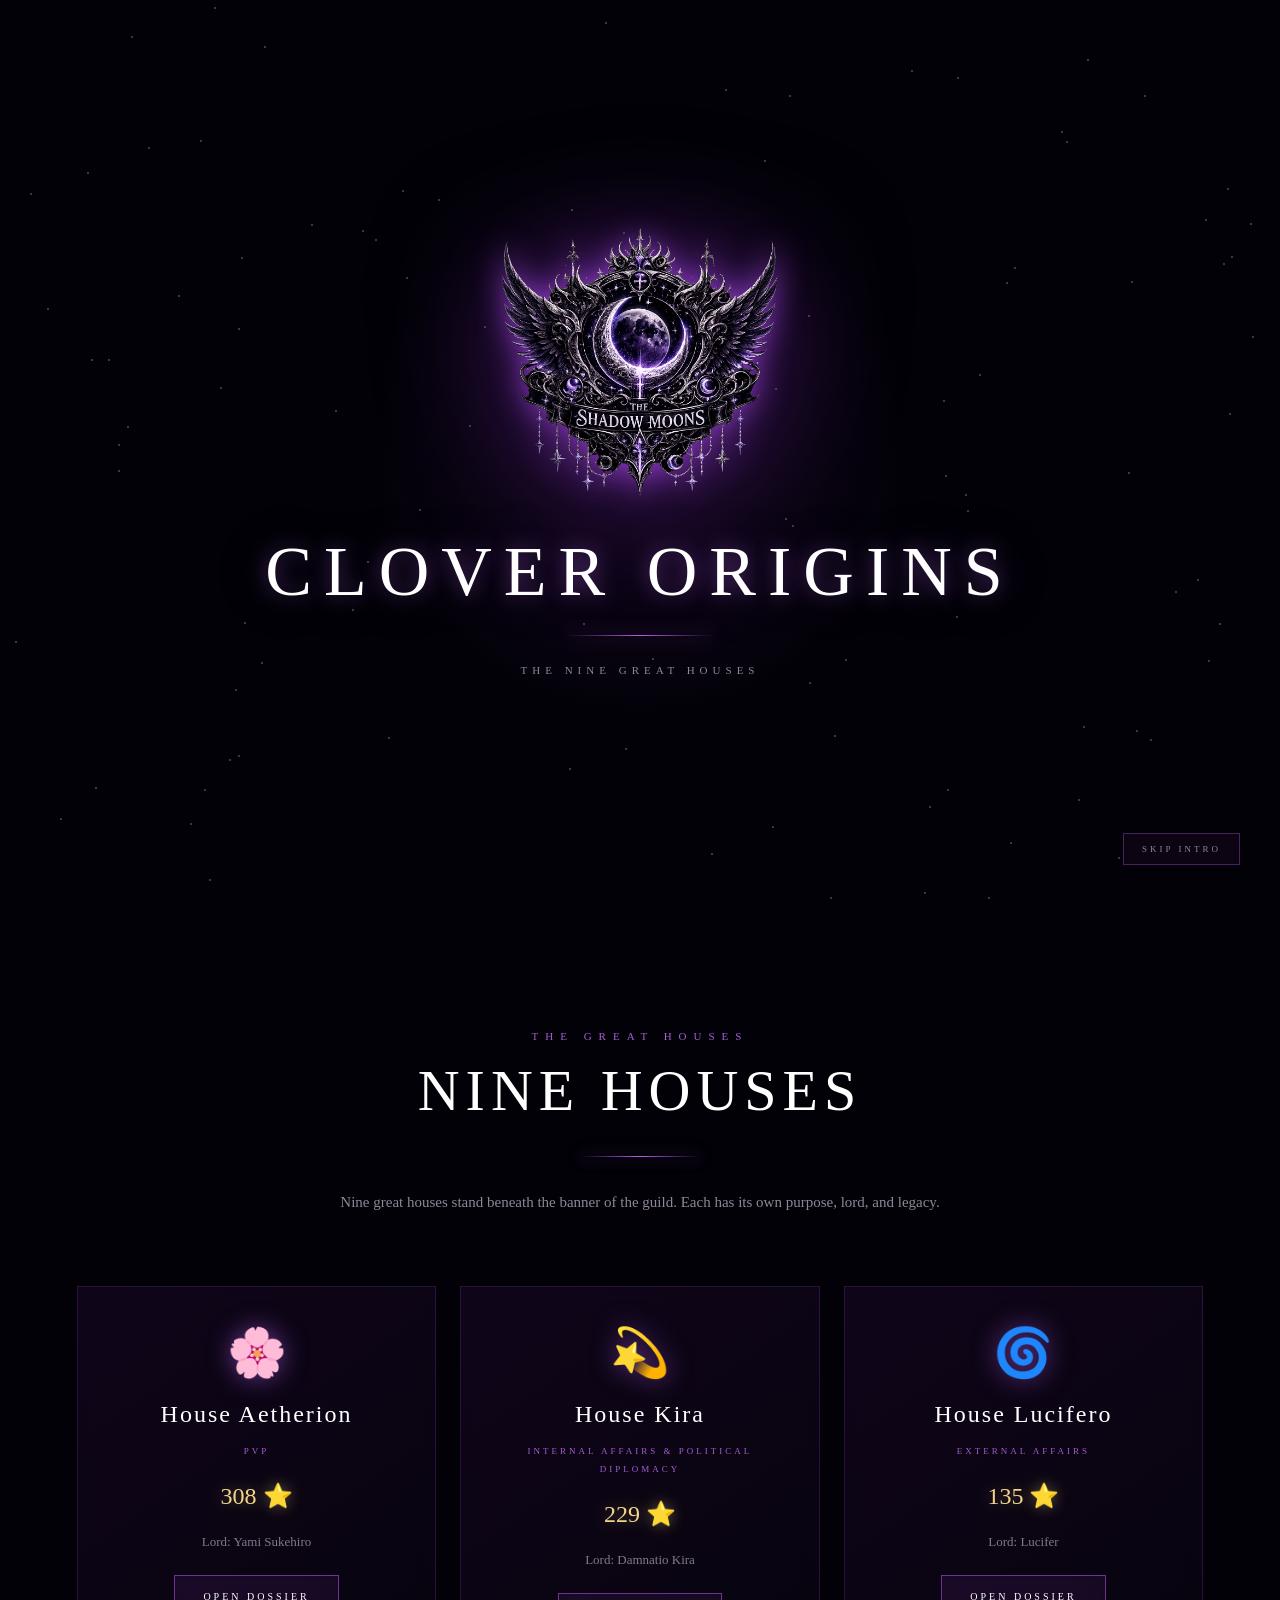
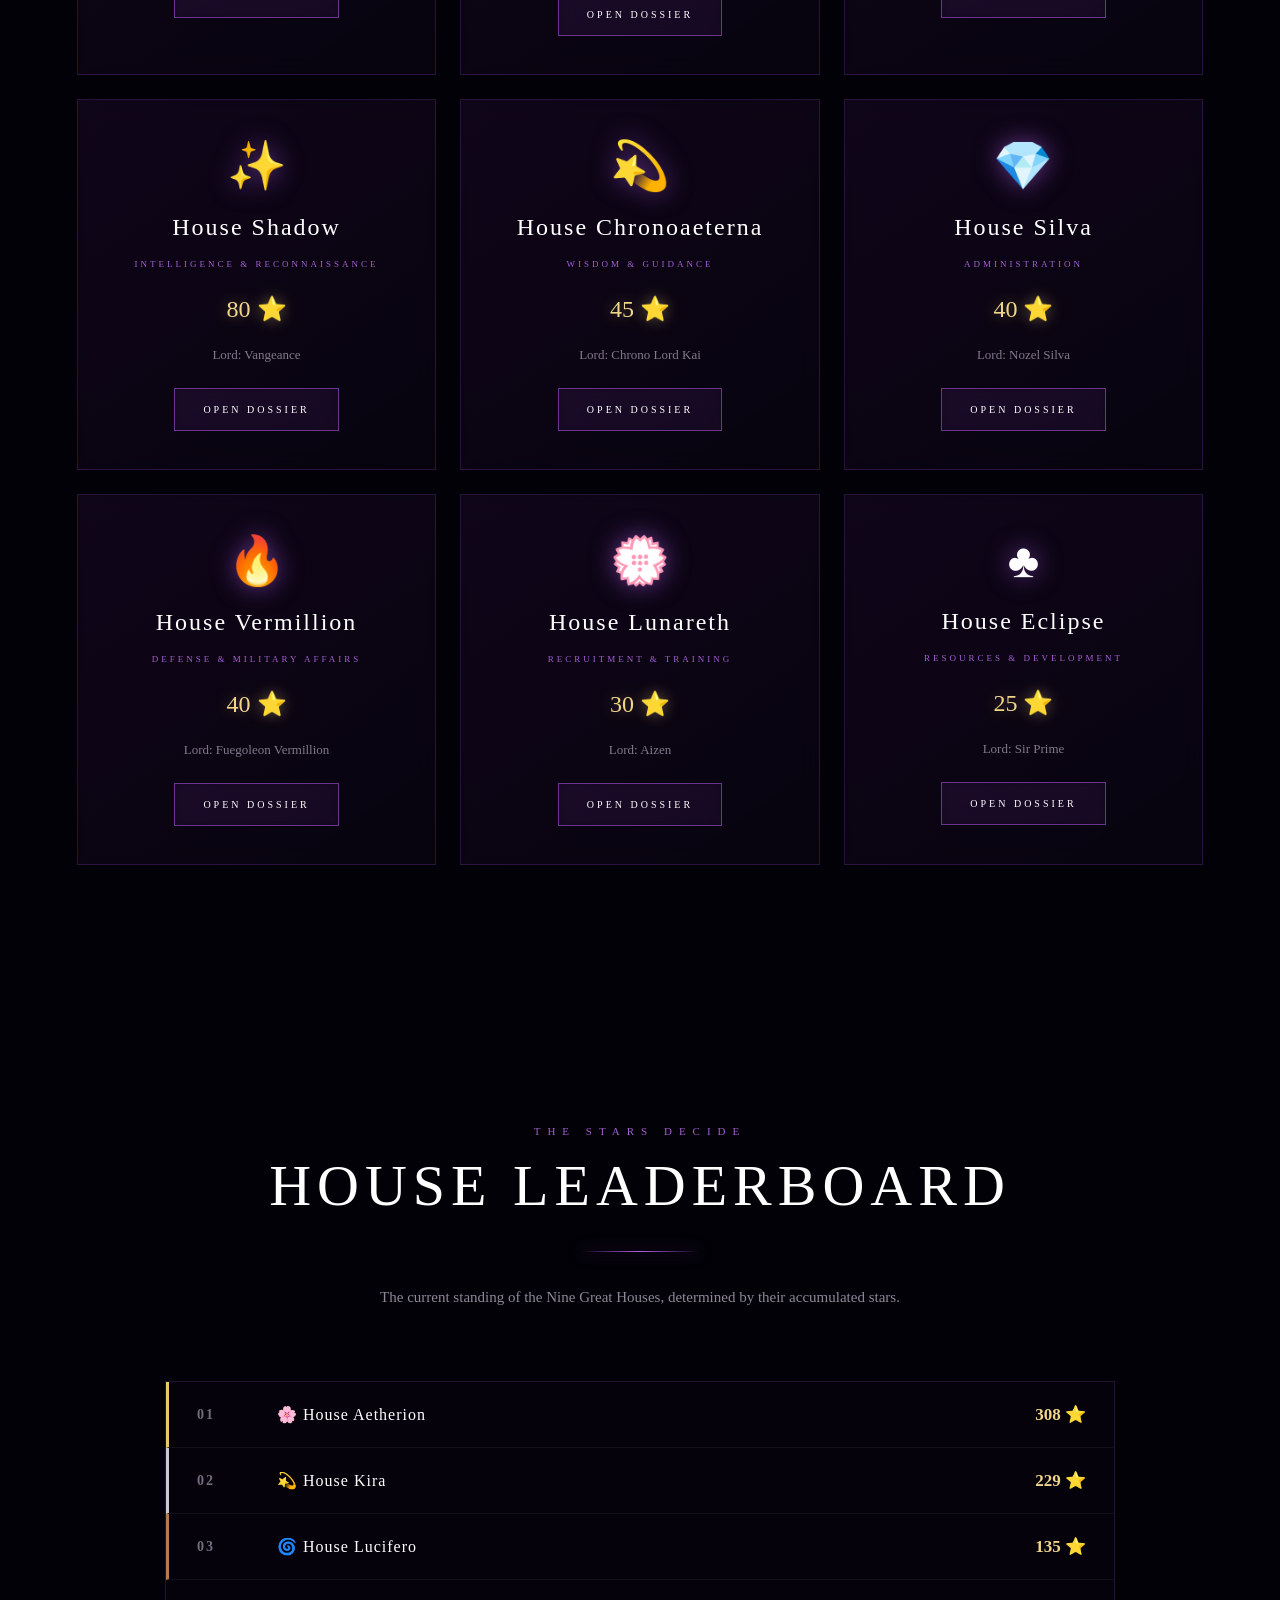
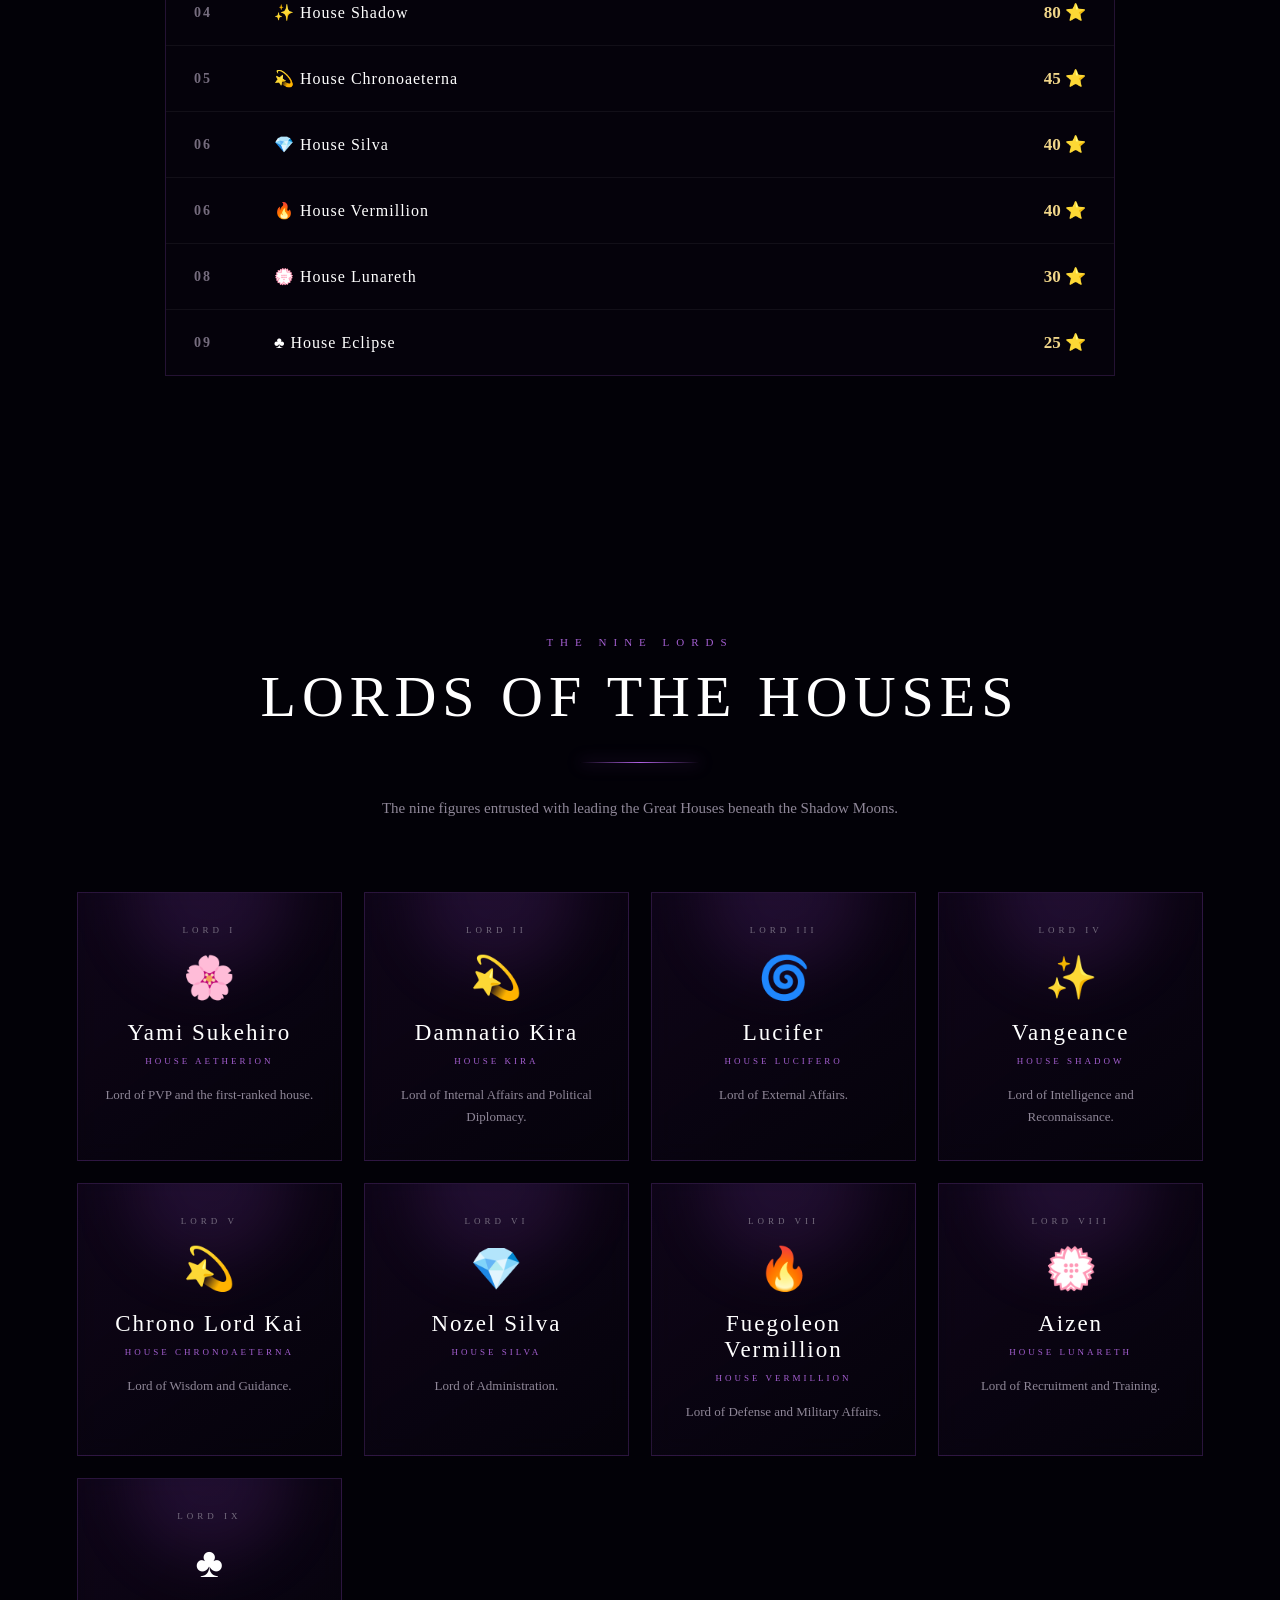
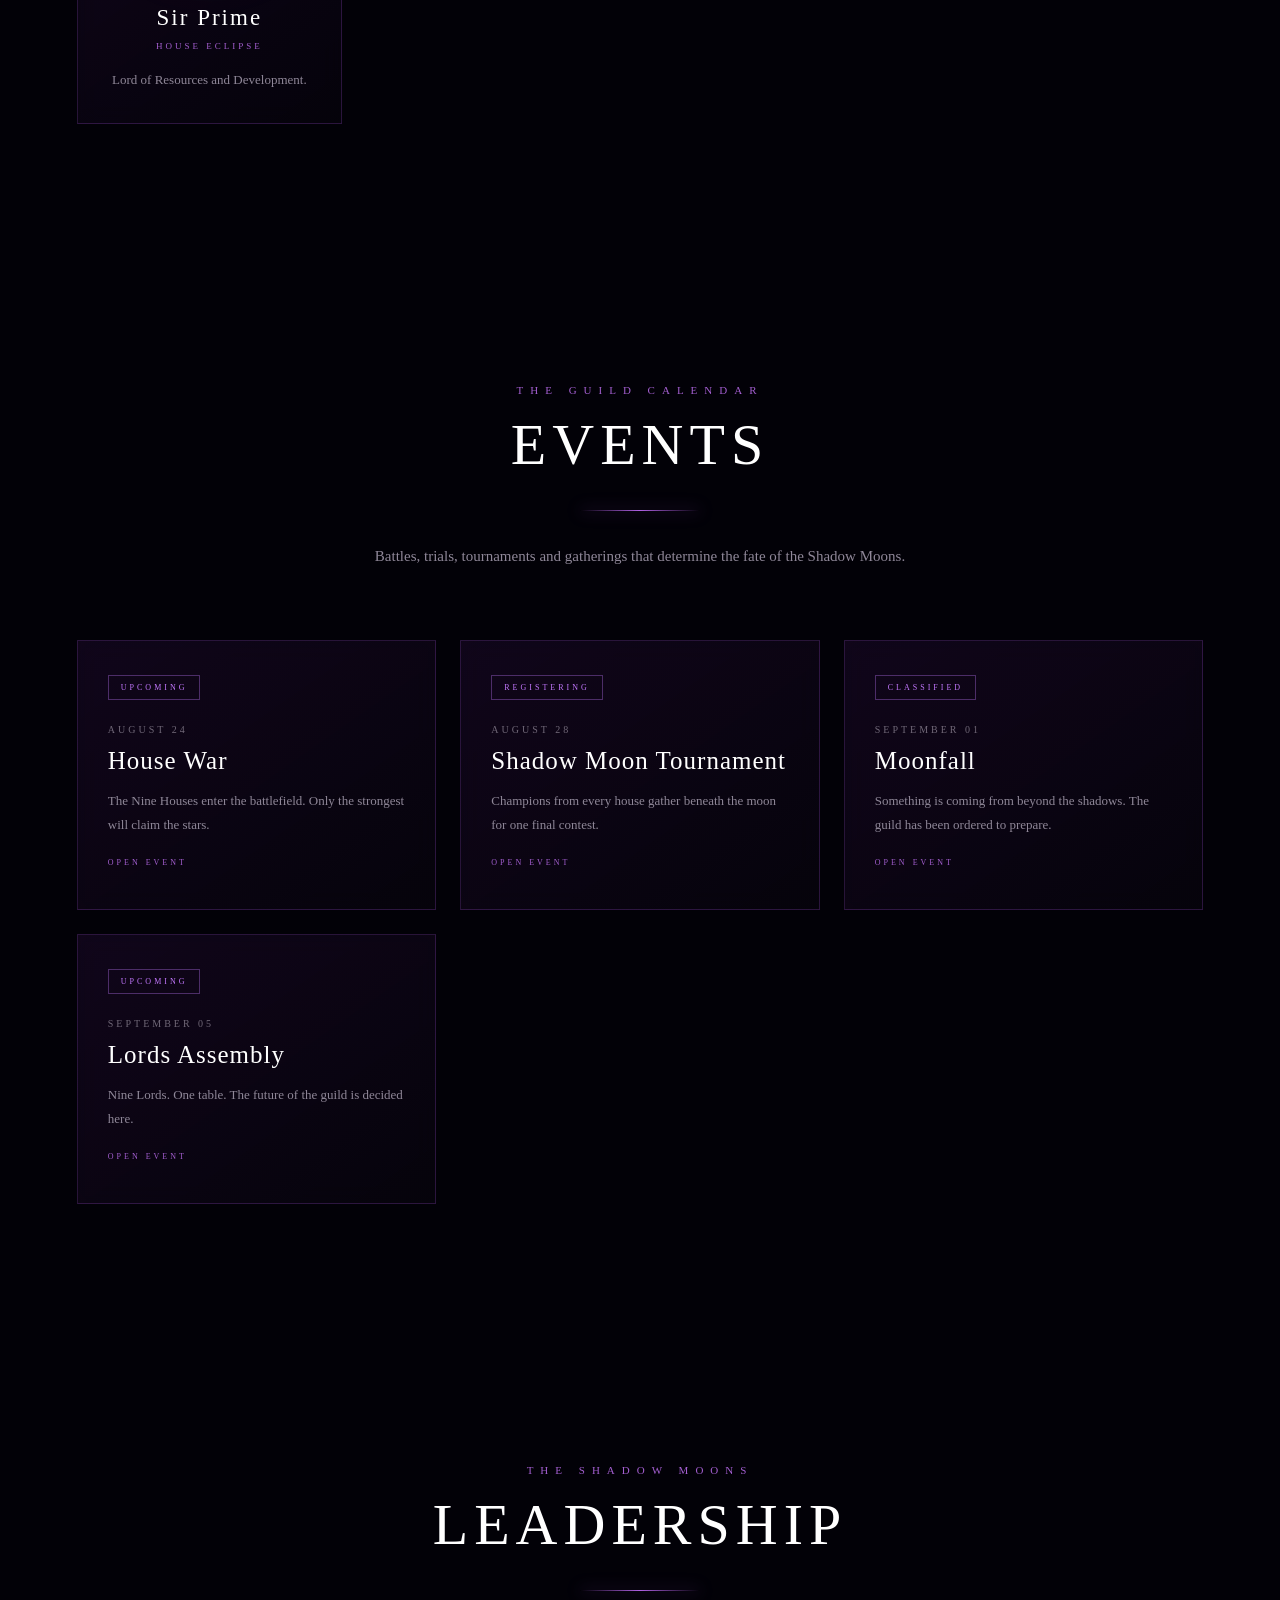
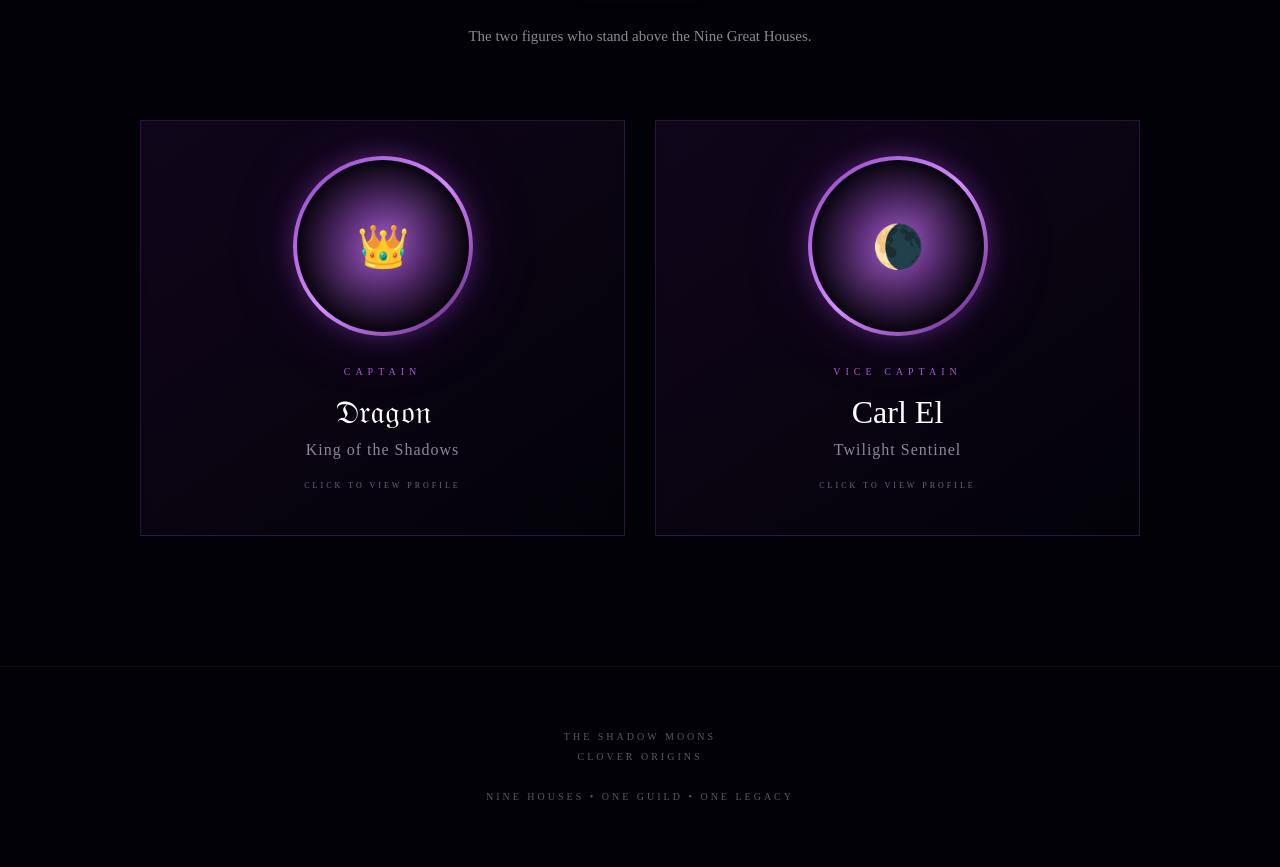
==== commit 5bdd686d: "Update index.html" ====
--- a/index.html
+++ b/index.html
@@ -3,1617 +3,1224 @@
 <head>
 <meta charset="UTF-8">
 <meta name="viewport" content="width=device-width, initial-scale=1.0">
+<meta name="theme-color" content="#020107">
 <title>The Shadow Moons | Clover Origins</title>
 
 <style>
-* {
-    margin: 0;
-    padding: 0;
-    box-sizing: border-box;
-}
-
-html {
-    scroll-behavior: smooth;
-}
-
-body {
-    background: #020107;
-    color: #fff;
-    font-family: Georgia, "Times New Roman", serif;
-    overflow-x: hidden;
-}
-
-body.intro-active {
-    overflow: hidden;
-}
-
-button,
-a {
-    font-family: inherit;
+*{
+    margin:0;
+    padding:0;
+    box-sizing:border-box;
+}
+
+html{
+    scroll-behavior:smooth;
+}
+
+body{
+    background:#020107;
+    color:#fff;
+    font-family:Georgia,"Times New Roman",serif;
+    overflow-x:hidden;
+}
+
+body.intro-active{
+    overflow:hidden;
+}
+
+button,a{
+    font-family:inherit;
 }
 
 /* =========================================================
-   INTRO / CREDITS
+   INTRO
 ========================================================= */
 
-#intro {
-    position: fixed;
-    inset: 0;
-    z-index: 9999;
+#intro{
+    position:fixed;
+    inset:0;
+    z-index:9999;
+    display:flex;
+    align-items:center;
+    justify-content:center;
+    overflow:hidden;
     background:
         radial-gradient(circle at center,
-            rgba(91, 34, 130, 0.22),
-            transparent 35%),
+        rgba(91,34,130,.22),
+        transparent 35%),
         #020107;
-
-    display: flex;
-    align-items: center;
-    justify-content: center;
-
-    overflow: hidden;
-
-    transition:
-        opacity 1.5s ease,
-        visibility 1.5s ease;
-}
-
-#intro.hidden {
-    opacity: 0;
-    visibility: hidden;
-    pointer-events: none;
-}
-
-.intro-stars {
-    position: absolute;
-    inset: 0;
-    pointer-events: none;
-}
-
-.intro-star {
-    position: absolute;
-    width: 2px;
-    height: 2px;
-    border-radius: 50%;
-    background: white;
-    opacity: 0.3;
-    animation: introStar 4s ease-in-out infinite;
-}
-
-@keyframes introStar {
-    0%,100% {
-        opacity: 0.15;
-        transform: scale(0.5);
-    }
-
-    50% {
-        opacity: 1;
-        transform: scale(1.7);
-    }
-}
-
-.intro-content {
-    position: relative;
-    z-index: 5;
-    text-align: center;
-    width: min(900px, 90%);
-}
-
-.credit {
-    position: absolute;
-    left: 50%;
-    transform: translateX(-50%);
-    width: 90%;
-
-    opacity: 0;
-
-    color: #aaa2b1;
-    font-size: 12px;
-    letter-spacing: 6px;
-    text-transform: uppercase;
-
-    animation: creditRoll 14s ease forwards;
-}
-
-.credit-one {
-    animation-delay: 0.5s;
-}
-
-.credit-two {
-    animation-delay: 3s;
-}
-
-.credit-three {
-    animation-delay: 5.5s;
-}
-
-.credit-four {
-    animation-delay: 8s;
-}
-
-@keyframes creditRoll {
-    0% {
-        opacity: 0;
-        transform: translate(-50%, 25px);
-    }
-
-    10% {
-        opacity: 1;
-        transform: translate(-50%, 0);
-    }
-
-    22% {
-        opacity: 1;
-        transform: translate(-50%, -10px);
-    }
-
-    30%,
-    100% {
-        opacity: 0;
-        transform: translate(-50%, -30px);
-    }
-}
-
-.intro-logo {
-    width: 280px;
-    max-width: 65vw;
-
-    opacity: 0;
-
+    transition:opacity 1.5s ease,visibility 1.5s ease;
+}
+
+#intro.hidden{
+    opacity:0;
+    visibility:hidden;
+    pointer-events:none;
+}
+
+.intro-stars{
+    position:absolute;
+    inset:0;
+}
+
+.intro-star{
+    position:absolute;
+    width:2px;
+    height:2px;
+    border-radius:50%;
+    background:#fff;
+    opacity:.3;
+    animation:introStar 4s ease-in-out infinite;
+}
+
+@keyframes introStar{
+    0%,100%{opacity:.15;transform:scale(.5)}
+    50%{opacity:1;transform:scale(1.7)}
+}
+
+.intro-content{
+    position:relative;
+    z-index:5;
+    width:min(900px,90%);
+    text-align:center;
+}
+
+.credit{
+    position:absolute;
+    left:50%;
+    width:90%;
+    opacity:0;
+    color:#aaa2b1;
+    font-size:12px;
+    letter-spacing:6px;
+    text-transform:uppercase;
+    animation:creditRoll 14s ease forwards;
+}
+
+.credit-one{animation-delay:.5s}
+.credit-two{animation-delay:3s}
+.credit-three{animation-delay:5.5s}
+.credit-four{animation-delay:8s}
+
+@keyframes creditRoll{
+    0%{opacity:0;transform:translate(-50%,25px)}
+    10%{opacity:1;transform:translate(-50%,0)}
+    22%{opacity:1;transform:translate(-50%,-10px)}
+    30%,100%{opacity:0;transform:translate(-50%,-30px)}
+}
+
+.intro-logo{
+    width:280px;
+    max-width:65vw;
+    opacity:0;
     filter:
-        drop-shadow(0 0 15px rgba(165,70,230,0.8))
-        drop-shadow(0 0 60px rgba(120,40,180,0.5));
-
-    animation: introLogo 4s ease forwards;
-    animation-delay: 9.5s;
-}
-
-@keyframes introLogo {
-    0% {
-        opacity: 0;
-        transform: scale(0.65);
-        filter:
-            brightness(0)
-            drop-shadow(0 0 0 transparent);
-    }
-
-    45% {
-        opacity: 1;
-        transform: scale(1.08);
-    }
-
-    70% {
-        transform: scale(1);
-    }
-
-    100% {
-        opacity: 1;
-        transform: scale(1);
-    }
-}
-
-.intro-title {
-    margin-top: 28px;
-
-    opacity: 0;
-
-    font-size: clamp(30px, 6vw, 70px);
-    letter-spacing: 12px;
-    font-weight: 400;
-
-    text-transform: uppercase;
-
+        drop-shadow(0 0 15px rgba(165,70,230,.8))
+        drop-shadow(0 0 60px rgba(120,40,180,.5));
+    animation:introLogo 4s ease forwards;
+    animation-delay:9.5s;
+}
+
+@keyframes introLogo{
+    0%{
+        opacity:0;
+        transform:scale(.65);
+        filter:brightness(0);
+    }
+    45%{opacity:1;transform:scale(1.08)}
+    70%,100%{opacity:1;transform:scale(1)}
+}
+
+.intro-title{
+    margin-top:28px;
+    opacity:0;
+    font-size:clamp(30px,6vw,70px);
+    letter-spacing:12px;
+    font-weight:400;
+    text-transform:uppercase;
     text-shadow:
-        0 0 20px rgba(190,110,245,0.45),
-        0 0 60px rgba(130,50,190,0.25);
-
-    animation: introTitle 3s ease forwards;
-    animation-delay: 11s;
-}
-
-@keyframes introTitle {
-    from {
-        opacity: 0;
-        letter-spacing: 25px;
-    }
-
-    to {
-        opacity: 1;
-        letter-spacing: 12px;
-    }
-}
-
-.intro-line {
-    width: 150px;
-    height: 1px;
-    margin: 28px auto;
-
-    background:
-        linear-gradient(
-            90deg,
-            transparent,
-            #b061e4,
-            transparent
-        );
-
-    box-shadow: 0 0 18px rgba(176,97,228,0.8);
-
-    opacity: 0;
-
-    animation: introLine 2s ease forwards;
-    animation-delay: 11.8s;
-}
-
-@keyframes introLine {
-    to {
-        opacity: 1;
-    }
-}
-
-.intro-subtitle {
-    color: #8f8798;
-    font-size: 11px;
-    letter-spacing: 5px;
-
-    opacity: 0;
-
-    animation: fadeIn 2s ease forwards;
-    animation-delay: 12.3s;
-}
-
-@keyframes fadeIn {
-    to {
-        opacity: 1;
-    }
-}
-
-.skip-intro {
-    position: absolute;
-    bottom: 35px;
-    right: 40px;
-
-    padding: 10px 18px;
-
-    border: 1px solid rgba(180,90,240,0.35);
-    background: rgba(80,30,110,0.12);
-
-    color: #8d8495;
-
-    font-size: 9px;
-    letter-spacing: 3px;
-    text-transform: uppercase;
-
-    cursor: pointer;
-
-    transition: 0.3s;
-}
-
-.skip-intro:hover {
-    color: #fff;
-    border-color: #c478ff;
-    box-shadow: 0 0 20px rgba(168,76,226,0.25);
+        0 0 20px rgba(190,110,245,.45),
+        0 0 60px rgba(130,50,190,.25);
+    animation:introTitle 3s ease forwards;
+    animation-delay:11s;
+}
+
+@keyframes introTitle{
+    from{opacity:0;letter-spacing:25px}
+    to{opacity:1;letter-spacing:12px}
+}
+
+.intro-line{
+    width:150px;
+    height:1px;
+    margin:28px auto;
+    background:linear-gradient(90deg,transparent,#b061e4,transparent);
+    box-shadow:0 0 18px rgba(176,97,228,.8);
+    opacity:0;
+    animation:introLine 2s ease forwards;
+    animation-delay:11.8s;
+}
+
+@keyframes introLine{
+    to{opacity:1}
+}
+
+.intro-subtitle{
+    color:#8f8798;
+    font-size:11px;
+    letter-spacing:5px;
+    opacity:0;
+    animation:fadeIn 2s ease forwards;
+    animation-delay:12.3s;
+}
+
+@keyframes fadeIn{
+    to{opacity:1}
+}
+
+.skip-intro{
+    position:absolute;
+    bottom:35px;
+    right:40px;
+    padding:10px 18px;
+    border:1px solid rgba(180,90,240,.35);
+    background:rgba(80,30,110,.12);
+    color:#8d8495;
+    font-size:9px;
+    letter-spacing:3px;
+    text-transform:uppercase;
+    cursor:pointer;
+    transition:.3s;
+}
+
+.skip-intro:hover{
+    color:#fff;
+    border-color:#c478ff;
+    box-shadow:0 0 20px rgba(168,76,226,.25);
 }
 
 /* =========================================================
    COSMIC BACKGROUND
 ========================================================= */
 
-.space {
-    position: fixed;
-    inset: 0;
-    z-index: -10;
-    overflow: hidden;
-
+.space{
+    position:fixed;
+    inset:0;
+    z-index:-10;
+    overflow:hidden;
     background:
-        radial-gradient(
-            circle at 50% 40%,
-            rgba(100,38,155,0.16),
-            transparent 28%
-        ),
-        radial-gradient(
-            circle at 20% 80%,
-            rgba(71,28,110,0.10),
-            transparent 30%
-        ),
+        radial-gradient(circle at 50% 40%,
+        rgba(100,38,155,.16),
+        transparent 28%),
+        radial-gradient(circle at 20% 80%,
+        rgba(71,28,110,.10),
+        transparent 30%),
         #020107;
 }
 
-.moon {
-    position: absolute;
-
-    width: 620px;
-    height: 620px;
-
-    left: 50%;
-    top: 43%;
-
-    transform: translate(-50%, -50%);
-
-    border-radius: 50%;
-
+.moon{
+    position:absolute;
+    width:620px;
+    height:620px;
+    left:50%;
+    top:43%;
+    transform:translate(-50%,-50%);
+    border-radius:50%;
     background:
-        radial-gradient(
-            circle at 35% 30%,
-            rgba(255,255,255,0.95),
-            rgba(210,203,218,0.9) 28%,
-            rgba(124,113,134,0.7) 58%,
-            rgba(31,25,39,0.95) 100%
-        );
-
+        radial-gradient(circle at 35% 30%,
+        rgba(255,255,255,.95),
+        rgba(210,203,218,.9) 28%,
+        rgba(124,113,134,.7) 58%,
+        rgba(31,25,39,.95) 100%);
     box-shadow:
-        0 0 30px rgba(220,210,230,0.25),
-        0 0 100px rgba(133,70,182,0.22),
-        0 0 180px rgba(102,39,150,0.15);
-
-    opacity: 0.18;
-
-    animation:
-        moonFloat 12s ease-in-out infinite,
-        moonPulse 7s ease-in-out infinite;
-}
-
-@keyframes moonFloat {
-    0%,100% {
-        transform: translate(-50%,-50%) scale(1);
-    }
-
-    50% {
-        transform: translate(-50%,-52%) scale(1.04);
-    }
-}
-
-@keyframes moonPulse {
-    0%,100% {
-        opacity: 0.13;
-    }
-
-    50% {
-        opacity: 0.22;
-    }
-}
-
-.moon-glow {
-    position: absolute;
-
-    width: 900px;
-    height: 900px;
-
-    left: 50%;
-    top: 43%;
-
-    transform: translate(-50%,-50%);
-
-    border-radius: 50%;
-
-    background:
-        radial-gradient(
-            circle,
-            rgba(147,71,201,0.12),
-            transparent 65%
-        );
-
-    animation: glowPulse 8s ease-in-out infinite;
-    pointer-events: none;
-}
-
-@keyframes glowPulse {
-    0%,100% {
-        transform: translate(-50%,-50%) scale(0.9);
-    }
-
-    50% {
-        transform: translate(-50%,-50%) scale(1.1);
-    }
-}
-
-/* =========================================================
-   STARS
-========================================================= */
+        0 0 30px rgba(220,210,230,.25),
+        0 0 100px rgba(133,70,182,.22),
+        0 0 180px rgba(102,39,150,.15);
+    opacity:.18;
+    animation:moonFloat 12s ease-in-out infinite,
+              moonPulse 7s ease-in-out infinite;
+}
+
+@keyframes moonFloat{
+    0%,100%{transform:translate(-50%,-50%) scale(1)}
+    50%{transform:translate(-50%,-52%) scale(1.04)}
+}
+
+@keyframes moonPulse{
+    0%,100%{opacity:.13}
+    50%{opacity:.22}
+}
+
+.moon-glow{
+    position:absolute;
+    width:900px;
+    height:900px;
+    left:50%;
+    top:43%;
+    transform:translate(-50%,-50%);
+    border-radius:50%;
+    background:radial-gradient(circle,
+        rgba(147,71,201,.12),
+        transparent 65%);
+    animation:glowPulse 8s ease-in-out infinite;
+}
+
+@keyframes glowPulse{
+    0%,100%{transform:translate(-50%,-50%) scale(.9)}
+    50%{transform:translate(-50%,-50%) scale(1.1)}
+}
 
 .stars,
-.particles {
-    position: absolute;
-    inset: 0;
-}
-
-.star {
-    position: absolute;
-
-    width: 2px;
-    height: 2px;
-
-    border-radius: 50%;
-    background: #fff;
-
-    opacity: 0.4;
-
+.particles{
+    position:absolute;
+    inset:0;
+}
+
+.star{
+    position:absolute;
+    width:2px;
+    height:2px;
+    border-radius:50%;
+    background:#fff;
+    opacity:.4;
     animation:
         starFloat linear infinite,
         starTwinkle ease-in-out infinite;
 }
 
-@keyframes starFloat {
-    from {
-        transform: translateY(0) translateX(0);
-    }
-
-    to {
-        transform: translateY(-120px) translateX(30px);
-    }
-}
-
-@keyframes starTwinkle {
-    0%,100% {
-        opacity: 0.15;
-        transform: scale(0.7);
-    }
-
-    50% {
-        opacity: 1;
-        transform: scale(1.5);
-    }
-}
-
-.particle {
-    position: absolute;
-
-    width: 3px;
-    height: 3px;
-
-    border-radius: 50%;
-
-    background: #a95ee4;
-
-    box-shadow:
-        0 0 8px #a95ee4,
-        0 0 18px rgba(169,94,228,0.5);
-
-    opacity: 0.5;
-
-    animation: particleMove linear infinite;
-}
-
-@keyframes particleMove {
-    0% {
-        transform:
-            translateY(110vh)
-            translateX(0);
-        opacity: 0;
-    }
-
-    10% {
-        opacity: 0.6;
-    }
-
-    90% {
-        opacity: 0.4;
-    }
-
-    100% {
-        transform:
-            translateY(-20vh)
-            translateX(80px);
-        opacity: 0;
+@keyframes starFloat{
+    from{transform:translateY(0) translateX(0)}
+    to{transform:translateY(-120px) translateX(30px)}
+}
+
+@keyframes starTwinkle{
+    0%,100%{opacity:.15;transform:scale(.7)}
+    50%{opacity:1;transform:scale(1.5)}
+}
+
+.particle{
+    position:absolute;
+    width:3px;
+    height:3px;
+    border-radius:50%;
+    background:#a95ee4;
+    box-shadow:0 0 8px #a95ee4,0 0 18px rgba(169,94,228,.5);
+    opacity:.5;
+    animation:particleMove linear infinite;
+}
+
+@keyframes particleMove{
+    0%{
+        transform:translateY(110vh) translateX(0);
+        opacity:0;
+    }
+    10%{opacity:.6}
+    90%{opacity:.4}
+    100%{
+        transform:translateY(-20vh) translateX(80px);
+        opacity:0;
     }
 }
 
 /* =========================================================
-   NAVIGATION
+   NAV
 ========================================================= */
 
-nav {
-    position: fixed;
-
-    top: 0;
-    left: 0;
-
-    width: 100%;
-    height: 82px;
-
-    display: flex;
-    align-items: center;
-    justify-content: space-between;
-
-    padding: 0 6%;
-
-    z-index: 100;
-
-    background:
-        linear-gradient(
-            to bottom,
-            rgba(2,1,7,0.90),
-            rgba(2,1,7,0)
-        );
-
-    backdrop-filter: blur(8px);
-}
-
-.nav-logo {
-    display: flex;
-    align-items: center;
-    gap: 12px;
-
-    font-size: 14px;
-    letter-spacing: 4px;
-    font-weight: bold;
-}
-
-.nav-logo img {
-    width: 44px;
-    height: 44px;
-
-    object-fit: contain;
-
-    filter:
-        drop-shadow(
-            0 0 8px
-            rgba(153,68,214,0.8)
-        );
-}
-
-.nav-links {
-    display: flex;
-    gap: 26px;
-}
-
-.nav-links a {
-    color: #aaa3b0;
-    text-decoration: none;
-
-    font-size: 10px;
-    letter-spacing: 2px;
-    text-transform: uppercase;
-
-    transition: 0.35s ease;
-}
-
-.nav-links a:hover {
-    color: #c478ff;
-
-    text-shadow:
-        0 0 15px
-        rgba(196,120,255,0.8);
-}
-
-.discord-nav {
-    color: #c478ff !important;
-
-    text-shadow:
-        0 0 12px
-        rgba(196,120,255,0.35);
+nav{
+    position:fixed;
+    top:0;
+    left:0;
+    width:100%;
+    height:82px;
+    display:flex;
+    align-items:center;
+    justify-content:space-between;
+    padding:0 6%;
+    z-index:100;
+    background:linear-gradient(to bottom,
+        rgba(2,1,7,.92),
+        rgba(2,1,7,0));
+    backdrop-filter:blur(8px);
+}
+
+.nav-logo{
+    display:flex;
+    align-items:center;
+    gap:12px;
+    font-size:14px;
+    letter-spacing:4px;
+    font-weight:bold;
+}
+
+.nav-logo img{
+    width:44px;
+    height:44px;
+    object-fit:contain;
+    filter:drop-shadow(0 0 8px rgba(153,68,214,.8));
+}
+
+.nav-links{
+    display:flex;
+    gap:26px;
+}
+
+.nav-links a{
+    color:#aaa3b0;
+    text-decoration:none;
+    font-size:10px;
+    letter-spacing:2px;
+    text-transform:uppercase;
+    transition:.35s ease;
+}
+
+.nav-links a:hover{
+    color:#c478ff;
+    text-shadow:0 0 15px rgba(196,120,255,.8);
+}
+
+.discord-nav{
+    color:#c478ff!important;
 }
 
 /* =========================================================
    HERO
 ========================================================= */
 
-.hero {
-    min-height: 100vh;
-
-    display: flex;
-    align-items: center;
-    justify-content: center;
-
-    text-align: center;
-
-    position: relative;
-
-    padding: 120px 20px 80px;
-}
-
-.hero-content {
-    position: relative;
-    z-index: 5;
-
-    max-width: 1000px;
-}
-
-.hero-logo {
-    width: 280px;
-    max-width: 65vw;
-
-    margin-bottom: 30px;
-
+.hero{
+    min-height:100vh;
+    display:flex;
+    align-items:center;
+    justify-content:center;
+    text-align:center;
+    position:relative;
+    padding:120px 20px 80px;
+}
+
+.hero-content{
+    position:relative;
+    z-index:5;
+    max-width:1000px;
+}
+
+.hero-logo{
+    width:280px;
+    max-width:65vw;
+    margin-bottom:30px;
     filter:
-        drop-shadow(
-            0 0 10px
-            rgba(149,64,210,0.7)
-        )
-        drop-shadow(
-            0 0 35px
-            rgba(120,40,180,0.35)
-        );
-
-    animation:
-        logoFloat
-        6s
-        ease-in-out
-        infinite;
-}
-
-@keyframes logoFloat {
-    0%,100% {
-        transform: translateY(0);
-    }
-
-    50% {
-        transform: translateY(-12px);
-    }
-}
-
-.eyebrow {
-    color: #a45fd1;
-
-    font-size: 11px;
-    letter-spacing: 7px;
-    text-transform: uppercase;
-}
-
-h1 {
-    margin-top: 18px;
-
-    font-size:
-        clamp(
-            42px,
-            8vw,
-            94px
-        );
-
-    letter-spacing: 9px;
-    line-height: 1;
-
-    font-weight: 400;
-
-    text-transform: uppercase;
-
+        drop-shadow(0 0 10px rgba(149,64,210,.7))
+        drop-shadow(0 0 35px rgba(120,40,180,.35));
+    animation:logoFloat 6s ease-in-out infinite;
+}
+
+@keyframes logoFloat{
+    0%,100%{transform:translateY(0)}
+    50%{transform:translateY(-12px)}
+}
+
+.eyebrow{
+    color:#a45fd1;
+    font-size:11px;
+    letter-spacing:7px;
+    text-transform:uppercase;
+}
+
+h1{
+    margin-top:18px;
+    font-size:clamp(42px,8vw,94px);
+    letter-spacing:9px;
+    line-height:1;
+    font-weight:400;
+    text-transform:uppercase;
     text-shadow:
-        0 0 15px rgba(190,112,245,0.25),
-        0 0 50px rgba(130,50,190,0.2);
-}
-
-.divider {
-    width: 120px;
-    height: 1px;
-
-    margin: 32px auto;
-
-    background:
-        linear-gradient(
-            90deg,
-            transparent,
-            #b061e4,
-            transparent
-        );
-
-    box-shadow:
-        0 0 15px
-        rgba(176,97,228,0.7);
-}
-
-.tagline {
-    color: #aaa2b1;
-
-    max-width: 600px;
-
-    margin: 0 auto 40px;
-
-    font-size: 17px;
-    line-height: 1.8;
-    letter-spacing: 1px;
-}
-
-/* =========================================================
-   BUTTONS
-========================================================= */
-
-.hero-buttons {
-    display: flex;
-    justify-content: center;
-
-    gap: 15px;
-
-    flex-wrap: wrap;
-}
-
-.btn {
-    position: relative;
-
-    overflow: hidden;
-
-    display: inline-block;
-
-    padding: 15px 28px;
-
-    border:
-        1px
-        solid
-        rgba(177,91,232,0.55);
-
-    background:
-        rgba(100,38,140,0.13);
-
-    color: #fff;
-
-    text-decoration: none;
-
-    font-size: 10px;
-
-    letter-spacing: 3px;
-
-    text-transform: uppercase;
-
-    transition: 0.4s ease;
-
-    backdrop-filter: blur(5px);
-
-    cursor: pointer;
-}
-
-.btn:hover {
-    transform: translateY(-4px);
-
-    border-color: #c47aff;
-
-    box-shadow:
-        0 0 20px
-        rgba(168,76,226,0.35);
-}
-
-.btn-primary {
-    background:
-        rgba(117,45,167,0.28);
-}
-
-.discord-btn {
-    border-color:
-        rgba(196,120,255,0.75);
-
-    background:
-        rgba(117,45,167,0.38);
-
-    box-shadow:
-        0 0 20px
-        rgba(168,76,226,0.12);
+        0 0 15px rgba(190,112,245,.25),
+        0 0 50px rgba(130,50,190,.2);
+}
+
+.divider{
+    width:120px;
+    height:1px;
+    margin:32px auto;
+    background:linear-gradient(90deg,transparent,#b061e4,transparent);
+    box-shadow:0 0 15px rgba(176,97,228,.7);
+}
+
+.tagline{
+    color:#aaa2b1;
+    max-width:600px;
+    margin:0 auto 40px;
+    font-size:17px;
+    line-height:1.8;
+    letter-spacing:1px;
+}
+
+.hero-buttons{
+    display:flex;
+    justify-content:center;
+    gap:15px;
+    flex-wrap:wrap;
+}
+
+.btn{
+    position:relative;
+    overflow:hidden;
+    display:inline-block;
+    padding:15px 28px;
+    border:1px solid rgba(177,91,232,.55);
+    background:rgba(100,38,140,.13);
+    color:#fff;
+    text-decoration:none;
+    font-size:10px;
+    letter-spacing:3px;
+    text-transform:uppercase;
+    transition:.4s ease;
+    backdrop-filter:blur(5px);
+    cursor:pointer;
+}
+
+.btn:hover{
+    transform:translateY(-4px);
+    border-color:#c47aff;
+    box-shadow:0 0 20px rgba(168,76,226,.35);
+}
+
+.btn-primary{
+    background:rgba(117,45,167,.28);
+}
+
+.discord-btn{
+    border-color:rgba(196,120,255,.75);
+    background:rgba(117,45,167,.38);
 }
 
 /* =========================================================
    SECTIONS
 ========================================================= */
 
-section:not(.hero) {
-    position: relative;
-
-    padding: 130px 6%;
-
-    max-width: 1500px;
-
-    margin: auto;
-}
-
-.section-heading {
-    text-align: center;
-
-    margin-bottom: 70px;
-}
-
-.section-heading h2 {
-    margin-top: 15px;
-
-    font-size:
-        clamp(
-            32px,
-            5vw,
-            58px
-        );
-
-    letter-spacing: 6px;
-
-    font-weight: 400;
-
-    text-transform: uppercase;
-}
-
-.section-heading p {
-    max-width: 650px;
-
-    margin: auto;
-
-    color: #8f8798;
-
-    line-height: 1.8;
-
-    font-size: 15px;
+section:not(.hero){
+    position:relative;
+    padding:130px 6%;
+    max-width:1500px;
+    margin:auto;
+}
+
+.section-heading{
+    text-align:center;
+    margin-bottom:70px;
+}
+
+.section-heading h2{
+    margin-top:15px;
+    font-size:clamp(32px,5vw,58px);
+    letter-spacing:6px;
+    font-weight:400;
+    text-transform:uppercase;
+}
+
+.section-heading p{
+    max-width:650px;
+    margin:auto;
+    color:#8f8798;
+    line-height:1.8;
+    font-size:15px;
 }
 
 /* =========================================================
    HOUSES
 ========================================================= */
 
-.houses-grid {
-    display: grid;
-
-    grid-template-columns:
-        repeat(
-            auto-fit,
-            minmax(
-                280px,
-                1fr
-            )
-        );
-
-    gap: 24px;
-}
-
-.house-card {
-    position: relative;
-
-    min-height: 350px;
-
-    padding: 38px 28px;
-
-    text-align: center;
-
-    border:
-        1px
-        solid
-        rgba(161,83,214,0.20);
-
-    background:
-        linear-gradient(
-            145deg,
-            rgba(80,30,110,0.18),
-            rgba(10,5,18,0.65)
-        );
-
-    backdrop-filter: blur(12px);
-
-    overflow: hidden;
-
-    transition:
-        transform 0.5s ease,
-        border-color 0.5s ease,
-        box-shadow 0.5s ease;
-}
-
-.house-card::before {
-    content: "";
-
-    position: absolute;
-
-    inset: -2px;
-
-    background:
-        linear-gradient(
-            120deg,
-            transparent,
-            rgba(183,93,239,0.15),
-            transparent
-        );
-
-    transform: translateX(-100%);
-
-    transition: 0.8s ease;
-}
-
-.house-card:hover::before {
-    transform: translateX(100%);
-}
-
-.house-card:hover {
-    transform:
-        translateY(-12px)
-        scale(1.02);
-
-    border-color:
-        rgba(194,110,255,0.65);
-
+.houses-grid{
+    display:grid;
+    grid-template-columns:repeat(auto-fit,minmax(280px,1fr));
+    gap:24px;
+}
+
+.house-card{
+    position:relative;
+    min-height:350px;
+    padding:38px 28px;
+    text-align:center;
+    border:1px solid rgba(161,83,214,.20);
+    background:linear-gradient(145deg,
+        rgba(80,30,110,.18),
+        rgba(10,5,18,.65));
+    backdrop-filter:blur(12px);
+    overflow:hidden;
+    transition:.5s ease;
+}
+
+.house-card::before{
+    content:"";
+    position:absolute;
+    inset:-2px;
+    background:linear-gradient(120deg,
+        transparent,
+        rgba(183,93,239,.15),
+        transparent);
+    transform:translateX(-100%);
+    transition:.8s ease;
+}
+
+.house-card:hover::before{
+    transform:translateX(100%);
+}
+
+.house-card:hover{
+    transform:translateY(-12px) scale(1.02);
+    border-color:rgba(194,110,255,.65);
     box-shadow:
-        0 20px 60px
-        rgba(90,30,130,0.25),
-        0 0 30px
-        rgba(160,70,220,0.12);
-}
-
-.house-symbol {
-    font-size: 48px;
-
-    margin-bottom: 20px;
-
-    filter:
-        drop-shadow(
-            0 0 12px
-            rgba(190,100,255,0.5)
-        );
-}
-
-.house-card h3 {
-    font-size: 24px;
-
-    font-weight: 400;
-
-    letter-spacing: 2px;
-
-    margin-bottom: 12px;
-}
-
-.house-card > span {
-    color: #a45fd1;
-
-    font-size: 9px;
-
-    letter-spacing: 3px;
-}
-
-.house-stars {
-    margin: 24px 0;
-
-    font-size: 24px;
-
-    color: #f1d68a;
-
-    text-shadow:
-        0 0 15px
-        rgba(241,214,138,0.4);
-}
-
-.house-card p {
-    color: #82798b;
-
-    font-size: 13px;
-
-    margin-bottom: 25px;
-}
-
-.house-card .btn {
-    font-size: 8px;
+        0 20px 60px rgba(90,30,130,.25),
+        0 0 30px rgba(160,70,220,.12);
+}
+
+.house-symbol{
+    font-size:48px;
+    margin-bottom:20px;
+    filter:drop-shadow(0 0 12px rgba(190,100,255,.5));
+}
+
+.house-card h3{
+    font-size:24px;
+    font-weight:400;
+    letter-spacing:2px;
+    margin-bottom:12px;
+}
+
+.house-card>span{
+    color:#a45fd1;
+    font-size:9px;
+    letter-spacing:3px;
+}
+
+.house-stars{
+    margin:24px 0;
+    font-size:24px;
+    color:#f1d68a;
+    text-shadow:0 0 15px rgba(241,214,138,.4);
+}
+
+.house-card p{
+    color:#82798b;
+    font-size:13px;
+    margin-bottom:25px;
 }
 
 /* =========================================================
    LEADERBOARD
 ========================================================= */
 
-.leaderboard {
-    max-width: 950px;
-
-    margin: auto;
-
-    border:
-        1px
-        solid
-        rgba(161,83,214,0.20);
-
+.leaderboard{
+    max-width:950px;
+    margin:auto;
+    border:1px solid rgba(161,83,214,.20);
+    background:rgba(9,4,15,.65);
+    backdrop-filter:blur(14px);
+}
+
+.leader-row{
+    display:grid;
+    grid-template-columns:80px 1fr 150px;
+    align-items:center;
+    padding:22px 28px;
+    border-bottom:1px solid rgba(255,255,255,.05);
+    transition:.35s ease;
+}
+
+.leader-row:last-child{
+    border-bottom:none;
+}
+
+.leader-row:hover{
+    background:rgba(147,71,201,.08);
+    padding-left:38px;
+}
+
+.leader-row strong{
+    color:#756c7e;
+    font-size:14px;
+    letter-spacing:2px;
+}
+
+.leader-row span{
+    font-size:16px;
+    letter-spacing:1px;
+}
+
+.leader-row b{
+    text-align:right;
+    color:#f1d68a;
+    font-size:17px;
+}
+
+.leader-row.first{
+    border-left:3px solid #e8c96a;
+}
+
+.leader-row.second{
+    border-left:3px solid #c8c8d0;
+}
+
+.leader-row.third{
+    border-left:3px solid #b87955;
+}
+
+/* =========================================================
+   LORDS
+========================================================= */
+
+.lords-grid{
+    display:grid;
+    grid-template-columns:repeat(auto-fit,minmax(260px,1fr));
+    gap:22px;
+}
+
+.lord-card{
+    position:relative;
+    padding:32px 25px;
+    text-align:center;
+    border:1px solid rgba(161,83,214,.22);
+    background:linear-gradient(145deg,
+        rgba(62,23,88,.22),
+        rgba(6,3,12,.78));
+    backdrop-filter:blur(12px);
+    overflow:hidden;
+    transition:.45s ease;
+}
+
+.lord-card::after{
+    content:"";
+    position:absolute;
+    width:160px;
+    height:160px;
+    left:50%;
+    top:-80px;
+    transform:translateX(-50%);
+    border-radius:50%;
+    background:rgba(175,82,239,.12);
+    filter:blur(30px);
+}
+
+.lord-card:hover{
+    transform:translateY(-8px);
+    border-color:rgba(196,120,255,.65);
+    box-shadow:0 20px 50px rgba(92,30,135,.22);
+}
+
+.lord-number{
+    position:relative;
+    z-index:2;
+    color:#756c7e;
+    font-size:9px;
+    letter-spacing:4px;
+}
+
+.lord-icon{
+    position:relative;
+    z-index:2;
+    margin:18px 0;
+    font-size:42px;
+}
+
+.lord-card h3{
+    position:relative;
+    z-index:2;
+    font-size:23px;
+    font-weight:400;
+    letter-spacing:2px;
+}
+
+.lord-house{
+    position:relative;
+    z-index:2;
+    display:block;
+    margin-top:10px;
+    color:#a45fd1;
+    font-size:9px;
+    letter-spacing:3px;
+    text-transform:uppercase;
+}
+
+.lord-card p{
+    position:relative;
+    z-index:2;
+    margin-top:18px;
+    color:#8f8798;
+    font-size:13px;
+    line-height:1.7;
+}
+
+/* =========================================================
+   EVENTS
+========================================================= */
+
+.events-grid{
+    display:grid;
+    grid-template-columns:repeat(auto-fit,minmax(280px,1fr));
+    gap:24px;
+}
+
+.event-card{
+    position:relative;
+    padding:34px 30px;
+    min-height:270px;
+    border:1px solid rgba(161,83,214,.22);
+    background:linear-gradient(145deg,
+        rgba(75,27,105,.2),
+        rgba(7,4,13,.78));
+    backdrop-filter:blur(12px);
+    overflow:hidden;
+    cursor:pointer;
+    transition:.5s ease;
+}
+
+.event-card::before{
+    content:"";
+    position:absolute;
+    left:-100%;
+    top:0;
+    width:70%;
+    height:100%;
+    background:linear-gradient(90deg,
+        transparent,
+        rgba(193,105,255,.08),
+        transparent);
+    transform:skewX(-20deg);
+    transition:.8s ease;
+}
+
+.event-card:hover::before{
+    left:130%;
+}
+
+.event-card:hover{
+    transform:translateY(-10px);
+    border-color:rgba(196,120,255,.65);
+    box-shadow:0 20px 60px rgba(90,30,130,.25);
+}
+
+.event-status{
+    display:inline-block;
+    padding:7px 12px;
+    border:1px solid rgba(196,120,255,.35);
+    color:#c478ff;
+    font-size:8px;
+    letter-spacing:3px;
+    text-transform:uppercase;
+}
+
+.event-date{
+    margin-top:24px;
+    color:#716878;
+    font-size:10px;
+    letter-spacing:3px;
+    text-transform:uppercase;
+}
+
+.event-card h3{
+    margin-top:12px;
+    font-size:25px;
+    font-weight:400;
+    letter-spacing:1px;
+}
+
+.event-card p{
+    margin-top:14px;
+    color:#8f8798;
+    font-size:13px;
+    line-height:1.8;
+}
+
+.event-more{
+    display:block;
+    margin-top:22px;
+    color:#a45fd1;
+    font-size:8px;
+    letter-spacing:3px;
+    text-transform:uppercase;
+}
+
+/* =========================================================
+   LEADERSHIP / PFP
+========================================================= */
+
+.leadership-grid{
+    display:grid;
+    grid-template-columns:repeat(2,minmax(280px,1fr));
+    gap:30px;
+    max-width:1000px;
+    margin:auto;
+}
+
+.leader-card{
+    position:relative;
+    padding:35px 30px 45px;
+    text-align:center;
+    border:1px solid rgba(161,83,214,.22);
+    background:linear-gradient(145deg,
+        rgba(85,30,120,.18),
+        rgba(5,3,10,.7));
+    backdrop-filter:blur(12px);
+    transition:.5s ease;
+    cursor:pointer;
+    overflow:hidden;
+}
+
+.leader-card:hover{
+    transform:translateY(-10px);
+    border-color:rgba(196,120,255,.65);
+    box-shadow:0 20px 60px rgba(90,30,130,.25);
+}
+
+.leader-pfp-wrap{
+    position:relative;
+    width:180px;
+    height:180px;
+    margin:0 auto 25px;
+    border-radius:50%;
+    padding:4px;
+    background:linear-gradient(135deg,
+        #8e42c2,
+        #d58aff,
+        #5d227d);
+    box-shadow:
+        0 0 25px rgba(168,76,226,.35),
+        0 0 70px rgba(126,45,180,.18);
+}
+
+.leader-pfp{
+    width:100%;
+    height:100%;
+    display:block;
+    border-radius:50%;
+    object-fit:cover;
+    border:3px solid #08030e;
+    background:#09040f;
+}
+
+.pfp-fallback{
+    display:none;
+    width:100%;
+    height:100%;
+    border-radius:50%;
+    align-items:center;
+    justify-content:center;
     background:
-        rgba(9,4,15,0.65);
-
-    backdrop-filter: blur(14px);
-}
-
-.leader-row {
-    display: grid;
-
-    grid-template-columns:
-        80px
-        1fr
-        150px;
-
-    align-items: center;
-
-    padding: 22px 28px;
-
-    border-bottom:
-        1px
-        solid
-        rgba(255,255,255,0.05);
-
-    transition: 0.35s ease;
-}
-
-.leader-row:last-child {
-    border-bottom: none;
-}
-
-.leader-row:hover {
-    background:
-        rgba(147,71,201,0.08);
-
-    padding-left: 38px;
-}
-
-.leader-row strong {
-    color: #756c7e;
-
-    font-size: 14px;
-
-    letter-spacing: 2px;
-}
-
-.leader-row span {
-    font-size: 16px;
-
-    letter-spacing: 1px;
-}
-
-.leader-row b {
-    text-align: right;
-
-    color: #f1d68a;
-
-    font-size: 17px;
-
-    text-shadow:
-        0 0 12px
-        rgba(241,214,138,0.35);
-}
-
-.leader-row.first {
-    border-left:
-        3px
-        solid
-        #e8c96a;
-
-    box-shadow:
-        inset 25px 0 50px
-        rgba(232,201,106,0.035);
-}
-
-.leader-row.second {
-    border-left:
-        3px
-        solid
-        #c8c8d0;
-}
-
-.leader-row.third {
-    border-left:
-        3px
-        solid
-        #b87955;
+        radial-gradient(circle,
+        rgba(122,46,164,.5),
+        #09040f 70%);
+    color:#a45fd1;
+    font-size:42px;
+}
+
+.leader-card.pfp-missing .leader-pfp{
+    display:none;
+}
+
+.leader-card.pfp-missing .pfp-fallback{
+    display:flex;
+}
+
+.leader-card>span:not(.profile-hint){
+    color:#a45fd1;
+    font-size:10px;
+    letter-spacing:5px;
+}
+
+.leader-card h3{
+    margin-top:15px;
+    font-size:32px;
+    font-weight:400;
+}
+
+.leader-card p{
+    margin-top:10px;
+    color:#8f8798;
+    letter-spacing:1px;
+}
+
+.profile-hint{
+    display:block;
+    margin-top:22px;
+    color:#706777;
+    font-size:8px;
+    letter-spacing:3px;
+    text-transform:uppercase;
 }
 
 /* =========================================================
-   LEADERSHIP
+   HOUSE DOSSIER + EVENT MODAL
 ========================================================= */
 
-.leadership-grid {
-    display: grid;
-
-    grid-template-columns:
-        repeat(
-            2,
-            minmax(
-                280px,
-                1fr
-            )
-        );
-
-    gap: 30px;
-
-    max-width: 900px;
-
-    margin: auto;
-}
-
-.leader-card {
-    position: relative;
-
-    padding: 55px 30px;
-
-    text-align: center;
-
-    border:
-        1px
-        solid
-        rgba(161,83,214,0.22);
-
-    background:
-        linear-gradient(
-            145deg,
-            rgba(85,30,120,0.18),
-            rgba(5,3,10,0.7)
-        );
-
-    backdrop-filter: blur(12px);
-
-    transition: 0.5s ease;
-
-    cursor: pointer;
-
-    overflow: hidden;
-}
-
-.leader-card::before {
-    content: "";
-
-    position: absolute;
-
-    inset: 0;
-
-    background:
-        radial-gradient(
-            circle at center,
-            rgba(180,90,240,0.12),
-            transparent 60%
-        );
-
-    opacity: 0;
-
-    transition: 0.5s;
-}
-
-.leader-card:hover::before {
-    opacity: 1;
-}
-
-.leader-card:hover {
-    transform: translateY(-10px);
-
-    border-color:
-        rgba(196,120,255,0.65);
-
-    box-shadow:
-        0 20px 60px
-        rgba(90,30,130,0.25);
-}
-
-.leader-symbol {
-    position: relative;
-    z-index: 2;
-
-    font-size: 55px;
-
-    margin-bottom: 20px;
-}
-
-.leader-card > span {
-    position: relative;
-    z-index: 2;
-
-    color: #a45fd1;
-
-    font-size: 10px;
-
-    letter-spacing: 5px;
-}
-
-.leader-card h3 {
-    position: relative;
-    z-index: 2;
-
-    margin-top: 18px;
-
-    font-size: 32px;
-
-    font-weight: 400;
-}
-
-.leader-card p {
-    position: relative;
-    z-index: 2;
-
-    margin-top: 10px;
-
-    color: #8f8798;
-
-    letter-spacing: 1px;
-}
-
-.profile-hint {
-    position: relative;
-    z-index: 2;
-
-    display: block;
-
-    margin-top: 25px;
-
-    color: #706777;
-
-    font-size: 8px;
-
-    letter-spacing: 3px;
-
-    text-transform: uppercase;
-}
-
-/* =========================================================
-   HOUSE DOSSIER MODAL
-========================================================= */
-
-.dossier {
-    position: fixed;
-
-    inset: 0;
-
-    z-index: 500;
-
-    display: flex;
-
-    align-items: center;
-    justify-content: center;
-
-    padding: 20px;
-
-    background:
-        rgba(0,0,0,0.78);
-
-    backdrop-filter: blur(12px);
-
-    opacity: 0;
-
-    visibility: hidden;
-
-    transition:
-        opacity 0.4s ease,
-        visibility 0.4s ease;
-}
-
-.dossier.active {
-    opacity: 1;
-    visibility: visible;
-}
-
-.dossier-box {
-    position: relative;
-
-    width: min(650px, 100%);
-
-    padding: 55px 45px;
-
-    text-align: center;
-
-    border:
-        1px
-        solid
-        rgba(192,103,255,0.55);
-
-    background:
-        radial-gradient(
-            circle at top,
-            rgba(102,38,145,0.35),
-            rgba(5,3,10,0.97) 65%
-        );
-
-    box-shadow:
-        0 0 80px
-        rgba(126,45,180,0.25);
-
-    transform:
-        scale(0.85)
-        translateY(30px);
-
-    transition:
-        transform 0.5s ease;
-}
-
-.dossier.active .dossier-box {
-    transform:
-        scale(1)
-        translateY(0);
-}
-
-.dossier-symbol {
-    font-size: 65px;
-
-    margin-bottom: 20px;
-}
-
-.dossier-box h2 {
-    font-size: 38px;
-
-    font-weight: 400;
-
-    letter-spacing: 3px;
-}
-
-.dossier-box .dossier-role {
-    display: block;
-
-    margin-top: 12px;
-
-    color: #a45fd1;
-
-    letter-spacing: 3px;
-
-    font-size: 10px;
-}
-
-.dossier-box p {
-    margin:
-        28px
-        auto;
-
-    max-width: 500px;
-
-    color: #a9a0b1;
-
-    line-height: 1.9;
-
-    font-size: 15px;
-}
-
-.close-dossier {
-    position: absolute;
-
-    top: 18px;
-    right: 22px;
-
-    border: none;
-
-    background: none;
-
-    color: #aaa;
-
-    font-size: 26px;
-
-    cursor: pointer;
-
-    transition: 0.3s;
-}
-
-.close-dossier:hover {
-    color: #d58aff;
-
-    transform: rotate(90deg);
+.dossier,
+.event-modal{
+    position:fixed;
+    inset:0;
+    z-index:500;
+    display:flex;
+    align-items:center;
+    justify-content:center;
+    padding:20px;
+    background:rgba(0,0,0,.82);
+    backdrop-filter:blur(12px);
+    opacity:0;
+    visibility:hidden;
+    transition:.4s ease;
+}
+
+.dossier.active,
+.event-modal.active{
+    opacity:1;
+    visibility:visible;
+}
+
+.dossier-box,
+.event-modal-box{
+    position:relative;
+    width:min(650px,100%);
+    max-height:90vh;
+    overflow:auto;
+    padding:55px 45px;
+    text-align:center;
+    border:1px solid rgba(192,103,255,.55);
+    background:radial-gradient(circle at top,
+        rgba(102,38,145,.35),
+        rgba(5,3,10,.97) 65%);
+    box-shadow:0 0 80px rgba(126,45,180,.25);
+    transform:scale(.85) translateY(30px);
+    transition:.5s ease;
+}
+
+.dossier.active .dossier-box,
+.event-modal.active .event-modal-box{
+    transform:scale(1) translateY(0);
+}
+
+.dossier-symbol,
+.event-modal-icon{
+    font-size:65px;
+    margin-bottom:20px;
+}
+
+.dossier-box h2,
+.event-modal-box h2{
+    font-size:38px;
+    font-weight:400;
+    letter-spacing:3px;
+}
+
+.dossier-role{
+    display:block;
+    margin-top:12px;
+    color:#a45fd1;
+    letter-spacing:3px;
+    font-size:10px;
+}
+
+.dossier-box p,
+.event-modal-box p{
+    margin:28px auto;
+    max-width:500px;
+    color:#a9a0b1;
+    line-height:1.9;
+    font-size:15px;
+}
+
+.close-dossier,
+.close-event{
+    position:absolute;
+    top:18px;
+    right:22px;
+    border:none;
+    background:none;
+    color:#aaa;
+    font-size:26px;
+    cursor:pointer;
+    transition:.3s;
+}
+
+.close-dossier:hover,
+.close-event:hover{
+    color:#d58aff;
+    transform:rotate(90deg);
 }
 
 /* =========================================================
    PROFILE MODAL
 ========================================================= */
 
-.profile-modal {
-    position: fixed;
-
-    inset: 0;
-
-    z-index: 700;
-
-    display: flex;
-
-    align-items: center;
-    justify-content: center;
-
-    padding: 20px;
-
-    background:
-        rgba(0,0,0,0.88);
-
-    backdrop-filter: blur(16px);
-
-    opacity: 0;
-
-    visibility: hidden;
-
-    transition:
-        opacity 0.45s ease,
-        visibility 0.45s ease;
-}
-
-.profile-modal.active {
-    opacity: 1;
-
-    visibility: visible;
-}
-
-.profile-box {
-    position: relative;
-
-    width: min(480px, 90vw);
-
-    padding: 25px;
-
-    display: flex;
-
-    align-items: center;
-    justify-content: center;
-
-    border:
-        1px
-        solid
-        rgba(194,110,255,0.65);
-
-    background:
-        radial-gradient(
-            circle,
-            rgba(78,25,110,0.3),
-            rgba(3,2,8,0.98) 72%
-        );
-
-    box-shadow:
-        0 0 100px
-        rgba(126,45,180,0.3);
-
-    transform:
-        scale(0.75)
-        translateY(25px);
-
-    transition:
-        transform 0.5s ease;
-}
-
-.profile-modal.active .profile-box {
-    transform:
-        scale(1)
-        translateY(0);
-}
-
-.profile-box img {
-    display: block;
-
-    width: 100%;
-
-    max-height: 70vh;
-
-    object-fit: contain;
-
-    border:
-        1px
-        solid
-        rgba(255,255,255,0.08);
-
-    box-shadow:
-        0 0 50px
-        rgba(160,70,220,0.25);
-}
-
-.close-profile {
-    position: absolute;
-
-    top: -15px;
-    right: -15px;
-
-    width: 40px;
-    height: 40px;
-
-    border:
-        1px
-        solid
-        rgba(194,110,255,0.65);
-
-    border-radius: 50%;
-
-    background:
-        #09040f;
-
-    color: #fff;
-
-    font-size: 24px;
-
-    cursor: pointer;
-
-    z-index: 5;
-
-    transition: 0.3s;
-}
-
-.close-profile:hover {
-    transform: rotate(90deg);
-
-    color: #d58aff;
-
-    box-shadow:
-        0 0 25px
-        rgba(168,76,226,0.4);
+.profile-modal{
+    position:fixed;
+    inset:0;
+    z-index:700;
+    display:flex;
+    align-items:center;
+    justify-content:center;
+    padding:20px;
+    background:rgba(0,0,0,.9);
+    backdrop-filter:blur(16px);
+    opacity:0;
+    visibility:hidden;
+    transition:.45s ease;
+}
+
+.profile-modal.active{
+    opacity:1;
+    visibility:visible;
+}
+
+.profile-box{
+    position:relative;
+    width:min(600px,92vw);
+    padding:20px;
+    display:flex;
+    align-items:center;
+    justify-content:center;
+    border:1px solid rgba(194,110,255,.65);
+    background:radial-gradient(circle,
+        rgba(78,25,110,.3),
+        rgba(3,2,8,.98) 72%);
+    box-shadow:0 0 100px rgba(126,45,180,.3);
+    transform:scale(.75) translateY(25px);
+    transition:.5s ease;
+}
+
+.profile-modal.active .profile-box{
+    transform:scale(1) translateY(0);
+}
+
+.profile-box img{
+    display:block;
+    width:100%;
+    max-height:78vh;
+    object-fit:contain;
+    border:1px solid rgba(255,255,255,.08);
+    box-shadow:0 0 50px rgba(160,70,220,.25);
+}
+
+.close-profile{
+    position:absolute;
+    top:-15px;
+    right:-15px;
+    width:40px;
+    height:40px;
+    border:1px solid rgba(194,110,255,.65);
+    border-radius:50%;
+    background:#09040f;
+    color:#fff;
+    font-size:24px;
+    cursor:pointer;
+    z-index:5;
+    transition:.3s;
+}
+
+.close-profile:hover{
+    transform:rotate(90deg);
+    color:#d58aff;
 }
 
 /* =========================================================
    FOOTER
 ========================================================= */
 
-footer {
-    padding: 60px 20px;
-
-    text-align: center;
-
-    border-top:
-        1px
-        solid
-        rgba(154,78,220,0.12);
-
-    color: #5e5666;
-
-    font-size: 10px;
-
-    letter-spacing: 3px;
-
-    line-height: 2;
+footer{
+    padding:60px 20px;
+    text-align:center;
+    border-top:1px solid rgba(154,78,220,.12);
+    color:#5e5666;
+    font-size:10px;
+    letter-spacing:3px;
+    line-height:2;
 }
 
 /* =========================================================
    MOBILE
 ========================================================= */
 
-@media (max-width: 800px) {
-
-    nav {
-        height: 70px;
-
-        padding: 0 20px;
-    }
-
-    .nav-links {
-        display: none;
-    }
-
-    .nav-logo {
-        font-size: 10px;
-
-        letter-spacing: 2px;
-    }
-
-    .nav-logo img {
-        width: 38px;
-        height: 38px;
-    }
-
-    .moon {
-        width: 430px;
-        height: 430px;
-    }
-
-    .moon-glow {
-        width: 600px;
-        height: 600px;
-    }
-
-    .hero-logo {
-        width: 210px;
-    }
-
-    h1 {
-        letter-spacing: 4px;
-    }
-
-    .tagline {
-        font-size: 14px;
-    }
-
-    section:not(.hero) {
-        padding:
-            90px
-            20px;
-    }
-
-    .leader-row {
-        grid-template-columns:
-            50px
-            1fr
-            100px;
-
-        padding:
-            18px
-            15px;
-    }
-
-    .leader-row span {
-        font-size: 13px;
-    }
-
-    .leader-row b {
-        font-size: 13px;
-    }
-
-    .leadership-grid {
-        grid-template-columns: 1fr;
-    }
-
-    .dossier-box {
-        padding:
-            45px
-            25px;
-    }
-
-    .profile-box {
-        width: min(380px, 88vw);
-
-        padding: 15px;
-    }
-
-    .skip-intro {
-        right: 20px;
-        bottom: 20px;
-    }
-
-    .credit {
-        letter-spacing: 3px;
-        font-size: 9px;
+@media(max-width:800px){
+
+    nav{
+        height:70px;
+        padding:0 20px;
+    }
+
+    .nav-links{
+        display:none;
+    }
+
+    .nav-logo{
+        font-size:10px;
+        letter-spacing:2px;
+    }
+
+    .nav-logo img{
+        width:38px;
+        height:38px;
+    }
+
+    .moon{
+        width:430px;
+        height:430px;
+    }
+
+    .moon-glow{
+        width:600px;
+        height:600px;
+    }
+
+    .hero-logo{
+        width:210px;
+    }
+
+    h1{
+        letter-spacing:4px;
+    }
+
+    .tagline{
+        font-size:14px;
+    }
+
+    section:not(.hero){
+        padding:90px 20px;
+    }
+
+    .leader-row{
+        grid-template-columns:50px 1fr 100px;
+        padding:18px 15px;
+    }
+
+    .leader-row span{
+        font-size:13px;
+    }
+
+    .leader-row b{
+        font-size:13px;
+    }
+
+    .leadership-grid{
+        grid-template-columns:1fr;
+    }
+
+    .leader-pfp-wrap{
+        width:150px;
+        height:150px;
+    }
+
+    .dossier-box,
+    .event-modal-box{
+        padding:45px 25px;
+    }
+
+    .profile-box{
+        width:min(450px,88vw);
+        padding:15px;
+    }
+
+    .skip-intro{
+        right:20px;
+        bottom:20px;
+    }
+
+    .credit{
+        letter-spacing:3px;
+        font-size:9px;
     }
 }
 </style>
@@ -1622,7 +1229,7 @@
 <body class="intro-active">
 
 <!-- =========================================================
-     INTRO / CREDITS
+     INTRO
 ========================================================= -->
 
 <div id="intro">
@@ -1631,44 +1238,26 @@
 
     <div class="intro-content">
 
-        <div class="credit credit-one">
-            A GUILD OF SHADOWS
-        </div>
-
-        <div class="credit credit-two">
-            NINE HOUSES
-        </div>
-
-        <div class="credit credit-three">
-            ONE LEGACY
-        </div>
-
-        <div class="credit credit-four">
-            THE SHADOW MOONS
-        </div>
+        <div class="credit credit-one">A GUILD OF SHADOWS</div>
+        <div class="credit credit-two">NINE HOUSES</div>
+        <div class="credit credit-three">ONE LEGACY</div>
+        <div class="credit credit-four">THE SHADOW MOONS</div>
 
         <img
-            src="Shadow moons.png"
+            src="./Shadow moons.png"
             class="intro-logo"
             alt="The Shadow Moons"
         >
 
-        <h1 class="intro-title">
-            CLOVER ORIGINS
-        </h1>
+        <h1 class="intro-title">CLOVER ORIGINS</h1>
 
         <div class="intro-line"></div>
 
-        <p class="intro-subtitle">
-            THE NINE GREAT HOUSES
-        </p>
+        <p class="intro-subtitle">THE NINE GREAT HOUSES</p>
 
     </div>
 
-    <button
-        class="skip-intro"
-        onclick="skipIntro()"
-    >
+    <button class="skip-intro" onclick="skipIntro()">
         Skip Intro
     </button>
 
@@ -1679,34 +1268,16 @@
      MUSIC
 ========================================================= -->
 
-<audio
-    id="musicIntro"
-    preload="auto"
->
-    <source
-        src="music/kulakovka-epic-trailer-277924.mp3"
-        type="audio/mpeg"
-    >
+<audio id="musicIntro" preload="auto">
+    <source src="./music/kulakovka-epic-trailer-277924.mp3" type="audio/mpeg">
 </audio>
 
-<audio
-    id="musicMain"
-    preload="auto"
->
-    <source
-        src="music/the_mountain-epic-trailer-576568.mp3"
-        type="audio/mpeg"
-    >
+<audio id="musicMain" preload="auto">
+    <source src="./music/the_mountain-epic-trailer-576568.mp3" type="audio/mpeg">
 </audio>
 
-<audio
-    id="musicDark"
-    preload="auto"
->
-    <source
-        src="music/audiocopper-dark-571483.mp3"
-        type="audio/mpeg"
-    >
+<audio id="musicDark" preload="auto">
+    <source src="./music/audiocopper-dark-571483.mp3" type="audio/mpeg">
 </audio>
 
 
@@ -1717,18 +1288,10 @@
 <div class="space">
 
     <div class="moon"></div>
-
     <div class="moon-glow"></div>
 
-    <div
-        class="stars"
-        id="stars"
-    ></div>
-
-    <div
-        class="particles"
-        id="particles"
-    ></div>
+    <div class="stars" id="stars"></div>
+    <div class="particles" id="particles"></div>
 
 </div>
 
@@ -1742,33 +1305,22 @@
     <div class="nav-logo">
 
         <img
-            src="Shadow moons.png"
+            src="./Shadow moons.png"
             alt="Shadow Moons"
         >
 
-        <span>
-            THE SHADOW MOONS
-        </span>
+        <span>THE SHADOW MOONS</span>
 
     </div>
 
     <div class="nav-links">
 
-        <a href="#home">
-            Home
-        </a>
-
-        <a href="#houses">
-            Houses
-        </a>
-
-        <a href="#leaderboard">
-            Leaderboard
-        </a>
-
-        <a href="#leadership">
-            Leadership
-        </a>
+        <a href="#home">Home</a>
+        <a href="#houses">Houses</a>
+        <a href="#leaderboard">Leaderboard</a>
+        <a href="#lords">Lords</a>
+        <a href="#events">Events</a>
+        <a href="#leadership">Leadership</a>
 
         <a
             href="https://discord.gg/8nP5gZ5uD"
@@ -1788,26 +1340,19 @@
      HERO
 ========================================================= -->
 
-<section
-    class="hero"
-    id="home"
->
+<section class="hero" id="home">
 
     <div class="hero-content">
 
         <img
-            src="Shadow moons.png"
+            src="./Shadow moons.png"
             alt="Shadow Moons"
             class="hero-logo"
         >
 
-        <div class="eyebrow">
-            THE NINE GREAT HOUSES
-        </div>
-
-        <h1>
-            CLOVER ORIGINS
-        </h1>
+        <div class="eyebrow">THE NINE GREAT HOUSES</div>
+
+        <h1>CLOVER ORIGINS</h1>
 
         <div class="divider"></div>
 
@@ -1827,18 +1372,12 @@
                 Join The Guild
             </a>
 
-            <a
-                href="#houses"
-                class="btn"
-            >
+            <a href="#houses" class="btn">
                 Discover The Houses
             </a>
 
-            <a
-                href="#leaderboard"
-                class="btn"
-            >
-                View Rankings
+            <a href="#events" class="btn">
+                View Events
             </a>
 
         </div>
@@ -1856,384 +1395,199 @@
 
     <div class="section-heading">
 
-        <div class="eyebrow">
-            THE GREAT HOUSES
-        </div>
-
-        <h2>
-            NINE HOUSES
-        </h2>
+        <div class="eyebrow">THE GREAT HOUSES</div>
+
+        <h2>NINE HOUSES</h2>
 
         <div class="divider"></div>
 
         <p>
-            Nine great houses stand beneath
-            the banner of the guild. Each has
-            its own purpose, lord, and legacy.
+            Nine great houses stand beneath the banner
+            of the guild. Each has its own purpose,
+            lord, and legacy.
         </p>
 
     </div>
 
     <div class="houses-grid">
 
-
-        <!-- HOUSE 1 -->
-
         <article class="house-card">
-
-            <div class="house-symbol">
-                🌸
-            </div>
-
-            <h3>
-                House Aetherion
-            </h3>
-
-            <span>
-                PVP
-            </span>
-
-            <div class="house-stars">
-                308 ⭐
-            </div>
-
-            <p>
-                Lord: Yami Sukehiro
-            </p>
-
-            <button
-                class="btn"
+            <div class="house-symbol">🌸</div>
+            <h3>House Aetherion</h3>
+            <span>PVP</span>
+            <div class="house-stars">308 ⭐</div>
+            <p>Lord: Yami Sukehiro</p>
+
+            <button class="btn"
                 onclick="openDossier(
-                    '🌸',
-                    'House Aetherion',
-                    'PVP',
-                    'Yami Sukehiro',
-                    'The distinguished house of combat and competition. House Aetherion currently stands first among the Nine Great Houses with 308 stars.'
-                )"
-            >
+                '🌸',
+                'House Aetherion',
+                'PVP',
+                'Yami Sukehiro',
+                'The distinguished house of combat and competition. House Aetherion currently stands first among the Nine Great Houses with 308 stars.'
+                )">
                 Open Dossier
             </button>
-
         </article>
 
 
-        <!-- HOUSE 2 -->
-
         <article class="house-card">
-
-            <div class="house-symbol">
-                💫
-            </div>
-
-            <h3>
-                House Kira
-            </h3>
-
-            <span>
-                INTERNAL AFFAIRS & POLITICAL DIPLOMACY
-            </span>
-
-            <div class="house-stars">
-                229 ⭐
-            </div>
-
-            <p>
-                Lord: Damnatio Kira
-            </p>
-
-            <button
-                class="btn"
+            <div class="house-symbol">💫</div>
+            <h3>House Kira</h3>
+            <span>INTERNAL AFFAIRS & POLITICAL DIPLOMACY</span>
+            <div class="house-stars">229 ⭐</div>
+            <p>Lord: Damnatio Kira</p>
+
+            <button class="btn"
                 onclick="openDossier(
-                    '💫',
-                    'House Kira',
-                    'Internal Affairs & Political Diplomacy',
-                    'Damnatio Kira',
-                    'The dignified house entrusted with matters of internal affairs and political diplomacy. House Kira currently holds second position with 229 stars.'
-                )"
-            >
+                '💫',
+                'House Kira',
+                'Internal Affairs & Political Diplomacy',
+                'Damnatio Kira',
+                'The dignified house entrusted with matters of internal affairs and political diplomacy. House Kira currently holds second position with 229 stars.'
+                )">
                 Open Dossier
             </button>
-
         </article>
 
 
-        <!-- HOUSE 3 -->
-
         <article class="house-card">
-
-            <div class="house-symbol">
-                🌀
-            </div>
-
-            <h3>
-                House Lucifero
-            </h3>
-
-            <span>
-                EXTERNAL AFFAIRS
-            </span>
-
-            <div class="house-stars">
-                135 ⭐
-            </div>
-
-            <p>
-                Lord: Lucifer
-            </p>
-
-            <button
-                class="btn"
+            <div class="house-symbol">🌀</div>
+            <h3>House Lucifero</h3>
+            <span>EXTERNAL AFFAIRS</span>
+            <div class="house-stars">135 ⭐</div>
+            <p>Lord: Lucifer</p>
+
+            <button class="btn"
                 onclick="openDossier(
-                    '🌀',
-                    'House Lucifero',
-                    'External Affairs',
-                    'Lucifer',
-                    'The house responsible for external affairs and dealings beyond the guild. House Lucifero currently holds third position with 135 stars.'
-                )"
-            >
+                '🌀',
+                'House Lucifero',
+                'External Affairs',
+                'Lucifer',
+                'The house responsible for external affairs and dealings beyond the guild. House Lucifero currently holds third position with 135 stars.'
+                )">
                 Open Dossier
             </button>
-
         </article>
 
 
-        <!-- HOUSE 4 -->
-
         <article class="house-card">
-
-            <div class="house-symbol">
-                ✨
-            </div>
-
-            <h3>
-                House Shadow
-            </h3>
-
-            <span>
-                INTELLIGENCE & RECONNAISSANCE
-            </span>
-
-            <div class="house-stars">
-                80 ⭐
-            </div>
-
-            <p>
-                Lord: Vangeance
-            </p>
-
-            <button
-                class="btn"
+            <div class="house-symbol">✨</div>
+            <h3>House Shadow</h3>
+            <span>INTELLIGENCE & RECONNAISSANCE</span>
+            <div class="house-stars">80 ⭐</div>
+            <p>Lord: Vangeance</p>
+
+            <button class="btn"
                 onclick="openDossier(
-                    '✨',
-                    'House Shadow',
-                    'Intelligence & Reconnaissance',
-                    'Vangeance',
-                    'The house dedicated to intelligence, reconnaissance, and information gathering. It currently stands fourth with 80 stars.'
-                )"
-            >
+                '✨',
+                'House Shadow',
+                'Intelligence & Reconnaissance',
+                'Vangeance',
+                'The house dedicated to intelligence, reconnaissance, and information gathering. It currently stands fourth with 80 stars.'
+                )">
                 Open Dossier
             </button>
-
         </article>
 
 
-        <!-- HOUSE 5 -->
-
         <article class="house-card">
-
-            <div class="house-symbol">
-                💫
-            </div>
-
-            <h3>
-                House Chronoaeterna
-            </h3>
-
-            <span>
-                WISDOM & GUIDANCE
-            </span>
-
-            <div class="house-stars">
-                45 ⭐
-            </div>
-
-            <p>
-                Lord: Chrono Lord Kai
-            </p>
-
-            <button
-                class="btn"
+            <div class="house-symbol">💫</div>
+            <h3>House Chronoaeterna</h3>
+            <span>WISDOM & GUIDANCE</span>
+            <div class="house-stars">45 ⭐</div>
+            <p>Lord: Chrono Lord Kai</p>
+
+            <button class="btn"
                 onclick="openDossier(
-                    '💫',
-                    'House Chronoaeterna',
-                    'Wisdom & Guidance',
-                    'Chrono Lord Kai',
-                    'The house of the Great Chronos, devoted to wisdom and guidance. It currently holds fifth position with 45 stars.'
-                )"
-            >
+                '💫',
+                'House Chronoaeterna',
+                'Wisdom & Guidance',
+                'Chrono Lord Kai',
+                'The house of the Great Chronos, devoted to wisdom and guidance. It currently holds fifth position with 45 stars.'
+                )">
                 Open Dossier
             </button>
-
         </article>
 
 
-        <!-- HOUSE 6 -->
-
         <article class="house-card">
-
-            <div class="house-symbol">
-                💎
-            </div>
-
-            <h3>
-                House Silva
-            </h3>
-
-            <span>
-                ADMINISTRATION
-            </span>
-
-            <div class="house-stars">
-                40 ⭐
-            </div>
-
-            <p>
-                Lord: Nozel Silva
-            </p>
-
-            <button
-                class="btn"
+            <div class="house-symbol">💎</div>
+            <h3>House Silva</h3>
+            <span>ADMINISTRATION</span>
+            <div class="house-stars">40 ⭐</div>
+            <p>Lord: Nozel Silva</p>
+
+            <button class="btn"
                 onclick="openDossier(
-                    '💎',
-                    'House Silva',
-                    'Administration',
-                    'Nozel Silva',
-                    'One of the two great royal houses, entrusted with administration. House Silva currently shares sixth position with 40 stars.'
-                )"
-            >
+                '💎',
+                'House Silva',
+                'Administration',
+                'Nozel Silva',
+                'One of the two great royal houses, entrusted with administration. House Silva currently shares sixth position with 40 stars.'
+                )">
                 Open Dossier
             </button>
-
         </article>
 
 
-        <!-- HOUSE 7 -->
-
         <article class="house-card">
-
-            <div class="house-symbol">
-                🔥
-            </div>
-
-            <h3>
-                House Vermillion
-            </h3>
-
-            <span>
-                DEFENSE & MILITARY AFFAIRS
-            </span>
-
-            <div class="house-stars">
-                40 ⭐
-            </div>
-
-            <p>
-                Lord: Fuegoleon Vermillion
-            </p>
-
-            <button
-                class="btn"
+            <div class="house-symbol">🔥</div>
+            <h3>House Vermillion</h3>
+            <span>DEFENSE & MILITARY AFFAIRS</span>
+            <div class="house-stars">40 ⭐</div>
+            <p>Lord: Fuegoleon Vermillion</p>
+
+            <button class="btn"
                 onclick="openDossier(
-                    '🔥',
-                    'House Vermillion',
-                    'Defense & Military Affairs',
-                    'Fuegoleon Vermillion',
-                    'One of the two great royal houses, responsible for defense and military affairs. It shares sixth position with 40 stars.'
-                )"
-            >
+                '🔥',
+                'House Vermillion',
+                'Defense & Military Affairs',
+                'Fuegoleon Vermillion',
+                'One of the two great royal houses, responsible for defense and military affairs. It shares sixth position with 40 stars.'
+                )">
                 Open Dossier
             </button>
-
         </article>
 
 
-        <!-- HOUSE 8 -->
-
         <article class="house-card">
-
-            <div class="house-symbol">
-                💮
-            </div>
-
-            <h3>
-                House Lunareth
-            </h3>
-
-            <span>
-                RECRUITMENT & TRAINING
-            </span>
-
-            <div class="house-stars">
-                30 ⭐
-            </div>
-
-            <p>
-                Lord: Aizen
-            </p>
-
-            <button
-                class="btn"
+            <div class="house-symbol">💮</div>
+            <h3>House Lunareth</h3>
+            <span>RECRUITMENT & TRAINING</span>
+            <div class="house-stars">30 ⭐</div>
+            <p>Lord: Aizen</p>
+
+            <button class="btn"
                 onclick="openDossier(
-                    '💮',
-                    'House Lunareth',
-                    'Recruitment & Training',
-                    'Aizen',
-                    'The honoured house responsible for bringing new members into the guild and preparing them for their duties. It currently holds eighth position with 30 stars.'
-                )"
-            >
+                '💮',
+                'House Lunareth',
+                'Recruitment & Training',
+                'Aizen',
+                'The honoured house responsible for bringing new members into the guild and preparing them for their duties. It currently holds eighth position with 30 stars.'
+                )">
                 Open Dossier
             </button>
-
         </article>
 
 
-        <!-- HOUSE 9 -->
-
         <article class="house-card">
-
-            <div class="house-symbol">
-                ♣️
-            </div>
-
-            <h3>
-                House Eclipse
-            </h3>
-
-            <span>
-                RESOURCES & DEVELOPMENT
-            </span>
-
-            <div class="house-stars">
-                25 ⭐
-            </div>
-
-            <p>
-                Lord: Sir Prime
-            </p>
-
-            <button
-                class="btn"
+            <div class="house-symbol">♣️</div>
+            <h3>House Eclipse</h3>
+            <span>RESOURCES & DEVELOPMENT</span>
+            <div class="house-stars">25 ⭐</div>
+            <p>Lord: Sir Prime</p>
+
+            <button class="btn"
                 onclick="openDossier(
-                    '♣️',
-                    'House Eclipse',
-                    'Resources & Development',
-                    'Sir Prime',
-                    'The house responsible for resources and development within the guild. It currently holds ninth position with 25 stars.'
-                )"
-            >
+                '♣️',
+                'House Eclipse',
+                'Resources & Development',
+                'Sir Prime',
+                'The house responsible for resources and development within the guild. It currently holds ninth position with 25 stars.'
+                )">
                 Open Dossier
             </button>
-
         </article>
 
     </div>
@@ -2249,13 +1603,9 @@
 
     <div class="section-heading">
 
-        <div class="eyebrow">
-            THE STARS DECIDE
-        </div>
-
-        <h2>
-            HOUSE LEADERBOARD
-        </h2>
+        <div class="eyebrow">THE STARS DECIDE</div>
+
+        <h2>HOUSE LEADERBOARD</h2>
 
         <div class="divider"></div>
 
@@ -2328,6 +1678,241 @@
 
 
 <!-- =========================================================
+     LORDS
+========================================================= -->
+
+<section id="lords">
+
+    <div class="section-heading">
+
+        <div class="eyebrow">THE NINE LORDS</div>
+
+        <h2>LORDS OF THE HOUSES</h2>
+
+        <div class="divider"></div>
+
+        <p>
+            The nine figures entrusted with leading
+            the Great Houses beneath the Shadow Moons.
+        </p>
+
+    </div>
+
+    <div class="lords-grid">
+
+        <article class="lord-card">
+            <div class="lord-number">LORD I</div>
+            <div class="lord-icon">🌸</div>
+            <h3>Yami Sukehiro</h3>
+            <span class="lord-house">House Aetherion</span>
+            <p>Lord of PVP and the first-ranked house.</p>
+        </article>
+
+        <article class="lord-card">
+            <div class="lord-number">LORD II</div>
+            <div class="lord-icon">💫</div>
+            <h3>Damnatio Kira</h3>
+            <span class="lord-house">House Kira</span>
+            <p>Lord of Internal Affairs and Political Diplomacy.</p>
+        </article>
+
+        <article class="lord-card">
+            <div class="lord-number">LORD III</div>
+            <div class="lord-icon">🌀</div>
+            <h3>Lucifer</h3>
+            <span class="lord-house">House Lucifero</span>
+            <p>Lord of External Affairs.</p>
+        </article>
+
+        <article class="lord-card">
+            <div class="lord-number">LORD IV</div>
+            <div class="lord-icon">✨</div>
+            <h3>Vangeance</h3>
+            <span class="lord-house">House Shadow</span>
+            <p>Lord of Intelligence and Reconnaissance.</p>
+        </article>
+
+        <article class="lord-card">
+            <div class="lord-number">LORD V</div>
+            <div class="lord-icon">💫</div>
+            <h3>Chrono Lord Kai</h3>
+            <span class="lord-house">House Chronoaeterna</span>
+            <p>Lord of Wisdom and Guidance.</p>
+        </article>
+
+        <article class="lord-card">
+            <div class="lord-number">LORD VI</div>
+            <div class="lord-icon">💎</div>
+            <h3>Nozel Silva</h3>
+            <span class="lord-house">House Silva</span>
+            <p>Lord of Administration.</p>
+        </article>
+
+        <article class="lord-card">
+            <div class="lord-number">LORD VII</div>
+            <div class="lord-icon">🔥</div>
+            <h3>Fuegoleon Vermillion</h3>
+            <span class="lord-house">House Vermillion</span>
+            <p>Lord of Defense and Military Affairs.</p>
+        </article>
+
+        <article class="lord-card">
+            <div class="lord-number">LORD VIII</div>
+            <div class="lord-icon">💮</div>
+            <h3>Aizen</h3>
+            <span class="lord-house">House Lunareth</span>
+            <p>Lord of Recruitment and Training.</p>
+        </article>
+
+        <article class="lord-card">
+            <div class="lord-number">LORD IX</div>
+            <div class="lord-icon">♣️</div>
+            <h3>Sir Prime</h3>
+            <span class="lord-house">House Eclipse</span>
+            <p>Lord of Resources and Development.</p>
+        </article>
+
+    </div>
+
+</section>
+
+
+<!-- =========================================================
+     EVENTS
+========================================================= -->
+
+<section id="events">
+
+    <div class="section-heading">
+
+        <div class="eyebrow">THE GUILD CALENDAR</div>
+
+        <h2>EVENTS</h2>
+
+        <div class="divider"></div>
+
+        <p>
+            Battles, trials, tournaments and gatherings
+            that determine the fate of the Shadow Moons.
+        </p>
+
+    </div>
+
+    <div class="events-grid">
+
+        <article class="event-card"
+            onclick="openEvent(
+            '⚔️',
+            'House War',
+            'A full-scale clash between the Nine Great Houses. Earn stars for your house through victories, objectives, and dominance.',
+            'AUGUST 24',
+            'UPCOMING'
+            )">
+
+            <span class="event-status">UPCOMING</span>
+
+            <div class="event-date">AUGUST 24</div>
+
+            <h3>House War</h3>
+
+            <p>
+                The Nine Houses enter the battlefield.
+                Only the strongest will claim the stars.
+            </p>
+
+            <span class="event-more">
+                Open Event
+            </span>
+
+        </article>
+
+
+        <article class="event-card"
+            onclick="openEvent(
+            '🏆',
+            'Shadow Moon Tournament',
+            'A competitive tournament where members represent their houses and fight for glory. The winning house receives a major star reward.',
+            'AUGUST 28',
+            'REGISTERING'
+            )">
+
+            <span class="event-status">REGISTERING</span>
+
+            <div class="event-date">AUGUST 28</div>
+
+            <h3>Shadow Moon Tournament</h3>
+
+            <p>
+                Champions from every house gather
+                beneath the moon for one final contest.
+            </p>
+
+            <span class="event-more">
+                Open Event
+            </span>
+
+        </article>
+
+
+        <article class="event-card"
+            onclick="openEvent(
+            '🌑',
+            'Moonfall',
+            'A special guild-wide event held beneath the darkest moon. The rules of the event remain classified until its beginning.',
+            'SEPTEMBER 01',
+            'CLASSIFIED'
+            )">
+
+            <span class="event-status">CLASSIFIED</span>
+
+            <div class="event-date">SEPTEMBER 01</div>
+
+            <h3>Moonfall</h3>
+
+            <p>
+                Something is coming from beyond the shadows.
+                The guild has been ordered to prepare.
+            </p>
+
+            <span class="event-more">
+                Open Event
+            </span>
+
+        </article>
+
+
+        <article class="event-card"
+            onclick="openEvent(
+            '👑',
+            'Lords Assembly',
+            'The nine Lords gather to discuss the state of the guild, house rankings, upcoming operations, and internal affairs.',
+            'SEPTEMBER 05',
+            'UPCOMING'
+            )">
+
+            <span class="event-status">UPCOMING</span>
+
+            <div class="event-date">SEPTEMBER 05</div>
+
+            <h3>Lords Assembly</h3>
+
+            <p>
+                Nine Lords. One table.
+                The future of the guild is decided here.
+            </p>
+
+            <span class="event-more">
+                Open Event
+            </span>
+
+        </article>
+
+    </div>
+
+</section>
+
+
+<!-- =========================================================
      LEADERSHIP
 ========================================================= -->
 
@@ -2335,13 +1920,9 @@
 
     <div class="section-heading">
 
-        <div class="eyebrow">
-            THE SHADOW MOONS
-        </div>
-
-        <h2>
-            LEADERSHIP
-        </h2>
+        <div class="eyebrow">THE SHADOW MOONS</div>
+
+        <h2>LEADERSHIP</h2>
 
         <div class="divider"></div>
 
@@ -2358,24 +1939,30 @@
 
         <article
             class="leader-card"
-            onclick="openProfile('captain.png')"
+            onclick="openProfile('./captain.png','Captain — 𝔇𝔯𝔞𝔤𝔬𝔫')"
+            id="captainCard"
         >
 
-            <div class="leader-symbol">
-                👑
+            <div class="leader-pfp-wrap">
+
+                <img
+                    src="./captain.png"
+                    class="leader-pfp"
+                    alt="Captain 𝔇𝔯𝔞𝔤𝔬𝔫"
+                    onerror="this.parentElement.parentElement.classList.add('pfp-missing')"
+                >
+
+                <div class="pfp-fallback">
+                    👑
+                </div>
+
             </div>
 
-            <span>
-                CAPTAIN
-            </span>
-
-            <h3>
-                𝔇𝔯𝔞𝔤𝔬𝔫
-            </h3>
-
-            <p>
-                King of the Shadows
-            </p>
+            <span>CAPTAIN</span>
+
+            <h3>𝔇𝔯𝔞𝔤𝔬𝔫</h3>
+
+            <p>King of the Shadows</p>
 
             <span class="profile-hint">
                 Click to view profile
@@ -2388,24 +1975,30 @@
 
         <article
             class="leader-card"
-            onclick="openProfile('vice.png')"
+            onclick="openProfile('./vice.png','Vice Captain — Carl El')"
+            id="viceCard"
         >
 
-            <div class="leader-symbol">
-                🌘
+            <div class="leader-pfp-wrap">
+
+                <img
+                    src="./vice.png"
+                    class="leader-pfp"
+                    alt="Vice Captain Carl El"
+                    onerror="this.parentElement.parentElement.classList.add('pfp-missing')"
+                >
+
+                <div class="pfp-fallback">
+                    🌘
+                </div>
+
             </div>
 
-            <span>
-                VICE CAPTAIN
-            </span>
-
-            <h3>
-                Carl El
-            </h3>
-
-            <p>
-                Twilight Sentinel
-            </p>
+            <span>VICE CAPTAIN</span>
+
+            <h3>Carl El</h3>
+
+            <p>Twilight Sentinel</p>
 
             <span class="profile-hint">
                 Click to view profile
@@ -2419,13 +2012,10 @@
 
 
 <!-- =========================================================
-     HOUSE DOSSIER MODAL
+     HOUSE DOSSIER
 ========================================================= -->
 
-<div
-    class="dossier"
-    id="dossier"
->
+<div class="dossier" id="dossier">
 
     <div class="dossier-box">
 
@@ -2441,13 +2031,9 @@
             id="dossierSymbol"
         ></div>
 
-        <div class="eyebrow">
-            HOUSE DOSSIER
-        </div>
-
-        <h2 id="dossierName">
-            House
-        </h2>
+        <div class="eyebrow">HOUSE DOSSIER</div>
+
+        <h2 id="dossierName">House</h2>
 
         <span
             class="dossier-role"
@@ -2476,13 +2062,57 @@
 
 
 <!-- =========================================================
-     CAPTAIN / VICE PROFILE MODAL
+     EVENT MODAL
 ========================================================= -->
 
-<div
-    class="profile-modal"
-    id="profileModal"
->
+<div class="event-modal" id="eventModal">
+
+    <div class="event-modal-box">
+
+        <button
+            class="close-event"
+            onclick="closeEvent()"
+        >
+            ×
+        </button>
+
+        <div
+            class="event-modal-icon"
+            id="eventIcon"
+        ></div>
+
+        <div class="eyebrow" id="eventStatus">
+            EVENT
+        </div>
+
+        <h2 id="eventName"></h2>
+
+        <p id="eventDescription"></p>
+
+        <div class="divider"></div>
+
+        <p>
+            <strong>Date:</strong>
+            <span id="eventDate"></span>
+        </p>
+
+        <button
+            class="btn btn-primary"
+            onclick="closeEvent()"
+        >
+            Close Event
+        </button>
+
+    </div>
+
+</div>
+
+
+<!-- =========================================================
+     PROFILE MODAL
+========================================================= -->
+
+<div class="profile-modal" id="profileModal">
 
     <div class="profile-box">
 
@@ -2515,6 +2145,9 @@
     <br>
 
     CLOVER ORIGINS
+    <br><br>
+
+    NINE HOUSES • ONE GUILD • ONE LEGACY
 
 </footer>
 
@@ -2532,213 +2165,134 @@
 const introStars =
     document.getElementById("introStars");
 
-if (introStars) {
-
-    for (let i = 0; i < 100; i++) {
-
-        const star =
-            document.createElement("div");
-
-        star.className =
-            "intro-star";
-
-        star.style.left =
-            Math.random() * 100 + "%";
-
-        star.style.top =
-            Math.random() * 100 + "%";
-
-        star.style.animationDelay =
-            Math.random() * 5 + "s";
-
-        star.style.animationDuration =
-            (2 + Math.random() * 5) + "s";
-
-        introStars.appendChild(star);
-    }
+for(let i=0;i<100;i++){
+
+    const star=document.createElement("div");
+
+    star.className="intro-star";
+
+    star.style.left=Math.random()*100+"%";
+    star.style.top=Math.random()*100+"%";
+
+    star.style.animationDelay=
+        Math.random()*5+"s";
+
+    star.style.animationDuration=
+        (2+Math.random()*5)+"s";
+
+    introStars.appendChild(star);
 }
 
 
 /* =========================================================
-   MUSIC SYSTEM
+   MUSIC
 ========================================================= */
 
-const musicIntro =
+const musicIntro=
     document.getElementById("musicIntro");
 
-const musicMain =
+const musicMain=
     document.getElementById("musicMain");
 
-const musicDark =
+const musicDark=
     document.getElementById("musicDark");
 
-let musicStarted = false;
-
-
-/*
-   Browsers normally block autoplay with sound.
-
-   We attempt autoplay first.
-
-   If blocked, the first user interaction with
-   the page starts the music.
-*/
-
-function startMusic() {
-
-    if (musicStarted) {
-        return;
-    }
-
-    musicStarted = true;
-
-    musicIntro.volume = 0.75;
-    musicMain.volume = 0.75;
-    musicDark.volume = 0.75;
-
-    musicIntro.play().catch(() => {
-        musicStarted = false;
-    });
-}
-
-
-/*
-   Track 1 -> Track 2
-*/
-
-musicIntro.addEventListener(
-    "ended",
-    function() {
-
-        musicMain.currentTime = 0;
-
-        musicMain.play().catch(() => {});
-
-    }
-);
-
-
-/*
-   Track 2 -> Track 3
-*/
-
-musicMain.addEventListener(
-    "ended",
-    function() {
-
-        musicDark.currentTime = 0;
-
-        musicDark.play().catch(() => {});
-
-    }
-);
-
-
-/*
-   Track 3 loops after finishing.
-*/
-
-musicDark.addEventListener(
-    "ended",
-    function() {
-
-        musicDark.currentTime = 0;
-
-        musicDark.play().catch(() => {});
-
-    }
-);
-
-
-/*
-   Try autoplay.
-*/
-
-window.addEventListener(
-    "load",
-    function() {
-
-        setTimeout(
-            startMusic,
-            700
-        );
-
-    }
-);
-
-
-/*
-   If browser blocks autoplay,
-   first interaction starts music.
-*/
+let musicStarted=false;
+
+function startMusic(){
+
+    if(musicStarted) return;
+
+    musicIntro.volume=.75;
+    musicMain.volume=.75;
+    musicDark.volume=.75;
+
+    musicIntro.play()
+        .then(()=>{
+            musicStarted=true;
+        })
+        .catch(()=>{
+            musicStarted=false;
+        });
+}
+
+musicIntro.addEventListener("ended",()=>{
+
+    musicMain.currentTime=0;
+
+    musicMain.play().catch(()=>{});
+
+});
+
+musicMain.addEventListener("ended",()=>{
+
+    musicDark.currentTime=0;
+
+    musicDark.play().catch(()=>{});
+
+});
+
+musicDark.addEventListener("ended",()=>{
+
+    musicDark.currentTime=0;
+
+    musicDark.play().catch(()=>{});
+
+});
+
+window.addEventListener("load",()=>{
+
+    setTimeout(startMusic,700);
+
+});
 
 [
     "click",
     "keydown",
     "touchstart",
     "pointerdown"
-].forEach(
-    eventName => {
-
-        document.addEventListener(
-            eventName,
-            startMusic,
-            {
-                once: true,
-                passive: true
-            }
-        );
-
-    }
-);
+].forEach(eventName=>{
+
+    document.addEventListener(
+        eventName,
+        startMusic,
+        {
+            once:true,
+            passive:true
+        }
+    );
+
+});
 
 
 /* =========================================================
-   INTRO
+   INTRO CONTROL
 ========================================================= */
 
-const intro =
+const intro=
     document.getElementById("intro");
 
-
-let introFinished = false;
-
-
-/*
-   Intro automatically ends after the credits
-   and logo sequence.
-
-   The timing is approximately 16 seconds.
-*/
-
-function finishIntro() {
-
-    if (introFinished) {
-        return;
-    }
-
-    introFinished = true;
+let introFinished=false;
+
+function finishIntro(){
+
+    if(introFinished) return;
+
+    introFinished=true;
 
     intro.classList.add("hidden");
 
-    document.body.classList.remove(
-        "intro-active"
-    );
-}
-
-
-function skipIntro() {
+    document.body.classList.remove("intro-active");
+
+}
+
+function skipIntro(){
 
     finishIntro();
 
     startMusic();
 
 }
-
-
-/*
-   Automatically finish the intro.
-*/
 
 setTimeout(
     finishIntro,
@@ -2750,66 +2304,57 @@
    BACKGROUND STARS
 ========================================================= */
 
-const stars =
+const stars=
     document.getElementById("stars");
 
-if (stars) {
-
-    for (let i = 0; i < 180; i++) {
-
-        const star =
-            document.createElement("div");
-
-        star.className =
-            "star";
-
-        star.style.left =
-            Math.random() * 100 + "%";
-
-        star.style.top =
-            Math.random() * 100 + "%";
-
-        star.style.animationDuration =
-            (3 + Math.random() * 7) + "s";
-
-        star.style.animationDelay =
-            Math.random() * 5 + "s";
-
-        stars.appendChild(star);
-
-    }
+for(let i=0;i<180;i++){
+
+    const star=document.createElement("div");
+
+    star.className="star";
+
+    star.style.left=
+        Math.random()*100+"%";
+
+    star.style.top=
+        Math.random()*100+"%";
+
+    star.style.animationDuration=
+        (3+Math.random()*7)+"s";
+
+    star.style.animationDelay=
+        Math.random()*5+"s";
+
+    stars.appendChild(star);
+
 }
 
 
 /* =========================================================
-   PURPLE PARTICLES
+   PARTICLES
 ========================================================= */
 
-const particles =
+const particles=
     document.getElementById("particles");
 
-if (particles) {
-
-    for (let i = 0; i < 35; i++) {
-
-        const particle =
-            document.createElement("div");
-
-        particle.className =
-            "particle";
-
-        particle.style.left =
-            Math.random() * 100 + "%";
-
-        particle.style.animationDuration =
-            (8 + Math.random() * 12) + "s";
-
-        particle.style.animationDelay =
-            Math.random() * 10 + "s";
-
-        particles.appendChild(particle);
-
-    }
+for(let i=0;i<35;i++){
+
+    const particle=
+        document.createElement("div");
+
+    particle.className="particle";
+
+    particle.style.left=
+        Math.random()*100+"%";
+
+    particle.style.animationDuration=
+        (8+Math.random()*12)+"s";
+
+    particle.style.animationDelay=
+        Math.random()*10+"s";
+
+    particles.appendChild(particle);
+
 }
 
 
@@ -2823,27 +2368,27 @@
     role,
     lord,
     text
-) {
+){
 
     document.getElementById(
         "dossierSymbol"
-    ).textContent = symbol;
+    ).textContent=symbol;
 
     document.getElementById(
         "dossierName"
-    ).textContent = name;
+    ).textContent=name;
 
     document.getElementById(
         "dossierRole"
-    ).textContent = role;
+    ).textContent=role;
 
     document.getElementById(
         "dossierLord"
-    ).textContent = lord;
+    ).textContent=lord;
 
     document.getElementById(
         "dossierText"
-    ).textContent = text;
+    ).textContent=text;
 
     document.getElementById(
         "dossier"
@@ -2851,8 +2396,7 @@
 
 }
 
-
-function closeDossier() {
+function closeDossier(){
 
     document.getElementById(
         "dossier"
@@ -2862,102 +2406,175 @@
 
 
 /* =========================================================
-   CAPTAIN / VICE PROFILE
+   EVENTS
 ========================================================= */
 
+function openEvent(
+    icon,
+    name,
+    description,
+    date,
+    status
+){
+
+    document.getElementById(
+        "eventIcon"
+    ).textContent=icon;
+
+    document.getElementById(
+        "eventName"
+    ).textContent=name;
+
+    document.getElementById(
+        "eventDescription"
+    ).textContent=description;
+
+    document.getElementById(
+        "eventDate"
+    ).textContent=date;
+
+    document.getElementById(
+        "eventStatus"
+    ).textContent=status;
+
+    document.getElementById(
+        "eventModal"
+    ).classList.add("active");
+
+}
+
+function closeEvent(){
+
+    document.getElementById(
+        "eventModal"
+    ).classList.remove("active");
+
+}
+
+
+/* =========================================================
+   PROFILE
+========================================================= */
+
 function openProfile(
-    image
-) {
-
-    const modal =
+    image,
+    title
+){
+
+    const modal=
         document.getElementById(
             "profileModal"
         );
 
-    const profileImage =
+    const profileImage=
         document.getElementById(
             "profileImage"
         );
 
-    profileImage.src =
-        image;
-
-    modal.classList.add(
-        "active"
-    );
-
-}
-
-
-function closeProfile() {
+    profileImage.src=image;
+    profileImage.alt=title;
+
+    modal.classList.add("active");
+
+}
+
+function closeProfile(){
 
     document.getElementById(
         "profileModal"
-    ).classList.remove(
-        "active"
-    );
+    ).classList.remove("active");
 
 }
 
 
 /* =========================================================
-   ESCAPE KEY
+   MODAL OUTSIDE CLICK
 ========================================================= */
 
-document.addEventListener(
-    "keydown",
-    function(event) {
-
-        if (event.key === "Escape") {
-
-            closeDossier();
-
-            closeProfile();
-
-        }
-
-    }
-);
+document.getElementById("dossier")
+.addEventListener("click",function(event){
+
+    if(event.target===this){
+        closeDossier();
+    }
+
+});
+
+document.getElementById("eventModal")
+.addEventListener("click",function(event){
+
+    if(event.target===this){
+        closeEvent();
+    }
+
+});
+
+document.getElementById("profileModal")
+.addEventListener("click",function(event){
+
+    if(event.target===this){
+        closeProfile();
+    }
+
+});
 
 
 /* =========================================================
-   CLICK OUTSIDE DOSSIER
+   ESCAPE
 ========================================================= */
 
-document.getElementById(
-    "dossier"
-).addEventListener(
-    "click",
-    function(event) {
-
-        if (event.target === this) {
-
-            closeDossier();
-
-        }
-
-    }
-);
+document.addEventListener("keydown",function(event){
+
+    if(event.key==="Escape"){
+
+        closeDossier();
+        closeEvent();
+        closeProfile();
+
+    }
+
+});
 
 
 /* =========================================================
-   CLICK OUTSIDE PROFILE
+   PFP ERROR CHECK
 ========================================================= */
 
-document.getElementById(
-    "profileModal"
-).addEventListener(
-    "click",
-    function(event) {
-
-        if (event.target === this) {
-
-            closeProfile();
-
-        }
-
-    }
-);
+window.addEventListener("load",()=>{
+
+    const captain=
+        document.querySelector(
+            "#captainCard .leader-pfp"
+        );
+
+    const vice=
+        document.querySelector(
+            "#viceCard .leader-pfp"
+        );
+
+    if(captain && !captain.complete){
+        captain.addEventListener(
+            "error",
+            ()=>{
+                document
+                    .getElementById("captainCard")
+                    .classList.add("pfp-missing");
+            }
+        );
+    }
+
+    if(vice && !vice.complete){
+        vice.addEventListener(
+            "error",
+            ()=>{
+                document
+                    .getElementById("viceCard")
+                    .classList.add("pfp-missing");
+            }
+        );
+    }
+
+});
 
 </script>
 
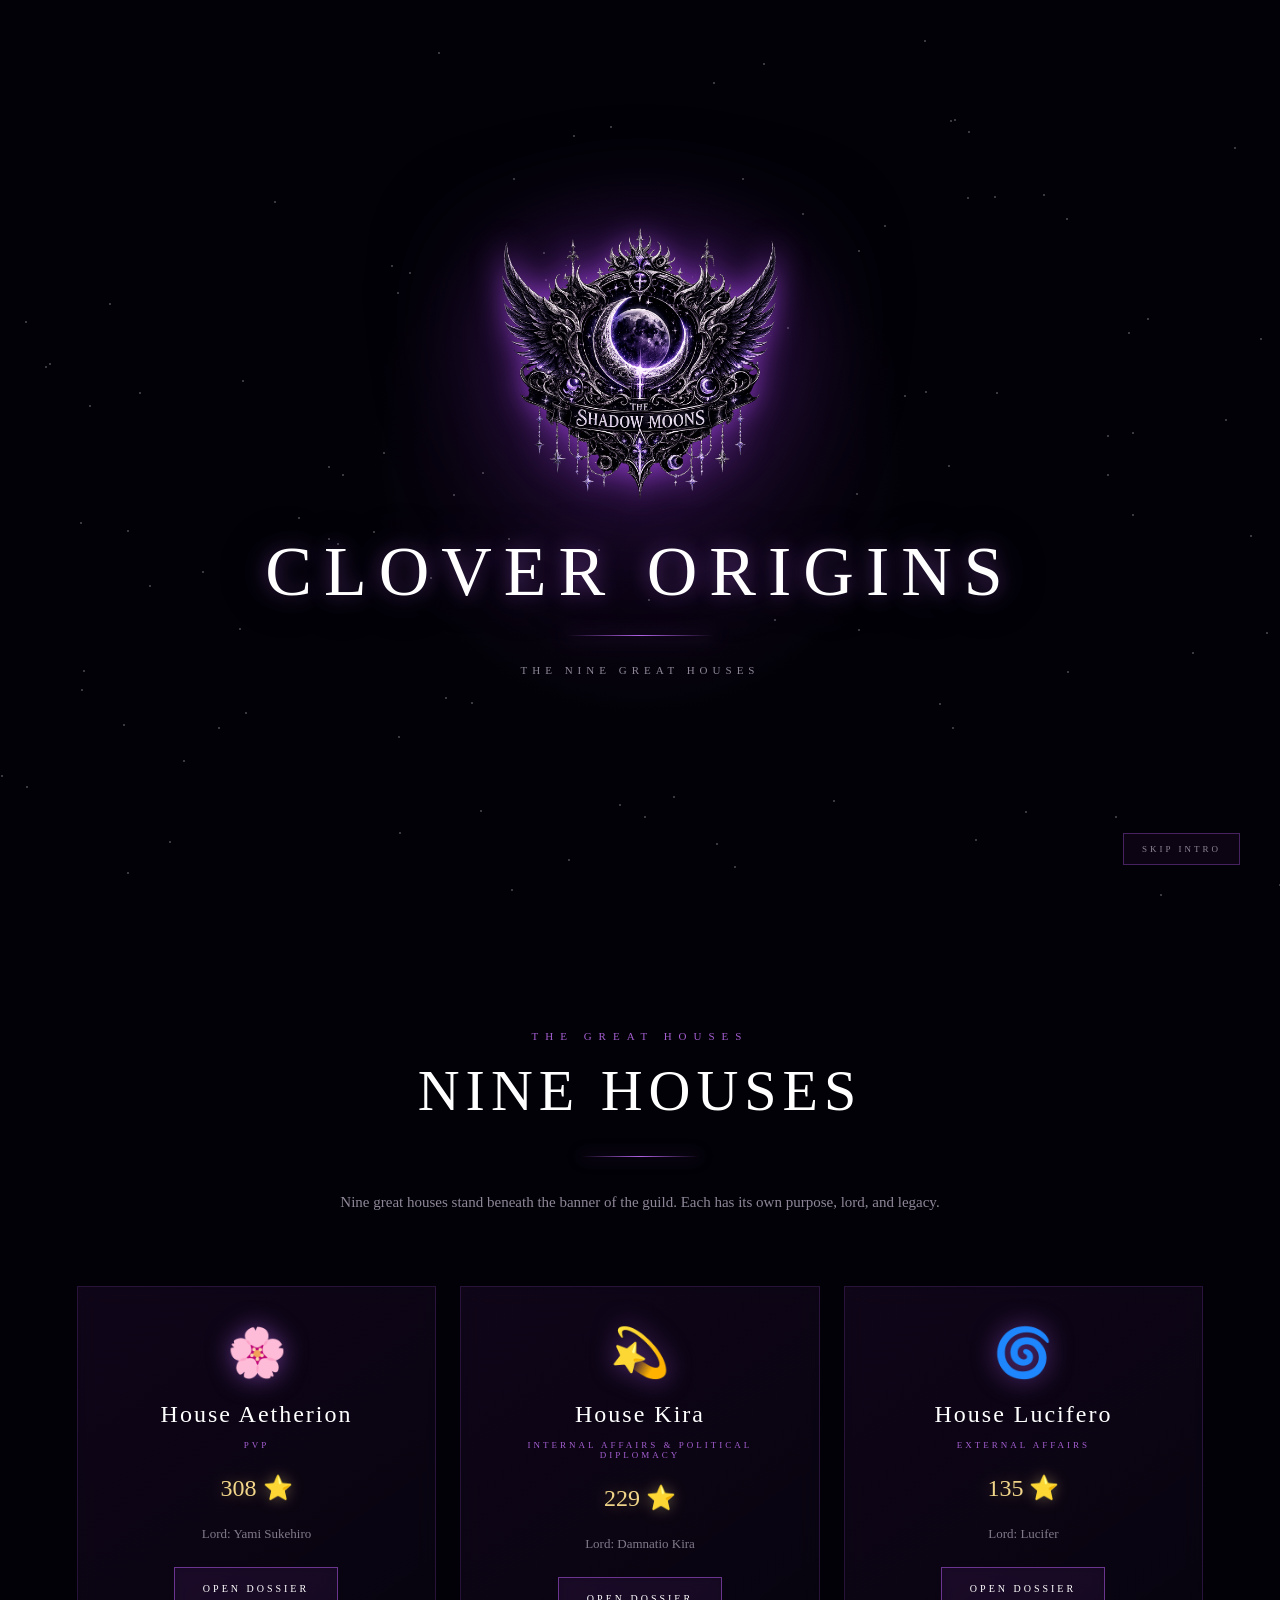
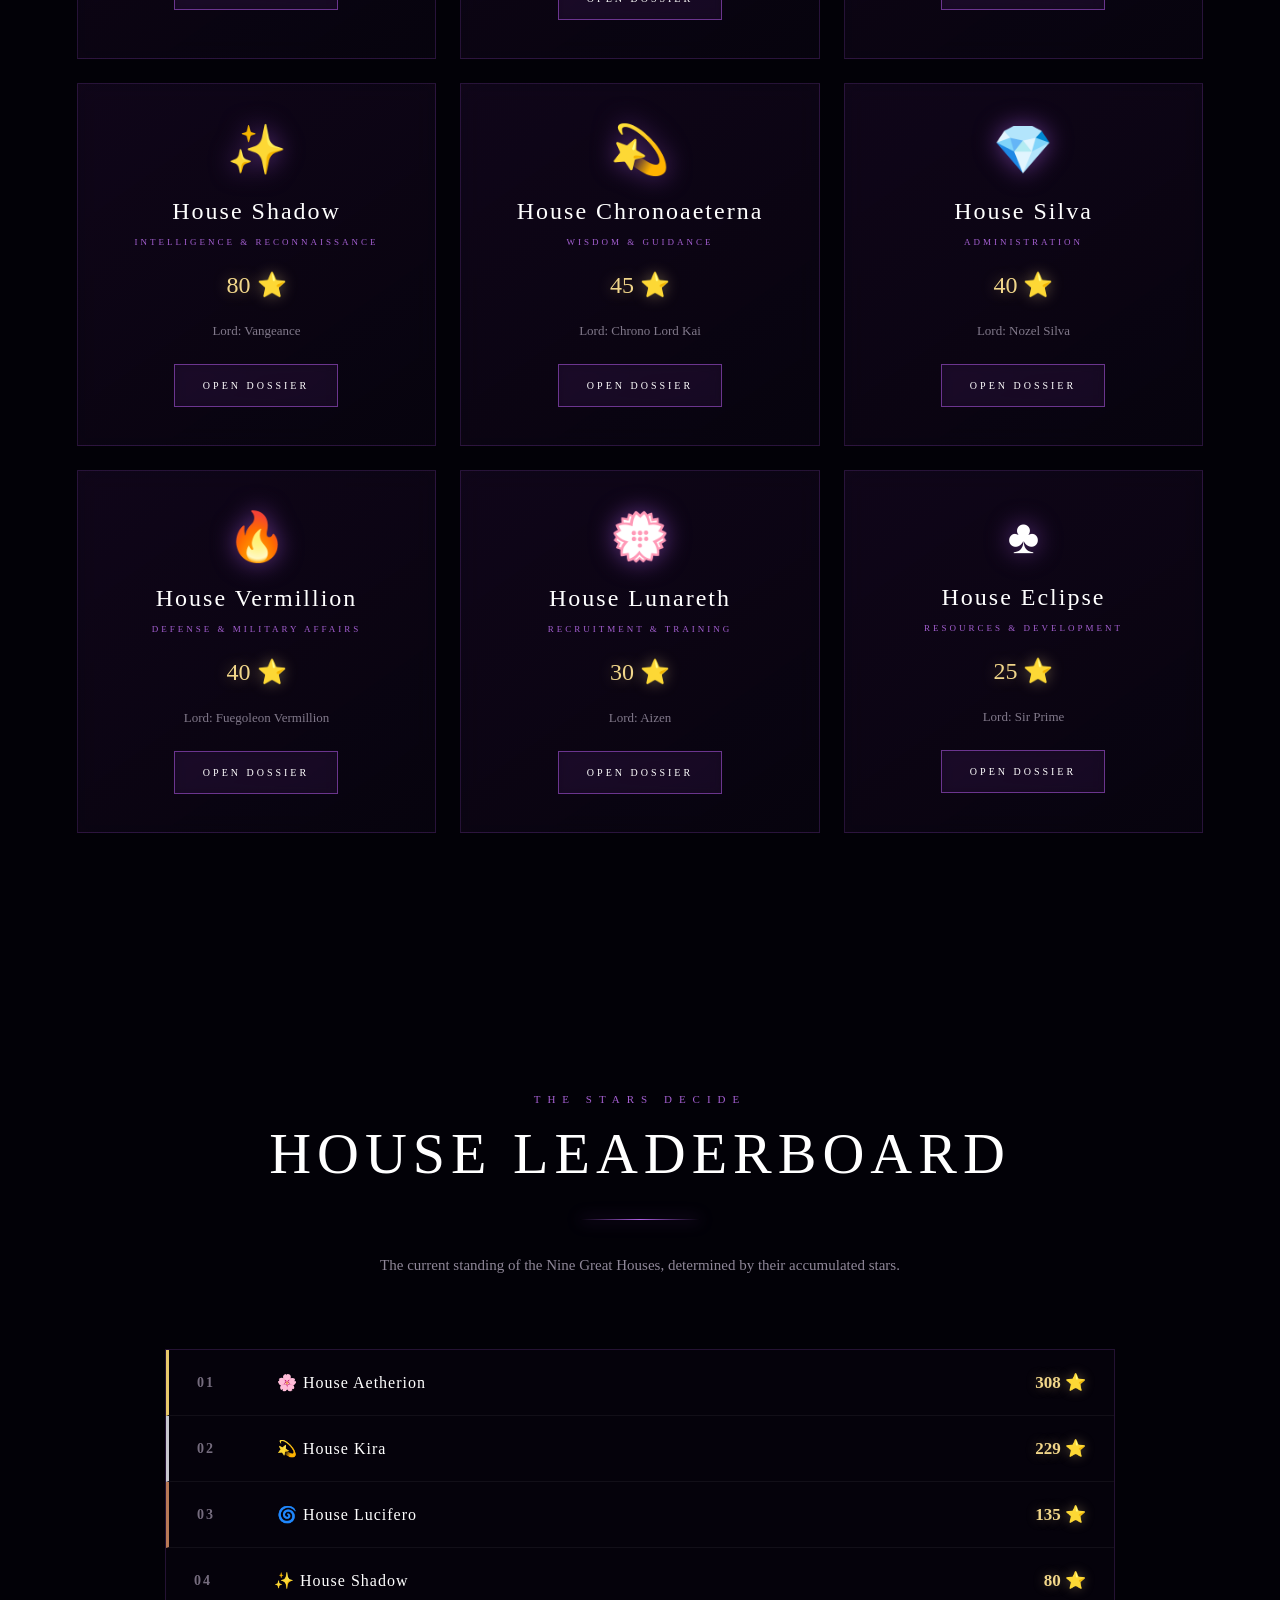
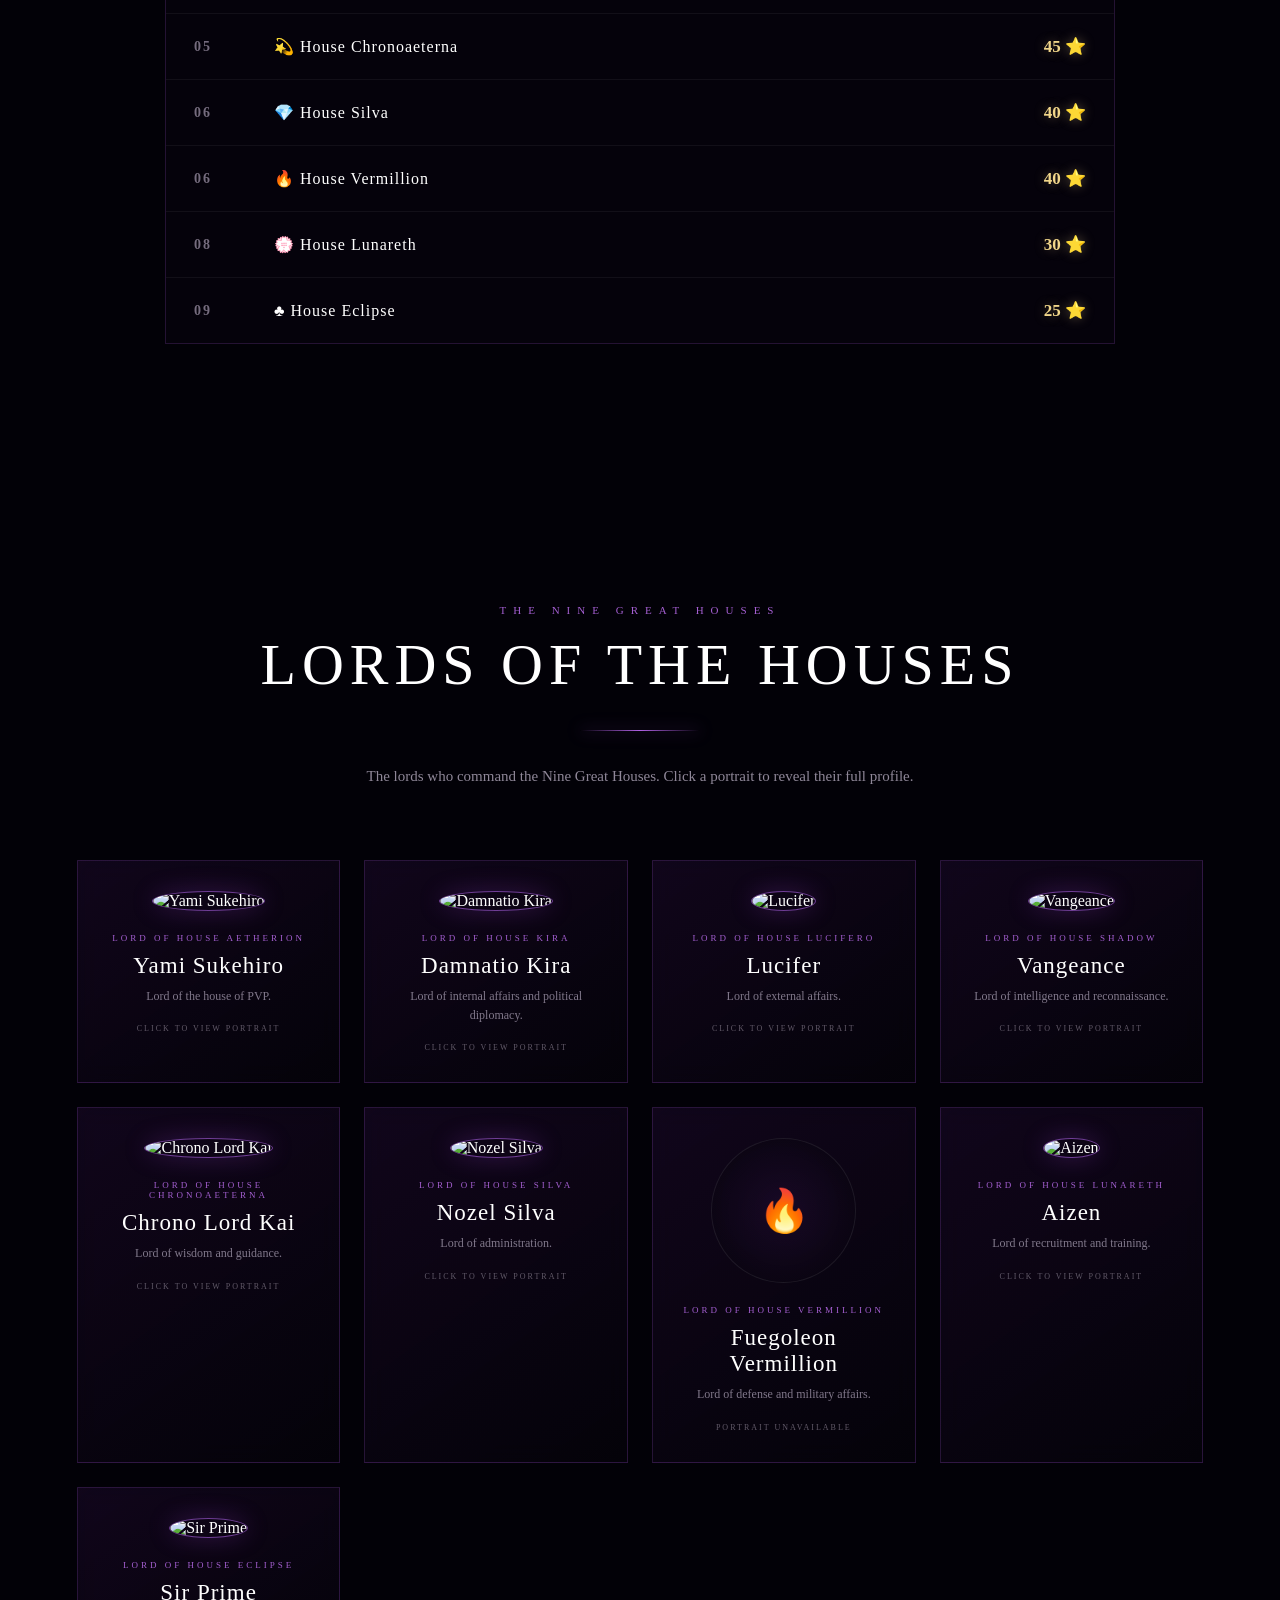
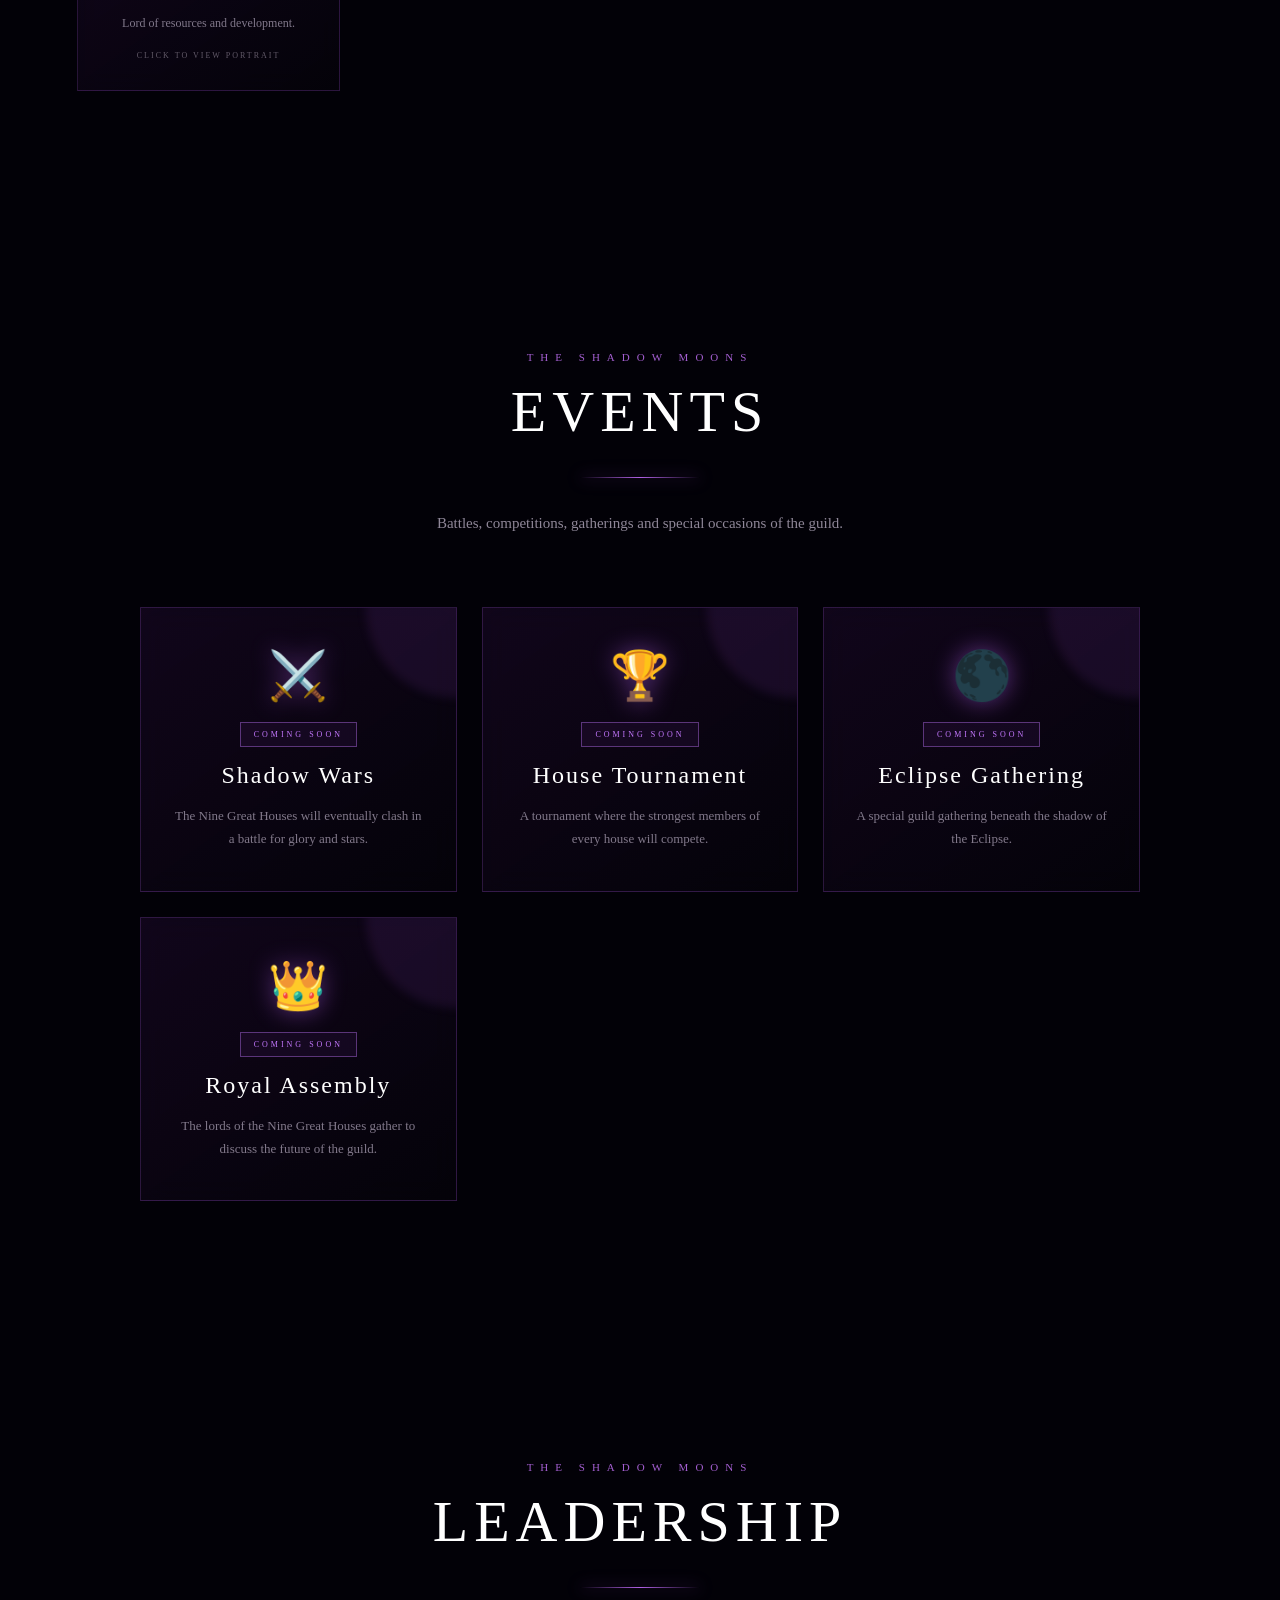
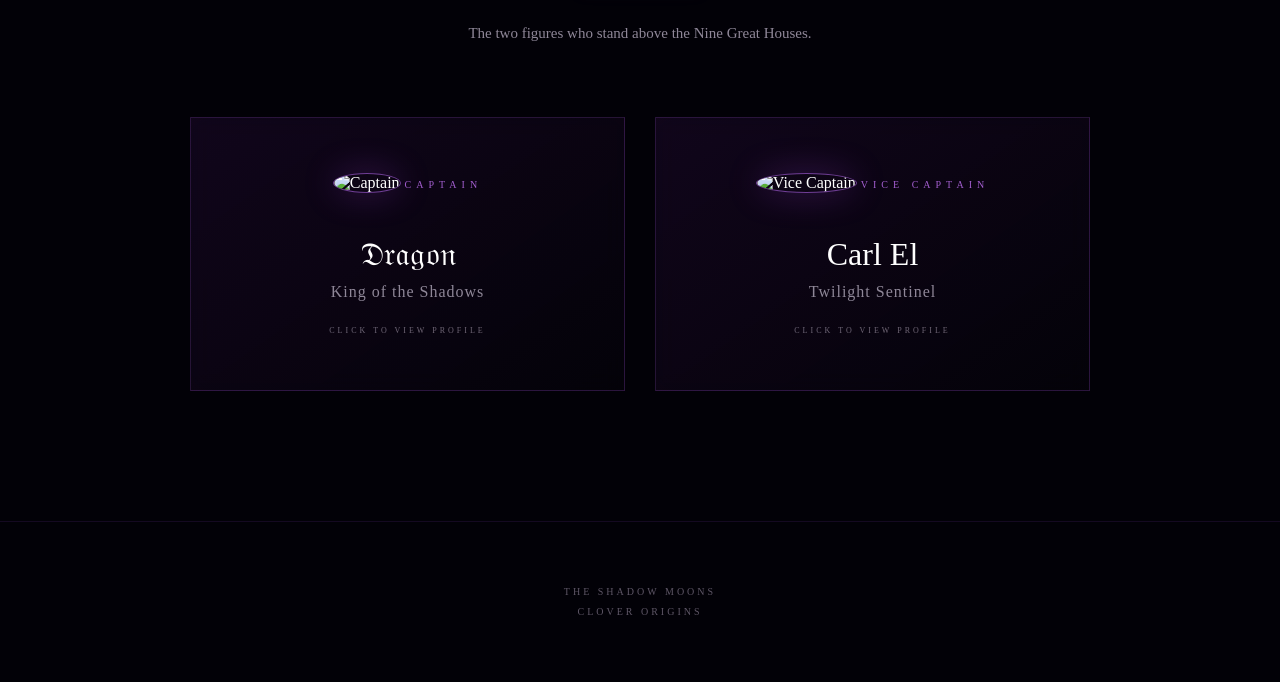
==== commit e104154b: "Update index.html" ====
--- a/index.html
+++ b/index.html
@@ -4,320 +4,554 @@
 <meta charset="UTF-8">
 <meta name="viewport" content="width=device-width, initial-scale=1.0">
 <meta name="theme-color" content="#020107">
+
 <title>The Shadow Moons | Clover Origins</title>
 
 <style>
-*{
-    margin:0;
-    padding:0;
-    box-sizing:border-box;
-}
-
-html{
-    scroll-behavior:smooth;
-}
-
-body{
-    background:#020107;
-    color:#fff;
-    font-family:Georgia,"Times New Roman",serif;
-    overflow-x:hidden;
-}
-
-body.intro-active{
-    overflow:hidden;
-}
-
-button,a{
-    font-family:inherit;
+* {
+    margin: 0;
+    padding: 0;
+    box-sizing: border-box;
+}
+
+html {
+    scroll-behavior: smooth;
+}
+
+body {
+    background: #020107;
+    color: #fff;
+    font-family: Georgia, "Times New Roman", serif;
+    overflow-x: hidden;
+}
+
+body.intro-active {
+    overflow: hidden;
+}
+
+button,
+a {
+    font-family: inherit;
 }
 
 /* =========================================================
    INTRO
 ========================================================= */
 
-#intro{
-    position:fixed;
-    inset:0;
-    z-index:9999;
-    display:flex;
-    align-items:center;
-    justify-content:center;
-    overflow:hidden;
+#intro {
+    position: fixed;
+    inset: 0;
+    z-index: 9999;
+
     background:
-        radial-gradient(circle at center,
-        rgba(91,34,130,.22),
-        transparent 35%),
+        radial-gradient(
+            circle at center,
+            rgba(91, 34, 130, 0.22),
+            transparent 35%
+        ),
         #020107;
-    transition:opacity 1.5s ease,visibility 1.5s ease;
-}
-
-#intro.hidden{
-    opacity:0;
-    visibility:hidden;
-    pointer-events:none;
-}
-
-.intro-stars{
-    position:absolute;
-    inset:0;
-}
-
-.intro-star{
-    position:absolute;
-    width:2px;
-    height:2px;
-    border-radius:50%;
-    background:#fff;
-    opacity:.3;
-    animation:introStar 4s ease-in-out infinite;
-}
-
-@keyframes introStar{
-    0%,100%{opacity:.15;transform:scale(.5)}
-    50%{opacity:1;transform:scale(1.7)}
-}
-
-.intro-content{
-    position:relative;
-    z-index:5;
-    width:min(900px,90%);
-    text-align:center;
-}
-
-.credit{
-    position:absolute;
-    left:50%;
-    width:90%;
-    opacity:0;
-    color:#aaa2b1;
-    font-size:12px;
-    letter-spacing:6px;
-    text-transform:uppercase;
-    animation:creditRoll 14s ease forwards;
-}
-
-.credit-one{animation-delay:.5s}
-.credit-two{animation-delay:3s}
-.credit-three{animation-delay:5.5s}
-.credit-four{animation-delay:8s}
-
-@keyframes creditRoll{
-    0%{opacity:0;transform:translate(-50%,25px)}
-    10%{opacity:1;transform:translate(-50%,0)}
-    22%{opacity:1;transform:translate(-50%,-10px)}
-    30%,100%{opacity:0;transform:translate(-50%,-30px)}
-}
-
-.intro-logo{
-    width:280px;
-    max-width:65vw;
-    opacity:0;
+
+    display: flex;
+    align-items: center;
+    justify-content: center;
+
+    overflow: hidden;
+
+    transition:
+        opacity 1.5s ease,
+        visibility 1.5s ease;
+}
+
+#intro.hidden {
+    opacity: 0;
+    visibility: hidden;
+    pointer-events: none;
+}
+
+.intro-stars {
+    position: absolute;
+    inset: 0;
+    pointer-events: none;
+}
+
+.intro-star {
+    position: absolute;
+    width: 2px;
+    height: 2px;
+    border-radius: 50%;
+    background: white;
+    opacity: 0.3;
+
+    animation:
+        introStar 4s ease-in-out infinite;
+}
+
+@keyframes introStar {
+    0%,100% {
+        opacity: 0.15;
+        transform: scale(0.5);
+    }
+
+    50% {
+        opacity: 1;
+        transform: scale(1.7);
+    }
+}
+
+.intro-content {
+    position: relative;
+    z-index: 5;
+
+    text-align: center;
+
+    width: min(900px, 90%);
+}
+
+.credit {
+    position: absolute;
+
+    left: 50%;
+
+    transform: translateX(-50%);
+
+    width: 90%;
+
+    opacity: 0;
+
+    color: #aaa2b1;
+
+    font-size: 12px;
+
+    letter-spacing: 6px;
+
+    text-transform: uppercase;
+
+    animation:
+        creditRoll 14s ease forwards;
+}
+
+.credit-one {
+    animation-delay: 0.5s;
+}
+
+.credit-two {
+    animation-delay: 3s;
+}
+
+.credit-three {
+    animation-delay: 5.5s;
+}
+
+.credit-four {
+    animation-delay: 8s;
+}
+
+@keyframes creditRoll {
+    0% {
+        opacity: 0;
+        transform: translate(-50%, 25px);
+    }
+
+    10% {
+        opacity: 1;
+        transform: translate(-50%, 0);
+    }
+
+    22% {
+        opacity: 1;
+        transform: translate(-50%, -10px);
+    }
+
+    30%,100% {
+        opacity: 0;
+        transform: translate(-50%, -30px);
+    }
+}
+
+.intro-logo {
+    width: 280px;
+    max-width: 65vw;
+
+    opacity: 0;
+
     filter:
-        drop-shadow(0 0 15px rgba(165,70,230,.8))
-        drop-shadow(0 0 60px rgba(120,40,180,.5));
-    animation:introLogo 4s ease forwards;
-    animation-delay:9.5s;
-}
-
-@keyframes introLogo{
-    0%{
-        opacity:0;
-        transform:scale(.65);
-        filter:brightness(0);
-    }
-    45%{opacity:1;transform:scale(1.08)}
-    70%,100%{opacity:1;transform:scale(1)}
-}
-
-.intro-title{
-    margin-top:28px;
-    opacity:0;
-    font-size:clamp(30px,6vw,70px);
-    letter-spacing:12px;
-    font-weight:400;
-    text-transform:uppercase;
+        drop-shadow(0 0 15px rgba(165,70,230,0.8))
+        drop-shadow(0 0 60px rgba(120,40,180,0.5));
+
+    animation:
+        introLogo 4s ease forwards;
+
+    animation-delay: 9.5s;
+}
+
+@keyframes introLogo {
+    0% {
+        opacity: 0;
+        transform: scale(0.65);
+
+        filter:
+            brightness(0)
+            drop-shadow(0 0 0 transparent);
+    }
+
+    45% {
+        opacity: 1;
+        transform: scale(1.08);
+    }
+
+    70%,100% {
+        opacity: 1;
+        transform: scale(1);
+    }
+}
+
+.intro-title {
+    margin-top: 28px;
+
+    opacity: 0;
+
+    font-size:
+        clamp(30px, 6vw, 70px);
+
+    letter-spacing: 12px;
+
+    font-weight: 400;
+
+    text-transform: uppercase;
+
     text-shadow:
-        0 0 20px rgba(190,110,245,.45),
-        0 0 60px rgba(130,50,190,.25);
-    animation:introTitle 3s ease forwards;
-    animation-delay:11s;
-}
-
-@keyframes introTitle{
-    from{opacity:0;letter-spacing:25px}
-    to{opacity:1;letter-spacing:12px}
-}
-
-.intro-line{
-    width:150px;
-    height:1px;
-    margin:28px auto;
-    background:linear-gradient(90deg,transparent,#b061e4,transparent);
-    box-shadow:0 0 18px rgba(176,97,228,.8);
-    opacity:0;
-    animation:introLine 2s ease forwards;
-    animation-delay:11.8s;
-}
-
-@keyframes introLine{
-    to{opacity:1}
-}
-
-.intro-subtitle{
-    color:#8f8798;
-    font-size:11px;
-    letter-spacing:5px;
-    opacity:0;
-    animation:fadeIn 2s ease forwards;
-    animation-delay:12.3s;
-}
-
-@keyframes fadeIn{
-    to{opacity:1}
-}
-
-.skip-intro{
-    position:absolute;
-    bottom:35px;
-    right:40px;
-    padding:10px 18px;
-    border:1px solid rgba(180,90,240,.35);
-    background:rgba(80,30,110,.12);
-    color:#8d8495;
-    font-size:9px;
-    letter-spacing:3px;
-    text-transform:uppercase;
-    cursor:pointer;
-    transition:.3s;
-}
-
-.skip-intro:hover{
-    color:#fff;
-    border-color:#c478ff;
-    box-shadow:0 0 20px rgba(168,76,226,.25);
+        0 0 20px rgba(190,110,245,0.45),
+        0 0 60px rgba(130,50,190,0.25);
+
+    animation:
+        introTitle 3s ease forwards;
+
+    animation-delay: 11s;
+}
+
+@keyframes introTitle {
+    from {
+        opacity: 0;
+        letter-spacing: 25px;
+    }
+
+    to {
+        opacity: 1;
+        letter-spacing: 12px;
+    }
+}
+
+.intro-line {
+    width: 150px;
+    height: 1px;
+
+    margin: 28px auto;
+
+    background:
+        linear-gradient(
+            90deg,
+            transparent,
+            #b061e4,
+            transparent
+        );
+
+    box-shadow:
+        0 0 18px rgba(176,97,228,0.8);
+
+    opacity: 0;
+
+    animation:
+        introLine 2s ease forwards;
+
+    animation-delay: 11.8s;
+}
+
+@keyframes introLine {
+    to {
+        opacity: 1;
+    }
+}
+
+.intro-subtitle {
+    color: #8f8798;
+
+    font-size: 11px;
+
+    letter-spacing: 5px;
+
+    opacity: 0;
+
+    animation:
+        fadeIn 2s ease forwards;
+
+    animation-delay: 12.3s;
+}
+
+@keyframes fadeIn {
+    to {
+        opacity: 1;
+    }
+}
+
+.skip-intro {
+    position: absolute;
+
+    bottom: 35px;
+    right: 40px;
+
+    padding: 10px 18px;
+
+    border:
+        1px solid
+        rgba(180,90,240,0.35);
+
+    background:
+        rgba(80,30,110,0.12);
+
+    color: #8d8495;
+
+    font-size: 9px;
+
+    letter-spacing: 3px;
+
+    text-transform: uppercase;
+
+    cursor: pointer;
+
+    transition: 0.3s;
+}
+
+.skip-intro:hover {
+    color: #fff;
+
+    border-color: #c478ff;
+
+    box-shadow:
+        0 0 20px rgba(168,76,226,0.25);
 }
 
 /* =========================================================
    COSMIC BACKGROUND
 ========================================================= */
 
-.space{
-    position:fixed;
-    inset:0;
-    z-index:-10;
-    overflow:hidden;
+.space {
+    position: fixed;
+    inset: 0;
+
+    z-index: -10;
+
+    overflow: hidden;
+
     background:
-        radial-gradient(circle at 50% 40%,
-        rgba(100,38,155,.16),
-        transparent 28%),
-        radial-gradient(circle at 20% 80%,
-        rgba(71,28,110,.10),
-        transparent 30%),
+        radial-gradient(
+            circle at 50% 40%,
+            rgba(100,38,155,0.16),
+            transparent 28%
+        ),
+        radial-gradient(
+            circle at 20% 80%,
+            rgba(71,28,110,0.10),
+            transparent 30%
+        ),
         #020107;
 }
 
-.moon{
-    position:absolute;
-    width:620px;
-    height:620px;
-    left:50%;
-    top:43%;
-    transform:translate(-50%,-50%);
-    border-radius:50%;
+.moon {
+    position: absolute;
+
+    width: 620px;
+    height: 620px;
+
+    left: 50%;
+    top: 43%;
+
+    transform:
+        translate(-50%, -50%);
+
+    border-radius: 50%;
+
     background:
-        radial-gradient(circle at 35% 30%,
-        rgba(255,255,255,.95),
-        rgba(210,203,218,.9) 28%,
-        rgba(124,113,134,.7) 58%,
-        rgba(31,25,39,.95) 100%);
+        radial-gradient(
+            circle at 35% 30%,
+            rgba(255,255,255,0.95),
+            rgba(210,203,218,0.9) 28%,
+            rgba(124,113,134,0.7) 58%,
+            rgba(31,25,39,0.95) 100%
+        );
+
     box-shadow:
-        0 0 30px rgba(220,210,230,.25),
-        0 0 100px rgba(133,70,182,.22),
-        0 0 180px rgba(102,39,150,.15);
-    opacity:.18;
-    animation:moonFloat 12s ease-in-out infinite,
-              moonPulse 7s ease-in-out infinite;
-}
-
-@keyframes moonFloat{
-    0%,100%{transform:translate(-50%,-50%) scale(1)}
-    50%{transform:translate(-50%,-52%) scale(1.04)}
-}
-
-@keyframes moonPulse{
-    0%,100%{opacity:.13}
-    50%{opacity:.22}
-}
-
-.moon-glow{
-    position:absolute;
-    width:900px;
-    height:900px;
-    left:50%;
-    top:43%;
-    transform:translate(-50%,-50%);
-    border-radius:50%;
-    background:radial-gradient(circle,
-        rgba(147,71,201,.12),
-        transparent 65%);
-    animation:glowPulse 8s ease-in-out infinite;
-}
-
-@keyframes glowPulse{
-    0%,100%{transform:translate(-50%,-50%) scale(.9)}
-    50%{transform:translate(-50%,-50%) scale(1.1)}
-}
+        0 0 30px rgba(220,210,230,0.25),
+        0 0 100px rgba(133,70,182,0.22),
+        0 0 180px rgba(102,39,150,0.15);
+
+    opacity: 0.18;
+
+    animation:
+        moonFloat 12s ease-in-out infinite,
+        moonPulse 7s ease-in-out infinite;
+}
+
+@keyframes moonFloat {
+    0%,100% {
+        transform:
+            translate(-50%,-50%)
+            scale(1);
+    }
+
+    50% {
+        transform:
+            translate(-50%,-52%)
+            scale(1.04);
+    }
+}
+
+@keyframes moonPulse {
+    0%,100% {
+        opacity: 0.13;
+    }
+
+    50% {
+        opacity: 0.22;
+    }
+}
+
+.moon-glow {
+    position: absolute;
+
+    width: 900px;
+    height: 900px;
+
+    left: 50%;
+    top: 43%;
+
+    transform:
+        translate(-50%,-50%);
+
+    border-radius: 50%;
+
+    background:
+        radial-gradient(
+            circle,
+            rgba(147,71,201,0.12),
+            transparent 65%
+        );
+
+    animation:
+        glowPulse 8s ease-in-out infinite;
+
+    pointer-events: none;
+}
+
+@keyframes glowPulse {
+    0%,100% {
+        transform:
+            translate(-50%,-50%)
+            scale(0.9);
+    }
+
+    50% {
+        transform:
+            translate(-50%,-50%)
+            scale(1.1);
+    }
+}
+
+/* =========================================================
+   STARS
+========================================================= */
 
 .stars,
-.particles{
-    position:absolute;
-    inset:0;
-}
-
-.star{
-    position:absolute;
-    width:2px;
-    height:2px;
-    border-radius:50%;
-    background:#fff;
-    opacity:.4;
+.particles {
+    position: absolute;
+    inset: 0;
+}
+
+.star {
+    position: absolute;
+
+    width: 2px;
+    height: 2px;
+
+    border-radius: 50%;
+
+    background: #fff;
+
+    opacity: 0.4;
+
     animation:
         starFloat linear infinite,
         starTwinkle ease-in-out infinite;
 }
 
-@keyframes starFloat{
-    from{transform:translateY(0) translateX(0)}
-    to{transform:translateY(-120px) translateX(30px)}
-}
-
-@keyframes starTwinkle{
-    0%,100%{opacity:.15;transform:scale(.7)}
-    50%{opacity:1;transform:scale(1.5)}
-}
-
-.particle{
-    position:absolute;
-    width:3px;
-    height:3px;
-    border-radius:50%;
-    background:#a95ee4;
-    box-shadow:0 0 8px #a95ee4,0 0 18px rgba(169,94,228,.5);
-    opacity:.5;
-    animation:particleMove linear infinite;
-}
-
-@keyframes particleMove{
-    0%{
-        transform:translateY(110vh) translateX(0);
-        opacity:0;
-    }
-    10%{opacity:.6}
-    90%{opacity:.4}
-    100%{
-        transform:translateY(-20vh) translateX(80px);
-        opacity:0;
+@keyframes starFloat {
+    from {
+        transform:
+            translateY(0)
+            translateX(0);
+    }
+
+    to {
+        transform:
+            translateY(-120px)
+            translateX(30px);
+    }
+}
+
+@keyframes starTwinkle {
+    0%,100% {
+        opacity: 0.15;
+        transform: scale(0.7);
+    }
+
+    50% {
+        opacity: 1;
+        transform: scale(1.5);
+    }
+}
+
+.particle {
+    position: absolute;
+
+    width: 3px;
+    height: 3px;
+
+    border-radius: 50%;
+
+    background: #a95ee4;
+
+    box-shadow:
+        0 0 8px #a95ee4,
+        0 0 18px rgba(169,94,228,0.5);
+
+    opacity: 0.5;
+
+    animation:
+        particleMove linear infinite;
+}
+
+@keyframes particleMove {
+    0% {
+        transform:
+            translateY(110vh)
+            translateX(0);
+
+        opacity: 0;
+    }
+
+    10% {
+        opacity: 0.6;
+    }
+
+    90% {
+        opacity: 0.4;
+    }
+
+    100% {
+        transform:
+            translateY(-20vh)
+            translateX(80px);
+
+        opacity: 0;
     }
 }
 
@@ -325,902 +559,1406 @@
    NAV
 ========================================================= */
 
-nav{
-    position:fixed;
-    top:0;
-    left:0;
-    width:100%;
-    height:82px;
-    display:flex;
-    align-items:center;
-    justify-content:space-between;
-    padding:0 6%;
-    z-index:100;
-    background:linear-gradient(to bottom,
-        rgba(2,1,7,.92),
-        rgba(2,1,7,0));
-    backdrop-filter:blur(8px);
-}
-
-.nav-logo{
-    display:flex;
-    align-items:center;
-    gap:12px;
-    font-size:14px;
-    letter-spacing:4px;
-    font-weight:bold;
-}
-
-.nav-logo img{
-    width:44px;
-    height:44px;
-    object-fit:contain;
-    filter:drop-shadow(0 0 8px rgba(153,68,214,.8));
-}
-
-.nav-links{
-    display:flex;
-    gap:26px;
-}
-
-.nav-links a{
-    color:#aaa3b0;
-    text-decoration:none;
-    font-size:10px;
-    letter-spacing:2px;
-    text-transform:uppercase;
-    transition:.35s ease;
-}
-
-.nav-links a:hover{
-    color:#c478ff;
-    text-shadow:0 0 15px rgba(196,120,255,.8);
-}
-
-.discord-nav{
-    color:#c478ff!important;
+nav {
+    position: fixed;
+
+    top: 0;
+    left: 0;
+
+    width: 100%;
+    height: 82px;
+
+    display: flex;
+
+    align-items: center;
+    justify-content: space-between;
+
+    padding: 0 6%;
+
+    z-index: 100;
+
+    background:
+        linear-gradient(
+            to bottom,
+            rgba(2,1,7,0.90),
+            rgba(2,1,7,0)
+        );
+
+    backdrop-filter: blur(8px);
+}
+
+.nav-logo {
+    display: flex;
+
+    align-items: center;
+
+    gap: 12px;
+
+    font-size: 14px;
+
+    letter-spacing: 4px;
+
+    font-weight: bold;
+}
+
+.nav-logo img {
+    width: 44px;
+    height: 44px;
+
+    object-fit: contain;
+
+    filter:
+        drop-shadow(
+            0 0 8px
+            rgba(153,68,214,0.8)
+        );
+}
+
+.nav-links {
+    display: flex;
+
+    gap: 26px;
+}
+
+.nav-links a {
+    color: #aaa3b0;
+
+    text-decoration: none;
+
+    font-size: 10px;
+
+    letter-spacing: 2px;
+
+    text-transform: uppercase;
+
+    transition: 0.35s ease;
+}
+
+.nav-links a:hover {
+    color: #c478ff;
+
+    text-shadow:
+        0 0 15px
+        rgba(196,120,255,0.8);
+}
+
+.discord-nav {
+    color: #c478ff !important;
 }
 
 /* =========================================================
-   HERO
+   GENERAL
 ========================================================= */
 
-.hero{
-    min-height:100vh;
-    display:flex;
-    align-items:center;
-    justify-content:center;
-    text-align:center;
-    position:relative;
-    padding:120px 20px 80px;
-}
-
-.hero-content{
-    position:relative;
-    z-index:5;
-    max-width:1000px;
-}
-
-.hero-logo{
-    width:280px;
-    max-width:65vw;
-    margin-bottom:30px;
+.hero {
+    min-height: 100vh;
+
+    display: flex;
+
+    align-items: center;
+    justify-content: center;
+
+    text-align: center;
+
+    position: relative;
+
+    padding: 120px 20px 80px;
+}
+
+.hero-content {
+    position: relative;
+
+    z-index: 5;
+
+    max-width: 1000px;
+}
+
+.hero-logo {
+    width: 280px;
+    max-width: 65vw;
+
+    margin-bottom: 30px;
+
     filter:
-        drop-shadow(0 0 10px rgba(149,64,210,.7))
-        drop-shadow(0 0 35px rgba(120,40,180,.35));
-    animation:logoFloat 6s ease-in-out infinite;
-}
-
-@keyframes logoFloat{
-    0%,100%{transform:translateY(0)}
-    50%{transform:translateY(-12px)}
-}
-
-.eyebrow{
-    color:#a45fd1;
-    font-size:11px;
-    letter-spacing:7px;
-    text-transform:uppercase;
-}
-
-h1{
-    margin-top:18px;
-    font-size:clamp(42px,8vw,94px);
-    letter-spacing:9px;
-    line-height:1;
-    font-weight:400;
-    text-transform:uppercase;
+        drop-shadow(
+            0 0 10px
+            rgba(149,64,210,0.7)
+        )
+        drop-shadow(
+            0 0 35px
+            rgba(120,40,180,0.35)
+        );
+
+    animation:
+        logoFloat
+        6s
+        ease-in-out
+        infinite;
+}
+
+@keyframes logoFloat {
+    0%,100% {
+        transform: translateY(0);
+    }
+
+    50% {
+        transform: translateY(-12px);
+    }
+}
+
+.eyebrow {
+    color: #a45fd1;
+
+    font-size: 11px;
+
+    letter-spacing: 7px;
+
+    text-transform: uppercase;
+}
+
+h1 {
+    margin-top: 18px;
+
+    font-size:
+        clamp(42px, 8vw, 94px);
+
+    letter-spacing: 9px;
+
+    line-height: 1;
+
+    font-weight: 400;
+
+    text-transform: uppercase;
+
     text-shadow:
-        0 0 15px rgba(190,112,245,.25),
-        0 0 50px rgba(130,50,190,.2);
-}
-
-.divider{
-    width:120px;
-    height:1px;
-    margin:32px auto;
-    background:linear-gradient(90deg,transparent,#b061e4,transparent);
-    box-shadow:0 0 15px rgba(176,97,228,.7);
-}
-
-.tagline{
-    color:#aaa2b1;
-    max-width:600px;
-    margin:0 auto 40px;
-    font-size:17px;
-    line-height:1.8;
-    letter-spacing:1px;
-}
-
-.hero-buttons{
-    display:flex;
-    justify-content:center;
-    gap:15px;
-    flex-wrap:wrap;
-}
-
-.btn{
-    position:relative;
-    overflow:hidden;
-    display:inline-block;
-    padding:15px 28px;
-    border:1px solid rgba(177,91,232,.55);
-    background:rgba(100,38,140,.13);
-    color:#fff;
-    text-decoration:none;
-    font-size:10px;
-    letter-spacing:3px;
-    text-transform:uppercase;
-    transition:.4s ease;
-    backdrop-filter:blur(5px);
-    cursor:pointer;
-}
-
-.btn:hover{
-    transform:translateY(-4px);
-    border-color:#c47aff;
-    box-shadow:0 0 20px rgba(168,76,226,.35);
-}
-
-.btn-primary{
-    background:rgba(117,45,167,.28);
-}
-
-.discord-btn{
-    border-color:rgba(196,120,255,.75);
-    background:rgba(117,45,167,.38);
+        0 0 15px rgba(190,112,245,0.25),
+        0 0 50px rgba(130,50,190,0.2);
+}
+
+.divider {
+    width: 120px;
+    height: 1px;
+
+    margin: 32px auto;
+
+    background:
+        linear-gradient(
+            90deg,
+            transparent,
+            #b061e4,
+            transparent
+        );
+
+    box-shadow:
+        0 0 15px
+        rgba(176,97,228,0.7);
+}
+
+.tagline {
+    color: #aaa2b1;
+
+    max-width: 600px;
+
+    margin: 0 auto 40px;
+
+    font-size: 17px;
+
+    line-height: 1.8;
+
+    letter-spacing: 1px;
+}
+
+/* =========================================================
+   BUTTONS
+========================================================= */
+
+.hero-buttons {
+    display: flex;
+
+    justify-content: center;
+
+    gap: 15px;
+
+    flex-wrap: wrap;
+}
+
+.btn {
+    position: relative;
+
+    overflow: hidden;
+
+    display: inline-block;
+
+    padding: 15px 28px;
+
+    border:
+        1px solid
+        rgba(177,91,232,0.55);
+
+    background:
+        rgba(100,38,140,0.13);
+
+    color: #fff;
+
+    text-decoration: none;
+
+    font-size: 10px;
+
+    letter-spacing: 3px;
+
+    text-transform: uppercase;
+
+    transition: 0.4s ease;
+
+    backdrop-filter: blur(5px);
+
+    cursor: pointer;
+}
+
+.btn:hover {
+    transform: translateY(-4px);
+
+    border-color: #c47aff;
+
+    box-shadow:
+        0 0 20px
+        rgba(168,76,226,0.35);
+}
+
+.btn-primary {
+    background:
+        rgba(117,45,167,0.28);
+}
+
+.discord-btn {
+    border-color:
+        rgba(196,120,255,0.75);
+
+    background:
+        rgba(117,45,167,0.38);
+
+    box-shadow:
+        0 0 20px
+        rgba(168,76,226,0.12);
 }
 
 /* =========================================================
    SECTIONS
 ========================================================= */
 
-section:not(.hero){
-    position:relative;
-    padding:130px 6%;
-    max-width:1500px;
-    margin:auto;
-}
-
-.section-heading{
-    text-align:center;
-    margin-bottom:70px;
-}
-
-.section-heading h2{
-    margin-top:15px;
-    font-size:clamp(32px,5vw,58px);
-    letter-spacing:6px;
-    font-weight:400;
-    text-transform:uppercase;
-}
-
-.section-heading p{
-    max-width:650px;
-    margin:auto;
-    color:#8f8798;
-    line-height:1.8;
-    font-size:15px;
+section:not(.hero) {
+    position: relative;
+
+    padding: 130px 6%;
+
+    max-width: 1500px;
+
+    margin: auto;
+}
+
+.section-heading {
+    text-align: center;
+
+    margin-bottom: 70px;
+}
+
+.section-heading h2 {
+    margin-top: 15px;
+
+    font-size:
+        clamp(32px, 5vw, 58px);
+
+    letter-spacing: 6px;
+
+    font-weight: 400;
+
+    text-transform: uppercase;
+}
+
+.section-heading p {
+    max-width: 650px;
+
+    margin: auto;
+
+    color: #8f8798;
+
+    line-height: 1.8;
+
+    font-size: 15px;
 }
 
 /* =========================================================
    HOUSES
 ========================================================= */
 
-.houses-grid{
-    display:grid;
-    grid-template-columns:repeat(auto-fit,minmax(280px,1fr));
-    gap:24px;
-}
-
-.house-card{
-    position:relative;
-    min-height:350px;
-    padding:38px 28px;
-    text-align:center;
-    border:1px solid rgba(161,83,214,.20);
-    background:linear-gradient(145deg,
-        rgba(80,30,110,.18),
-        rgba(10,5,18,.65));
-    backdrop-filter:blur(12px);
-    overflow:hidden;
-    transition:.5s ease;
-}
-
-.house-card::before{
-    content:"";
-    position:absolute;
-    inset:-2px;
-    background:linear-gradient(120deg,
-        transparent,
-        rgba(183,93,239,.15),
-        transparent);
-    transform:translateX(-100%);
-    transition:.8s ease;
-}
-
-.house-card:hover::before{
-    transform:translateX(100%);
-}
-
-.house-card:hover{
-    transform:translateY(-12px) scale(1.02);
-    border-color:rgba(194,110,255,.65);
+.houses-grid {
+    display: grid;
+
+    grid-template-columns:
+        repeat(
+            auto-fit,
+            minmax(280px, 1fr)
+        );
+
+    gap: 24px;
+}
+
+.house-card {
+    position: relative;
+
+    min-height: 350px;
+
+    padding: 38px 28px;
+
+    text-align: center;
+
+    border:
+        1px solid
+        rgba(161,83,214,0.20);
+
+    background:
+        linear-gradient(
+            145deg,
+            rgba(80,30,110,0.18),
+            rgba(10,5,18,0.65)
+        );
+
+    backdrop-filter: blur(12px);
+
+    overflow: hidden;
+
+    transition:
+        transform 0.5s ease,
+        border-color 0.5s ease,
+        box-shadow 0.5s ease;
+}
+
+.house-card::before {
+    content: "";
+
+    position: absolute;
+
+    inset: -2px;
+
+    background:
+        linear-gradient(
+            120deg,
+            transparent,
+            rgba(183,93,239,0.15),
+            transparent
+        );
+
+    transform: translateX(-100%);
+
+    transition: 0.8s ease;
+}
+
+.house-card:hover::before {
+    transform: translateX(100%);
+}
+
+.house-card:hover {
+    transform:
+        translateY(-12px)
+        scale(1.02);
+
+    border-color:
+        rgba(194,110,255,0.65);
+
     box-shadow:
-        0 20px 60px rgba(90,30,130,.25),
-        0 0 30px rgba(160,70,220,.12);
-}
-
-.house-symbol{
-    font-size:48px;
-    margin-bottom:20px;
-    filter:drop-shadow(0 0 12px rgba(190,100,255,.5));
-}
-
-.house-card h3{
-    font-size:24px;
-    font-weight:400;
-    letter-spacing:2px;
-    margin-bottom:12px;
-}
-
-.house-card>span{
-    color:#a45fd1;
-    font-size:9px;
-    letter-spacing:3px;
-}
-
-.house-stars{
-    margin:24px 0;
-    font-size:24px;
-    color:#f1d68a;
-    text-shadow:0 0 15px rgba(241,214,138,.4);
-}
-
-.house-card p{
-    color:#82798b;
-    font-size:13px;
-    margin-bottom:25px;
+        0 20px 60px
+        rgba(90,30,130,0.25),
+        0 0 30px
+        rgba(160,70,220,0.12);
+}
+
+.house-symbol {
+    font-size: 48px;
+
+    margin-bottom: 20px;
+
+    filter:
+        drop-shadow(
+            0 0 12px
+            rgba(190,100,255,0.5)
+        );
+}
+
+.house-card h3 {
+    font-size: 24px;
+
+    font-weight: 400;
+
+    letter-spacing: 2px;
+
+    margin-bottom: 12px;
+}
+
+.house-card > span {
+    display: block;
+
+    color: #a45fd1;
+
+    font-size: 9px;
+
+    letter-spacing: 3px;
+}
+
+.house-stars {
+    margin: 24px 0;
+
+    font-size: 24px;
+
+    color: #f1d68a;
+
+    text-shadow:
+        0 0 15px
+        rgba(241,214,138,0.4);
+}
+
+.house-card p {
+    color: #82798b;
+
+    font-size: 13px;
+
+    margin-bottom: 25px;
 }
 
 /* =========================================================
    LEADERBOARD
 ========================================================= */
 
-.leaderboard{
-    max-width:950px;
-    margin:auto;
-    border:1px solid rgba(161,83,214,.20);
-    background:rgba(9,4,15,.65);
-    backdrop-filter:blur(14px);
-}
-
-.leader-row{
-    display:grid;
-    grid-template-columns:80px 1fr 150px;
-    align-items:center;
-    padding:22px 28px;
-    border-bottom:1px solid rgba(255,255,255,.05);
-    transition:.35s ease;
-}
-
-.leader-row:last-child{
-    border-bottom:none;
-}
-
-.leader-row:hover{
-    background:rgba(147,71,201,.08);
-    padding-left:38px;
-}
-
-.leader-row strong{
-    color:#756c7e;
-    font-size:14px;
-    letter-spacing:2px;
-}
-
-.leader-row span{
-    font-size:16px;
-    letter-spacing:1px;
-}
-
-.leader-row b{
-    text-align:right;
-    color:#f1d68a;
-    font-size:17px;
-}
-
-.leader-row.first{
-    border-left:3px solid #e8c96a;
-}
-
-.leader-row.second{
-    border-left:3px solid #c8c8d0;
-}
-
-.leader-row.third{
-    border-left:3px solid #b87955;
+.leaderboard {
+    max-width: 950px;
+
+    margin: auto;
+
+    border:
+        1px solid
+        rgba(161,83,214,0.20);
+
+    background:
+        rgba(9,4,15,0.65);
+
+    backdrop-filter: blur(14px);
+}
+
+.leader-row {
+    display: grid;
+
+    grid-template-columns:
+        80px
+        1fr
+        150px;
+
+    align-items: center;
+
+    padding: 22px 28px;
+
+    border-bottom:
+        1px solid
+        rgba(255,255,255,0.05);
+
+    transition: 0.35s ease;
+}
+
+.leader-row:last-child {
+    border-bottom: none;
+}
+
+.leader-row:hover {
+    background:
+        rgba(147,71,201,0.08);
+
+    padding-left: 38px;
+}
+
+.leader-row strong {
+    color: #756c7e;
+
+    font-size: 14px;
+
+    letter-spacing: 2px;
+}
+
+.leader-row span {
+    font-size: 16px;
+
+    letter-spacing: 1px;
+}
+
+.leader-row b {
+    text-align: right;
+
+    color: #f1d68a;
+
+    font-size: 17px;
+
+    text-shadow:
+        0 0 12px
+        rgba(241,214,138,0.35);
+}
+
+.leader-row.first {
+    border-left:
+        3px solid
+        #e8c96a;
+}
+
+.leader-row.second {
+    border-left:
+        3px solid
+        #c8c8d0;
+}
+
+.leader-row.third {
+    border-left:
+        3px solid
+        #b87955;
 }
 
 /* =========================================================
-   LORDS
+   LORDS SECTION
 ========================================================= */
 
-.lords-grid{
-    display:grid;
-    grid-template-columns:repeat(auto-fit,minmax(260px,1fr));
-    gap:22px;
-}
-
-.lord-card{
-    position:relative;
-    padding:32px 25px;
-    text-align:center;
-    border:1px solid rgba(161,83,214,.22);
-    background:linear-gradient(145deg,
-        rgba(62,23,88,.22),
-        rgba(6,3,12,.78));
-    backdrop-filter:blur(12px);
-    overflow:hidden;
-    transition:.45s ease;
-}
-
-.lord-card::after{
-    content:"";
-    position:absolute;
-    width:160px;
-    height:160px;
-    left:50%;
-    top:-80px;
-    transform:translateX(-50%);
-    border-radius:50%;
-    background:rgba(175,82,239,.12);
-    filter:blur(30px);
-}
-
-.lord-card:hover{
-    transform:translateY(-8px);
-    border-color:rgba(196,120,255,.65);
-    box-shadow:0 20px 50px rgba(92,30,135,.22);
-}
-
-.lord-number{
-    position:relative;
-    z-index:2;
-    color:#756c7e;
-    font-size:9px;
-    letter-spacing:4px;
-}
-
-.lord-icon{
-    position:relative;
-    z-index:2;
-    margin:18px 0;
-    font-size:42px;
-}
-
-.lord-card h3{
-    position:relative;
-    z-index:2;
-    font-size:23px;
-    font-weight:400;
-    letter-spacing:2px;
-}
-
-.lord-house{
-    position:relative;
-    z-index:2;
-    display:block;
-    margin-top:10px;
-    color:#a45fd1;
-    font-size:9px;
-    letter-spacing:3px;
-    text-transform:uppercase;
-}
-
-.lord-card p{
-    position:relative;
-    z-index:2;
-    margin-top:18px;
-    color:#8f8798;
-    font-size:13px;
-    line-height:1.7;
+.lords-grid {
+    display: grid;
+
+    grid-template-columns:
+        repeat(
+            auto-fit,
+            minmax(250px, 1fr)
+        );
+
+    gap: 24px;
+}
+
+.lord-card {
+    position: relative;
+
+    padding: 30px 25px;
+
+    text-align: center;
+
+    border:
+        1px solid
+        rgba(161,83,214,0.22);
+
+    background:
+        linear-gradient(
+            145deg,
+            rgba(70,25,100,0.22),
+            rgba(5,3,10,0.78)
+        );
+
+    backdrop-filter: blur(12px);
+
+    overflow: hidden;
+
+    transition:
+        0.5s ease;
+
+    cursor: pointer;
+}
+
+.lord-card:hover {
+    transform:
+        translateY(-10px);
+
+    border-color:
+        rgba(196,120,255,0.7);
+
+    box-shadow:
+        0 20px 60px
+        rgba(90,30,130,0.3),
+        0 0 30px
+        rgba(160,70,220,0.15);
+}
+
+.lord-pfp {
+    width: 145px;
+    height: 145px;
+
+    margin: 0 auto 22px;
+
+    object-fit: cover;
+
+    border-radius: 50%;
+
+    border:
+        1px solid
+        rgba(194,110,255,0.55);
+
+    box-shadow:
+        0 0 25px
+        rgba(160,70,220,0.25);
+
+    transition:
+        0.5s ease;
+}
+
+.lord-card:hover .lord-pfp {
+    transform:
+        scale(1.06);
+
+    box-shadow:
+        0 0 45px
+        rgba(180,90,240,0.45);
+}
+
+.lord-card .role {
+    display: block;
+
+    color: #a45fd1;
+
+    font-size: 9px;
+
+    letter-spacing: 3px;
+
+    margin-bottom: 10px;
+}
+
+.lord-card h3 {
+    font-size: 23px;
+
+    font-weight: 400;
+
+    letter-spacing: 1px;
+
+    margin-bottom: 8px;
+}
+
+.lord-card p {
+    color: #81788b;
+
+    font-size: 12px;
+
+    line-height: 1.6;
+}
+
+.lord-card .pfp-hint {
+    display: block;
+
+    margin-top: 18px;
+
+    color: #625a69;
+
+    font-size: 8px;
+
+    letter-spacing: 2px;
+
+    text-transform: uppercase;
+}
+
+.lord-no-pfp {
+    cursor: default;
+}
+
+.lord-no-pfp:hover {
+    transform: translateY(-6px);
+}
+
+.no-pfp {
+    width: 145px;
+    height: 145px;
+
+    margin: 0 auto 22px;
+
+    border-radius: 50%;
+
+    display: flex;
+
+    align-items: center;
+    justify-content: center;
+
+    border:
+        1px solid
+        rgba(255,255,255,0.08);
+
+    background:
+        radial-gradient(
+            circle,
+            rgba(100,38,140,0.15),
+            rgba(5,3,10,0.8)
+        );
+
+    color: #51495a;
+
+    font-size: 42px;
+}
+
+/* =========================================================
+   LEADERSHIP
+========================================================= */
+
+.leadership-grid {
+    display: grid;
+
+    grid-template-columns:
+        repeat(
+            2,
+            minmax(280px, 1fr)
+        );
+
+    gap: 30px;
+
+    max-width: 900px;
+
+    margin: auto;
+}
+
+.leader-card {
+    position: relative;
+
+    padding: 55px 30px;
+
+    text-align: center;
+
+    border:
+        1px solid
+        rgba(161,83,214,0.22);
+
+    background:
+        linear-gradient(
+            145deg,
+            rgba(85,30,120,0.18),
+            rgba(5,3,10,0.7)
+        );
+
+    backdrop-filter: blur(12px);
+
+    transition: 0.5s ease;
+
+    cursor: pointer;
+
+    overflow: hidden;
+}
+
+.leader-card:hover {
+    transform:
+        translateY(-10px);
+
+    border-color:
+        rgba(196,120,255,0.65);
+
+    box-shadow:
+        0 20px 60px
+        rgba(90,30,130,0.25);
+}
+
+.leader-symbol {
+    font-size: 55px;
+
+    margin-bottom: 20px;
+}
+
+.leader-card > span {
+    color: #a45fd1;
+
+    font-size: 10px;
+
+    letter-spacing: 5px;
+}
+
+.leader-card h3 {
+    margin-top: 18px;
+
+    font-size: 32px;
+
+    font-weight: 400;
+}
+
+.leader-card p {
+    margin-top: 10px;
+
+    color: #8f8798;
+
+    letter-spacing: 1px;
+}
+
+.profile-hint {
+    display: block;
+
+    margin-top: 25px;
+
+    color: #706777 !important;
+
+    font-size: 8px !important;
+
+    letter-spacing: 3px !important;
+
+    text-transform: uppercase;
+}
+
+.leader-pfp {
+    width: 160px;
+    height: 160px;
+
+    object-fit: cover;
+
+    border-radius: 50%;
+
+    margin-bottom: 25px;
+
+    border:
+        1px solid
+        rgba(194,110,255,0.55);
+
+    box-shadow:
+        0 0 35px
+        rgba(160,70,220,0.3);
+
+    transition: 0.5s ease;
+}
+
+.leader-card:hover .leader-pfp {
+    transform:
+        scale(1.06);
+
+    box-shadow:
+        0 0 55px
+        rgba(180,90,240,0.5);
 }
 
 /* =========================================================
    EVENTS
 ========================================================= */
 
-.events-grid{
-    display:grid;
-    grid-template-columns:repeat(auto-fit,minmax(280px,1fr));
-    gap:24px;
-}
-
-.event-card{
-    position:relative;
-    padding:34px 30px;
-    min-height:270px;
-    border:1px solid rgba(161,83,214,.22);
-    background:linear-gradient(145deg,
-        rgba(75,27,105,.2),
-        rgba(7,4,13,.78));
-    backdrop-filter:blur(12px);
-    overflow:hidden;
-    cursor:pointer;
-    transition:.5s ease;
-}
-
-.event-card::before{
-    content:"";
-    position:absolute;
-    left:-100%;
-    top:0;
-    width:70%;
-    height:100%;
-    background:linear-gradient(90deg,
-        transparent,
-        rgba(193,105,255,.08),
-        transparent);
-    transform:skewX(-20deg);
-    transition:.8s ease;
-}
-
-.event-card:hover::before{
-    left:130%;
-}
-
-.event-card:hover{
-    transform:translateY(-10px);
-    border-color:rgba(196,120,255,.65);
-    box-shadow:0 20px 60px rgba(90,30,130,.25);
-}
-
-.event-status{
-    display:inline-block;
-    padding:7px 12px;
-    border:1px solid rgba(196,120,255,.35);
-    color:#c478ff;
-    font-size:8px;
-    letter-spacing:3px;
-    text-transform:uppercase;
-}
-
-.event-date{
-    margin-top:24px;
-    color:#716878;
-    font-size:10px;
-    letter-spacing:3px;
-    text-transform:uppercase;
-}
-
-.event-card h3{
-    margin-top:12px;
-    font-size:25px;
-    font-weight:400;
-    letter-spacing:1px;
-}
-
-.event-card p{
-    margin-top:14px;
-    color:#8f8798;
-    font-size:13px;
-    line-height:1.8;
-}
-
-.event-more{
-    display:block;
-    margin-top:22px;
-    color:#a45fd1;
-    font-size:8px;
-    letter-spacing:3px;
-    text-transform:uppercase;
+.events-container {
+    max-width: 1000px;
+
+    margin: auto;
+
+    display: grid;
+
+    grid-template-columns:
+        repeat(
+            auto-fit,
+            minmax(280px, 1fr)
+        );
+
+    gap: 25px;
+}
+
+.event-card {
+    position: relative;
+
+    min-height: 250px;
+
+    padding: 40px 30px;
+
+    text-align: center;
+
+    border:
+        1px solid
+        rgba(161,83,214,0.25);
+
+    background:
+        linear-gradient(
+            145deg,
+            rgba(78,28,108,0.20),
+            rgba(5,3,10,0.75)
+        );
+
+    backdrop-filter: blur(14px);
+
+    overflow: hidden;
+
+    transition: 0.5s ease;
+}
+
+.event-card::after {
+    content: "";
+
+    position: absolute;
+
+    width: 180px;
+    height: 180px;
+
+    top: -90px;
+    right: -90px;
+
+    border-radius: 50%;
+
+    background:
+        rgba(168,76,226,0.10);
+
+    filter: blur(5px);
+
+    transition: 0.5s ease;
+}
+
+.event-card:hover {
+    transform:
+        translateY(-10px);
+
+    border-color:
+        rgba(196,120,255,0.65);
+
+    box-shadow:
+        0 20px 60px
+        rgba(90,30,130,0.25);
+}
+
+.event-icon {
+    font-size: 48px;
+
+    margin-bottom: 18px;
+
+    filter:
+        drop-shadow(
+            0 0 12px
+            rgba(190,100,255,0.45)
+        );
+}
+
+.event-status {
+    display: inline-block;
+
+    padding: 7px 13px;
+
+    margin-bottom: 15px;
+
+    border:
+        1px solid
+        rgba(196,120,255,0.4);
+
+    color: #c478ff;
+
+    font-size: 8px;
+
+    letter-spacing: 3px;
+
+    text-transform: uppercase;
+
+    background:
+        rgba(100,38,140,0.12);
+}
+
+.event-card h3 {
+    font-size: 24px;
+
+    font-weight: 400;
+
+    letter-spacing: 2px;
+
+    margin-bottom: 15px;
+}
+
+.event-card p {
+    color: #82798b;
+
+    font-size: 13px;
+
+    line-height: 1.8;
 }
 
 /* =========================================================
-   LEADERSHIP / PFP
+   DOSSIER MODAL
 ========================================================= */
 
-.leadership-grid{
-    display:grid;
-    grid-template-columns:repeat(2,minmax(280px,1fr));
-    gap:30px;
-    max-width:1000px;
-    margin:auto;
-}
-
-.leader-card{
-    position:relative;
-    padding:35px 30px 45px;
-    text-align:center;
-    border:1px solid rgba(161,83,214,.22);
-    background:linear-gradient(145deg,
-        rgba(85,30,120,.18),
-        rgba(5,3,10,.7));
-    backdrop-filter:blur(12px);
-    transition:.5s ease;
-    cursor:pointer;
-    overflow:hidden;
-}
-
-.leader-card:hover{
-    transform:translateY(-10px);
-    border-color:rgba(196,120,255,.65);
-    box-shadow:0 20px 60px rgba(90,30,130,.25);
-}
-
-.leader-pfp-wrap{
-    position:relative;
-    width:180px;
-    height:180px;
-    margin:0 auto 25px;
-    border-radius:50%;
-    padding:4px;
-    background:linear-gradient(135deg,
-        #8e42c2,
-        #d58aff,
-        #5d227d);
+.dossier {
+    position: fixed;
+
+    inset: 0;
+
+    z-index: 500;
+
+    display: flex;
+
+    align-items: center;
+    justify-content: center;
+
+    padding: 20px;
+
+    background:
+        rgba(0,0,0,0.78);
+
+    backdrop-filter: blur(12px);
+
+    opacity: 0;
+
+    visibility: hidden;
+
+    transition:
+        opacity 0.4s ease,
+        visibility 0.4s ease;
+}
+
+.dossier.active {
+    opacity: 1;
+
+    visibility: visible;
+}
+
+.dossier-box {
+    position: relative;
+
+    width: min(650px, 100%);
+
+    padding: 55px 45px;
+
+    text-align: center;
+
+    border:
+        1px solid
+        rgba(192,103,255,0.55);
+
+    background:
+        radial-gradient(
+            circle at top,
+            rgba(102,38,145,0.35),
+            rgba(5,3,10,0.97) 65%
+        );
+
     box-shadow:
-        0 0 25px rgba(168,76,226,.35),
-        0 0 70px rgba(126,45,180,.18);
-}
-
-.leader-pfp{
-    width:100%;
-    height:100%;
-    display:block;
-    border-radius:50%;
-    object-fit:cover;
-    border:3px solid #08030e;
-    background:#09040f;
-}
-
-.pfp-fallback{
-    display:none;
-    width:100%;
-    height:100%;
-    border-radius:50%;
-    align-items:center;
-    justify-content:center;
-    background:
-        radial-gradient(circle,
-        rgba(122,46,164,.5),
-        #09040f 70%);
-    color:#a45fd1;
-    font-size:42px;
-}
-
-.leader-card.pfp-missing .leader-pfp{
-    display:none;
-}
-
-.leader-card.pfp-missing .pfp-fallback{
-    display:flex;
-}
-
-.leader-card>span:not(.profile-hint){
-    color:#a45fd1;
-    font-size:10px;
-    letter-spacing:5px;
-}
-
-.leader-card h3{
-    margin-top:15px;
-    font-size:32px;
-    font-weight:400;
-}
-
-.leader-card p{
-    margin-top:10px;
-    color:#8f8798;
-    letter-spacing:1px;
-}
-
-.profile-hint{
-    display:block;
-    margin-top:22px;
-    color:#706777;
-    font-size:8px;
-    letter-spacing:3px;
-    text-transform:uppercase;
-}
-
-/* =========================================================
-   HOUSE DOSSIER + EVENT MODAL
-========================================================= */
-
-.dossier,
-.event-modal{
-    position:fixed;
-    inset:0;
-    z-index:500;
-    display:flex;
-    align-items:center;
-    justify-content:center;
-    padding:20px;
-    background:rgba(0,0,0,.82);
-    backdrop-filter:blur(12px);
-    opacity:0;
-    visibility:hidden;
-    transition:.4s ease;
-}
-
-.dossier.active,
-.event-modal.active{
-    opacity:1;
-    visibility:visible;
-}
-
-.dossier-box,
-.event-modal-box{
-    position:relative;
-    width:min(650px,100%);
-    max-height:90vh;
-    overflow:auto;
-    padding:55px 45px;
-    text-align:center;
-    border:1px solid rgba(192,103,255,.55);
-    background:radial-gradient(circle at top,
-        rgba(102,38,145,.35),
-        rgba(5,3,10,.97) 65%);
-    box-shadow:0 0 80px rgba(126,45,180,.25);
-    transform:scale(.85) translateY(30px);
-    transition:.5s ease;
-}
-
-.dossier.active .dossier-box,
-.event-modal.active .event-modal-box{
-    transform:scale(1) translateY(0);
-}
-
-.dossier-symbol,
-.event-modal-icon{
-    font-size:65px;
-    margin-bottom:20px;
-}
-
-.dossier-box h2,
-.event-modal-box h2{
-    font-size:38px;
-    font-weight:400;
-    letter-spacing:3px;
-}
-
-.dossier-role{
-    display:block;
-    margin-top:12px;
-    color:#a45fd1;
-    letter-spacing:3px;
-    font-size:10px;
-}
-
-.dossier-box p,
-.event-modal-box p{
-    margin:28px auto;
-    max-width:500px;
-    color:#a9a0b1;
-    line-height:1.9;
-    font-size:15px;
-}
-
-.close-dossier,
-.close-event{
-    position:absolute;
-    top:18px;
-    right:22px;
-    border:none;
-    background:none;
-    color:#aaa;
-    font-size:26px;
-    cursor:pointer;
-    transition:.3s;
-}
-
-.close-dossier:hover,
-.close-event:hover{
-    color:#d58aff;
-    transform:rotate(90deg);
+        0 0 80px
+        rgba(126,45,180,0.25);
+
+    transform:
+        scale(0.85)
+        translateY(30px);
+
+    transition:
+        transform 0.5s ease;
+}
+
+.dossier.active .dossier-box {
+    transform:
+        scale(1)
+        translateY(0);
+}
+
+.dossier-symbol {
+    font-size: 65px;
+
+    margin-bottom: 20px;
+}
+
+.dossier-box h2 {
+    font-size: 38px;
+
+    font-weight: 400;
+
+    letter-spacing: 3px;
+}
+
+.dossier-role {
+    display: block;
+
+    margin-top: 12px;
+
+    color: #a45fd1;
+
+    letter-spacing: 3px;
+
+    font-size: 10px;
+}
+
+.dossier-box p {
+    margin:
+        28px auto;
+
+    max-width: 500px;
+
+    color: #a9a0b1;
+
+    line-height: 1.9;
+
+    font-size: 15px;
+}
+
+.close-dossier {
+    position: absolute;
+
+    top: 18px;
+    right: 22px;
+
+    border: none;
+
+    background: none;
+
+    color: #aaa;
+
+    font-size: 26px;
+
+    cursor: pointer;
+
+    transition: 0.3s;
+}
+
+.close-dossier:hover {
+    color: #d58aff;
+
+    transform: rotate(90deg);
 }
 
 /* =========================================================
    PROFILE MODAL
 ========================================================= */
 
-.profile-modal{
-    position:fixed;
-    inset:0;
-    z-index:700;
-    display:flex;
-    align-items:center;
-    justify-content:center;
-    padding:20px;
-    background:rgba(0,0,0,.9);
-    backdrop-filter:blur(16px);
-    opacity:0;
-    visibility:hidden;
-    transition:.45s ease;
-}
-
-.profile-modal.active{
-    opacity:1;
-    visibility:visible;
-}
-
-.profile-box{
-    position:relative;
-    width:min(600px,92vw);
-    padding:20px;
-    display:flex;
-    align-items:center;
-    justify-content:center;
-    border:1px solid rgba(194,110,255,.65);
-    background:radial-gradient(circle,
-        rgba(78,25,110,.3),
-        rgba(3,2,8,.98) 72%);
-    box-shadow:0 0 100px rgba(126,45,180,.3);
-    transform:scale(.75) translateY(25px);
-    transition:.5s ease;
-}
-
-.profile-modal.active .profile-box{
-    transform:scale(1) translateY(0);
-}
-
-.profile-box img{
-    display:block;
-    width:100%;
-    max-height:78vh;
-    object-fit:contain;
-    border:1px solid rgba(255,255,255,.08);
-    box-shadow:0 0 50px rgba(160,70,220,.25);
-}
-
-.close-profile{
-    position:absolute;
-    top:-15px;
-    right:-15px;
-    width:40px;
-    height:40px;
-    border:1px solid rgba(194,110,255,.65);
-    border-radius:50%;
-    background:#09040f;
-    color:#fff;
-    font-size:24px;
-    cursor:pointer;
-    z-index:5;
-    transition:.3s;
-}
-
-.close-profile:hover{
-    transform:rotate(90deg);
-    color:#d58aff;
+.profile-modal {
+    position: fixed;
+
+    inset: 0;
+
+    z-index: 700;
+
+    display: flex;
+
+    align-items: center;
+    justify-content: center;
+
+    padding: 20px;
+
+    background:
+        rgba(0,0,0,0.88);
+
+    backdrop-filter: blur(16px);
+
+    opacity: 0;
+
+    visibility: hidden;
+
+    transition:
+        opacity 0.45s ease,
+        visibility 0.45s ease;
+}
+
+.profile-modal.active {
+    opacity: 1;
+
+    visibility: visible;
+}
+
+.profile-box {
+    position: relative;
+
+    width: min(520px, 90vw);
+
+    padding: 20px;
+
+    display: flex;
+
+    align-items: center;
+    justify-content: center;
+
+    border:
+        1px solid
+        rgba(194,110,255,0.65);
+
+    background:
+        radial-gradient(
+            circle,
+            rgba(78,25,110,0.3),
+            rgba(3,2,8,0.98) 72%
+        );
+
+    box-shadow:
+        0 0 100px
+        rgba(126,45,180,0.3);
+
+    transform:
+        scale(0.75)
+        translateY(25px);
+
+    transition:
+        transform 0.5s ease;
+}
+
+.profile-modal.active .profile-box {
+    transform:
+        scale(1)
+        translateY(0);
+}
+
+.profile-box img {
+    display: block;
+
+    width: 100%;
+
+    max-height: 75vh;
+
+    object-fit: contain;
+
+    border:
+        1px solid
+        rgba(255,255,255,0.08);
+
+    box-shadow:
+        0 0 50px
+        rgba(160,70,220,0.25);
+}
+
+.close-profile {
+    position: absolute;
+
+    top: -15px;
+    right: -15px;
+
+    width: 40px;
+    height: 40px;
+
+    border:
+        1px solid
+        rgba(194,110,255,0.65);
+
+    border-radius: 50%;
+
+    background:
+        #09040f;
+
+    color: #fff;
+
+    font-size: 24px;
+
+    cursor: pointer;
+
+    z-index: 5;
+
+    transition: 0.3s;
+}
+
+.close-profile:hover {
+    transform: rotate(90deg);
+
+    color: #d58aff;
+
+    box-shadow:
+        0 0 25px
+        rgba(168,76,226,0.4);
 }
 
 /* =========================================================
    FOOTER
 ========================================================= */
 
-footer{
-    padding:60px 20px;
-    text-align:center;
-    border-top:1px solid rgba(154,78,220,.12);
-    color:#5e5666;
-    font-size:10px;
-    letter-spacing:3px;
-    line-height:2;
+footer {
+    padding: 60px 20px;
+
+    text-align: center;
+
+    border-top:
+        1px solid
+        rgba(154,78,220,0.12);
+
+    color: #5e5666;
+
+    font-size: 10px;
+
+    letter-spacing: 3px;
+
+    line-height: 2;
 }
 
 /* =========================================================
    MOBILE
 ========================================================= */
 
-@media(max-width:800px){
-
-    nav{
-        height:70px;
-        padding:0 20px;
-    }
-
-    .nav-links{
-        display:none;
-    }
-
-    .nav-logo{
-        font-size:10px;
-        letter-spacing:2px;
-    }
-
-    .nav-logo img{
-        width:38px;
-        height:38px;
-    }
-
-    .moon{
-        width:430px;
-        height:430px;
-    }
-
-    .moon-glow{
-        width:600px;
-        height:600px;
-    }
-
-    .hero-logo{
-        width:210px;
-    }
-
-    h1{
-        letter-spacing:4px;
-    }
-
-    .tagline{
-        font-size:14px;
-    }
-
-    section:not(.hero){
-        padding:90px 20px;
-    }
-
-    .leader-row{
-        grid-template-columns:50px 1fr 100px;
-        padding:18px 15px;
-    }
-
-    .leader-row span{
-        font-size:13px;
-    }
-
-    .leader-row b{
-        font-size:13px;
-    }
-
-    .leadership-grid{
-        grid-template-columns:1fr;
-    }
-
-    .leader-pfp-wrap{
-        width:150px;
-        height:150px;
-    }
-
-    .dossier-box,
-    .event-modal-box{
-        padding:45px 25px;
-    }
-
-    .profile-box{
-        width:min(450px,88vw);
-        padding:15px;
-    }
-
-    .skip-intro{
-        right:20px;
-        bottom:20px;
-    }
-
-    .credit{
-        letter-spacing:3px;
-        font-size:9px;
+@media (max-width: 800px) {
+
+    nav {
+        height: 70px;
+
+        padding: 0 20px;
+    }
+
+    .nav-links {
+        display: none;
+    }
+
+    .nav-logo {
+        font-size: 10px;
+
+        letter-spacing: 2px;
+    }
+
+    .nav-logo img {
+        width: 38px;
+        height: 38px;
+    }
+
+    .moon {
+        width: 430px;
+        height: 430px;
+    }
+
+    .moon-glow {
+        width: 600px;
+        height: 600px;
+    }
+
+    .hero-logo {
+        width: 210px;
+    }
+
+    h1 {
+        letter-spacing: 4px;
+    }
+
+    .tagline {
+        font-size: 14px;
+    }
+
+    section:not(.hero) {
+        padding:
+            90px 20px;
+    }
+
+    .leader-row {
+        grid-template-columns:
+            50px
+            1fr
+            100px;
+
+        padding:
+            18px 15px;
+    }
+
+    .leader-row span {
+        font-size: 13px;
+    }
+
+    .leader-row b {
+        font-size: 13px;
+    }
+
+    .leadership-grid {
+        grid-template-columns: 1fr;
+    }
+
+    .lord-pfp,
+    .no-pfp {
+        width: 125px;
+        height: 125px;
+    }
+
+    .leader-pfp {
+        width: 135px;
+        height: 135px;
+    }
+
+    .dossier-box {
+        padding:
+            45px 25px;
+    }
+
+    .profile-box {
+        width: min(380px, 88vw);
+
+        padding: 15px;
+    }
+
+    .skip-intro {
+        right: 20px;
+
+        bottom: 20px;
+    }
+
+    .credit {
+        letter-spacing: 3px;
+
+        font-size: 9px;
     }
 }
 </style>
@@ -1234,30 +1972,51 @@
 
 <div id="intro">
 
-    <div class="intro-stars" id="introStars"></div>
+    <div
+        class="intro-stars"
+        id="introStars"
+    ></div>
 
     <div class="intro-content">
 
-        <div class="credit credit-one">A GUILD OF SHADOWS</div>
-        <div class="credit credit-two">NINE HOUSES</div>
-        <div class="credit credit-three">ONE LEGACY</div>
-        <div class="credit credit-four">THE SHADOW MOONS</div>
+        <div class="credit credit-one">
+            A GUILD OF SHADOWS
+        </div>
+
+        <div class="credit credit-two">
+            NINE HOUSES
+        </div>
+
+        <div class="credit credit-three">
+            ONE LEGACY
+        </div>
+
+        <div class="credit credit-four">
+            THE SHADOW MOONS
+        </div>
 
         <img
-            src="./Shadow moons.png"
+            src="Shadow moons.png"
             class="intro-logo"
             alt="The Shadow Moons"
         >
 
-        <h1 class="intro-title">CLOVER ORIGINS</h1>
+        <h1 class="intro-title">
+            CLOVER ORIGINS
+        </h1>
 
         <div class="intro-line"></div>
 
-        <p class="intro-subtitle">THE NINE GREAT HOUSES</p>
+        <p class="intro-subtitle">
+            THE NINE GREAT HOUSES
+        </p>
 
     </div>
 
-    <button class="skip-intro" onclick="skipIntro()">
+    <button
+        class="skip-intro"
+        onclick="skipIntro()"
+    >
         Skip Intro
     </button>
 
@@ -1268,16 +2027,34 @@
      MUSIC
 ========================================================= -->
 
-<audio id="musicIntro" preload="auto">
-    <source src="./music/kulakovka-epic-trailer-277924.mp3" type="audio/mpeg">
+<audio
+    id="musicIntro"
+    preload="auto"
+>
+    <source
+        src="music/kulakovka-epic-trailer-277924.mp3"
+        type="audio/mpeg"
+    >
 </audio>
 
-<audio id="musicMain" preload="auto">
-    <source src="./music/the_mountain-epic-trailer-576568.mp3" type="audio/mpeg">
+<audio
+    id="musicMain"
+    preload="auto"
+>
+    <source
+        src="music/the_mountain-epic-trailer-576568.mp3"
+        type="audio/mpeg"
+    >
 </audio>
 
-<audio id="musicDark" preload="auto">
-    <source src="./music/audiocopper-dark-571483.mp3" type="audio/mpeg">
+<audio
+    id="musicDark"
+    preload="auto"
+>
+    <source
+        src="music/audiocopper-dark-571483.mp3"
+        type="audio/mpeg"
+    >
 </audio>
 
 
@@ -1288,10 +2065,18 @@
 <div class="space">
 
     <div class="moon"></div>
+
     <div class="moon-glow"></div>
 
-    <div class="stars" id="stars"></div>
-    <div class="particles" id="particles"></div>
+    <div
+        class="stars"
+        id="stars"
+    ></div>
+
+    <div
+        class="particles"
+        id="particles"
+    ></div>
 
 </div>
 
@@ -1305,22 +2090,41 @@
     <div class="nav-logo">
 
         <img
-            src="./Shadow moons.png"
+            src="Shadow moons.png"
             alt="Shadow Moons"
         >
 
-        <span>THE SHADOW MOONS</span>
+        <span>
+            THE SHADOW MOONS
+        </span>
 
     </div>
 
     <div class="nav-links">
 
-        <a href="#home">Home</a>
-        <a href="#houses">Houses</a>
-        <a href="#leaderboard">Leaderboard</a>
-        <a href="#lords">Lords</a>
-        <a href="#events">Events</a>
-        <a href="#leadership">Leadership</a>
+        <a href="#home">
+            Home
+        </a>
+
+        <a href="#houses">
+            Houses
+        </a>
+
+        <a href="#leaderboard">
+            Leaderboard
+        </a>
+
+        <a href="#lords">
+            Lords
+        </a>
+
+        <a href="#events">
+            Events
+        </a>
+
+        <a href="#leadership">
+            Leadership
+        </a>
 
         <a
             href="https://discord.gg/8nP5gZ5uD"
@@ -1340,19 +2144,26 @@
      HERO
 ========================================================= -->
 
-<section class="hero" id="home">
+<section
+    class="hero"
+    id="home"
+>
 
     <div class="hero-content">
 
         <img
-            src="./Shadow moons.png"
+            src="Shadow moons.png"
             alt="Shadow Moons"
             class="hero-logo"
         >
 
-        <div class="eyebrow">THE NINE GREAT HOUSES</div>
-
-        <h1>CLOVER ORIGINS</h1>
+        <div class="eyebrow">
+            THE NINE GREAT HOUSES
+        </div>
+
+        <h1>
+            CLOVER ORIGINS
+        </h1>
 
         <div class="divider"></div>
 
@@ -1372,11 +2183,17 @@
                 Join The Guild
             </a>
 
-            <a href="#houses" class="btn">
+            <a
+                href="#houses"
+                class="btn"
+            >
                 Discover The Houses
             </a>
 
-            <a href="#events" class="btn">
+            <a
+                href="#events"
+                class="btn"
+            >
                 View Events
             </a>
 
@@ -1395,199 +2212,383 @@
 
     <div class="section-heading">
 
-        <div class="eyebrow">THE GREAT HOUSES</div>
-
-        <h2>NINE HOUSES</h2>
+        <div class="eyebrow">
+            THE GREAT HOUSES
+        </div>
+
+        <h2>
+            NINE HOUSES
+        </h2>
 
         <div class="divider"></div>
 
         <p>
-            Nine great houses stand beneath the banner
-            of the guild. Each has its own purpose,
-            lord, and legacy.
+            Nine great houses stand beneath
+            the banner of the guild. Each has
+            its own purpose, lord, and legacy.
         </p>
 
     </div>
 
     <div class="houses-grid">
 
+        <!-- AETHERION -->
+
         <article class="house-card">
-            <div class="house-symbol">🌸</div>
-            <h3>House Aetherion</h3>
-            <span>PVP</span>
-            <div class="house-stars">308 ⭐</div>
-            <p>Lord: Yami Sukehiro</p>
-
-            <button class="btn"
+
+            <div class="house-symbol">
+                🌸
+            </div>
+
+            <h3>
+                House Aetherion
+            </h3>
+
+            <span>
+                PVP
+            </span>
+
+            <div class="house-stars">
+                308 ⭐
+            </div>
+
+            <p>
+                Lord: Yami Sukehiro
+            </p>
+
+            <button
+                class="btn"
                 onclick="openDossier(
-                '🌸',
-                'House Aetherion',
-                'PVP',
-                'Yami Sukehiro',
-                'The distinguished house of combat and competition. House Aetherion currently stands first among the Nine Great Houses with 308 stars.'
-                )">
+                    '🌸',
+                    'House Aetherion',
+                    'PVP',
+                    'Yami Sukehiro',
+                    'The distinguished house of combat and competition. House Aetherion currently stands first among the Nine Great Houses with 308 stars.'
+                )"
+            >
                 Open Dossier
             </button>
+
         </article>
 
 
+        <!-- KIRA -->
+
         <article class="house-card">
-            <div class="house-symbol">💫</div>
-            <h3>House Kira</h3>
-            <span>INTERNAL AFFAIRS & POLITICAL DIPLOMACY</span>
-            <div class="house-stars">229 ⭐</div>
-            <p>Lord: Damnatio Kira</p>
-
-            <button class="btn"
+
+            <div class="house-symbol">
+                💫
+            </div>
+
+            <h3>
+                House Kira
+            </h3>
+
+            <span>
+                INTERNAL AFFAIRS & POLITICAL DIPLOMACY
+            </span>
+
+            <div class="house-stars">
+                229 ⭐
+            </div>
+
+            <p>
+                Lord: Damnatio Kira
+            </p>
+
+            <button
+                class="btn"
                 onclick="openDossier(
-                '💫',
-                'House Kira',
-                'Internal Affairs & Political Diplomacy',
-                'Damnatio Kira',
-                'The dignified house entrusted with matters of internal affairs and political diplomacy. House Kira currently holds second position with 229 stars.'
-                )">
+                    '💫',
+                    'House Kira',
+                    'Internal Affairs & Political Diplomacy',
+                    'Damnatio Kira',
+                    'The dignified house entrusted with matters of internal affairs and political diplomacy. House Kira currently holds second position with 229 stars.'
+                )"
+            >
                 Open Dossier
             </button>
+
         </article>
 
 
+        <!-- LUCIFERO -->
+
         <article class="house-card">
-            <div class="house-symbol">🌀</div>
-            <h3>House Lucifero</h3>
-            <span>EXTERNAL AFFAIRS</span>
-            <div class="house-stars">135 ⭐</div>
-            <p>Lord: Lucifer</p>
-
-            <button class="btn"
+
+            <div class="house-symbol">
+                🌀
+            </div>
+
+            <h3>
+                House Lucifero
+            </h3>
+
+            <span>
+                EXTERNAL AFFAIRS
+            </span>
+
+            <div class="house-stars">
+                135 ⭐
+            </div>
+
+            <p>
+                Lord: Lucifer
+            </p>
+
+            <button
+                class="btn"
                 onclick="openDossier(
-                '🌀',
-                'House Lucifero',
-                'External Affairs',
-                'Lucifer',
-                'The house responsible for external affairs and dealings beyond the guild. House Lucifero currently holds third position with 135 stars.'
-                )">
+                    '🌀',
+                    'House Lucifero',
+                    'External Affairs',
+                    'Lucifer',
+                    'The house responsible for external affairs and dealings beyond the guild. House Lucifero currently holds third position with 135 stars.'
+                )"
+            >
                 Open Dossier
             </button>
+
         </article>
 
 
+        <!-- SHADOW -->
+
         <article class="house-card">
-            <div class="house-symbol">✨</div>
-            <h3>House Shadow</h3>
-            <span>INTELLIGENCE & RECONNAISSANCE</span>
-            <div class="house-stars">80 ⭐</div>
-            <p>Lord: Vangeance</p>
-
-            <button class="btn"
+
+            <div class="house-symbol">
+                ✨
+            </div>
+
+            <h3>
+                House Shadow
+            </h3>
+
+            <span>
+                INTELLIGENCE & RECONNAISSANCE
+            </span>
+
+            <div class="house-stars">
+                80 ⭐
+            </div>
+
+            <p>
+                Lord: Vangeance
+            </p>
+
+            <button
+                class="btn"
                 onclick="openDossier(
-                '✨',
-                'House Shadow',
-                'Intelligence & Reconnaissance',
-                'Vangeance',
-                'The house dedicated to intelligence, reconnaissance, and information gathering. It currently stands fourth with 80 stars.'
-                )">
+                    '✨',
+                    'House Shadow',
+                    'Intelligence & Reconnaissance',
+                    'Vangeance',
+                    'The house dedicated to intelligence, reconnaissance, and information gathering. It currently stands fourth with 80 stars.'
+                )"
+            >
                 Open Dossier
             </button>
+
         </article>
 
 
+        <!-- CHRONOAETERNA -->
+
         <article class="house-card">
-            <div class="house-symbol">💫</div>
-            <h3>House Chronoaeterna</h3>
-            <span>WISDOM & GUIDANCE</span>
-            <div class="house-stars">45 ⭐</div>
-            <p>Lord: Chrono Lord Kai</p>
-
-            <button class="btn"
+
+            <div class="house-symbol">
+                💫
+            </div>
+
+            <h3>
+                House Chronoaeterna
+            </h3>
+
+            <span>
+                WISDOM & GUIDANCE
+            </span>
+
+            <div class="house-stars">
+                45 ⭐
+            </div>
+
+            <p>
+                Lord: Chrono Lord Kai
+            </p>
+
+            <button
+                class="btn"
                 onclick="openDossier(
-                '💫',
-                'House Chronoaeterna',
-                'Wisdom & Guidance',
-                'Chrono Lord Kai',
-                'The house of the Great Chronos, devoted to wisdom and guidance. It currently holds fifth position with 45 stars.'
-                )">
+                    '💫',
+                    'House Chronoaeterna',
+                    'Wisdom & Guidance',
+                    'Chrono Lord Kai',
+                    'The house of the Great Chronos, devoted to wisdom and guidance. It currently holds fifth position with 45 stars.'
+                )"
+            >
                 Open Dossier
             </button>
+
         </article>
 
 
+        <!-- SILVA -->
+
         <article class="house-card">
-            <div class="house-symbol">💎</div>
-            <h3>House Silva</h3>
-            <span>ADMINISTRATION</span>
-            <div class="house-stars">40 ⭐</div>
-            <p>Lord: Nozel Silva</p>
-
-            <button class="btn"
+
+            <div class="house-symbol">
+                💎
+            </div>
+
+            <h3>
+                House Silva
+            </h3>
+
+            <span>
+                ADMINISTRATION
+            </span>
+
+            <div class="house-stars">
+                40 ⭐
+            </div>
+
+            <p>
+                Lord: Nozel Silva
+            </p>
+
+            <button
+                class="btn"
                 onclick="openDossier(
-                '💎',
-                'House Silva',
-                'Administration',
-                'Nozel Silva',
-                'One of the two great royal houses, entrusted with administration. House Silva currently shares sixth position with 40 stars.'
-                )">
+                    '💎',
+                    'House Silva',
+                    'Administration',
+                    'Nozel Silva',
+                    'One of the two great royal houses, entrusted with administration. House Silva currently shares sixth position with 40 stars.'
+                )"
+            >
                 Open Dossier
             </button>
+
         </article>
 
 
+        <!-- VERMILLION -->
+
         <article class="house-card">
-            <div class="house-symbol">🔥</div>
-            <h3>House Vermillion</h3>
-            <span>DEFENSE & MILITARY AFFAIRS</span>
-            <div class="house-stars">40 ⭐</div>
-            <p>Lord: Fuegoleon Vermillion</p>
-
-            <button class="btn"
+
+            <div class="house-symbol">
+                🔥
+            </div>
+
+            <h3>
+                House Vermillion
+            </h3>
+
+            <span>
+                DEFENSE & MILITARY AFFAIRS
+            </span>
+
+            <div class="house-stars">
+                40 ⭐
+            </div>
+
+            <p>
+                Lord: Fuegoleon Vermillion
+            </p>
+
+            <button
+                class="btn"
                 onclick="openDossier(
-                '🔥',
-                'House Vermillion',
-                'Defense & Military Affairs',
-                'Fuegoleon Vermillion',
-                'One of the two great royal houses, responsible for defense and military affairs. It shares sixth position with 40 stars.'
-                )">
+                    '🔥',
+                    'House Vermillion',
+                    'Defense & Military Affairs',
+                    'Fuegoleon Vermillion',
+                    'One of the two great royal houses, responsible for defense and military affairs. It shares sixth position with 40 stars.'
+                )"
+            >
                 Open Dossier
             </button>
+
         </article>
 
 
+        <!-- LUNARETH -->
+
         <article class="house-card">
-            <div class="house-symbol">💮</div>
-            <h3>House Lunareth</h3>
-            <span>RECRUITMENT & TRAINING</span>
-            <div class="house-stars">30 ⭐</div>
-            <p>Lord: Aizen</p>
-
-            <button class="btn"
+
+            <div class="house-symbol">
+                💮
+            </div>
+
+            <h3>
+                House Lunareth
+            </h3>
+
+            <span>
+                RECRUITMENT & TRAINING
+            </span>
+
+            <div class="house-stars">
+                30 ⭐
+            </div>
+
+            <p>
+                Lord: Aizen
+            </p>
+
+            <button
+                class="btn"
                 onclick="openDossier(
-                '💮',
-                'House Lunareth',
-                'Recruitment & Training',
-                'Aizen',
-                'The honoured house responsible for bringing new members into the guild and preparing them for their duties. It currently holds eighth position with 30 stars.'
-                )">
+                    '💮',
+                    'House Lunareth',
+                    'Recruitment & Training',
+                    'Aizen',
+                    'The honoured house responsible for bringing new members into the guild and preparing them for their duties. It currently holds eighth position with 30 stars.'
+                )"
+            >
                 Open Dossier
             </button>
+
         </article>
 
 
+        <!-- ECLIPSE -->
+
         <article class="house-card">
-            <div class="house-symbol">♣️</div>
-            <h3>House Eclipse</h3>
-            <span>RESOURCES & DEVELOPMENT</span>
-            <div class="house-stars">25 ⭐</div>
-            <p>Lord: Sir Prime</p>
-
-            <button class="btn"
+
+            <div class="house-symbol">
+                ♣️
+            </div>
+
+            <h3>
+                House Eclipse
+            </h3>
+
+            <span>
+                RESOURCES & DEVELOPMENT
+            </span>
+
+            <div class="house-stars">
+                25 ⭐
+            </div>
+
+            <p>
+                Lord: Sir Prime
+            </p>
+
+            <button
+                class="btn"
                 onclick="openDossier(
-                '♣️',
-                'House Eclipse',
-                'Resources & Development',
-                'Sir Prime',
-                'The house responsible for resources and development within the guild. It currently holds ninth position with 25 stars.'
-                )">
+                    '♣️',
+                    'House Eclipse',
+                    'Resources & Development',
+                    'Sir Prime',
+                    'The house responsible for resources and development within the guild. It currently holds ninth position with 25 stars.'
+                )"
+            >
                 Open Dossier
             </button>
+
         </article>
 
     </div>
@@ -1603,9 +2604,13 @@
 
     <div class="section-heading">
 
-        <div class="eyebrow">THE STARS DECIDE</div>
-
-        <h2>HOUSE LEADERBOARD</h2>
+        <div class="eyebrow">
+            THE STARS DECIDE
+        </div>
+
+        <h2>
+            HOUSE LEADERBOARD
+        </h2>
 
         <div class="divider"></div>
 
@@ -1685,91 +2690,306 @@
 
     <div class="section-heading">
 
-        <div class="eyebrow">THE NINE LORDS</div>
-
-        <h2>LORDS OF THE HOUSES</h2>
+        <div class="eyebrow">
+            THE NINE GREAT HOUSES
+        </div>
+
+        <h2>
+            LORDS OF THE HOUSES
+        </h2>
 
         <div class="divider"></div>
 
         <p>
-            The nine figures entrusted with leading
-            the Great Houses beneath the Shadow Moons.
+            The lords who command the Nine Great Houses.
+            Click a portrait to reveal their full profile.
         </p>
 
     </div>
 
     <div class="lords-grid">
 
-        <article class="lord-card">
-            <div class="lord-number">LORD I</div>
-            <div class="lord-icon">🌸</div>
-            <h3>Yami Sukehiro</h3>
-            <span class="lord-house">House Aetherion</span>
-            <p>Lord of PVP and the first-ranked house.</p>
+
+        <!-- AETHERION -->
+
+        <article
+            class="lord-card"
+            onclick="openProfile('aetherion.png')"
+        >
+
+            <img
+                src="aetherion.png"
+                class="lord-pfp"
+                alt="Yami Sukehiro"
+            >
+
+            <span class="role">
+                LORD OF HOUSE AETHERION
+            </span>
+
+            <h3>
+                Yami Sukehiro
+            </h3>
+
+            <p>
+                Lord of the house of PVP.
+            </p>
+
+            <span class="pfp-hint">
+                Click to view portrait
+            </span>
+
         </article>
 
-        <article class="lord-card">
-            <div class="lord-number">LORD II</div>
-            <div class="lord-icon">💫</div>
-            <h3>Damnatio Kira</h3>
-            <span class="lord-house">House Kira</span>
-            <p>Lord of Internal Affairs and Political Diplomacy.</p>
+
+        <!-- KIRA -->
+
+        <article
+            class="lord-card"
+            onclick="openProfile('kira.png')"
+        >
+
+            <img
+                src="kira.png"
+                class="lord-pfp"
+                alt="Damnatio Kira"
+            >
+
+            <span class="role">
+                LORD OF HOUSE KIRA
+            </span>
+
+            <h3>
+                Damnatio Kira
+            </h3>
+
+            <p>
+                Lord of internal affairs and political diplomacy.
+            </p>
+
+            <span class="pfp-hint">
+                Click to view portrait
+            </span>
+
         </article>
 
-        <article class="lord-card">
-            <div class="lord-number">LORD III</div>
-            <div class="lord-icon">🌀</div>
-            <h3>Lucifer</h3>
-            <span class="lord-house">House Lucifero</span>
-            <p>Lord of External Affairs.</p>
+
+        <!-- LUCIFERO -->
+
+        <article
+            class="lord-card"
+            onclick="openProfile('lucifero.png')"
+        >
+
+            <img
+                src="lucifero.png"
+                class="lord-pfp"
+                alt="Lucifer"
+            >
+
+            <span class="role">
+                LORD OF HOUSE LUCIFERO
+            </span>
+
+            <h3>
+                Lucifer
+            </h3>
+
+            <p>
+                Lord of external affairs.
+            </p>
+
+            <span class="pfp-hint">
+                Click to view portrait
+            </span>
+
         </article>
 
-        <article class="lord-card">
-            <div class="lord-number">LORD IV</div>
-            <div class="lord-icon">✨</div>
-            <h3>Vangeance</h3>
-            <span class="lord-house">House Shadow</span>
-            <p>Lord of Intelligence and Reconnaissance.</p>
+
+        <!-- SHADOW -->
+
+        <article
+            class="lord-card"
+            onclick="openProfile('shadow.png')"
+        >
+
+            <img
+                src="shadow.png"
+                class="lord-pfp"
+                alt="Vangeance"
+            >
+
+            <span class="role">
+                LORD OF HOUSE SHADOW
+            </span>
+
+            <h3>
+                Vangeance
+            </h3>
+
+            <p>
+                Lord of intelligence and reconnaissance.
+            </p>
+
+            <span class="pfp-hint">
+                Click to view portrait
+            </span>
+
         </article>
 
-        <article class="lord-card">
-            <div class="lord-number">LORD V</div>
-            <div class="lord-icon">💫</div>
-            <h3>Chrono Lord Kai</h3>
-            <span class="lord-house">House Chronoaeterna</span>
-            <p>Lord of Wisdom and Guidance.</p>
+
+        <!-- CHRONOAETERNA -->
+
+        <article
+            class="lord-card"
+            onclick="openProfile('chronoaeterna.png')"
+        >
+
+            <img
+                src="chronoaeterna.png"
+                class="lord-pfp"
+                alt="Chrono Lord Kai"
+            >
+
+            <span class="role">
+                LORD OF HOUSE CHRONOAETERNA
+            </span>
+
+            <h3>
+                Chrono Lord Kai
+            </h3>
+
+            <p>
+                Lord of wisdom and guidance.
+            </p>
+
+            <span class="pfp-hint">
+                Click to view portrait
+            </span>
+
         </article>
 
-        <article class="lord-card">
-            <div class="lord-number">LORD VI</div>
-            <div class="lord-icon">💎</div>
-            <h3>Nozel Silva</h3>
-            <span class="lord-house">House Silva</span>
-            <p>Lord of Administration.</p>
+
+        <!-- SILVA -->
+
+        <article
+            class="lord-card"
+            onclick="openProfile('silva.png')"
+        >
+
+            <img
+                src="silva.png"
+                class="lord-pfp"
+                alt="Nozel Silva"
+            >
+
+            <span class="role">
+                LORD OF HOUSE SILVA
+            </span>
+
+            <h3>
+                Nozel Silva
+            </h3>
+
+            <p>
+                Lord of administration.
+            </p>
+
+            <span class="pfp-hint">
+                Click to view portrait
+            </span>
+
         </article>
 
-        <article class="lord-card">
-            <div class="lord-number">LORD VII</div>
-            <div class="lord-icon">🔥</div>
-            <h3>Fuegoleon Vermillion</h3>
-            <span class="lord-house">House Vermillion</span>
-            <p>Lord of Defense and Military Affairs.</p>
+
+        <!-- VERMILLION -->
+
+        <article class="lord-card lord-no-pfp">
+
+            <div class="no-pfp">
+                🔥
+            </div>
+
+            <span class="role">
+                LORD OF HOUSE VERMILLION
+            </span>
+
+            <h3>
+                Fuegoleon Vermillion
+            </h3>
+
+            <p>
+                Lord of defense and military affairs.
+            </p>
+
+            <span class="pfp-hint">
+                Portrait unavailable
+            </span>
+
         </article>
 
-        <article class="lord-card">
-            <div class="lord-number">LORD VIII</div>
-            <div class="lord-icon">💮</div>
-            <h3>Aizen</h3>
-            <span class="lord-house">House Lunareth</span>
-            <p>Lord of Recruitment and Training.</p>
+
+        <!-- LUNARETH -->
+
+        <article
+            class="lord-card"
+            onclick="openProfile('lunareth.png')"
+        >
+
+            <img
+                src="lunareth.png"
+                class="lord-pfp"
+                alt="Aizen"
+            >
+
+            <span class="role">
+                LORD OF HOUSE LUNARETH
+            </span>
+
+            <h3>
+                Aizen
+            </h3>
+
+            <p>
+                Lord of recruitment and training.
+            </p>
+
+            <span class="pfp-hint">
+                Click to view portrait
+            </span>
+
         </article>
 
-        <article class="lord-card">
-            <div class="lord-number">LORD IX</div>
-            <div class="lord-icon">♣️</div>
-            <h3>Sir Prime</h3>
-            <span class="lord-house">House Eclipse</span>
-            <p>Lord of Resources and Development.</p>
+
+        <!-- ECLIPSE -->
+
+        <article
+            class="lord-card"
+            onclick="openProfile('eclipse.png')"
+        >
+
+            <img
+                src="eclipse.png"
+                class="lord-pfp"
+                alt="Sir Prime"
+            >
+
+            <span class="role">
+                LORD OF HOUSE ECLIPSE
+            </span>
+
+            <h3>
+                Sir Prime
+            </h3>
+
+            <p>
+                Lord of resources and development.
+            </p>
+
+            <span class="pfp-hint">
+                Click to view portrait
+            </span>
+
         </article>
 
     </div>
@@ -1785,125 +3005,110 @@
 
     <div class="section-heading">
 
-        <div class="eyebrow">THE GUILD CALENDAR</div>
-
-        <h2>EVENTS</h2>
+        <div class="eyebrow">
+            THE SHADOW MOONS
+        </div>
+
+        <h2>
+            EVENTS
+        </h2>
 
         <div class="divider"></div>
 
         <p>
-            Battles, trials, tournaments and gatherings
-            that determine the fate of the Shadow Moons.
+            Battles, competitions, gatherings and
+            special occasions of the guild.
         </p>
 
     </div>
 
-    <div class="events-grid">
-
-        <article class="event-card"
-            onclick="openEvent(
-            '⚔️',
-            'House War',
-            'A full-scale clash between the Nine Great Houses. Earn stars for your house through victories, objectives, and dominance.',
-            'AUGUST 24',
-            'UPCOMING'
-            )">
-
-            <span class="event-status">UPCOMING</span>
-
-            <div class="event-date">AUGUST 24</div>
-
-            <h3>House War</h3>
+    <div class="events-container">
+
+
+        <article class="event-card">
+
+            <div class="event-icon">
+                ⚔️
+            </div>
+
+            <div class="event-status">
+                COMING SOON
+            </div>
+
+            <h3>
+                Shadow Wars
+            </h3>
 
             <p>
-                The Nine Houses enter the battlefield.
-                Only the strongest will claim the stars.
+                The Nine Great Houses will eventually
+                clash in a battle for glory and stars.
             </p>
 
-            <span class="event-more">
-                Open Event
-            </span>
-
         </article>
 
 
-        <article class="event-card"
-            onclick="openEvent(
-            '🏆',
-            'Shadow Moon Tournament',
-            'A competitive tournament where members represent their houses and fight for glory. The winning house receives a major star reward.',
-            'AUGUST 28',
-            'REGISTERING'
-            )">
-
-            <span class="event-status">REGISTERING</span>
-
-            <div class="event-date">AUGUST 28</div>
-
-            <h3>Shadow Moon Tournament</h3>
+        <article class="event-card">
+
+            <div class="event-icon">
+                🏆
+            </div>
+
+            <div class="event-status">
+                COMING SOON
+            </div>
+
+            <h3>
+                House Tournament
+            </h3>
 
             <p>
-                Champions from every house gather
-                beneath the moon for one final contest.
+                A tournament where the strongest members
+                of every house will compete.
             </p>
 
-            <span class="event-more">
-                Open Event
-            </span>
-
         </article>
 
 
-        <article class="event-card"
-            onclick="openEvent(
-            '🌑',
-            'Moonfall',
-            'A special guild-wide event held beneath the darkest moon. The rules of the event remain classified until its beginning.',
-            'SEPTEMBER 01',
-            'CLASSIFIED'
-            )">
-
-            <span class="event-status">CLASSIFIED</span>
-
-            <div class="event-date">SEPTEMBER 01</div>
-
-            <h3>Moonfall</h3>
+        <article class="event-card">
+
+            <div class="event-icon">
+                🌑
+            </div>
+
+            <div class="event-status">
+                COMING SOON
+            </div>
+
+            <h3>
+                Eclipse Gathering
+            </h3>
 
             <p>
-                Something is coming from beyond the shadows.
-                The guild has been ordered to prepare.
+                A special guild gathering beneath the
+                shadow of the Eclipse.
             </p>
 
-            <span class="event-more">
-                Open Event
-            </span>
-
         </article>
 
 
-        <article class="event-card"
-            onclick="openEvent(
-            '👑',
-            'Lords Assembly',
-            'The nine Lords gather to discuss the state of the guild, house rankings, upcoming operations, and internal affairs.',
-            'SEPTEMBER 05',
-            'UPCOMING'
-            )">
-
-            <span class="event-status">UPCOMING</span>
-
-            <div class="event-date">SEPTEMBER 05</div>
-
-            <h3>Lords Assembly</h3>
+        <article class="event-card">
+
+            <div class="event-icon">
+                👑
+            </div>
+
+            <div class="event-status">
+                COMING SOON
+            </div>
+
+            <h3>
+                Royal Assembly
+            </h3>
 
             <p>
-                Nine Lords. One table.
-                The future of the guild is decided here.
+                The lords of the Nine Great Houses
+                gather to discuss the future of the guild.
             </p>
-
-            <span class="event-more">
-                Open Event
-            </span>
 
         </article>
 
@@ -1920,9 +3125,13 @@
 
     <div class="section-heading">
 
-        <div class="eyebrow">THE SHADOW MOONS</div>
-
-        <h2>LEADERSHIP</h2>
+        <div class="eyebrow">
+            THE SHADOW MOONS
+        </div>
+
+        <h2>
+            LEADERSHIP
+        </h2>
 
         <div class="divider"></div>
 
@@ -1935,34 +3144,31 @@
 
     <div class="leadership-grid">
 
+
         <!-- CAPTAIN -->
 
         <article
             class="leader-card"
-            onclick="openProfile('./captain.png','Captain — 𝔇𝔯𝔞𝔤𝔬𝔫')"
-            id="captainCard"
+            onclick="openProfile('captain.png')"
         >
 
-            <div class="leader-pfp-wrap">
-
-                <img
-                    src="./captain.png"
-                    class="leader-pfp"
-                    alt="Captain 𝔇𝔯𝔞𝔤𝔬𝔫"
-                    onerror="this.parentElement.parentElement.classList.add('pfp-missing')"
-                >
-
-                <div class="pfp-fallback">
-                    👑
-                </div>
-
-            </div>
-
-            <span>CAPTAIN</span>
-
-            <h3>𝔇𝔯𝔞𝔤𝔬𝔫</h3>
-
-            <p>King of the Shadows</p>
+            <img
+                src="captain.png"
+                class="leader-pfp"
+                alt="Captain"
+            >
+
+            <span>
+                CAPTAIN
+            </span>
+
+            <h3>
+                𝔇𝔯𝔞𝔤𝔬𝔫
+            </h3>
+
+            <p>
+                King of the Shadows
+            </p>
 
             <span class="profile-hint">
                 Click to view profile
@@ -1971,34 +3177,30 @@
         </article>
 
 
-        <!-- VICE CAPTAIN -->
+        <!-- VICE -->
 
         <article
             class="leader-card"
-            onclick="openProfile('./vice.png','Vice Captain — Carl El')"
-            id="viceCard"
+            onclick="openProfile('vice.png')"
         >
 
-            <div class="leader-pfp-wrap">
-
-                <img
-                    src="./vice.png"
-                    class="leader-pfp"
-                    alt="Vice Captain Carl El"
-                    onerror="this.parentElement.parentElement.classList.add('pfp-missing')"
-                >
-
-                <div class="pfp-fallback">
-                    🌘
-                </div>
-
-            </div>
-
-            <span>VICE CAPTAIN</span>
-
-            <h3>Carl El</h3>
-
-            <p>Twilight Sentinel</p>
+            <img
+                src="vice.png"
+                class="leader-pfp"
+                alt="Vice Captain"
+            >
+
+            <span>
+                VICE CAPTAIN
+            </span>
+
+            <h3>
+                Carl El
+            </h3>
+
+            <p>
+                Twilight Sentinel
+            </p>
 
             <span class="profile-hint">
                 Click to view profile
@@ -2012,16 +3214,20 @@
 
 
 <!-- =========================================================
-     HOUSE DOSSIER
+     HOUSE DOSSIER MODAL
 ========================================================= -->
 
-<div class="dossier" id="dossier">
+<div
+    class="dossier"
+    id="dossier"
+>
 
     <div class="dossier-box">
 
         <button
             class="close-dossier"
             onclick="closeDossier()"
+            aria-label="Close dossier"
         >
             ×
         </button>
@@ -2031,9 +3237,13 @@
             id="dossierSymbol"
         ></div>
 
-        <div class="eyebrow">HOUSE DOSSIER</div>
-
-        <h2 id="dossierName">House</h2>
+        <div class="eyebrow">
+            HOUSE DOSSIER
+        </div>
+
+        <h2 id="dossierName">
+            House
+        </h2>
 
         <span
             class="dossier-role"
@@ -2062,57 +3272,13 @@
 
 
 <!-- =========================================================
-     EVENT MODAL
-========================================================= -->
-
-<div class="event-modal" id="eventModal">
-
-    <div class="event-modal-box">
-
-        <button
-            class="close-event"
-            onclick="closeEvent()"
-        >
-            ×
-        </button>
-
-        <div
-            class="event-modal-icon"
-            id="eventIcon"
-        ></div>
-
-        <div class="eyebrow" id="eventStatus">
-            EVENT
-        </div>
-
-        <h2 id="eventName"></h2>
-
-        <p id="eventDescription"></p>
-
-        <div class="divider"></div>
-
-        <p>
-            <strong>Date:</strong>
-            <span id="eventDate"></span>
-        </p>
-
-        <button
-            class="btn btn-primary"
-            onclick="closeEvent()"
-        >
-            Close Event
-        </button>
-
-    </div>
-
-</div>
-
-
-<!-- =========================================================
      PROFILE MODAL
 ========================================================= -->
 
-<div class="profile-modal" id="profileModal">
+<div
+    class="profile-modal"
+    id="profileModal"
+>
 
     <div class="profile-box">
 
@@ -2145,9 +3311,6 @@
     <br>
 
     CLOVER ORIGINS
-    <br><br>
-
-    NINE HOUSES • ONE GUILD • ONE LEGACY
 
 </footer>
 
@@ -2165,22 +3328,30 @@
 const introStars =
     document.getElementById("introStars");
 
-for(let i=0;i<100;i++){
-
-    const star=document.createElement("div");
-
-    star.className="intro-star";
-
-    star.style.left=Math.random()*100+"%";
-    star.style.top=Math.random()*100+"%";
-
-    star.style.animationDelay=
-        Math.random()*5+"s";
-
-    star.style.animationDuration=
-        (2+Math.random()*5)+"s";
-
-    introStars.appendChild(star);
+if (introStars) {
+
+    for (let i = 0; i < 100; i++) {
+
+        const star =
+            document.createElement("div");
+
+        star.className =
+            "intro-star";
+
+        star.style.left =
+            Math.random() * 100 + "%";
+
+        star.style.top =
+            Math.random() * 100 + "%";
+
+        star.style.animationDelay =
+            Math.random() * 5 + "s";
+
+        star.style.animationDuration =
+            (2 + Math.random() * 5) + "s";
+
+        introStars.appendChild(star);
+    }
 }
 
 
@@ -2188,110 +3359,129 @@
    MUSIC
 ========================================================= */
 
-const musicIntro=
+const musicIntro =
     document.getElementById("musicIntro");
 
-const musicMain=
+const musicMain =
     document.getElementById("musicMain");
 
-const musicDark=
+const musicDark =
     document.getElementById("musicDark");
 
-let musicStarted=false;
-
-function startMusic(){
-
-    if(musicStarted) return;
-
-    musicIntro.volume=.75;
-    musicMain.volume=.75;
-    musicDark.volume=.75;
-
-    musicIntro.play()
-        .then(()=>{
-            musicStarted=true;
-        })
-        .catch(()=>{
-            musicStarted=false;
-        });
-}
-
-musicIntro.addEventListener("ended",()=>{
-
-    musicMain.currentTime=0;
-
-    musicMain.play().catch(()=>{});
-
-});
-
-musicMain.addEventListener("ended",()=>{
-
-    musicDark.currentTime=0;
-
-    musicDark.play().catch(()=>{});
-
-});
-
-musicDark.addEventListener("ended",()=>{
-
-    musicDark.currentTime=0;
-
-    musicDark.play().catch(()=>{});
-
-});
-
-window.addEventListener("load",()=>{
-
-    setTimeout(startMusic,700);
-
-});
+let musicStarted = false;
+
+function startMusic() {
+
+    if (musicStarted) {
+        return;
+    }
+
+    musicStarted = true;
+
+    musicIntro.volume = 0.75;
+    musicMain.volume = 0.75;
+    musicDark.volume = 0.75;
+
+    musicIntro.play().catch(() => {
+        musicStarted = false;
+    });
+}
+
+musicIntro.addEventListener(
+    "ended",
+    function() {
+
+        musicMain.currentTime = 0;
+
+        musicMain.play().catch(() => {});
+
+    }
+);
+
+musicMain.addEventListener(
+    "ended",
+    function() {
+
+        musicDark.currentTime = 0;
+
+        musicDark.play().catch(() => {});
+
+    }
+);
+
+musicDark.addEventListener(
+    "ended",
+    function() {
+
+        musicDark.currentTime = 0;
+
+        musicDark.play().catch(() => {});
+
+    }
+);
+
+window.addEventListener(
+    "load",
+    function() {
+
+        setTimeout(
+            startMusic,
+            700
+        );
+
+    }
+);
 
 [
     "click",
     "keydown",
     "touchstart",
     "pointerdown"
-].forEach(eventName=>{
-
-    document.addEventListener(
-        eventName,
-        startMusic,
-        {
-            once:true,
-            passive:true
-        }
+].forEach(
+    eventName => {
+
+        document.addEventListener(
+            eventName,
+            startMusic,
+            {
+                once: true,
+                passive: true
+            }
+        );
+
+    }
+);
+
+
+/* =========================================================
+   INTRO
+========================================================= */
+
+const intro =
+    document.getElementById("intro");
+
+let introFinished = false;
+
+function finishIntro() {
+
+    if (introFinished) {
+        return;
+    }
+
+    introFinished = true;
+
+    intro.classList.add("hidden");
+
+    document.body.classList.remove(
+        "intro-active"
     );
-
-});
-
-
-/* =========================================================
-   INTRO CONTROL
-========================================================= */
-
-const intro=
-    document.getElementById("intro");
-
-let introFinished=false;
-
-function finishIntro(){
-
-    if(introFinished) return;
-
-    introFinished=true;
-
-    intro.classList.add("hidden");
-
-    document.body.classList.remove("intro-active");
-
-}
-
-function skipIntro(){
+}
+
+function skipIntro() {
 
     finishIntro();
 
     startMusic();
-
 }
 
 setTimeout(
@@ -2304,29 +3494,33 @@
    BACKGROUND STARS
 ========================================================= */
 
-const stars=
+const stars =
     document.getElementById("stars");
 
-for(let i=0;i<180;i++){
-
-    const star=document.createElement("div");
-
-    star.className="star";
-
-    star.style.left=
-        Math.random()*100+"%";
-
-    star.style.top=
-        Math.random()*100+"%";
-
-    star.style.animationDuration=
-        (3+Math.random()*7)+"s";
-
-    star.style.animationDelay=
-        Math.random()*5+"s";
-
-    stars.appendChild(star);
-
+if (stars) {
+
+    for (let i = 0; i < 180; i++) {
+
+        const star =
+            document.createElement("div");
+
+        star.className =
+            "star";
+
+        star.style.left =
+            Math.random() * 100 + "%";
+
+        star.style.top =
+            Math.random() * 100 + "%";
+
+        star.style.animationDuration =
+            (3 + Math.random() * 7) + "s";
+
+        star.style.animationDelay =
+            Math.random() * 5 + "s";
+
+        stars.appendChild(star);
+    }
 }
 
 
@@ -2334,32 +3528,35 @@
    PARTICLES
 ========================================================= */
 
-const particles=
+const particles =
     document.getElementById("particles");
 
-for(let i=0;i<35;i++){
-
-    const particle=
-        document.createElement("div");
-
-    particle.className="particle";
-
-    particle.style.left=
-        Math.random()*100+"%";
-
-    particle.style.animationDuration=
-        (8+Math.random()*12)+"s";
-
-    particle.style.animationDelay=
-        Math.random()*10+"s";
-
-    particles.appendChild(particle);
-
+if (particles) {
+
+    for (let i = 0; i < 35; i++) {
+
+        const particle =
+            document.createElement("div");
+
+        particle.className =
+            "particle";
+
+        particle.style.left =
+            Math.random() * 100 + "%";
+
+        particle.style.animationDuration =
+            (8 + Math.random() * 12) + "s";
+
+        particle.style.animationDelay =
+            Math.random() * 10 + "s";
+
+        particles.appendChild(particle);
+    }
 }
 
 
 /* =========================================================
-   HOUSE DOSSIERS
+   DOSSIERS
 ========================================================= */
 
 function openDossier(
@@ -2368,213 +3565,147 @@
     role,
     lord,
     text
-){
+) {
 
     document.getElementById(
         "dossierSymbol"
-    ).textContent=symbol;
+    ).textContent = symbol;
 
     document.getElementById(
         "dossierName"
-    ).textContent=name;
+    ).textContent = name;
 
     document.getElementById(
         "dossierRole"
-    ).textContent=role;
+    ).textContent = role;
 
     document.getElementById(
         "dossierLord"
-    ).textContent=lord;
+    ).textContent = lord;
 
     document.getElementById(
         "dossierText"
-    ).textContent=text;
+    ).textContent = text;
 
     document.getElementById(
         "dossier"
     ).classList.add("active");
-
-}
-
-function closeDossier(){
+}
+
+function closeDossier() {
 
     document.getElementById(
         "dossier"
     ).classList.remove("active");
-
 }
 
 
 /* =========================================================
-   EVENTS
+   PROFILE POPUPS
 ========================================================= */
 
-function openEvent(
-    icon,
-    name,
-    description,
-    date,
-    status
-){
-
-    document.getElementById(
-        "eventIcon"
-    ).textContent=icon;
-
-    document.getElementById(
-        "eventName"
-    ).textContent=name;
-
-    document.getElementById(
-        "eventDescription"
-    ).textContent=description;
-
-    document.getElementById(
-        "eventDate"
-    ).textContent=date;
-
-    document.getElementById(
-        "eventStatus"
-    ).textContent=status;
-
-    document.getElementById(
-        "eventModal"
-    ).classList.add("active");
-
-}
-
-function closeEvent(){
-
-    document.getElementById(
-        "eventModal"
-    ).classList.remove("active");
-
-}
-
-
-/* =========================================================
-   PROFILE
-========================================================= */
-
-function openProfile(
-    image,
-    title
-){
-
-    const modal=
+function openProfile(image) {
+
+    const modal =
         document.getElementById(
             "profileModal"
         );
 
-    const profileImage=
+    const profileImage =
         document.getElementById(
             "profileImage"
         );
 
-    profileImage.src=image;
-    profileImage.alt=title;
-
-    modal.classList.add("active");
-
-}
-
-function closeProfile(){
-
-    document.getElementById(
-        "profileModal"
-    ).classList.remove("active");
-
-}
-
-
-/* =========================================================
-   MODAL OUTSIDE CLICK
-========================================================= */
-
-document.getElementById("dossier")
-.addEventListener("click",function(event){
-
-    if(event.target===this){
-        closeDossier();
-    }
-
-});
-
-document.getElementById("eventModal")
-.addEventListener("click",function(event){
-
-    if(event.target===this){
-        closeEvent();
-    }
-
-});
-
-document.getElementById("profileModal")
-.addEventListener("click",function(event){
-
-    if(event.target===this){
-        closeProfile();
-    }
-
-});
+    profileImage.src = image;
+
+    modal.classList.add(
+        "active"
+    );
+}
+
+function closeProfile() {
+
+    const modal =
+        document.getElementById(
+            "profileModal"
+        );
+
+    const profileImage =
+        document.getElementById(
+            "profileImage"
+        );
+
+    modal.classList.remove(
+        "active"
+    );
+
+    setTimeout(
+        function() {
+            profileImage.src = "";
+        },
+        300
+    );
+}
 
 
 /* =========================================================
    ESCAPE
 ========================================================= */
 
-document.addEventListener("keydown",function(event){
-
-    if(event.key==="Escape"){
-
-        closeDossier();
-        closeEvent();
-        closeProfile();
-
-    }
-
-});
+document.addEventListener(
+    "keydown",
+    function(event) {
+
+        if (event.key === "Escape") {
+
+            closeDossier();
+
+            closeProfile();
+
+        }
+
+    }
+);
 
 
 /* =========================================================
-   PFP ERROR CHECK
+   OUTSIDE DOSSIER
 ========================================================= */
 
-window.addEventListener("load",()=>{
-
-    const captain=
-        document.querySelector(
-            "#captainCard .leader-pfp"
-        );
-
-    const vice=
-        document.querySelector(
-            "#viceCard .leader-pfp"
-        );
-
-    if(captain && !captain.complete){
-        captain.addEventListener(
-            "error",
-            ()=>{
-                document
-                    .getElementById("captainCard")
-                    .classList.add("pfp-missing");
-            }
-        );
-    }
-
-    if(vice && !vice.complete){
-        vice.addEventListener(
-            "error",
-            ()=>{
-                document
-                    .getElementById("viceCard")
-                    .classList.add("pfp-missing");
-            }
-        );
-    }
-
-});
+document.getElementById(
+    "dossier"
+).addEventListener(
+    "click",
+    function(event) {
+
+        if (event.target === this) {
+
+            closeDossier();
+
+        }
+
+    }
+);
+
+
+/* =========================================================
+   OUTSIDE PROFILE
+========================================================= */
+
+document.getElementById(
+    "profileModal"
+).addEventListener(
+    "click",
+    function(event) {
+
+        if (event.target === this) {
+
+            closeProfile();
+
+        }
+
+    }
+);
 
 </script>
 
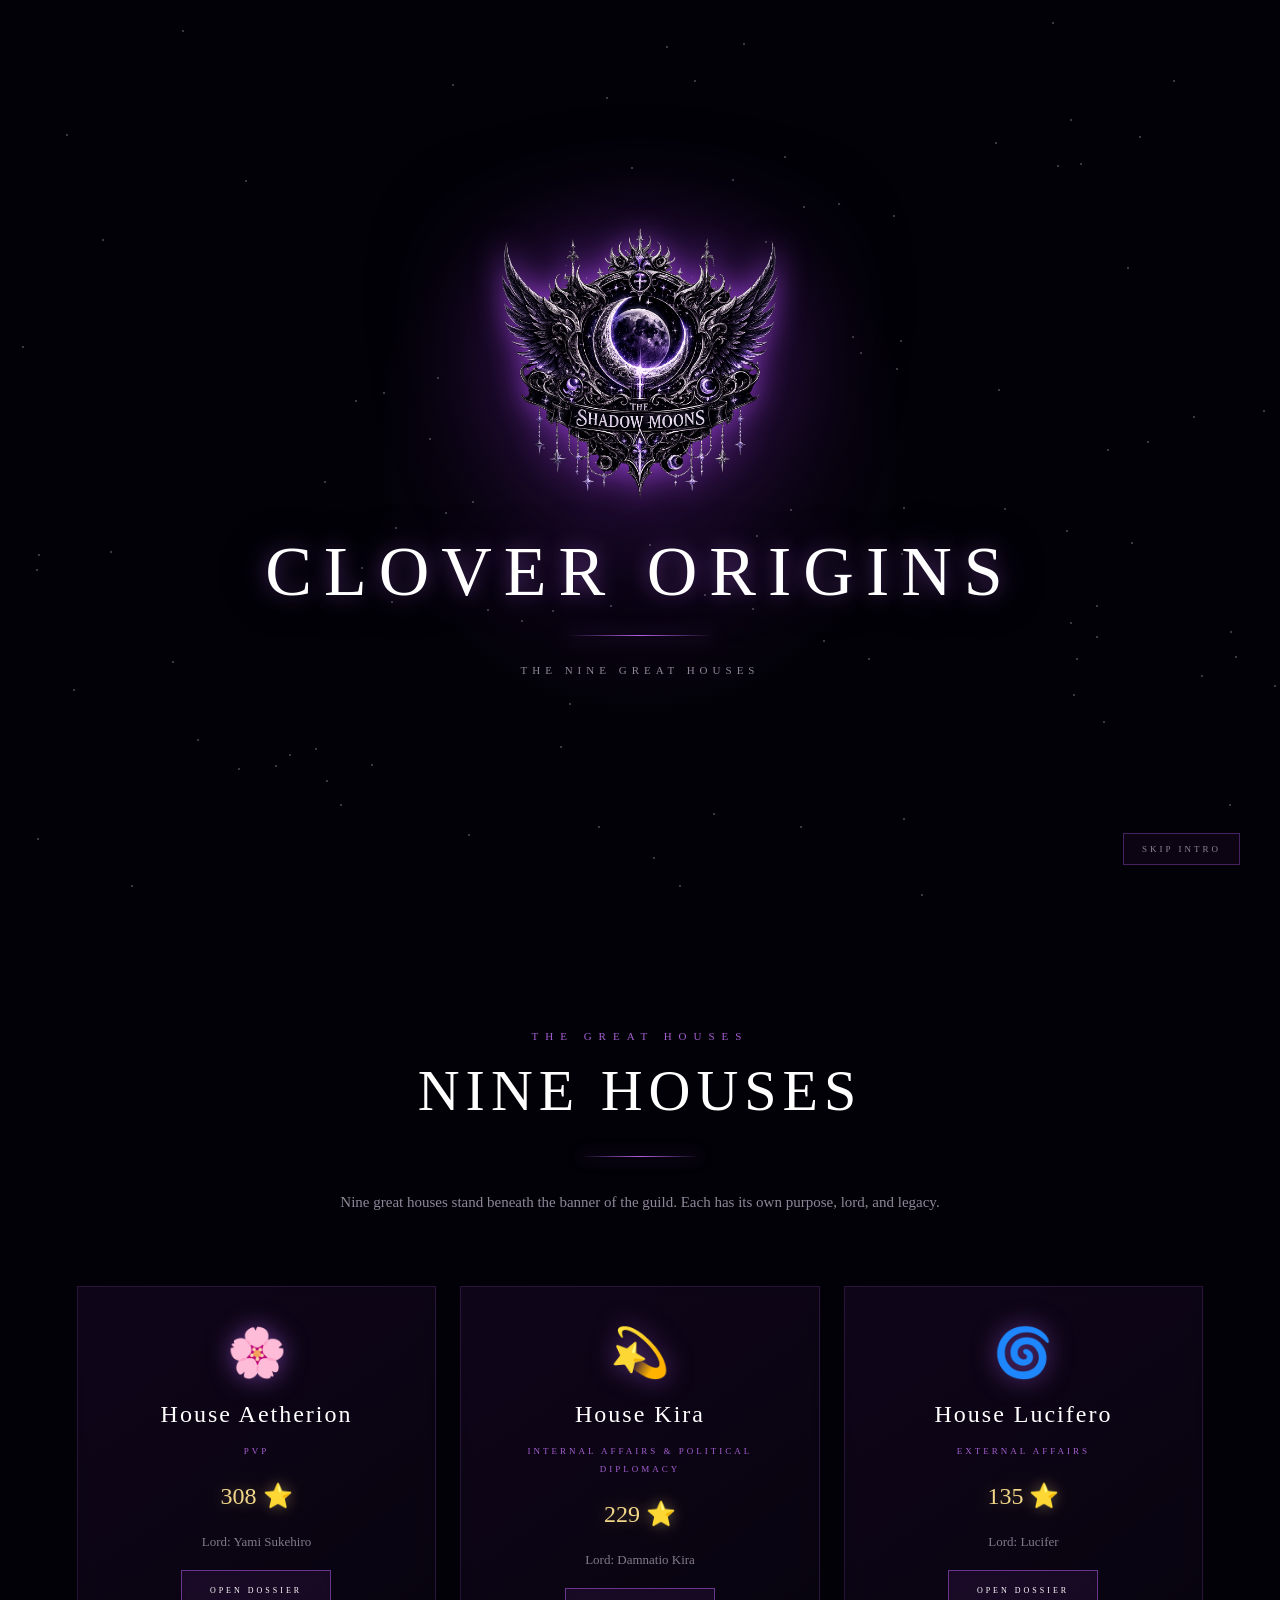
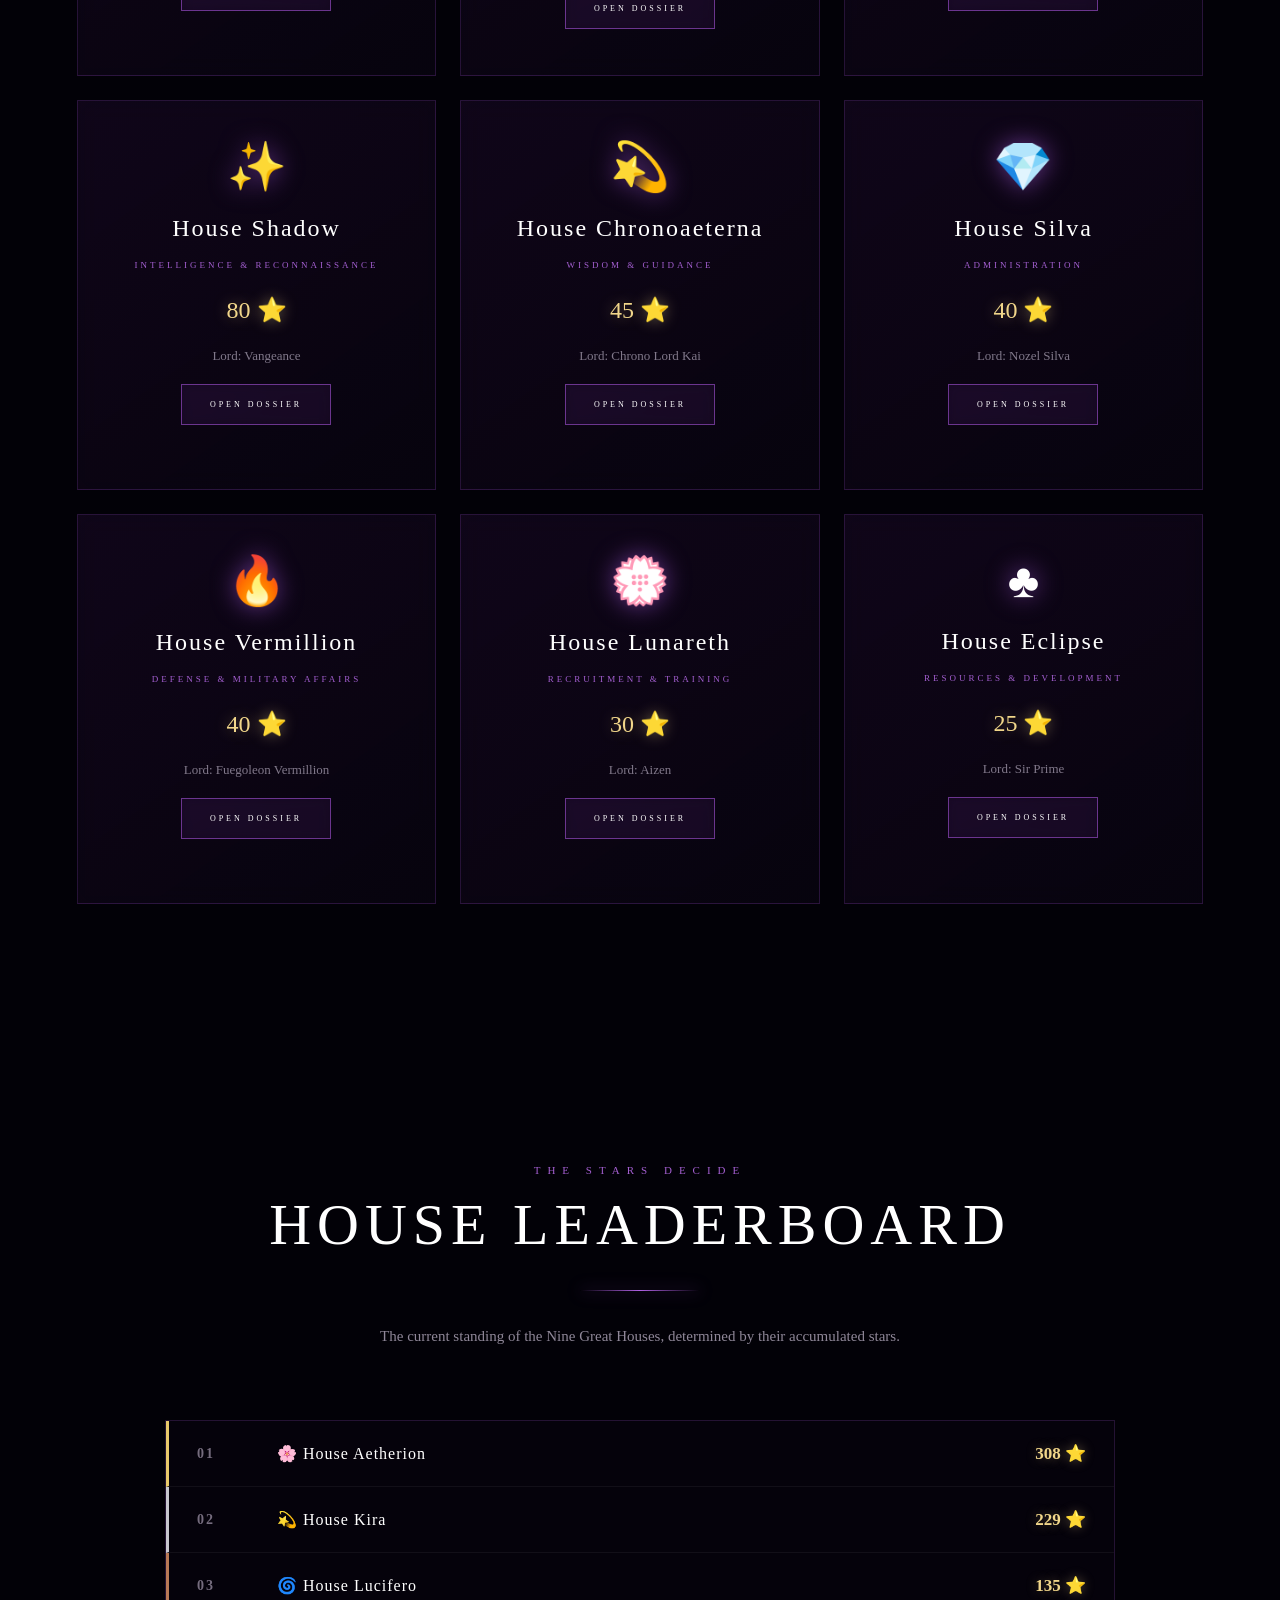
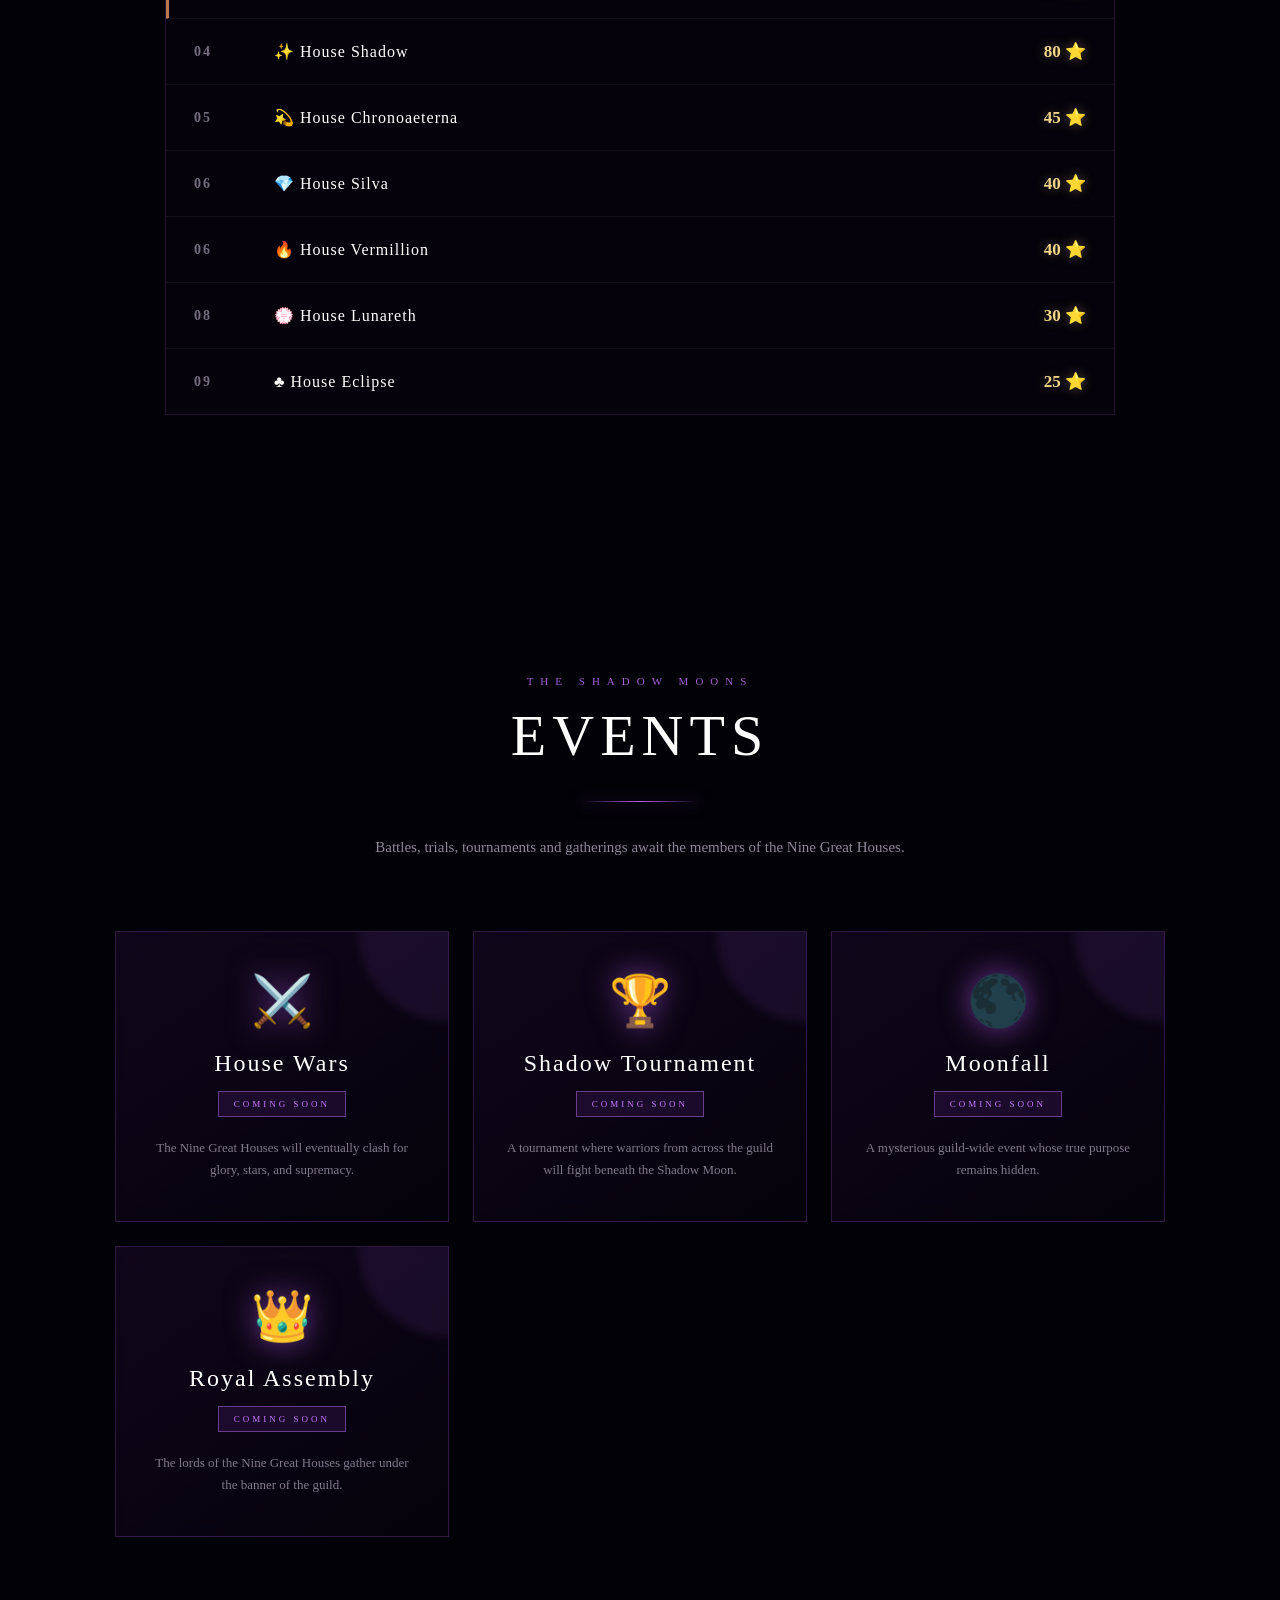
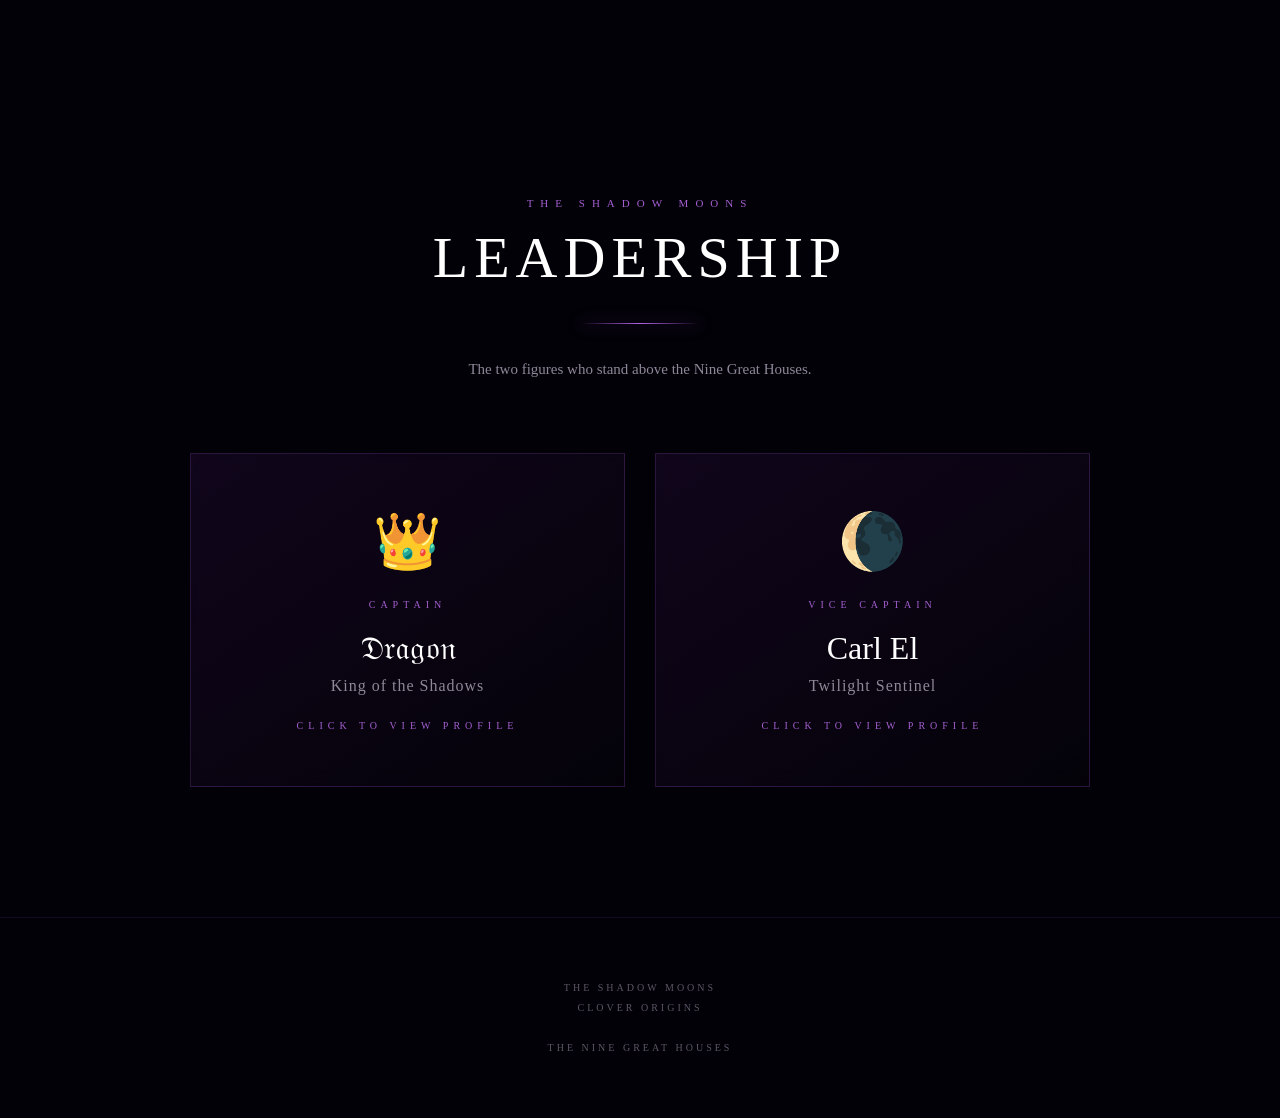
==== commit e8cf4e01: "Update index.html" ====
--- a/index.html
+++ b/index.html
@@ -3,8 +3,6 @@
 <head>
 <meta charset="UTF-8">
 <meta name="viewport" content="width=device-width, initial-scale=1.0">
-<meta name="theme-color" content="#020107">
-
 <title>The Shadow Moons | Clover Origins</title>
 
 <style>
@@ -46,7 +44,7 @@
     background:
         radial-gradient(
             circle at center,
-            rgba(91, 34, 130, 0.22),
+            rgba(91,34,130,0.22),
             transparent 35%
         ),
         #020107;
@@ -83,7 +81,10 @@
     opacity: 0.3;
 
     animation:
-        introStar 4s ease-in-out infinite;
+        introStar
+        4s
+        ease-in-out
+        infinite;
 }
 
 @keyframes introStar {
@@ -101,19 +102,14 @@
 .intro-content {
     position: relative;
     z-index: 5;
-
     text-align: center;
-
     width: min(900px, 90%);
 }
 
 .credit {
     position: absolute;
-
     left: 50%;
-
     transform: translateX(-50%);
-
     width: 90%;
 
     opacity: 0;
@@ -121,13 +117,14 @@
     color: #aaa2b1;
 
     font-size: 12px;
-
     letter-spacing: 6px;
-
     text-transform: uppercase;
 
     animation:
-        creditRoll 14s ease forwards;
+        creditRoll
+        14s
+        ease
+        forwards;
 }
 
 .credit-one {
@@ -147,24 +144,25 @@
 }
 
 @keyframes creditRoll {
+
     0% {
         opacity: 0;
-        transform: translate(-50%, 25px);
+        transform: translate(-50%,25px);
     }
 
     10% {
         opacity: 1;
-        transform: translate(-50%, 0);
+        transform: translate(-50%,0);
     }
 
     22% {
         opacity: 1;
-        transform: translate(-50%, -10px);
+        transform: translate(-50%,-10px);
     }
 
     30%,100% {
         opacity: 0;
-        transform: translate(-50%, -30px);
+        transform: translate(-50%,-30px);
     }
 }
 
@@ -179,12 +177,16 @@
         drop-shadow(0 0 60px rgba(120,40,180,0.5));
 
     animation:
-        introLogo 4s ease forwards;
+        introLogo
+        4s
+        ease
+        forwards;
 
     animation-delay: 9.5s;
 }
 
 @keyframes introLogo {
+
     0% {
         opacity: 0;
         transform: scale(0.65);
@@ -199,7 +201,11 @@
         transform: scale(1.08);
     }
 
-    70%,100% {
+    70% {
+        transform: scale(1);
+    }
+
+    100% {
         opacity: 1;
         transform: scale(1);
     }
@@ -211,10 +217,13 @@
     opacity: 0;
 
     font-size:
-        clamp(30px, 6vw, 70px);
+        clamp(
+            30px,
+            6vw,
+            70px
+        );
 
     letter-spacing: 12px;
-
     font-weight: 400;
 
     text-transform: uppercase;
@@ -224,12 +233,16 @@
         0 0 60px rgba(130,50,190,0.25);
 
     animation:
-        introTitle 3s ease forwards;
+        introTitle
+        3s
+        ease
+        forwards;
 
     animation-delay: 11s;
 }
 
 @keyframes introTitle {
+
     from {
         opacity: 0;
         letter-spacing: 25px;
@@ -256,12 +269,16 @@
         );
 
     box-shadow:
-        0 0 18px rgba(176,97,228,0.8);
+        0 0 18px
+        rgba(176,97,228,0.8);
 
     opacity: 0;
 
     animation:
-        introLine 2s ease forwards;
+        introLine
+        2s
+        ease
+        forwards;
 
     animation-delay: 11.8s;
 }
@@ -276,13 +293,15 @@
     color: #8f8798;
 
     font-size: 11px;
-
     letter-spacing: 5px;
 
     opacity: 0;
 
     animation:
-        fadeIn 2s ease forwards;
+        fadeIn
+        2s
+        ease
+        forwards;
 
     animation-delay: 12.3s;
 }
@@ -302,7 +321,8 @@
     padding: 10px 18px;
 
     border:
-        1px solid
+        1px
+        solid
         rgba(180,90,240,0.35);
 
     background:
@@ -311,7 +331,6 @@
     color: #8d8495;
 
     font-size: 9px;
-
     letter-spacing: 3px;
 
     text-transform: uppercase;
@@ -327,7 +346,8 @@
     border-color: #c478ff;
 
     box-shadow:
-        0 0 20px rgba(168,76,226,0.25);
+        0 0 20px
+        rgba(168,76,226,0.25);
 }
 
 /* =========================================================
@@ -366,7 +386,7 @@
     top: 43%;
 
     transform:
-        translate(-50%, -50%);
+        translate(-50%,-50%);
 
     border-radius: 50%;
 
@@ -392,6 +412,7 @@
 }
 
 @keyframes moonFloat {
+
     0%,100% {
         transform:
             translate(-50%,-50%)
@@ -406,6 +427,7 @@
 }
 
 @keyframes moonPulse {
+
     0%,100% {
         opacity: 0.13;
     }
@@ -437,12 +459,16 @@
         );
 
     animation:
-        glowPulse 8s ease-in-out infinite;
+        glowPulse
+        8s
+        ease-in-out
+        infinite;
 
     pointer-events: none;
 }
 
 @keyframes glowPulse {
+
     0%,100% {
         transform:
             translate(-50%,-50%)
@@ -479,11 +505,16 @@
     opacity: 0.4;
 
     animation:
-        starFloat linear infinite,
-        starTwinkle ease-in-out infinite;
+        starFloat
+        linear
+        infinite,
+        starTwinkle
+        ease-in-out
+        infinite;
 }
 
 @keyframes starFloat {
+
     from {
         transform:
             translateY(0)
@@ -498,6 +529,7 @@
 }
 
 @keyframes starTwinkle {
+
     0%,100% {
         opacity: 0.15;
         transform: scale(0.7);
@@ -526,10 +558,13 @@
     opacity: 0.5;
 
     animation:
-        particleMove linear infinite;
+        particleMove
+        linear
+        infinite;
 }
 
 @keyframes particleMove {
+
     0% {
         transform:
             translateY(110vh)
@@ -556,7 +591,7 @@
 }
 
 /* =========================================================
-   NAV
+   NAVIGATION
 ========================================================= */
 
 nav {
@@ -644,10 +679,14 @@
 
 .discord-nav {
     color: #c478ff !important;
+
+    text-shadow:
+        0 0 12px
+        rgba(196,120,255,0.35);
 }
 
 /* =========================================================
-   GENERAL
+   HERO
 ========================================================= */
 
 .hero {
@@ -662,7 +701,10 @@
 
     position: relative;
 
-    padding: 120px 20px 80px;
+    padding:
+        120px
+        20px
+        80px;
 }
 
 .hero-content {
@@ -675,6 +717,7 @@
 
 .hero-logo {
     width: 280px;
+
     max-width: 65vw;
 
     margin-bottom: 30px;
@@ -697,6 +740,7 @@
 }
 
 @keyframes logoFloat {
+
     0%,100% {
         transform: translateY(0);
     }
@@ -720,7 +764,11 @@
     margin-top: 18px;
 
     font-size:
-        clamp(42px, 8vw, 94px);
+        clamp(
+            42px,
+            8vw,
+            94px
+        );
 
     letter-spacing: 9px;
 
@@ -737,6 +785,7 @@
 
 .divider {
     width: 120px;
+
     height: 1px;
 
     margin: 32px auto;
@@ -759,7 +808,10 @@
 
     max-width: 600px;
 
-    margin: 0 auto 40px;
+    margin:
+        0
+        auto
+        40px;
 
     font-size: 17px;
 
@@ -789,10 +841,13 @@
 
     display: inline-block;
 
-    padding: 15px 28px;
+    padding:
+        15px
+        28px;
 
     border:
-        1px solid
+        1px
+        solid
         rgba(177,91,232,0.55);
 
     background:
@@ -849,7 +904,9 @@
 section:not(.hero) {
     position: relative;
 
-    padding: 130px 6%;
+    padding:
+        130px
+        6%;
 
     max-width: 1500px;
 
@@ -866,7 +923,11 @@
     margin-top: 15px;
 
     font-size:
-        clamp(32px, 5vw, 58px);
+        clamp(
+            32px,
+            5vw,
+            58px
+        );
 
     letter-spacing: 6px;
 
@@ -897,7 +958,10 @@
     grid-template-columns:
         repeat(
             auto-fit,
-            minmax(280px, 1fr)
+            minmax(
+                280px,
+                1fr
+            )
         );
 
     gap: 24px;
@@ -906,14 +970,17 @@
 .house-card {
     position: relative;
 
-    min-height: 350px;
-
-    padding: 38px 28px;
+    min-height: 390px;
+
+    padding:
+        38px
+        28px;
 
     text-align: center;
 
     border:
-        1px solid
+        1px
+        solid
         rgba(161,83,214,0.20);
 
     background:
@@ -948,13 +1015,15 @@
             transparent
         );
 
-    transform: translateX(-100%);
+    transform:
+        translateX(-100%);
 
     transition: 0.8s ease;
 }
 
 .house-card:hover::before {
-    transform: translateX(100%);
+    transform:
+        translateX(100%);
 }
 
 .house-card:hover {
@@ -995,8 +1064,6 @@
 }
 
 .house-card > span {
-    display: block;
-
     color: #a45fd1;
 
     font-size: 9px;
@@ -1021,7 +1088,11 @@
 
     font-size: 13px;
 
-    margin-bottom: 25px;
+    margin-bottom: 20px;
+}
+
+.house-card .btn {
+    font-size: 8px;
 }
 
 /* =========================================================
@@ -1034,7 +1105,8 @@
     margin: auto;
 
     border:
-        1px solid
+        1px
+        solid
         rgba(161,83,214,0.20);
 
     background:
@@ -1053,10 +1125,13 @@
 
     align-items: center;
 
-    padding: 22px 28px;
+    padding:
+        22px
+        28px;
 
     border-bottom:
-        1px solid
+        1px
+        solid
         rgba(255,255,255,0.05);
 
     transition: 0.35s ease;
@@ -1101,54 +1176,69 @@
 
 .leader-row.first {
     border-left:
-        3px solid
+        3px
+        solid
         #e8c96a;
 }
 
 .leader-row.second {
     border-left:
-        3px solid
+        3px
+        solid
         #c8c8d0;
 }
 
 .leader-row.third {
     border-left:
-        3px solid
+        3px
+        solid
         #b87955;
 }
 
 /* =========================================================
-   LORDS SECTION
+   EVENTS
 ========================================================= */
 
-.lords-grid {
+.events-grid {
     display: grid;
 
     grid-template-columns:
         repeat(
             auto-fit,
-            minmax(250px, 1fr)
+            minmax(
+                280px,
+                1fr
+            )
         );
 
     gap: 24px;
-}
-
-.lord-card {
+
+    max-width: 1050px;
+
+    margin: auto;
+}
+
+.event-card {
     position: relative;
 
-    padding: 30px 25px;
+    min-height: 250px;
+
+    padding:
+        40px
+        30px;
 
     text-align: center;
 
     border:
-        1px solid
-        rgba(161,83,214,0.22);
+        1px
+        solid
+        rgba(161,83,214,0.25);
 
     background:
         linear-gradient(
             145deg,
-            rgba(70,25,100,0.22),
-            rgba(5,3,10,0.78)
+            rgba(76,27,108,0.20),
+            rgba(6,3,12,0.75)
         );
 
     backdrop-filter: blur(12px);
@@ -1156,135 +1246,102 @@
     overflow: hidden;
 
     transition:
-        0.5s ease;
-
-    cursor: pointer;
-}
-
-.lord-card:hover {
+        transform 0.45s ease,
+        border-color 0.45s ease,
+        box-shadow 0.45s ease;
+}
+
+.event-card::after {
+    content: "";
+
+    position: absolute;
+
+    width: 180px;
+    height: 180px;
+
+    top: -90px;
+    right: -90px;
+
+    border-radius: 50%;
+
+    background:
+        rgba(169,94,228,0.10);
+
+    filter: blur(5px);
+
+    transition: 0.5s;
+}
+
+.event-card:hover {
     transform:
         translateY(-10px);
 
     border-color:
-        rgba(196,120,255,0.7);
+        rgba(196,120,255,0.65);
 
     box-shadow:
         0 20px 60px
-        rgba(90,30,130,0.3),
-        0 0 30px
-        rgba(160,70,220,0.15);
-}
-
-.lord-pfp {
-    width: 145px;
-    height: 145px;
-
-    margin: 0 auto 22px;
-
-    object-fit: cover;
-
-    border-radius: 50%;
+        rgba(90,30,130,0.25);
+}
+
+.event-card:hover::after {
+    transform: scale(1.5);
+}
+
+.event-icon {
+    font-size: 50px;
+
+    margin-bottom: 20px;
+
+    filter:
+        drop-shadow(
+            0 0 15px
+            rgba(190,100,255,0.55)
+        );
+}
+
+.event-card h3 {
+    font-size: 24px;
+
+    font-weight: 400;
+
+    letter-spacing: 2px;
+
+    margin-bottom: 14px;
+}
+
+.event-status {
+    display: inline-block;
+
+    padding:
+        7px
+        15px;
 
     border:
-        1px solid
-        rgba(194,110,255,0.55);
-
-    box-shadow:
-        0 0 25px
-        rgba(160,70,220,0.25);
-
-    transition:
-        0.5s ease;
-}
-
-.lord-card:hover .lord-pfp {
-    transform:
-        scale(1.06);
-
-    box-shadow:
-        0 0 45px
-        rgba(180,90,240,0.45);
-}
-
-.lord-card .role {
-    display: block;
-
-    color: #a45fd1;
+        1px
+        solid
+        rgba(196,120,255,0.45);
+
+    background:
+        rgba(117,45,167,0.18);
+
+    color: #c478ff;
 
     font-size: 9px;
 
     letter-spacing: 3px;
 
-    margin-bottom: 10px;
-}
-
-.lord-card h3 {
-    font-size: 23px;
-
-    font-weight: 400;
-
-    letter-spacing: 1px;
-
-    margin-bottom: 8px;
-}
-
-.lord-card p {
-    color: #81788b;
-
-    font-size: 12px;
-
-    line-height: 1.6;
-}
-
-.lord-card .pfp-hint {
-    display: block;
-
-    margin-top: 18px;
-
-    color: #625a69;
-
-    font-size: 8px;
-
-    letter-spacing: 2px;
-
     text-transform: uppercase;
-}
-
-.lord-no-pfp {
-    cursor: default;
-}
-
-.lord-no-pfp:hover {
-    transform: translateY(-6px);
-}
-
-.no-pfp {
-    width: 145px;
-    height: 145px;
-
-    margin: 0 auto 22px;
-
-    border-radius: 50%;
-
-    display: flex;
-
-    align-items: center;
-    justify-content: center;
-
-    border:
-        1px solid
-        rgba(255,255,255,0.08);
-
-    background:
-        radial-gradient(
-            circle,
-            rgba(100,38,140,0.15),
-            rgba(5,3,10,0.8)
-        );
-
-    color: #51495a;
-
-    font-size: 42px;
+
+    margin-bottom: 20px;
+}
+
+.event-card p {
+    color: #82798b;
+
+    line-height: 1.7;
+
+    font-size: 13px;
 }
 
 /* =========================================================
@@ -1297,7 +1354,10 @@
     grid-template-columns:
         repeat(
             2,
-            minmax(280px, 1fr)
+            minmax(
+                280px,
+                1fr
+            )
         );
 
     gap: 30px;
@@ -1310,12 +1370,15 @@
 .leader-card {
     position: relative;
 
-    padding: 55px 30px;
+    padding:
+        55px
+        30px;
 
     text-align: center;
 
     border:
-        1px solid
+        1px
+        solid
         rgba(161,83,214,0.22);
 
     background:
@@ -1334,6 +1397,29 @@
     overflow: hidden;
 }
 
+.leader-card::before {
+    content: "";
+
+    position: absolute;
+
+    inset: 0;
+
+    background:
+        radial-gradient(
+            circle at center,
+            rgba(180,90,240,0.12),
+            transparent 60%
+        );
+
+    opacity: 0;
+
+    transition: 0.5s;
+}
+
+.leader-card:hover::before {
+    opacity: 1;
+}
+
 .leader-card:hover {
     transform:
         translateY(-10px);
@@ -1347,12 +1433,20 @@
 }
 
 .leader-symbol {
+    position: relative;
+
+    z-index: 2;
+
     font-size: 55px;
 
     margin-bottom: 20px;
 }
 
 .leader-card > span {
+    position: relative;
+
+    z-index: 2;
+
     color: #a45fd1;
 
     font-size: 10px;
@@ -1361,6 +1455,10 @@
 }
 
 .leader-card h3 {
+    position: relative;
+
+    z-index: 2;
+
     margin-top: 18px;
 
     font-size: 32px;
@@ -1369,6 +1467,10 @@
 }
 
 .leader-card p {
+    position: relative;
+
+    z-index: 2;
+
     margin-top: 10px;
 
     color: #8f8798;
@@ -1377,184 +1479,25 @@
 }
 
 .profile-hint {
+    position: relative;
+
+    z-index: 2;
+
     display: block;
 
     margin-top: 25px;
 
-    color: #706777 !important;
-
-    font-size: 8px !important;
-
-    letter-spacing: 3px !important;
+    color: #706777;
+
+    font-size: 8px;
+
+    letter-spacing: 3px;
 
     text-transform: uppercase;
 }
 
-.leader-pfp {
-    width: 160px;
-    height: 160px;
-
-    object-fit: cover;
-
-    border-radius: 50%;
-
-    margin-bottom: 25px;
-
-    border:
-        1px solid
-        rgba(194,110,255,0.55);
-
-    box-shadow:
-        0 0 35px
-        rgba(160,70,220,0.3);
-
-    transition: 0.5s ease;
-}
-
-.leader-card:hover .leader-pfp {
-    transform:
-        scale(1.06);
-
-    box-shadow:
-        0 0 55px
-        rgba(180,90,240,0.5);
-}
-
 /* =========================================================
-   EVENTS
-========================================================= */
-
-.events-container {
-    max-width: 1000px;
-
-    margin: auto;
-
-    display: grid;
-
-    grid-template-columns:
-        repeat(
-            auto-fit,
-            minmax(280px, 1fr)
-        );
-
-    gap: 25px;
-}
-
-.event-card {
-    position: relative;
-
-    min-height: 250px;
-
-    padding: 40px 30px;
-
-    text-align: center;
-
-    border:
-        1px solid
-        rgba(161,83,214,0.25);
-
-    background:
-        linear-gradient(
-            145deg,
-            rgba(78,28,108,0.20),
-            rgba(5,3,10,0.75)
-        );
-
-    backdrop-filter: blur(14px);
-
-    overflow: hidden;
-
-    transition: 0.5s ease;
-}
-
-.event-card::after {
-    content: "";
-
-    position: absolute;
-
-    width: 180px;
-    height: 180px;
-
-    top: -90px;
-    right: -90px;
-
-    border-radius: 50%;
-
-    background:
-        rgba(168,76,226,0.10);
-
-    filter: blur(5px);
-
-    transition: 0.5s ease;
-}
-
-.event-card:hover {
-    transform:
-        translateY(-10px);
-
-    border-color:
-        rgba(196,120,255,0.65);
-
-    box-shadow:
-        0 20px 60px
-        rgba(90,30,130,0.25);
-}
-
-.event-icon {
-    font-size: 48px;
-
-    margin-bottom: 18px;
-
-    filter:
-        drop-shadow(
-            0 0 12px
-            rgba(190,100,255,0.45)
-        );
-}
-
-.event-status {
-    display: inline-block;
-
-    padding: 7px 13px;
-
-    margin-bottom: 15px;
-
-    border:
-        1px solid
-        rgba(196,120,255,0.4);
-
-    color: #c478ff;
-
-    font-size: 8px;
-
-    letter-spacing: 3px;
-
-    text-transform: uppercase;
-
-    background:
-        rgba(100,38,140,0.12);
-}
-
-.event-card h3 {
-    font-size: 24px;
-
-    font-weight: 400;
-
-    letter-spacing: 2px;
-
-    margin-bottom: 15px;
-}
-
-.event-card p {
-    color: #82798b;
-
-    font-size: 13px;
-
-    line-height: 1.8;
-}
-
-/* =========================================================
-   DOSSIER MODAL
+   DOSSIER
 ========================================================= */
 
 .dossier {
@@ -1572,7 +1515,7 @@
     padding: 20px;
 
     background:
-        rgba(0,0,0,0.78);
+        rgba(0,0,0,0.80);
 
     backdrop-filter: blur(12px);
 
@@ -1594,21 +1537,28 @@
 .dossier-box {
     position: relative;
 
-    width: min(650px, 100%);
-
-    padding: 55px 45px;
+    width: min(700px,100%);
+
+    max-height: 90vh;
+
+    overflow-y: auto;
+
+    padding:
+        50px
+        45px;
 
     text-align: center;
 
     border:
-        1px solid
+        1px
+        solid
         rgba(192,103,255,0.55);
 
     background:
         radial-gradient(
             circle at top,
             rgba(102,38,145,0.35),
-            rgba(5,3,10,0.97) 65%
+            rgba(5,3,10,0.98) 65%
         );
 
     box-shadow:
@@ -1632,7 +1582,7 @@
 .dossier-symbol {
     font-size: 65px;
 
-    margin-bottom: 20px;
+    margin-bottom: 10px;
 }
 
 .dossier-box h2 {
@@ -1643,7 +1593,7 @@
     letter-spacing: 3px;
 }
 
-.dossier-role {
+.dossier-box .dossier-role {
     display: block;
 
     margin-top: 12px;
@@ -1657,15 +1607,103 @@
 
 .dossier-box p {
     margin:
-        28px auto;
-
-    max-width: 500px;
+        24px
+        auto;
+
+    max-width: 520px;
 
     color: #a9a0b1;
 
     line-height: 1.9;
 
     font-size: 15px;
+}
+
+/* =========================================================
+   LORD PROFILE
+========================================================= */
+
+.lord-profile-section {
+    margin-top: 25px;
+}
+
+.lord-profile-label {
+    color: #706777;
+
+    font-size: 9px;
+
+    letter-spacing: 4px;
+
+    text-transform: uppercase;
+
+    margin-bottom: 15px;
+}
+
+.lord-profile-button {
+    display: inline-flex;
+
+    align-items: center;
+    justify-content: center;
+
+    width: 110px;
+    height: 110px;
+
+    padding: 5px;
+
+    border:
+        1px
+        solid
+        rgba(194,110,255,0.55);
+
+    border-radius: 50%;
+
+    background:
+        rgba(30,10,42,0.8);
+
+    cursor: pointer;
+
+    transition:
+        transform 0.4s ease,
+        border-color 0.4s ease,
+        box-shadow 0.4s ease;
+}
+
+.lord-profile-button:hover {
+    transform:
+        scale(1.08);
+
+    border-color:
+        #c478ff;
+
+    box-shadow:
+        0 0 35px
+        rgba(168,76,226,0.45);
+}
+
+.lord-profile-button img {
+    width: 100%;
+    height: 100%;
+
+    border-radius: 50%;
+
+    object-fit: cover;
+
+    display: block;
+
+    border:
+        1px
+        solid
+        rgba(255,255,255,0.08);
+}
+
+.lord-name {
+    margin-top: 12px;
+
+    color: #d4c8dc;
+
+    font-size: 13px;
+
+    letter-spacing: 2px;
 }
 
 .close-dossier {
@@ -1712,7 +1750,7 @@
     padding: 20px;
 
     background:
-        rgba(0,0,0,0.88);
+        rgba(0,0,0,0.90);
 
     backdrop-filter: blur(16px);
 
@@ -1734,9 +1772,9 @@
 .profile-box {
     position: relative;
 
-    width: min(520px, 90vw);
-
-    padding: 20px;
+    width: min(500px,90vw);
+
+    padding: 18px;
 
     display: flex;
 
@@ -1744,7 +1782,8 @@
     justify-content: center;
 
     border:
-        1px solid
+        1px
+        solid
         rgba(194,110,255,0.65);
 
     background:
@@ -1782,7 +1821,8 @@
     object-fit: contain;
 
     border:
-        1px solid
+        1px
+        solid
         rgba(255,255,255,0.08);
 
     box-shadow:
@@ -1800,7 +1840,8 @@
     height: 40px;
 
     border:
-        1px solid
+        1px
+        solid
         rgba(194,110,255,0.65);
 
     border-radius: 50%;
@@ -1834,12 +1875,15 @@
 ========================================================= */
 
 footer {
-    padding: 60px 20px;
+    padding:
+        60px
+        20px;
 
     text-align: center;
 
     border-top:
-        1px solid
+        1px
+        solid
         rgba(154,78,220,0.12);
 
     color: #5e5666;
@@ -1855,12 +1899,14 @@
    MOBILE
 ========================================================= */
 
-@media (max-width: 800px) {
+@media (max-width:800px) {
 
     nav {
         height: 70px;
 
-        padding: 0 20px;
+        padding:
+            0
+            20px;
     }
 
     .nav-links {
@@ -1902,7 +1948,8 @@
 
     section:not(.hero) {
         padding:
-            90px 20px;
+            90px
+            20px;
     }
 
     .leader-row {
@@ -1912,7 +1959,8 @@
             100px;
 
         padding:
-            18px 15px;
+            18px
+            15px;
     }
 
     .leader-row span {
@@ -1927,38 +1975,35 @@
         grid-template-columns: 1fr;
     }
 
-    .lord-pfp,
-    .no-pfp {
-        width: 125px;
-        height: 125px;
-    }
-
-    .leader-pfp {
-        width: 135px;
-        height: 135px;
-    }
-
     .dossier-box {
         padding:
-            45px 25px;
+            45px
+            25px;
     }
 
     .profile-box {
-        width: min(380px, 88vw);
-
-        padding: 15px;
+        width:
+            min(
+                380px,
+                88vw
+            );
+
+        padding: 12px;
     }
 
     .skip-intro {
         right: 20px;
-
         bottom: 20px;
     }
 
     .credit {
         letter-spacing: 3px;
-
         font-size: 9px;
+    }
+
+    .lord-profile-button {
+        width: 90px;
+        height: 90px;
     }
 }
 </style>
@@ -2114,10 +2159,6 @@
             Leaderboard
         </a>
 
-        <a href="#lords">
-            Lords
-        </a>
-
         <a href="#events">
             Events
         </a>
@@ -2236,9 +2277,7 @@
 
         <article class="house-card">
 
-            <div class="house-symbol">
-                🌸
-            </div>
+            <div class="house-symbol">🌸</div>
 
             <h3>
                 House Aetherion
@@ -2263,6 +2302,7 @@
                     'House Aetherion',
                     'PVP',
                     'Yami Sukehiro',
+                    'aetherion.png',
                     'The distinguished house of combat and competition. House Aetherion currently stands first among the Nine Great Houses with 308 stars.'
                 )"
             >
@@ -2276,9 +2316,7 @@
 
         <article class="house-card">
 
-            <div class="house-symbol">
-                💫
-            </div>
+            <div class="house-symbol">💫</div>
 
             <h3>
                 House Kira
@@ -2303,6 +2341,7 @@
                     'House Kira',
                     'Internal Affairs & Political Diplomacy',
                     'Damnatio Kira',
+                    'kira.png',
                     'The dignified house entrusted with matters of internal affairs and political diplomacy. House Kira currently holds second position with 229 stars.'
                 )"
             >
@@ -2316,9 +2355,7 @@
 
         <article class="house-card">
 
-            <div class="house-symbol">
-                🌀
-            </div>
+            <div class="house-symbol">🌀</div>
 
             <h3>
                 House Lucifero
@@ -2343,6 +2380,7 @@
                     'House Lucifero',
                     'External Affairs',
                     'Lucifer',
+                    'lucifero.png',
                     'The house responsible for external affairs and dealings beyond the guild. House Lucifero currently holds third position with 135 stars.'
                 )"
             >
@@ -2356,9 +2394,7 @@
 
         <article class="house-card">
 
-            <div class="house-symbol">
-                ✨
-            </div>
+            <div class="house-symbol">✨</div>
 
             <h3>
                 House Shadow
@@ -2383,6 +2419,7 @@
                     'House Shadow',
                     'Intelligence & Reconnaissance',
                     'Vangeance',
+                    'shadow.png',
                     'The house dedicated to intelligence, reconnaissance, and information gathering. It currently stands fourth with 80 stars.'
                 )"
             >
@@ -2396,9 +2433,7 @@
 
         <article class="house-card">
 
-            <div class="house-symbol">
-                💫
-            </div>
+            <div class="house-symbol">💫</div>
 
             <h3>
                 House Chronoaeterna
@@ -2423,6 +2458,7 @@
                     'House Chronoaeterna',
                     'Wisdom & Guidance',
                     'Chrono Lord Kai',
+                    'chronoaeterna.png',
                     'The house of the Great Chronos, devoted to wisdom and guidance. It currently holds fifth position with 45 stars.'
                 )"
             >
@@ -2436,9 +2472,7 @@
 
         <article class="house-card">
 
-            <div class="house-symbol">
-                💎
-            </div>
+            <div class="house-symbol">💎</div>
 
             <h3>
                 House Silva
@@ -2463,6 +2497,7 @@
                     'House Silva',
                     'Administration',
                     'Nozel Silva',
+                    'silva.png',
                     'One of the two great royal houses, entrusted with administration. House Silva currently shares sixth position with 40 stars.'
                 )"
             >
@@ -2476,9 +2511,7 @@
 
         <article class="house-card">
 
-            <div class="house-symbol">
-                🔥
-            </div>
+            <div class="house-symbol">🔥</div>
 
             <h3>
                 House Vermillion
@@ -2503,6 +2536,7 @@
                     'House Vermillion',
                     'Defense & Military Affairs',
                     'Fuegoleon Vermillion',
+                    'vermillion.png',
                     'One of the two great royal houses, responsible for defense and military affairs. It shares sixth position with 40 stars.'
                 )"
             >
@@ -2516,9 +2550,7 @@
 
         <article class="house-card">
 
-            <div class="house-symbol">
-                💮
-            </div>
+            <div class="house-symbol">💮</div>
 
             <h3>
                 House Lunareth
@@ -2543,6 +2575,7 @@
                     'House Lunareth',
                     'Recruitment & Training',
                     'Aizen',
+                    'lunareth.png',
                     'The honoured house responsible for bringing new members into the guild and preparing them for their duties. It currently holds eighth position with 30 stars.'
                 )"
             >
@@ -2556,9 +2589,7 @@
 
         <article class="house-card">
 
-            <div class="house-symbol">
-                ♣️
-            </div>
+            <div class="house-symbol">♣️</div>
 
             <h3>
                 House Eclipse
@@ -2583,6 +2614,7 @@
                     'House Eclipse',
                     'Resources & Development',
                     'Sir Prime',
+                    'eclipse.png',
                     'The house responsible for resources and development within the guild. It currently holds ninth position with 25 stars.'
                 )"
             >
@@ -2683,321 +2715,6 @@
 
 
 <!-- =========================================================
-     LORDS
-========================================================= -->
-
-<section id="lords">
-
-    <div class="section-heading">
-
-        <div class="eyebrow">
-            THE NINE GREAT HOUSES
-        </div>
-
-        <h2>
-            LORDS OF THE HOUSES
-        </h2>
-
-        <div class="divider"></div>
-
-        <p>
-            The lords who command the Nine Great Houses.
-            Click a portrait to reveal their full profile.
-        </p>
-
-    </div>
-
-    <div class="lords-grid">
-
-
-        <!-- AETHERION -->
-
-        <article
-            class="lord-card"
-            onclick="openProfile('aetherion.png')"
-        >
-
-            <img
-                src="aetherion.png"
-                class="lord-pfp"
-                alt="Yami Sukehiro"
-            >
-
-            <span class="role">
-                LORD OF HOUSE AETHERION
-            </span>
-
-            <h3>
-                Yami Sukehiro
-            </h3>
-
-            <p>
-                Lord of the house of PVP.
-            </p>
-
-            <span class="pfp-hint">
-                Click to view portrait
-            </span>
-
-        </article>
-
-
-        <!-- KIRA -->
-
-        <article
-            class="lord-card"
-            onclick="openProfile('kira.png')"
-        >
-
-            <img
-                src="kira.png"
-                class="lord-pfp"
-                alt="Damnatio Kira"
-            >
-
-            <span class="role">
-                LORD OF HOUSE KIRA
-            </span>
-
-            <h3>
-                Damnatio Kira
-            </h3>
-
-            <p>
-                Lord of internal affairs and political diplomacy.
-            </p>
-
-            <span class="pfp-hint">
-                Click to view portrait
-            </span>
-
-        </article>
-
-
-        <!-- LUCIFERO -->
-
-        <article
-            class="lord-card"
-            onclick="openProfile('lucifero.png')"
-        >
-
-            <img
-                src="lucifero.png"
-                class="lord-pfp"
-                alt="Lucifer"
-            >
-
-            <span class="role">
-                LORD OF HOUSE LUCIFERO
-            </span>
-
-            <h3>
-                Lucifer
-            </h3>
-
-            <p>
-                Lord of external affairs.
-            </p>
-
-            <span class="pfp-hint">
-                Click to view portrait
-            </span>
-
-        </article>
-
-
-        <!-- SHADOW -->
-
-        <article
-            class="lord-card"
-            onclick="openProfile('shadow.png')"
-        >
-
-            <img
-                src="shadow.png"
-                class="lord-pfp"
-                alt="Vangeance"
-            >
-
-            <span class="role">
-                LORD OF HOUSE SHADOW
-            </span>
-
-            <h3>
-                Vangeance
-            </h3>
-
-            <p>
-                Lord of intelligence and reconnaissance.
-            </p>
-
-            <span class="pfp-hint">
-                Click to view portrait
-            </span>
-
-        </article>
-
-
-        <!-- CHRONOAETERNA -->
-
-        <article
-            class="lord-card"
-            onclick="openProfile('chronoaeterna.png')"
-        >
-
-            <img
-                src="chronoaeterna.png"
-                class="lord-pfp"
-                alt="Chrono Lord Kai"
-            >
-
-            <span class="role">
-                LORD OF HOUSE CHRONOAETERNA
-            </span>
-
-            <h3>
-                Chrono Lord Kai
-            </h3>
-
-            <p>
-                Lord of wisdom and guidance.
-            </p>
-
-            <span class="pfp-hint">
-                Click to view portrait
-            </span>
-
-        </article>
-
-
-        <!-- SILVA -->
-
-        <article
-            class="lord-card"
-            onclick="openProfile('silva.png')"
-        >
-
-            <img
-                src="silva.png"
-                class="lord-pfp"
-                alt="Nozel Silva"
-            >
-
-            <span class="role">
-                LORD OF HOUSE SILVA
-            </span>
-
-            <h3>
-                Nozel Silva
-            </h3>
-
-            <p>
-                Lord of administration.
-            </p>
-
-            <span class="pfp-hint">
-                Click to view portrait
-            </span>
-
-        </article>
-
-
-        <!-- VERMILLION -->
-
-        <article class="lord-card lord-no-pfp">
-
-            <div class="no-pfp">
-                🔥
-            </div>
-
-            <span class="role">
-                LORD OF HOUSE VERMILLION
-            </span>
-
-            <h3>
-                Fuegoleon Vermillion
-            </h3>
-
-            <p>
-                Lord of defense and military affairs.
-            </p>
-
-            <span class="pfp-hint">
-                Portrait unavailable
-            </span>
-
-        </article>
-
-
-        <!-- LUNARETH -->
-
-        <article
-            class="lord-card"
-            onclick="openProfile('lunareth.png')"
-        >
-
-            <img
-                src="lunareth.png"
-                class="lord-pfp"
-                alt="Aizen"
-            >
-
-            <span class="role">
-                LORD OF HOUSE LUNARETH
-            </span>
-
-            <h3>
-                Aizen
-            </h3>
-
-            <p>
-                Lord of recruitment and training.
-            </p>
-
-            <span class="pfp-hint">
-                Click to view portrait
-            </span>
-
-        </article>
-
-
-        <!-- ECLIPSE -->
-
-        <article
-            class="lord-card"
-            onclick="openProfile('eclipse.png')"
-        >
-
-            <img
-                src="eclipse.png"
-                class="lord-pfp"
-                alt="Sir Prime"
-            >
-
-            <span class="role">
-                LORD OF HOUSE ECLIPSE
-            </span>
-
-            <h3>
-                Sir Prime
-            </h3>
-
-            <p>
-                Lord of resources and development.
-            </p>
-
-            <span class="pfp-hint">
-                Click to view portrait
-            </span>
-
-        </article>
-
-    </div>
-
-</section>
-
-
-<!-- =========================================================
      EVENTS
 ========================================================= -->
 
@@ -3016,14 +2733,13 @@
         <div class="divider"></div>
 
         <p>
-            Battles, competitions, gatherings and
-            special occasions of the guild.
+            Battles, trials, tournaments and gatherings
+            await the members of the Nine Great Houses.
         </p>
 
     </div>
 
-    <div class="events-container">
-
+    <div class="events-grid">
 
         <article class="event-card">
 
@@ -3031,17 +2747,17 @@
                 ⚔️
             </div>
 
+            <h3>
+                House Wars
+            </h3>
+
             <div class="event-status">
-                COMING SOON
+                Coming Soon
             </div>
-
-            <h3>
-                Shadow Wars
-            </h3>
 
             <p>
                 The Nine Great Houses will eventually
-                clash in a battle for glory and stars.
+                clash for glory, stars, and supremacy.
             </p>
 
         </article>
@@ -3053,17 +2769,17 @@
                 🏆
             </div>
 
+            <h3>
+                Shadow Tournament
+            </h3>
+
             <div class="event-status">
-                COMING SOON
+                Coming Soon
             </div>
 
-            <h3>
-                House Tournament
-            </h3>
-
             <p>
-                A tournament where the strongest members
-                of every house will compete.
+                A tournament where warriors from across
+                the guild will fight beneath the Shadow Moon.
             </p>
 
         </article>
@@ -3075,17 +2791,17 @@
                 🌑
             </div>
 
+            <h3>
+                Moonfall
+            </h3>
+
             <div class="event-status">
-                COMING SOON
+                Coming Soon
             </div>
 
-            <h3>
-                Eclipse Gathering
-            </h3>
-
             <p>
-                A special guild gathering beneath the
-                shadow of the Eclipse.
+                A mysterious guild-wide event whose
+                true purpose remains hidden.
             </p>
 
         </article>
@@ -3097,17 +2813,17 @@
                 👑
             </div>
 
-            <div class="event-status">
-                COMING SOON
-            </div>
-
             <h3>
                 Royal Assembly
             </h3>
 
+            <div class="event-status">
+                Coming Soon
+            </div>
+
             <p>
                 The lords of the Nine Great Houses
-                gather to discuss the future of the guild.
+                gather under the banner of the guild.
             </p>
 
         </article>
@@ -3144,19 +2860,16 @@
 
     <div class="leadership-grid">
 
-
         <!-- CAPTAIN -->
 
         <article
             class="leader-card"
-            onclick="openProfile('captain.png')"
+            onclick="openProfile('captain.png','Captain')"
         >
 
-            <img
-                src="captain.png"
-                class="leader-pfp"
-                alt="Captain"
-            >
+            <div class="leader-symbol">
+                👑
+            </div>
 
             <span>
                 CAPTAIN
@@ -3181,14 +2894,12 @@
 
         <article
             class="leader-card"
-            onclick="openProfile('vice.png')"
+            onclick="openProfile('vice.png','Vice Captain')"
         >
 
-            <img
-                src="vice.png"
-                class="leader-pfp"
-                alt="Vice Captain"
-            >
+            <div class="leader-symbol">
+                🌘
+            </div>
 
             <span>
                 VICE CAPTAIN
@@ -3227,7 +2938,6 @@
         <button
             class="close-dossier"
             onclick="closeDossier()"
-            aria-label="Close dossier"
         >
             ×
         </button>
@@ -3254,10 +2964,37 @@
 
         <div class="divider"></div>
 
-        <p>
-            <strong>Lord:</strong>
-            <span id="dossierLord"></span>
-        </p>
+        <!-- LORD PROFILE -->
+
+        <div class="lord-profile-section">
+
+            <div class="lord-profile-label">
+                LORD OF THE HOUSE
+            </div>
+
+            <button
+                class="lord-profile-button"
+                id="lordProfileButton"
+                onclick="openLordProfile()"
+                aria-label="View Lord profile"
+            >
+
+                <img
+                    id="lordProfileImage"
+                    src=""
+                    alt="Lord profile"
+                >
+
+            </button>
+
+            <div
+                class="lord-name"
+                id="dossierLord"
+            ></div>
+
+        </div>
+
+        <div class="divider"></div>
 
         <button
             class="btn btn-primary"
@@ -3311,6 +3048,9 @@
     <br>
 
     CLOVER ORIGINS
+    <br><br>
+
+    THE NINE GREAT HOUSES
 
 </footer>
 
@@ -3330,7 +3070,11 @@
 
 if (introStars) {
 
-    for (let i = 0; i < 100; i++) {
+    for (
+        let i = 0;
+        i < 100;
+        i++
+    ) {
 
         const star =
             document.createElement("div");
@@ -3348,7 +3092,10 @@
             Math.random() * 5 + "s";
 
         star.style.animationDuration =
-            (2 + Math.random() * 5) + "s";
+            (
+                2 +
+                Math.random() * 5
+            ) + "s";
 
         introStars.appendChild(star);
     }
@@ -3382,9 +3129,11 @@
     musicMain.volume = 0.75;
     musicDark.volume = 0.75;
 
-    musicIntro.play().catch(() => {
-        musicStarted = false;
-    });
+    musicIntro
+        .play()
+        .catch(() => {
+            musicStarted = false;
+        });
 }
 
 musicIntro.addEventListener(
@@ -3393,7 +3142,9 @@
 
         musicMain.currentTime = 0;
 
-        musicMain.play().catch(() => {});
+        musicMain
+            .play()
+            .catch(() => {});
 
     }
 );
@@ -3404,7 +3155,9 @@
 
         musicDark.currentTime = 0;
 
-        musicDark.play().catch(() => {});
+        musicDark
+            .play()
+            .catch(() => {});
 
     }
 );
@@ -3415,7 +3168,9 @@
 
         musicDark.currentTime = 0;
 
-        musicDark.play().catch(() => {});
+        musicDark
+            .play()
+            .catch(() => {});
 
     }
 );
@@ -3499,7 +3254,11 @@
 
 if (stars) {
 
-    for (let i = 0; i < 180; i++) {
+    for (
+        let i = 0;
+        i < 180;
+        i++
+    ) {
 
         const star =
             document.createElement("div");
@@ -3514,7 +3273,10 @@
             Math.random() * 100 + "%";
 
         star.style.animationDuration =
-            (3 + Math.random() * 7) + "s";
+            (
+                3 +
+                Math.random() * 7
+            ) + "s";
 
         star.style.animationDelay =
             Math.random() * 5 + "s";
@@ -3533,7 +3295,11 @@
 
 if (particles) {
 
-    for (let i = 0; i < 35; i++) {
+    for (
+        let i = 0;
+        i < 35;
+        i++
+    ) {
 
         const particle =
             document.createElement("div");
@@ -3545,7 +3311,10 @@
             Math.random() * 100 + "%";
 
         particle.style.animationDuration =
-            (8 + Math.random() * 12) + "s";
+            (
+                8 +
+                Math.random() * 12
+            ) + "s";
 
         particle.style.animationDelay =
             Math.random() * 10 + "s";
@@ -3556,14 +3325,17 @@
 
 
 /* =========================================================
-   DOSSIERS
+   DOSSIER
 ========================================================= */
+
+let currentLordImage = "";
 
 function openDossier(
     symbol,
     name,
     role,
     lord,
+    lordImage,
     text
 ) {
 
@@ -3587,11 +3359,24 @@
         "dossierText"
     ).textContent = text;
 
+    currentLordImage =
+        lordImage;
+
+    document.getElementById(
+        "lordProfileImage"
+    ).src = lordImage;
+
+    document.getElementById(
+        "lordProfileImage"
+    ).alt =
+        lord + " profile";
+
     document.getElementById(
         "dossier"
     ).classList.add("active");
 }
 
+
 function closeDossier() {
 
     document.getElementById(
@@ -3601,10 +3386,30 @@
 
 
 /* =========================================================
-   PROFILE POPUPS
+   LORD PROFILE
 ========================================================= */
 
-function openProfile(image) {
+function openLordProfile() {
+
+    if (!currentLordImage) {
+        return;
+    }
+
+    openProfile(
+        currentLordImage,
+        "Lord"
+    );
+}
+
+
+/* =========================================================
+   CAPTAIN / VICE / LORD PROFILE
+========================================================= */
+
+function openProfile(
+    image,
+    title
+) {
 
     const modal =
         document.getElementById(
@@ -3616,34 +3421,24 @@
             "profileImage"
         );
 
-    profileImage.src = image;
+    profileImage.src =
+        image;
+
+    profileImage.alt =
+        title + " profile";
 
     modal.classList.add(
         "active"
     );
 }
 
+
 function closeProfile() {
 
-    const modal =
-        document.getElementById(
-            "profileModal"
-        );
-
-    const profileImage =
-        document.getElementById(
-            "profileImage"
-        );
-
-    modal.classList.remove(
+    document.getElementById(
+        "profileModal"
+    ).classList.remove(
         "active"
-    );
-
-    setTimeout(
-        function() {
-            profileImage.src = "";
-        },
-        300
     );
 }
 
@@ -3656,12 +3451,13 @@
     "keydown",
     function(event) {
 
-        if (event.key === "Escape") {
+        if (
+            event.key === "Escape"
+        ) {
 
             closeDossier();
 
             closeProfile();
-
         }
 
     }
@@ -3669,7 +3465,7 @@
 
 
 /* =========================================================
-   OUTSIDE DOSSIER
+   CLICK OUTSIDE DOSSIER
 ========================================================= */
 
 document.getElementById(
@@ -3678,10 +3474,11 @@
     "click",
     function(event) {
 
-        if (event.target === this) {
+        if (
+            event.target === this
+        ) {
 
             closeDossier();
-
         }
 
     }
@@ -3689,7 +3486,7 @@
 
 
 /* =========================================================
-   OUTSIDE PROFILE
+   CLICK OUTSIDE PROFILE
 ========================================================= */
 
 document.getElementById(
@@ -3698,10 +3495,11 @@
     "click",
     function(event) {
 
-        if (event.target === this) {
+        if (
+            event.target === this
+        ) {
 
             closeProfile();
-
         }
 
     }
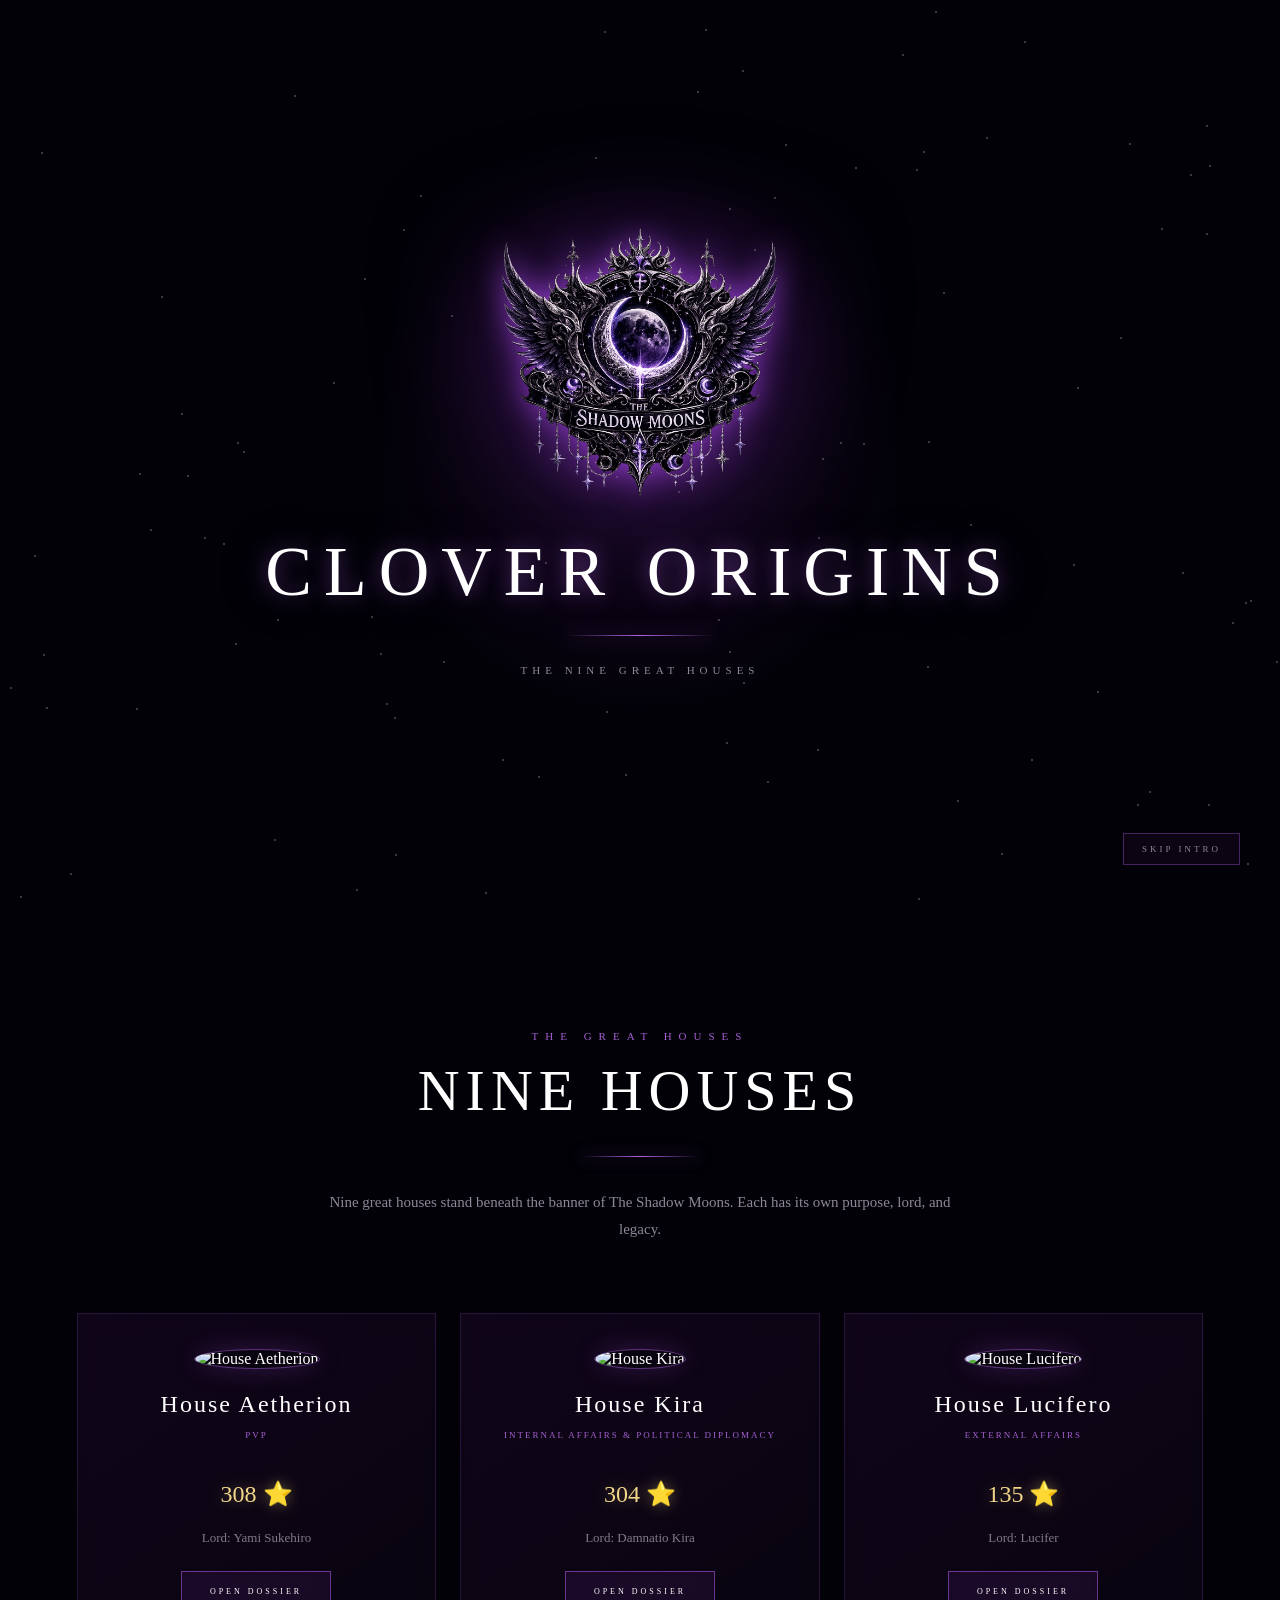
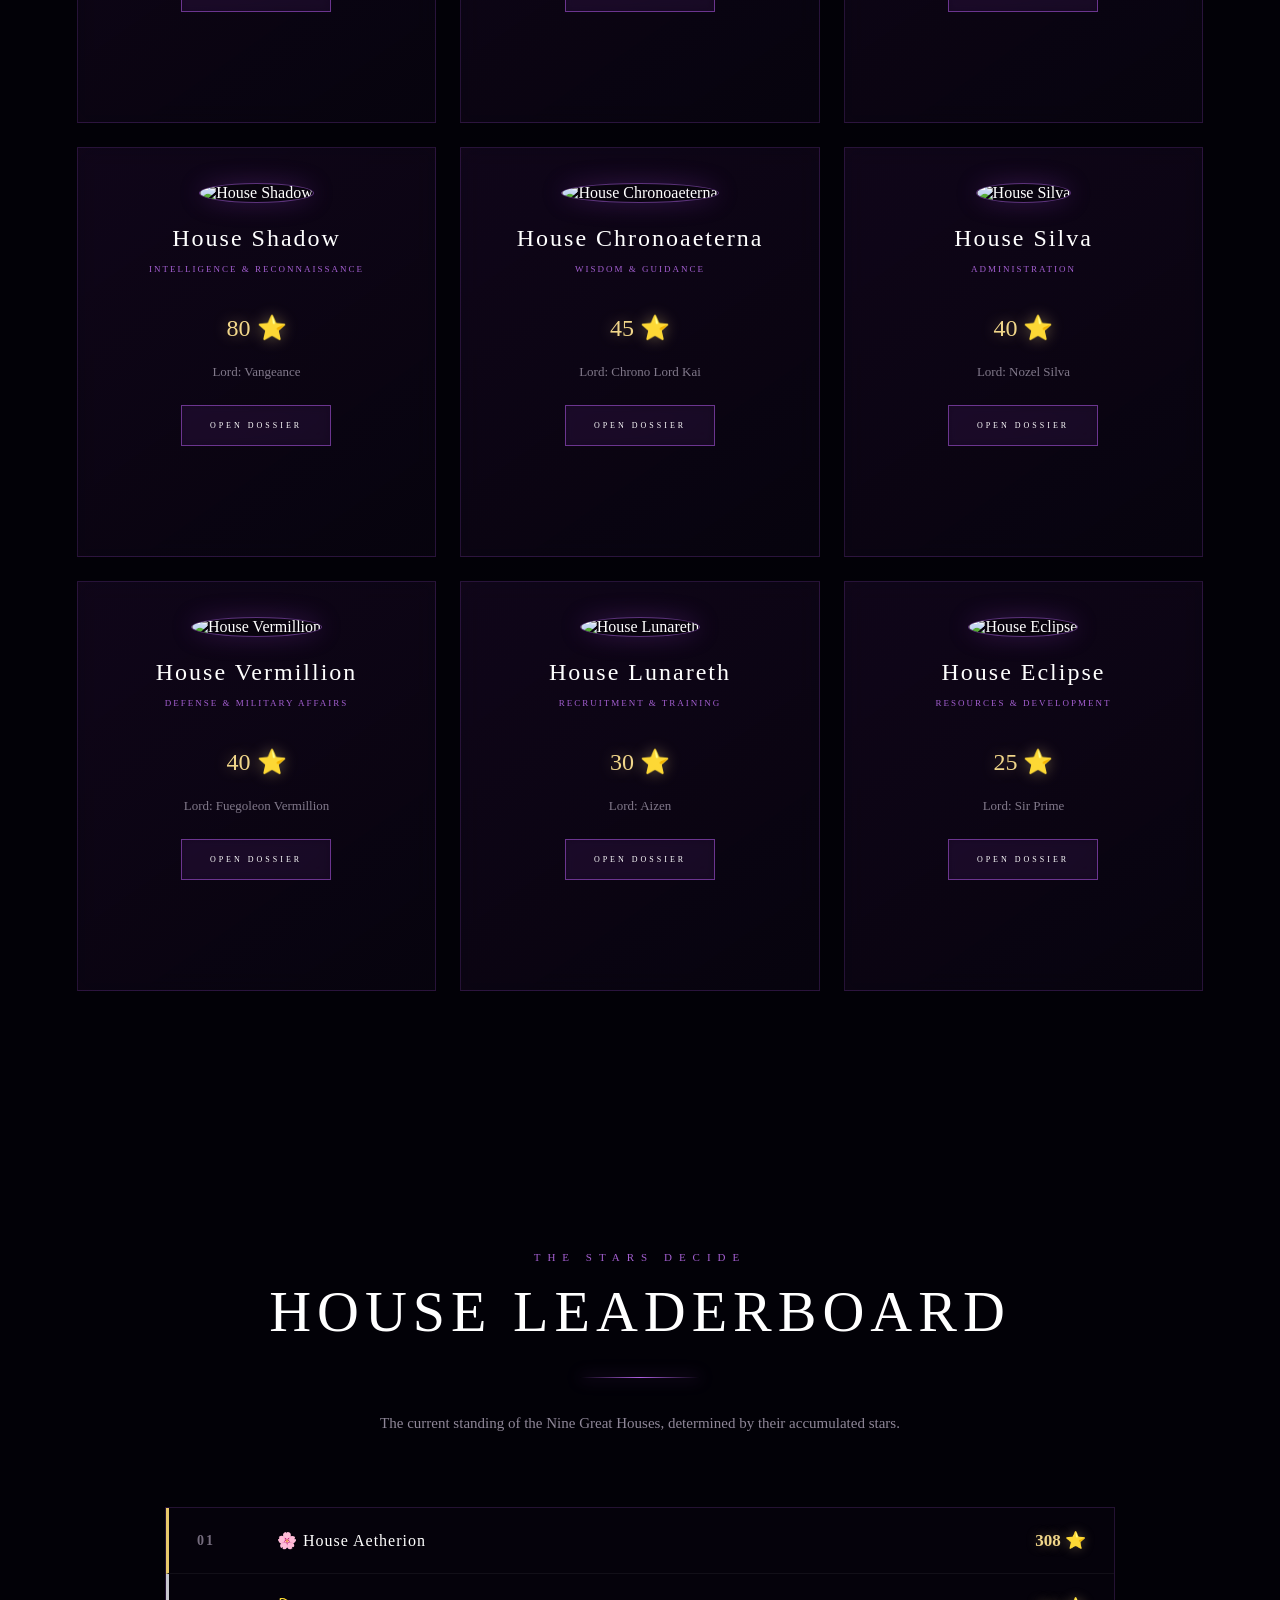
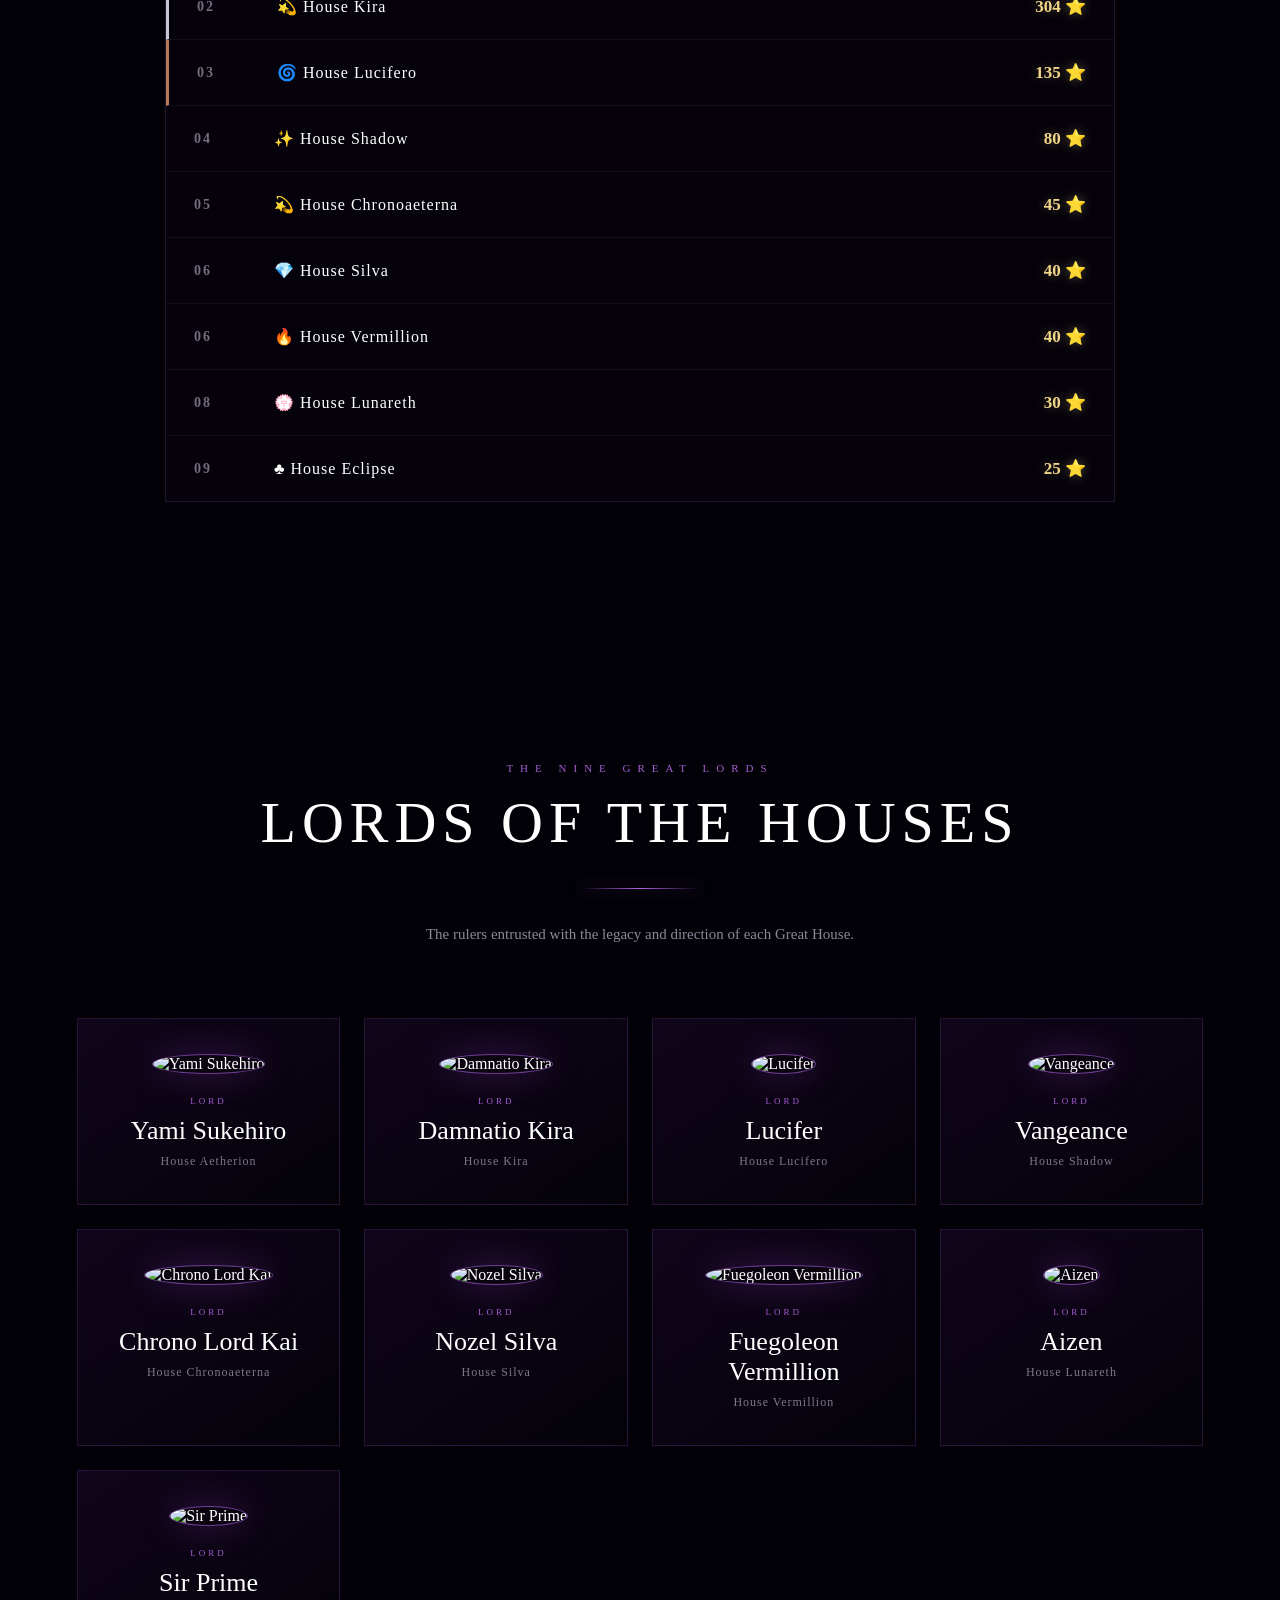
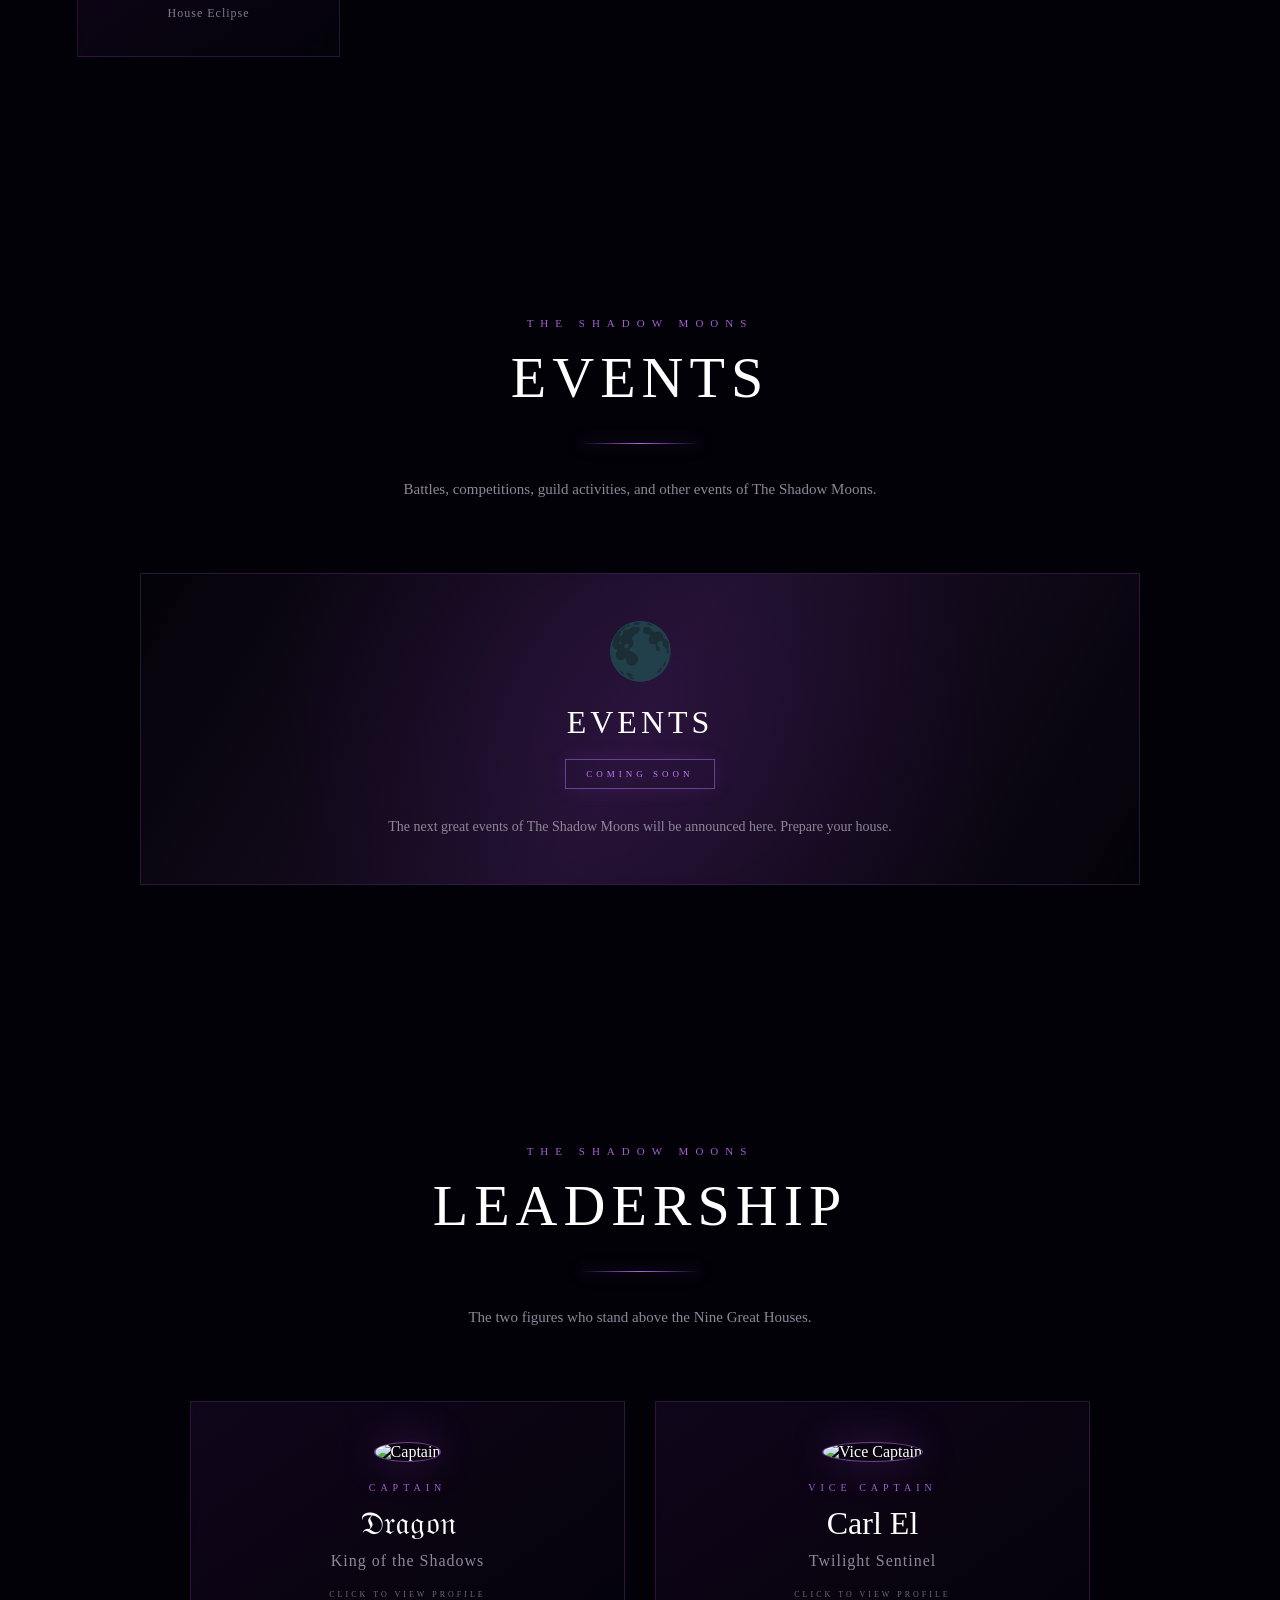
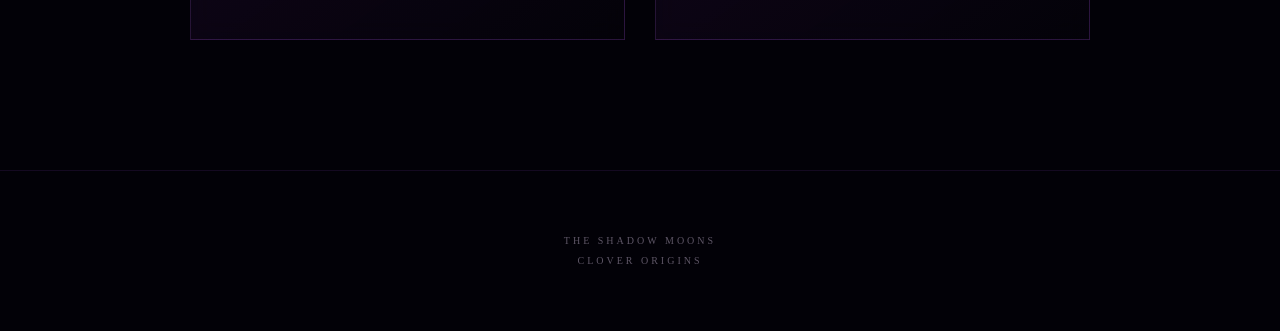
==== commit c92af14c: "Update index.html" ====
--- a/index.html
+++ b/index.html
@@ -40,6 +40,12 @@
     position: fixed;
     inset: 0;
     z-index: 9999;
+
+    display: flex;
+    align-items: center;
+    justify-content: center;
+
+    overflow: hidden;
 
     background:
         radial-gradient(
@@ -49,12 +55,6 @@
         ),
         #020107;
 
-    display: flex;
-    align-items: center;
-    justify-content: center;
-
-    overflow: hidden;
-
     transition:
         opacity 1.5s ease,
         visibility 1.5s ease;
@@ -69,7 +69,6 @@
 .intro-stars {
     position: absolute;
     inset: 0;
-    pointer-events: none;
 }
 
 .intro-star {
@@ -78,19 +77,16 @@
     height: 2px;
     border-radius: 50%;
     background: white;
-    opacity: 0.3;
+    opacity: .3;
 
     animation:
-        introStar
-        4s
-        ease-in-out
-        infinite;
+        introStar 4s ease-in-out infinite;
 }
 
 @keyframes introStar {
     0%,100% {
-        opacity: 0.15;
-        transform: scale(0.5);
+        opacity: .15;
+        transform: scale(.5);
     }
 
     50% {
@@ -102,17 +98,14 @@
 .intro-content {
     position: relative;
     z-index: 5;
+    width: min(900px,90%);
     text-align: center;
-    width: min(900px, 90%);
 }
 
 .credit {
     position: absolute;
     left: 50%;
-    transform: translateX(-50%);
     width: 90%;
-
-    opacity: 0;
 
     color: #aaa2b1;
 
@@ -120,15 +113,14 @@
     letter-spacing: 6px;
     text-transform: uppercase;
 
-    animation:
-        creditRoll
-        14s
-        ease
-        forwards;
+    opacity: 0;
+
+    transform: translateX(-50%);
+    animation: creditRoll 14s ease forwards;
 }
 
 .credit-one {
-    animation-delay: 0.5s;
+    animation-delay: .5s;
 }
 
 .credit-two {
@@ -144,7 +136,6 @@
 }
 
 @keyframes creditRoll {
-
     0% {
         opacity: 0;
         transform: translate(-50%,25px);
@@ -173,23 +164,19 @@
     opacity: 0;
 
     filter:
-        drop-shadow(0 0 15px rgba(165,70,230,0.8))
-        drop-shadow(0 0 60px rgba(120,40,180,0.5));
+        drop-shadow(0 0 15px rgba(165,70,230,.8))
+        drop-shadow(0 0 60px rgba(120,40,180,.5));
 
     animation:
-        introLogo
-        4s
-        ease
-        forwards;
+        introLogo 4s ease forwards;
 
     animation-delay: 9.5s;
 }
 
 @keyframes introLogo {
-
     0% {
         opacity: 0;
-        transform: scale(0.65);
+        transform: scale(.65);
 
         filter:
             brightness(0)
@@ -201,11 +188,7 @@
         transform: scale(1.08);
     }
 
-    70% {
-        transform: scale(1);
-    }
-
-    100% {
+    70%,100% {
         opacity: 1;
         transform: scale(1);
     }
@@ -216,33 +199,23 @@
 
     opacity: 0;
 
-    font-size:
-        clamp(
-            30px,
-            6vw,
-            70px
-        );
-
+    font-size: clamp(30px,6vw,70px);
     letter-spacing: 12px;
     font-weight: 400;
 
     text-transform: uppercase;
 
     text-shadow:
-        0 0 20px rgba(190,110,245,0.45),
-        0 0 60px rgba(130,50,190,0.25);
+        0 0 20px rgba(190,110,245,.45),
+        0 0 60px rgba(130,50,190,.25);
 
     animation:
-        introTitle
-        3s
-        ease
-        forwards;
+        introTitle 3s ease forwards;
 
     animation-delay: 11s;
 }
 
 @keyframes introTitle {
-
     from {
         opacity: 0;
         letter-spacing: 25px;
@@ -269,16 +242,12 @@
         );
 
     box-shadow:
-        0 0 18px
-        rgba(176,97,228,0.8);
+        0 0 18px rgba(176,97,228,.8);
 
     opacity: 0;
 
     animation:
-        introLine
-        2s
-        ease
-        forwards;
+        introLine 2s ease forwards;
 
     animation-delay: 11.8s;
 }
@@ -298,10 +267,7 @@
     opacity: 0;
 
     animation:
-        fadeIn
-        2s
-        ease
-        forwards;
+        fadeIn 2s ease forwards;
 
     animation-delay: 12.3s;
 }
@@ -314,40 +280,32 @@
 
 .skip-intro {
     position: absolute;
-
+    right: 40px;
     bottom: 35px;
-    right: 40px;
 
     padding: 10px 18px;
 
-    border:
-        1px
-        solid
-        rgba(180,90,240,0.35);
-
-    background:
-        rgba(80,30,110,0.12);
+    border: 1px solid rgba(180,90,240,.35);
+
+    background: rgba(80,30,110,.12);
 
     color: #8d8495;
 
     font-size: 9px;
     letter-spacing: 3px;
-
     text-transform: uppercase;
 
     cursor: pointer;
 
-    transition: 0.3s;
+    transition: .3s;
 }
 
 .skip-intro:hover {
     color: #fff;
-
     border-color: #c478ff;
 
     box-shadow:
-        0 0 20px
-        rgba(168,76,226,0.25);
+        0 0 20px rgba(168,76,226,.25);
 }
 
 /* =========================================================
@@ -357,7 +315,6 @@
 .space {
     position: fixed;
     inset: 0;
-
     z-index: -10;
 
     overflow: hidden;
@@ -365,12 +322,12 @@
     background:
         radial-gradient(
             circle at 50% 40%,
-            rgba(100,38,155,0.16),
+            rgba(100,38,155,.16),
             transparent 28%
         ),
         radial-gradient(
             circle at 20% 80%,
-            rgba(71,28,110,0.10),
+            rgba(71,28,110,.10),
             transparent 30%
         ),
         #020107;
@@ -385,26 +342,25 @@
     left: 50%;
     top: 43%;
 
-    transform:
-        translate(-50%,-50%);
+    transform: translate(-50%,-50%);
 
     border-radius: 50%;
 
     background:
         radial-gradient(
             circle at 35% 30%,
-            rgba(255,255,255,0.95),
-            rgba(210,203,218,0.9) 28%,
-            rgba(124,113,134,0.7) 58%,
-            rgba(31,25,39,0.95) 100%
+            rgba(255,255,255,.95),
+            rgba(210,203,218,.9) 28%,
+            rgba(124,113,134,.7) 58%,
+            rgba(31,25,39,.95) 100%
         );
 
     box-shadow:
-        0 0 30px rgba(220,210,230,0.25),
-        0 0 100px rgba(133,70,182,0.22),
-        0 0 180px rgba(102,39,150,0.15);
-
-    opacity: 0.18;
+        0 0 30px rgba(220,210,230,.25),
+        0 0 100px rgba(133,70,182,.22),
+        0 0 180px rgba(102,39,150,.15);
+
+    opacity: .18;
 
     animation:
         moonFloat 12s ease-in-out infinite,
@@ -412,28 +368,22 @@
 }
 
 @keyframes moonFloat {
-
     0%,100% {
-        transform:
-            translate(-50%,-50%)
-            scale(1);
+        transform: translate(-50%,-50%) scale(1);
     }
 
     50% {
-        transform:
-            translate(-50%,-52%)
-            scale(1.04);
+        transform: translate(-50%,-52%) scale(1.04);
     }
 }
 
 @keyframes moonPulse {
-
     0%,100% {
-        opacity: 0.13;
+        opacity: .13;
     }
 
     50% {
-        opacity: 0.22;
+        opacity: .22;
     }
 }
 
@@ -446,39 +396,28 @@
     left: 50%;
     top: 43%;
 
-    transform:
-        translate(-50%,-50%);
+    transform: translate(-50%,-50%);
 
     border-radius: 50%;
 
     background:
         radial-gradient(
             circle,
-            rgba(147,71,201,0.12),
+            rgba(147,71,201,.12),
             transparent 65%
         );
 
     animation:
-        glowPulse
-        8s
-        ease-in-out
-        infinite;
-
-    pointer-events: none;
+        glowPulse 8s ease-in-out infinite;
 }
 
 @keyframes glowPulse {
-
     0%,100% {
-        transform:
-            translate(-50%,-50%)
-            scale(0.9);
+        transform: translate(-50%,-50%) scale(.9);
     }
 
     50% {
-        transform:
-            translate(-50%,-50%)
-            scale(1.1);
+        transform: translate(-50%,-50%) scale(1.1);
     }
 }
 
@@ -499,40 +438,29 @@
     height: 2px;
 
     border-radius: 50%;
-
     background: #fff;
 
-    opacity: 0.4;
+    opacity: .4;
 
     animation:
-        starFloat
-        linear
-        infinite,
-        starTwinkle
-        ease-in-out
-        infinite;
+        starFloat linear infinite,
+        starTwinkle ease-in-out infinite;
 }
 
 @keyframes starFloat {
-
     from {
-        transform:
-            translateY(0)
-            translateX(0);
+        transform: translateY(0) translateX(0);
     }
 
     to {
-        transform:
-            translateY(-120px)
-            translateX(30px);
+        transform: translateY(-120px) translateX(30px);
     }
 }
 
 @keyframes starTwinkle {
-
     0%,100% {
-        opacity: 0.15;
-        transform: scale(0.7);
+        opacity: .15;
+        transform: scale(.7);
     }
 
     50% {
@@ -553,18 +481,15 @@
 
     box-shadow:
         0 0 8px #a95ee4,
-        0 0 18px rgba(169,94,228,0.5);
-
-    opacity: 0.5;
+        0 0 18px rgba(169,94,228,.5);
+
+    opacity: .5;
 
     animation:
-        particleMove
-        linear
-        infinite;
+        particleMove linear infinite;
 }
 
 @keyframes particleMove {
-
     0% {
         transform:
             translateY(110vh)
@@ -574,11 +499,11 @@
     }
 
     10% {
-        opacity: 0.6;
+        opacity: .6;
     }
 
     90% {
-        opacity: 0.4;
+        opacity: .4;
     }
 
     100% {
@@ -591,7 +516,7 @@
 }
 
 /* =========================================================
-   NAVIGATION
+   NAV
 ========================================================= */
 
 nav {
@@ -604,7 +529,6 @@
     height: 82px;
 
     display: flex;
-
     align-items: center;
     justify-content: space-between;
 
@@ -615,7 +539,7 @@
     background:
         linear-gradient(
             to bottom,
-            rgba(2,1,7,0.90),
+            rgba(2,1,7,.90),
             rgba(2,1,7,0)
         );
 
@@ -624,15 +548,11 @@
 
 .nav-logo {
     display: flex;
-
     align-items: center;
-
     gap: 12px;
 
     font-size: 14px;
-
     letter-spacing: 4px;
-
     font-weight: bold;
 }
 
@@ -644,14 +564,12 @@
 
     filter:
         drop-shadow(
-            0 0 8px
-            rgba(153,68,214,0.8)
+            0 0 8px rgba(153,68,214,.8)
         );
 }
 
 .nav-links {
     display: flex;
-
     gap: 26px;
 }
 
@@ -661,28 +579,21 @@
     text-decoration: none;
 
     font-size: 10px;
-
     letter-spacing: 2px;
-
     text-transform: uppercase;
 
-    transition: 0.35s ease;
+    transition: .35s;
 }
 
 .nav-links a:hover {
     color: #c478ff;
 
     text-shadow:
-        0 0 15px
-        rgba(196,120,255,0.8);
+        0 0 15px rgba(196,120,255,.8);
 }
 
 .discord-nav {
     color: #c478ff !important;
-
-    text-shadow:
-        0 0 12px
-        rgba(196,120,255,0.35);
 }
 
 /* =========================================================
@@ -693,7 +604,6 @@
     min-height: 100vh;
 
     display: flex;
-
     align-items: center;
     justify-content: center;
 
@@ -701,15 +611,11 @@
 
     position: relative;
 
-    padding:
-        120px
-        20px
-        80px;
+    padding: 120px 20px 80px;
 }
 
 .hero-content {
     position: relative;
-
     z-index: 5;
 
     max-width: 1000px;
@@ -717,30 +623,19 @@
 
 .hero-logo {
     width: 280px;
-
     max-width: 65vw;
 
     margin-bottom: 30px;
 
     filter:
-        drop-shadow(
-            0 0 10px
-            rgba(149,64,210,0.7)
-        )
-        drop-shadow(
-            0 0 35px
-            rgba(120,40,180,0.35)
-        );
+        drop-shadow(0 0 10px rgba(149,64,210,.7))
+        drop-shadow(0 0 35px rgba(120,40,180,.35));
 
     animation:
-        logoFloat
-        6s
-        ease-in-out
-        infinite;
+        logoFloat 6s ease-in-out infinite;
 }
 
 @keyframes logoFloat {
-
     0%,100% {
         transform: translateY(0);
     }
@@ -754,7 +649,6 @@
     color: #a45fd1;
 
     font-size: 11px;
-
     letter-spacing: 7px;
 
     text-transform: uppercase;
@@ -763,15 +657,9 @@
 h1 {
     margin-top: 18px;
 
-    font-size:
-        clamp(
-            42px,
-            8vw,
-            94px
-        );
+    font-size: clamp(42px,8vw,94px);
 
     letter-spacing: 9px;
-
     line-height: 1;
 
     font-weight: 400;
@@ -779,13 +667,12 @@
     text-transform: uppercase;
 
     text-shadow:
-        0 0 15px rgba(190,112,245,0.25),
-        0 0 50px rgba(130,50,190,0.2);
+        0 0 15px rgba(190,112,245,.25),
+        0 0 50px rgba(130,50,190,.2);
 }
 
 .divider {
     width: 120px;
-
     height: 1px;
 
     margin: 32px auto;
@@ -799,8 +686,7 @@
         );
 
     box-shadow:
-        0 0 15px
-        rgba(176,97,228,0.7);
+        0 0 15px rgba(176,97,228,.7);
 }
 
 .tagline {
@@ -808,15 +694,10 @@
 
     max-width: 600px;
 
-    margin:
-        0
-        auto
-        40px;
+    margin: 0 auto 40px;
 
     font-size: 17px;
-
     line-height: 1.8;
-
     letter-spacing: 1px;
 }
 
@@ -826,7 +707,6 @@
 
 .hero-buttons {
     display: flex;
-
     justify-content: center;
 
     gap: 15px;
@@ -835,35 +715,26 @@
 }
 
 .btn {
-    position: relative;
-
-    overflow: hidden;
-
     display: inline-block;
 
-    padding:
-        15px
-        28px;
+    padding: 15px 28px;
 
     border:
-        1px
-        solid
-        rgba(177,91,232,0.55);
+        1px solid rgba(177,91,232,.55);
 
     background:
-        rgba(100,38,140,0.13);
+        rgba(100,38,140,.13);
 
     color: #fff;
 
     text-decoration: none;
 
     font-size: 10px;
-
     letter-spacing: 3px;
 
     text-transform: uppercase;
 
-    transition: 0.4s ease;
+    transition: .4s;
 
     backdrop-filter: blur(5px);
 
@@ -876,25 +747,20 @@
     border-color: #c47aff;
 
     box-shadow:
-        0 0 20px
-        rgba(168,76,226,0.35);
+        0 0 20px rgba(168,76,226,.35);
 }
 
 .btn-primary {
     background:
-        rgba(117,45,167,0.28);
+        rgba(117,45,167,.28);
 }
 
 .discord-btn {
     border-color:
-        rgba(196,120,255,0.75);
+        rgba(196,120,255,.75);
 
     background:
-        rgba(117,45,167,0.38);
-
-    box-shadow:
-        0 0 20px
-        rgba(168,76,226,0.12);
+        rgba(117,45,167,.38);
 }
 
 /* =========================================================
@@ -904,9 +770,7 @@
 section:not(.hero) {
     position: relative;
 
-    padding:
-        130px
-        6%;
+    padding: 130px 6%;
 
     max-width: 1500px;
 
@@ -922,12 +786,7 @@
 .section-heading h2 {
     margin-top: 15px;
 
-    font-size:
-        clamp(
-            32px,
-            5vw,
-            58px
-        );
+    font-size: clamp(32px,5vw,58px);
 
     letter-spacing: 6px;
 
@@ -958,10 +817,7 @@
     grid-template-columns:
         repeat(
             auto-fit,
-            minmax(
-                280px,
-                1fr
-            )
+            minmax(280px,1fr)
         );
 
     gap: 24px;
@@ -970,24 +826,20 @@
 .house-card {
     position: relative;
 
-    min-height: 390px;
-
-    padding:
-        38px
-        28px;
+    min-height: 410px;
+
+    padding: 35px 28px;
 
     text-align: center;
 
     border:
-        1px
-        solid
-        rgba(161,83,214,0.20);
+        1px solid rgba(161,83,214,.20);
 
     background:
         linear-gradient(
             145deg,
-            rgba(80,30,110,0.18),
-            rgba(10,5,18,0.65)
+            rgba(80,30,110,.18),
+            rgba(10,5,18,.65)
         );
 
     backdrop-filter: blur(12px);
@@ -995,505 +847,544 @@
     overflow: hidden;
 
     transition:
-        transform 0.5s ease,
-        border-color 0.5s ease,
-        box-shadow 0.5s ease;
-}
-
-.house-card::before {
+        transform .5s ease,
+        border-color .5s ease,
+        box-shadow .5s ease;
+}
+
+.house-card:hover {
+    transform:
+        translateY(-12px)
+        scale(1.02);
+
+    border-color:
+        rgba(194,110,255,.65);
+
+    box-shadow:
+        0 20px 60px rgba(90,30,130,.25),
+        0 0 30px rgba(160,70,220,.12);
+}
+
+/* House PFP */
+
+.house-pfp {
+    width: 105px;
+    height: 105px;
+
+    margin: 0 auto 22px;
+
+    border-radius: 50%;
+
+    object-fit: cover;
+
+    border:
+        1px solid rgba(194,110,255,.45);
+
+    background: #09040f;
+
+    box-shadow:
+        0 0 25px rgba(160,70,220,.25);
+
+    cursor: pointer;
+
+    transition:
+        transform .4s ease,
+        box-shadow .4s ease,
+        border-color .4s ease;
+}
+
+.house-pfp:hover {
+    transform: scale(1.08);
+
+    border-color:
+        #d58aff;
+
+    box-shadow:
+        0 0 35px rgba(190,90,255,.5);
+}
+
+.house-card h3 {
+    font-size: 24px;
+
+    font-weight: 400;
+
+    letter-spacing: 2px;
+
+    margin-bottom: 12px;
+}
+
+.house-card > span {
+    display: block;
+
+    color: #a45fd1;
+
+    font-size: 9px;
+
+    letter-spacing: 2px;
+
+    min-height: 28px;
+}
+
+.house-stars {
+    margin: 22px 0;
+
+    font-size: 24px;
+
+    color: #f1d68a;
+
+    text-shadow:
+        0 0 15px rgba(241,214,138,.4);
+}
+
+.house-card p {
+    color: #82798b;
+
+    font-size: 13px;
+
+    margin-bottom: 25px;
+}
+
+.house-card .btn {
+    font-size: 8px;
+}
+
+/* =========================================================
+   LEADERBOARD
+========================================================= */
+
+.leaderboard {
+    max-width: 950px;
+
+    margin: auto;
+
+    border:
+        1px solid rgba(161,83,214,.20);
+
+    background:
+        rgba(9,4,15,.65);
+
+    backdrop-filter: blur(14px);
+}
+
+.leader-row {
+    display: grid;
+
+    grid-template-columns:
+        80px
+        1fr
+        150px;
+
+    align-items: center;
+
+    padding: 22px 28px;
+
+    border-bottom:
+        1px solid rgba(255,255,255,.05);
+
+    transition: .35s ease;
+}
+
+.leader-row:last-child {
+    border-bottom: none;
+}
+
+.leader-row:hover {
+    background:
+        rgba(147,71,201,.08);
+
+    padding-left: 38px;
+}
+
+.leader-row strong {
+    color: #756c7e;
+
+    font-size: 14px;
+
+    letter-spacing: 2px;
+}
+
+.leader-row span {
+    font-size: 16px;
+
+    letter-spacing: 1px;
+}
+
+.leader-row b {
+    text-align: right;
+
+    color: #f1d68a;
+
+    font-size: 17px;
+
+    text-shadow:
+        0 0 12px rgba(241,214,138,.35);
+}
+
+.leader-row.first {
+    border-left:
+        3px solid #e8c96a;
+}
+
+.leader-row.second {
+    border-left:
+        3px solid #c8c8d0;
+}
+
+.leader-row.third {
+    border-left:
+        3px solid #b87955;
+}
+
+/* =========================================================
+   LORDS
+========================================================= */
+
+.lords-grid {
+    display: grid;
+
+    grid-template-columns:
+        repeat(
+            auto-fit,
+            minmax(250px,1fr)
+        );
+
+    gap: 24px;
+}
+
+.lord-card {
+    position: relative;
+
+    padding: 35px 25px;
+
+    text-align: center;
+
+    border:
+        1px solid rgba(161,83,214,.20);
+
+    background:
+        linear-gradient(
+            145deg,
+            rgba(85,30,120,.18),
+            rgba(5,3,10,.72)
+        );
+
+    backdrop-filter: blur(12px);
+
+    transition: .5s ease;
+}
+
+.lord-card:hover {
+    transform: translateY(-10px);
+
+    border-color:
+        rgba(196,120,255,.65);
+
+    box-shadow:
+        0 20px 60px rgba(90,30,130,.25);
+}
+
+.lord-pfp {
+    width: 125px;
+    height: 125px;
+
+    object-fit: cover;
+
+    border-radius: 50%;
+
+    border:
+        1px solid rgba(194,110,255,.55);
+
+    background: #09040f;
+
+    box-shadow:
+        0 0 35px rgba(160,70,220,.3);
+
+    cursor: pointer;
+
+    transition: .4s ease;
+}
+
+.lord-pfp:hover {
+    transform: scale(1.08);
+
+    border-color:
+        #d58aff;
+
+    box-shadow:
+        0 0 50px rgba(190,90,255,.5);
+}
+
+.lord-role {
+    display: block;
+
+    margin-top: 22px;
+
+    color: #a45fd1;
+
+    font-size: 9px;
+
+    letter-spacing: 3px;
+
+    text-transform: uppercase;
+}
+
+.lord-card h3 {
+    margin-top: 10px;
+
+    font-size: 26px;
+
+    font-weight: 400;
+}
+
+.lord-house {
+    margin-top: 8px;
+
+    color: #817789;
+
+    font-size: 12px;
+
+    letter-spacing: 1px;
+}
+
+/* =========================================================
+   LEADERSHIP
+========================================================= */
+
+.leadership-grid {
+    display: grid;
+
+    grid-template-columns:
+        repeat(
+            2,
+            minmax(280px,1fr)
+        );
+
+    gap: 30px;
+
+    max-width: 900px;
+
+    margin: auto;
+}
+
+.leader-card {
+    position: relative;
+
+    padding: 40px 30px;
+
+    text-align: center;
+
+    border:
+        1px solid rgba(161,83,214,.22);
+
+    background:
+        linear-gradient(
+            145deg,
+            rgba(85,30,120,.18),
+            rgba(5,3,10,.7)
+        );
+
+    backdrop-filter: blur(12px);
+
+    transition: .5s ease;
+
+    cursor: pointer;
+}
+
+.leader-card:hover {
+    transform: translateY(-10px);
+
+    border-color:
+        rgba(196,120,255,.65);
+
+    box-shadow:
+        0 20px 60px rgba(90,30,130,.25);
+}
+
+.leader-pfp {
+    width: 150px;
+    height: 150px;
+
+    border-radius: 50%;
+
+    object-fit: cover;
+
+    border:
+        1px solid rgba(194,110,255,.55);
+
+    background: #09040f;
+
+    box-shadow:
+        0 0 40px rgba(160,70,220,.3);
+
+    transition: .4s;
+}
+
+.leader-card:hover .leader-pfp {
+    transform: scale(1.05);
+
+    box-shadow:
+        0 0 55px rgba(190,90,255,.5);
+}
+
+.leader-card > span {
+    display: block;
+
+    margin-top: 20px;
+
+    color: #a45fd1;
+
+    font-size: 10px;
+
+    letter-spacing: 5px;
+}
+
+.leader-card h3 {
+    margin-top: 12px;
+
+    font-size: 32px;
+
+    font-weight: 400;
+}
+
+.leader-card p {
+    margin-top: 10px;
+
+    color: #8f8798;
+
+    letter-spacing: 1px;
+}
+
+.profile-hint {
+    color: #706777 !important;
+
+    font-size: 8px !important;
+
+    letter-spacing: 3px !important;
+
+    text-transform: uppercase;
+}
+
+/* =========================================================
+   EVENTS
+========================================================= */
+
+.events-container {
+    max-width: 1000px;
+
+    margin: auto;
+}
+
+.event-card {
+    position: relative;
+
+    padding: 45px;
+
+    text-align: center;
+
+    border:
+        1px solid rgba(161,83,214,.25);
+
+    background:
+        radial-gradient(
+            circle at center,
+            rgba(102,38,145,.20),
+            rgba(5,3,10,.75) 70%
+        );
+
+    backdrop-filter: blur(14px);
+
+    overflow: hidden;
+}
+
+.event-card::before {
     content: "";
 
     position: absolute;
 
-    inset: -2px;
+    inset: 0;
 
     background:
         linear-gradient(
             120deg,
             transparent,
-            rgba(183,93,239,0.15),
+            rgba(193,105,255,.12),
             transparent
         );
 
-    transform:
-        translateX(-100%);
-
-    transition: 0.8s ease;
-}
-
-.house-card:hover::before {
-    transform:
-        translateX(100%);
-}
-
-.house-card:hover {
-    transform:
-        translateY(-12px)
-        scale(1.02);
-
-    border-color:
-        rgba(194,110,255,0.65);
+    animation:
+        eventSweep 5s linear infinite;
+}
+
+@keyframes eventSweep {
+    from {
+        transform: translateX(-100%);
+    }
+
+    to {
+        transform: translateX(100%);
+    }
+}
+
+.event-icon {
+    position: relative;
+    z-index: 2;
+
+    font-size: 55px;
+
+    margin-bottom: 20px;
+}
+
+.event-card h3 {
+    position: relative;
+    z-index: 2;
+
+    font-size: 32px;
+
+    font-weight: 400;
+
+    letter-spacing: 4px;
+
+    text-transform: uppercase;
+}
+
+.event-status {
+    position: relative;
+    z-index: 2;
+
+    display: inline-block;
+
+    margin-top: 18px;
+
+    padding: 9px 20px;
+
+    border:
+        1px solid rgba(196,120,255,.45);
+
+    color: #c478ff;
+
+    font-size: 9px;
+
+    letter-spacing: 4px;
+
+    text-transform: uppercase;
 
     box-shadow:
-        0 20px 60px
-        rgba(90,30,130,0.25),
-        0 0 30px
-        rgba(160,70,220,0.12);
-}
-
-.house-symbol {
-    font-size: 48px;
-
-    margin-bottom: 20px;
-
-    filter:
-        drop-shadow(
-            0 0 12px
-            rgba(190,100,255,0.5)
-        );
-}
-
-.house-card h3 {
-    font-size: 24px;
-
-    font-weight: 400;
-
-    letter-spacing: 2px;
-
-    margin-bottom: 12px;
-}
-
-.house-card > span {
-    color: #a45fd1;
-
-    font-size: 9px;
-
-    letter-spacing: 3px;
-}
-
-.house-stars {
-    margin: 24px 0;
-
-    font-size: 24px;
-
-    color: #f1d68a;
-
-    text-shadow:
-        0 0 15px
-        rgba(241,214,138,0.4);
-}
-
-.house-card p {
-    color: #82798b;
-
-    font-size: 13px;
-
-    margin-bottom: 20px;
-}
-
-.house-card .btn {
-    font-size: 8px;
-}
-
-/* =========================================================
-   LEADERBOARD
-========================================================= */
-
-.leaderboard {
-    max-width: 950px;
-
-    margin: auto;
-
-    border:
-        1px
-        solid
-        rgba(161,83,214,0.20);
-
-    background:
-        rgba(9,4,15,0.65);
-
-    backdrop-filter: blur(14px);
-}
-
-.leader-row {
-    display: grid;
-
-    grid-template-columns:
-        80px
-        1fr
-        150px;
-
-    align-items: center;
-
-    padding:
-        22px
-        28px;
-
-    border-bottom:
-        1px
-        solid
-        rgba(255,255,255,0.05);
-
-    transition: 0.35s ease;
-}
-
-.leader-row:last-child {
-    border-bottom: none;
-}
-
-.leader-row:hover {
-    background:
-        rgba(147,71,201,0.08);
-
-    padding-left: 38px;
-}
-
-.leader-row strong {
-    color: #756c7e;
+        0 0 20px rgba(168,76,226,.12);
+}
+
+.event-card p {
+    position: relative;
+    z-index: 2;
+
+    max-width: 600px;
+
+    margin: 25px auto 0;
+
+    color: #8f8798;
+
+    line-height: 1.8;
 
     font-size: 14px;
-
-    letter-spacing: 2px;
-}
-
-.leader-row span {
-    font-size: 16px;
-
-    letter-spacing: 1px;
-}
-
-.leader-row b {
-    text-align: right;
-
-    color: #f1d68a;
-
-    font-size: 17px;
-
-    text-shadow:
-        0 0 12px
-        rgba(241,214,138,0.35);
-}
-
-.leader-row.first {
-    border-left:
-        3px
-        solid
-        #e8c96a;
-}
-
-.leader-row.second {
-    border-left:
-        3px
-        solid
-        #c8c8d0;
-}
-
-.leader-row.third {
-    border-left:
-        3px
-        solid
-        #b87955;
-}
-
-/* =========================================================
-   EVENTS
-========================================================= */
-
-.events-grid {
-    display: grid;
-
-    grid-template-columns:
-        repeat(
-            auto-fit,
-            minmax(
-                280px,
-                1fr
-            )
-        );
-
-    gap: 24px;
-
-    max-width: 1050px;
-
-    margin: auto;
-}
-
-.event-card {
-    position: relative;
-
-    min-height: 250px;
-
-    padding:
-        40px
-        30px;
-
-    text-align: center;
-
-    border:
-        1px
-        solid
-        rgba(161,83,214,0.25);
-
-    background:
-        linear-gradient(
-            145deg,
-            rgba(76,27,108,0.20),
-            rgba(6,3,12,0.75)
-        );
-
-    backdrop-filter: blur(12px);
-
-    overflow: hidden;
-
-    transition:
-        transform 0.45s ease,
-        border-color 0.45s ease,
-        box-shadow 0.45s ease;
-}
-
-.event-card::after {
-    content: "";
-
-    position: absolute;
-
-    width: 180px;
-    height: 180px;
-
-    top: -90px;
-    right: -90px;
-
-    border-radius: 50%;
-
-    background:
-        rgba(169,94,228,0.10);
-
-    filter: blur(5px);
-
-    transition: 0.5s;
-}
-
-.event-card:hover {
-    transform:
-        translateY(-10px);
-
-    border-color:
-        rgba(196,120,255,0.65);
-
-    box-shadow:
-        0 20px 60px
-        rgba(90,30,130,0.25);
-}
-
-.event-card:hover::after {
-    transform: scale(1.5);
-}
-
-.event-icon {
-    font-size: 50px;
-
-    margin-bottom: 20px;
-
-    filter:
-        drop-shadow(
-            0 0 15px
-            rgba(190,100,255,0.55)
-        );
-}
-
-.event-card h3 {
-    font-size: 24px;
-
-    font-weight: 400;
-
-    letter-spacing: 2px;
-
-    margin-bottom: 14px;
-}
-
-.event-status {
-    display: inline-block;
-
-    padding:
-        7px
-        15px;
-
-    border:
-        1px
-        solid
-        rgba(196,120,255,0.45);
-
-    background:
-        rgba(117,45,167,0.18);
-
-    color: #c478ff;
-
-    font-size: 9px;
-
-    letter-spacing: 3px;
-
-    text-transform: uppercase;
-
-    margin-bottom: 20px;
-}
-
-.event-card p {
-    color: #82798b;
-
-    line-height: 1.7;
-
-    font-size: 13px;
-}
-
-/* =========================================================
-   LEADERSHIP
-========================================================= */
-
-.leadership-grid {
-    display: grid;
-
-    grid-template-columns:
-        repeat(
-            2,
-            minmax(
-                280px,
-                1fr
-            )
-        );
-
-    gap: 30px;
-
-    max-width: 900px;
-
-    margin: auto;
-}
-
-.leader-card {
-    position: relative;
-
-    padding:
-        55px
-        30px;
-
-    text-align: center;
-
-    border:
-        1px
-        solid
-        rgba(161,83,214,0.22);
-
-    background:
-        linear-gradient(
-            145deg,
-            rgba(85,30,120,0.18),
-            rgba(5,3,10,0.7)
-        );
-
-    backdrop-filter: blur(12px);
-
-    transition: 0.5s ease;
-
-    cursor: pointer;
-
-    overflow: hidden;
-}
-
-.leader-card::before {
-    content: "";
-
-    position: absolute;
-
-    inset: 0;
-
-    background:
-        radial-gradient(
-            circle at center,
-            rgba(180,90,240,0.12),
-            transparent 60%
-        );
-
-    opacity: 0;
-
-    transition: 0.5s;
-}
-
-.leader-card:hover::before {
-    opacity: 1;
-}
-
-.leader-card:hover {
-    transform:
-        translateY(-10px);
-
-    border-color:
-        rgba(196,120,255,0.65);
-
-    box-shadow:
-        0 20px 60px
-        rgba(90,30,130,0.25);
-}
-
-.leader-symbol {
-    position: relative;
-
-    z-index: 2;
-
-    font-size: 55px;
-
-    margin-bottom: 20px;
-}
-
-.leader-card > span {
-    position: relative;
-
-    z-index: 2;
-
-    color: #a45fd1;
-
-    font-size: 10px;
-
-    letter-spacing: 5px;
-}
-
-.leader-card h3 {
-    position: relative;
-
-    z-index: 2;
-
-    margin-top: 18px;
-
-    font-size: 32px;
-
-    font-weight: 400;
-}
-
-.leader-card p {
-    position: relative;
-
-    z-index: 2;
-
-    margin-top: 10px;
-
-    color: #8f8798;
-
-    letter-spacing: 1px;
-}
-
-.profile-hint {
-    position: relative;
-
-    z-index: 2;
-
-    display: block;
-
-    margin-top: 25px;
-
-    color: #706777;
-
-    font-size: 8px;
-
-    letter-spacing: 3px;
-
-    text-transform: uppercase;
 }
 
 /* =========================================================
@@ -1515,62 +1406,51 @@
     padding: 20px;
 
     background:
-        rgba(0,0,0,0.80);
+        rgba(0,0,0,.78);
 
     backdrop-filter: blur(12px);
 
     opacity: 0;
-
     visibility: hidden;
 
     transition:
-        opacity 0.4s ease,
-        visibility 0.4s ease;
+        opacity .4s ease,
+        visibility .4s ease;
 }
 
 .dossier.active {
     opacity: 1;
-
     visibility: visible;
 }
 
 .dossier-box {
     position: relative;
 
-    width: min(700px,100%);
-
-    max-height: 90vh;
-
-    overflow-y: auto;
-
-    padding:
-        50px
-        45px;
+    width: min(650px,100%);
+
+    padding: 55px 45px;
 
     text-align: center;
 
     border:
-        1px
-        solid
-        rgba(192,103,255,0.55);
+        1px solid rgba(192,103,255,.55);
 
     background:
         radial-gradient(
             circle at top,
-            rgba(102,38,145,0.35),
-            rgba(5,3,10,0.98) 65%
+            rgba(102,38,145,.35),
+            rgba(5,3,10,.97) 65%
         );
 
     box-shadow:
-        0 0 80px
-        rgba(126,45,180,0.25);
+        0 0 80px rgba(126,45,180,.25);
 
     transform:
-        scale(0.85)
+        scale(.85)
         translateY(30px);
 
     transition:
-        transform 0.5s ease;
+        transform .5s ease;
 }
 
 .dossier.active .dossier-box {
@@ -1580,9 +1460,27 @@
 }
 
 .dossier-symbol {
-    font-size: 65px;
-
-    margin-bottom: 10px;
+    width: 120px;
+    height: 120px;
+
+    margin: 0 auto 20px;
+
+    border-radius: 50%;
+
+    overflow: hidden;
+
+    border:
+        1px solid rgba(194,110,255,.5);
+
+    box-shadow:
+        0 0 35px rgba(160,70,220,.3);
+}
+
+.dossier-symbol img {
+    width: 100%;
+    height: 100%;
+
+    object-fit: cover;
 }
 
 .dossier-box h2 {
@@ -1606,104 +1504,15 @@
 }
 
 .dossier-box p {
-    margin:
-        24px
-        auto;
-
-    max-width: 520px;
+    margin: 28px auto;
+
+    max-width: 500px;
 
     color: #a9a0b1;
 
     line-height: 1.9;
 
     font-size: 15px;
-}
-
-/* =========================================================
-   LORD PROFILE
-========================================================= */
-
-.lord-profile-section {
-    margin-top: 25px;
-}
-
-.lord-profile-label {
-    color: #706777;
-
-    font-size: 9px;
-
-    letter-spacing: 4px;
-
-    text-transform: uppercase;
-
-    margin-bottom: 15px;
-}
-
-.lord-profile-button {
-    display: inline-flex;
-
-    align-items: center;
-    justify-content: center;
-
-    width: 110px;
-    height: 110px;
-
-    padding: 5px;
-
-    border:
-        1px
-        solid
-        rgba(194,110,255,0.55);
-
-    border-radius: 50%;
-
-    background:
-        rgba(30,10,42,0.8);
-
-    cursor: pointer;
-
-    transition:
-        transform 0.4s ease,
-        border-color 0.4s ease,
-        box-shadow 0.4s ease;
-}
-
-.lord-profile-button:hover {
-    transform:
-        scale(1.08);
-
-    border-color:
-        #c478ff;
-
-    box-shadow:
-        0 0 35px
-        rgba(168,76,226,0.45);
-}
-
-.lord-profile-button img {
-    width: 100%;
-    height: 100%;
-
-    border-radius: 50%;
-
-    object-fit: cover;
-
-    display: block;
-
-    border:
-        1px
-        solid
-        rgba(255,255,255,0.08);
-}
-
-.lord-name {
-    margin-top: 12px;
-
-    color: #d4c8dc;
-
-    font-size: 13px;
-
-    letter-spacing: 2px;
 }
 
 .close-dossier {
@@ -1722,7 +1531,7 @@
 
     cursor: pointer;
 
-    transition: 0.3s;
+    transition: .3s;
 }
 
 .close-dossier:hover {
@@ -1750,59 +1559,49 @@
     padding: 20px;
 
     background:
-        rgba(0,0,0,0.90);
+        rgba(0,0,0,.90);
 
     backdrop-filter: blur(16px);
 
     opacity: 0;
-
     visibility: hidden;
 
     transition:
-        opacity 0.45s ease,
-        visibility 0.45s ease;
+        opacity .45s ease,
+        visibility .45s ease;
 }
 
 .profile-modal.active {
     opacity: 1;
-
     visibility: visible;
 }
 
 .profile-box {
     position: relative;
 
-    width: min(500px,90vw);
+    width: min(550px,90vw);
 
     padding: 18px;
 
-    display: flex;
-
-    align-items: center;
-    justify-content: center;
-
     border:
-        1px
-        solid
-        rgba(194,110,255,0.65);
+        1px solid rgba(194,110,255,.65);
 
     background:
         radial-gradient(
             circle,
-            rgba(78,25,110,0.3),
-            rgba(3,2,8,0.98) 72%
+            rgba(78,25,110,.3),
+            rgba(3,2,8,.98) 72%
         );
 
     box-shadow:
-        0 0 100px
-        rgba(126,45,180,0.3);
+        0 0 100px rgba(126,45,180,.3);
 
     transform:
-        scale(0.75)
+        scale(.75)
         translateY(25px);
 
     transition:
-        transform 0.5s ease;
+        transform .5s ease;
 }
 
 .profile-modal.active .profile-box {
@@ -1821,33 +1620,29 @@
     object-fit: contain;
 
     border:
-        1px
-        solid
-        rgba(255,255,255,0.08);
+        1px solid rgba(255,255,255,.08);
+
+    background: #020107;
 
     box-shadow:
-        0 0 50px
-        rgba(160,70,220,0.25);
+        0 0 50px rgba(160,70,220,.25);
 }
 
 .close-profile {
     position: absolute;
 
-    top: -15px;
-    right: -15px;
-
-    width: 40px;
-    height: 40px;
+    top: -16px;
+    right: -16px;
+
+    width: 42px;
+    height: 42px;
 
     border:
-        1px
-        solid
-        rgba(194,110,255,0.65);
+        1px solid rgba(194,110,255,.65);
 
     border-radius: 50%;
 
-    background:
-        #09040f;
+    background: #09040f;
 
     color: #fff;
 
@@ -1857,7 +1652,7 @@
 
     z-index: 5;
 
-    transition: 0.3s;
+    transition: .3s;
 }
 
 .close-profile:hover {
@@ -1866,8 +1661,7 @@
     color: #d58aff;
 
     box-shadow:
-        0 0 25px
-        rgba(168,76,226,0.4);
+        0 0 25px rgba(168,76,226,.4);
 }
 
 /* =========================================================
@@ -1875,16 +1669,12 @@
 ========================================================= */
 
 footer {
-    padding:
-        60px
-        20px;
+    padding: 60px 20px;
 
     text-align: center;
 
     border-top:
-        1px
-        solid
-        rgba(154,78,220,0.12);
+        1px solid rgba(154,78,220,.12);
 
     color: #5e5666;
 
@@ -1903,10 +1693,7 @@
 
     nav {
         height: 70px;
-
-        padding:
-            0
-            20px;
+        padding: 0 20px;
     }
 
     .nav-links {
@@ -1915,7 +1702,6 @@
 
     .nav-logo {
         font-size: 10px;
-
         letter-spacing: 2px;
     }
 
@@ -1948,8 +1734,7 @@
 
     section:not(.hero) {
         padding:
-            90px
-            20px;
+            90px 20px;
     }
 
     .leader-row {
@@ -1959,8 +1744,7 @@
             100px;
 
         padding:
-            18px
-            15px;
+            18px 15px;
     }
 
     .leader-row span {
@@ -1977,17 +1761,11 @@
 
     .dossier-box {
         padding:
-            45px
-            25px;
+            45px 25px;
     }
 
     .profile-box {
-        width:
-            min(
-                380px,
-                88vw
-            );
-
+        width: min(380px,88vw);
         padding: 12px;
     }
 
@@ -2000,11 +1778,6 @@
         letter-spacing: 3px;
         font-size: 9px;
     }
-
-    .lord-profile-button {
-        width: 90px;
-        height: 90px;
-    }
 }
 </style>
 </head>
@@ -2017,10 +1790,7 @@
 
 <div id="intro">
 
-    <div
-        class="intro-stars"
-        id="introStars"
-    ></div>
+    <div class="intro-stars" id="introStars"></div>
 
     <div class="intro-content">
 
@@ -2072,30 +1842,21 @@
      MUSIC
 ========================================================= -->
 
-<audio
-    id="musicIntro"
-    preload="auto"
->
+<audio id="musicIntro" preload="auto">
     <source
         src="music/kulakovka-epic-trailer-277924.mp3"
         type="audio/mpeg"
     >
 </audio>
 
-<audio
-    id="musicMain"
-    preload="auto"
->
+<audio id="musicMain" preload="auto">
     <source
         src="music/the_mountain-epic-trailer-576568.mp3"
         type="audio/mpeg"
     >
 </audio>
 
-<audio
-    id="musicDark"
-    preload="auto"
->
+<audio id="musicDark" preload="auto">
     <source
         src="music/audiocopper-dark-571483.mp3"
         type="audio/mpeg"
@@ -2113,15 +1874,9 @@
 
     <div class="moon-glow"></div>
 
-    <div
-        class="stars"
-        id="stars"
-    ></div>
-
-    <div
-        class="particles"
-        id="particles"
-    ></div>
+    <div class="stars" id="stars"></div>
+
+    <div class="particles" id="particles"></div>
 
 </div>
 
@@ -2147,25 +1902,17 @@
 
     <div class="nav-links">
 
-        <a href="#home">
-            Home
-        </a>
-
-        <a href="#houses">
-            Houses
-        </a>
-
-        <a href="#leaderboard">
-            Leaderboard
-        </a>
-
-        <a href="#events">
-            Events
-        </a>
-
-        <a href="#leadership">
-            Leadership
-        </a>
+        <a href="#home">Home</a>
+
+        <a href="#houses">Houses</a>
+
+        <a href="#leaderboard">Leaderboard</a>
+
+        <a href="#lords">Lords</a>
+
+        <a href="#events">Events</a>
+
+        <a href="#leadership">Leadership</a>
 
         <a
             href="https://discord.gg/8nP5gZ5uD"
@@ -2185,10 +1932,7 @@
      HERO
 ========================================================= -->
 
-<section
-    class="hero"
-    id="home"
->
+<section class="hero" id="home">
 
     <div class="hero-content">
 
@@ -2232,10 +1976,10 @@
             </a>
 
             <a
-                href="#events"
+                href="#leaderboard"
                 class="btn"
             >
-                View Events
+                View Rankings
             </a>
 
         </div>
@@ -2265,19 +2009,26 @@
 
         <p>
             Nine great houses stand beneath
-            the banner of the guild. Each has
-            its own purpose, lord, and legacy.
+            the banner of The Shadow Moons.
+            Each has its own purpose, lord,
+            and legacy.
         </p>
 
     </div>
 
     <div class="houses-grid">
 
+
         <!-- AETHERION -->
 
         <article class="house-card">
 
-            <div class="house-symbol">🌸</div>
+            <img
+                src="aetherion.png"
+                class="house-pfp"
+                alt="House Aetherion"
+                onclick="openProfile('aetherion.png')"
+            >
 
             <h3>
                 House Aetherion
@@ -2298,12 +2049,11 @@
             <button
                 class="btn"
                 onclick="openDossier(
-                    '🌸',
+                    'aetherion.png',
                     'House Aetherion',
                     'PVP',
                     'Yami Sukehiro',
-                    'aetherion.png',
-                    'The distinguished house of combat and competition. House Aetherion currently stands first among the Nine Great Houses with 308 stars.'
+                    'The distinguished house of combat and competition.'
                 )"
             >
                 Open Dossier
@@ -2316,7 +2066,12 @@
 
         <article class="house-card">
 
-            <div class="house-symbol">💫</div>
+            <img
+                src="kira.png"
+                class="house-pfp"
+                alt="House Kira"
+                onclick="openProfile('kira.png')"
+            >
 
             <h3>
                 House Kira
@@ -2327,7 +2082,7 @@
             </span>
 
             <div class="house-stars">
-                229 ⭐
+                304 ⭐
             </div>
 
             <p>
@@ -2337,12 +2092,11 @@
             <button
                 class="btn"
                 onclick="openDossier(
-                    '💫',
+                    'kira.png',
                     'House Kira',
                     'Internal Affairs & Political Diplomacy',
                     'Damnatio Kira',
-                    'kira.png',
-                    'The dignified house entrusted with matters of internal affairs and political diplomacy. House Kira currently holds second position with 229 stars.'
+                    'The dignified house entrusted with internal affairs and political diplomacy. House Kira currently has 304 stars.'
                 )"
             >
                 Open Dossier
@@ -2355,7 +2109,12 @@
 
         <article class="house-card">
 
-            <div class="house-symbol">🌀</div>
+            <img
+                src="lucifero.png"
+                class="house-pfp"
+                alt="House Lucifero"
+                onclick="openProfile('lucifero.png')"
+            >
 
             <h3>
                 House Lucifero
@@ -2376,12 +2135,11 @@
             <button
                 class="btn"
                 onclick="openDossier(
-                    '🌀',
+                    'lucifero.png',
                     'House Lucifero',
                     'External Affairs',
                     'Lucifer',
-                    'lucifero.png',
-                    'The house responsible for external affairs and dealings beyond the guild. House Lucifero currently holds third position with 135 stars.'
+                    'The house responsible for external affairs and dealings beyond the guild.'
                 )"
             >
                 Open Dossier
@@ -2394,7 +2152,12 @@
 
         <article class="house-card">
 
-            <div class="house-symbol">✨</div>
+            <img
+                src="shadow.png"
+                class="house-pfp"
+                alt="House Shadow"
+                onclick="openProfile('shadow.png')"
+            >
 
             <h3>
                 House Shadow
@@ -2415,12 +2178,11 @@
             <button
                 class="btn"
                 onclick="openDossier(
-                    '✨',
+                    'shadow.png',
                     'House Shadow',
                     'Intelligence & Reconnaissance',
                     'Vangeance',
-                    'shadow.png',
-                    'The house dedicated to intelligence, reconnaissance, and information gathering. It currently stands fourth with 80 stars.'
+                    'The house dedicated to intelligence, reconnaissance, and information gathering.'
                 )"
             >
                 Open Dossier
@@ -2433,7 +2195,12 @@
 
         <article class="house-card">
 
-            <div class="house-symbol">💫</div>
+            <img
+                src="chronoaeterna.png"
+                class="house-pfp"
+                alt="House Chronoaeterna"
+                onclick="openProfile('chronoaeterna.png')"
+            >
 
             <h3>
                 House Chronoaeterna
@@ -2454,12 +2221,11 @@
             <button
                 class="btn"
                 onclick="openDossier(
-                    '💫',
+                    'chronoaeterna.png',
                     'House Chronoaeterna',
                     'Wisdom & Guidance',
                     'Chrono Lord Kai',
-                    'chronoaeterna.png',
-                    'The house of the Great Chronos, devoted to wisdom and guidance. It currently holds fifth position with 45 stars.'
+                    'The house of the Great Chronos, devoted to wisdom and guidance.'
                 )"
             >
                 Open Dossier
@@ -2472,7 +2238,12 @@
 
         <article class="house-card">
 
-            <div class="house-symbol">💎</div>
+            <img
+                src="silva.png"
+                class="house-pfp"
+                alt="House Silva"
+                onclick="openProfile('silva.png')"
+            >
 
             <h3>
                 House Silva
@@ -2493,12 +2264,11 @@
             <button
                 class="btn"
                 onclick="openDossier(
-                    '💎',
+                    'silva.png',
                     'House Silva',
                     'Administration',
                     'Nozel Silva',
-                    'silva.png',
-                    'One of the two great royal houses, entrusted with administration. House Silva currently shares sixth position with 40 stars.'
+                    'One of the two great royal houses, entrusted with administration.'
                 )"
             >
                 Open Dossier
@@ -2511,7 +2281,12 @@
 
         <article class="house-card">
 
-            <div class="house-symbol">🔥</div>
+            <img
+                src="vermillion.png"
+                class="house-pfp"
+                alt="House Vermillion"
+                onclick="openProfile('vermillion.png')"
+            >
 
             <h3>
                 House Vermillion
@@ -2532,12 +2307,11 @@
             <button
                 class="btn"
                 onclick="openDossier(
-                    '🔥',
+                    'vermillion.png',
                     'House Vermillion',
                     'Defense & Military Affairs',
                     'Fuegoleon Vermillion',
-                    'vermillion.png',
-                    'One of the two great royal houses, responsible for defense and military affairs. It shares sixth position with 40 stars.'
+                    'One of the two great royal houses, responsible for defense and military affairs.'
                 )"
             >
                 Open Dossier
@@ -2550,7 +2324,12 @@
 
         <article class="house-card">
 
-            <div class="house-symbol">💮</div>
+            <img
+                src="lunareth.png"
+                class="house-pfp"
+                alt="House Lunareth"
+                onclick="openProfile('lunareth.png')"
+            >
 
             <h3>
                 House Lunareth
@@ -2571,12 +2350,11 @@
             <button
                 class="btn"
                 onclick="openDossier(
-                    '💮',
+                    'lunareth.png',
                     'House Lunareth',
                     'Recruitment & Training',
                     'Aizen',
-                    'lunareth.png',
-                    'The honoured house responsible for bringing new members into the guild and preparing them for their duties. It currently holds eighth position with 30 stars.'
+                    'The honoured house responsible for recruitment and training.'
                 )"
             >
                 Open Dossier
@@ -2589,7 +2367,12 @@
 
         <article class="house-card">
 
-            <div class="house-symbol">♣️</div>
+            <img
+                src="eclipse.png"
+                class="house-pfp"
+                alt="House Eclipse"
+                onclick="openProfile('eclipse.png')"
+            >
 
             <h3>
                 House Eclipse
@@ -2610,12 +2393,11 @@
             <button
                 class="btn"
                 onclick="openDossier(
-                    '♣️',
+                    'eclipse.png',
                     'House Eclipse',
                     'Resources & Development',
                     'Sir Prime',
-                    'eclipse.png',
-                    'The house responsible for resources and development within the guild. It currently holds ninth position with 25 stars.'
+                    'The house responsible for resources and development within the guild.'
                 )"
             >
                 Open Dossier
@@ -2664,7 +2446,7 @@
         <div class="leader-row second">
             <strong>02</strong>
             <span>💫 House Kira</span>
-            <b>229 ⭐</b>
+            <b>304 ⭐</b>
         </div>
 
         <div class="leader-row third">
@@ -2715,6 +2497,254 @@
 
 
 <!-- =========================================================
+     LORDS
+========================================================= -->
+
+<section id="lords">
+
+    <div class="section-heading">
+
+        <div class="eyebrow">
+            THE NINE GREAT LORDS
+        </div>
+
+        <h2>
+            LORDS OF THE HOUSES
+        </h2>
+
+        <div class="divider"></div>
+
+        <p>
+            The rulers entrusted with the legacy
+            and direction of each Great House.
+        </p>
+
+    </div>
+
+    <div class="lords-grid">
+
+
+        <article class="lord-card">
+
+            <img
+                src="aetherion.png"
+                class="lord-pfp"
+                alt="Yami Sukehiro"
+                onclick="openProfile('aetherion.png')"
+            >
+
+            <span class="lord-role">
+                LORD
+            </span>
+
+            <h3>
+                Yami Sukehiro
+            </h3>
+
+            <p class="lord-house">
+                House Aetherion
+            </p>
+
+        </article>
+
+
+        <article class="lord-card">
+
+            <img
+                src="kira.png"
+                class="lord-pfp"
+                alt="Damnatio Kira"
+                onclick="openProfile('kira.png')"
+            >
+
+            <span class="lord-role">
+                LORD
+            </span>
+
+            <h3>
+                Damnatio Kira
+            </h3>
+
+            <p class="lord-house">
+                House Kira
+            </p>
+
+        </article>
+
+
+        <article class="lord-card">
+
+            <img
+                src="lucifero.png"
+                class="lord-pfp"
+                alt="Lucifer"
+                onclick="openProfile('lucifero.png')"
+            >
+
+            <span class="lord-role">
+                LORD
+            </span>
+
+            <h3>
+                Lucifer
+            </h3>
+
+            <p class="lord-house">
+                House Lucifero
+            </p>
+
+        </article>
+
+
+        <article class="lord-card">
+
+            <img
+                src="shadow.png"
+                class="lord-pfp"
+                alt="Vangeance"
+                onclick="openProfile('shadow.png')"
+            >
+
+            <span class="lord-role">
+                LORD
+            </span>
+
+            <h3>
+                Vangeance
+            </h3>
+
+            <p class="lord-house">
+                House Shadow
+            </p>
+
+        </article>
+
+
+        <article class="lord-card">
+
+            <img
+                src="chronoaeterna.png"
+                class="lord-pfp"
+                alt="Chrono Lord Kai"
+                onclick="openProfile('chronoaeterna.png')"
+            >
+
+            <span class="lord-role">
+                LORD
+            </span>
+
+            <h3>
+                Chrono Lord Kai
+            </h3>
+
+            <p class="lord-house">
+                House Chronoaeterna
+            </p>
+
+        </article>
+
+
+        <article class="lord-card">
+
+            <img
+                src="silva.png"
+                class="lord-pfp"
+                alt="Nozel Silva"
+                onclick="openProfile('silva.png')"
+            >
+
+            <span class="lord-role">
+                LORD
+            </span>
+
+            <h3>
+                Nozel Silva
+            </h3>
+
+            <p class="lord-house">
+                House Silva
+            </p>
+
+        </article>
+
+
+        <article class="lord-card">
+
+            <img
+                src="vermillion.png"
+                class="lord-pfp"
+                alt="Fuegoleon Vermillion"
+                onclick="openProfile('vermillion.png')"
+            >
+
+            <span class="lord-role">
+                LORD
+            </span>
+
+            <h3>
+                Fuegoleon Vermillion
+            </h3>
+
+            <p class="lord-house">
+                House Vermillion
+            </p>
+
+        </article>
+
+
+        <article class="lord-card">
+
+            <img
+                src="lunareth.png"
+                class="lord-pfp"
+                alt="Aizen"
+                onclick="openProfile('lunareth.png')"
+            >
+
+            <span class="lord-role">
+                LORD
+            </span>
+
+            <h3>
+                Aizen
+            </h3>
+
+            <p class="lord-house">
+                House Lunareth
+            </p>
+
+        </article>
+
+
+        <article class="lord-card">
+
+            <img
+                src="eclipse.png"
+                class="lord-pfp"
+                alt="Sir Prime"
+                onclick="openProfile('eclipse.png')"
+            >
+
+            <span class="lord-role">
+                LORD
+            </span>
+
+            <h3>
+                Sir Prime
+            </h3>
+
+            <p class="lord-house">
+                House Eclipse
+            </p>
+
+        </article>
+
+    </div>
+
+</section>
+
+
+<!-- =========================================================
      EVENTS
 ========================================================= -->
 
@@ -2733,100 +2763,35 @@
         <div class="divider"></div>
 
         <p>
-            Battles, trials, tournaments and gatherings
-            await the members of the Nine Great Houses.
+            Battles, competitions, guild activities,
+            and other events of The Shadow Moons.
         </p>
 
     </div>
 
-    <div class="events-grid">
-
-        <article class="event-card">
-
-            <div class="event-icon">
-                ⚔️
-            </div>
-
-            <h3>
-                House Wars
-            </h3>
-
-            <div class="event-status">
-                Coming Soon
-            </div>
-
-            <p>
-                The Nine Great Houses will eventually
-                clash for glory, stars, and supremacy.
-            </p>
-
-        </article>
-
-
-        <article class="event-card">
-
-            <div class="event-icon">
-                🏆
-            </div>
-
-            <h3>
-                Shadow Tournament
-            </h3>
-
-            <div class="event-status">
-                Coming Soon
-            </div>
-
-            <p>
-                A tournament where warriors from across
-                the guild will fight beneath the Shadow Moon.
-            </p>
-
-        </article>
-
-
-        <article class="event-card">
+    <div class="events-container">
+
+        <div class="event-card">
 
             <div class="event-icon">
                 🌑
             </div>
 
             <h3>
-                Moonfall
+                Events
             </h3>
 
             <div class="event-status">
-                Coming Soon
+                COMING SOON
             </div>
 
             <p>
-                A mysterious guild-wide event whose
-                true purpose remains hidden.
+                The next great events of The Shadow Moons
+                will be announced here.
+                Prepare your house.
             </p>
 
-        </article>
-
-
-        <article class="event-card">
-
-            <div class="event-icon">
-                👑
-            </div>
-
-            <h3>
-                Royal Assembly
-            </h3>
-
-            <div class="event-status">
-                Coming Soon
-            </div>
-
-            <p>
-                The lords of the Nine Great Houses
-                gather under the banner of the guild.
-            </p>
-
-        </article>
+        </div>
 
     </div>
 
@@ -2860,16 +2825,19 @@
 
     <div class="leadership-grid">
 
+
         <!-- CAPTAIN -->
 
         <article
             class="leader-card"
-            onclick="openProfile('captain.png','Captain')"
+            onclick="openProfile('captain.png')"
         >
 
-            <div class="leader-symbol">
-                👑
-            </div>
+            <img
+                src="captain.png"
+                class="leader-pfp"
+                alt="Captain"
+            >
 
             <span>
                 CAPTAIN
@@ -2890,16 +2858,18 @@
         </article>
 
 
-        <!-- VICE -->
+        <!-- VICE CAPTAIN -->
 
         <article
             class="leader-card"
-            onclick="openProfile('vice.png','Vice Captain')"
+            onclick="openProfile('vice.png')"
         >
 
-            <div class="leader-symbol">
-                🌘
-            </div>
+            <img
+                src="vice.png"
+                class="leader-pfp"
+                alt="Vice Captain"
+            >
 
             <span>
                 VICE CAPTAIN
@@ -2925,7 +2895,7 @@
 
 
 <!-- =========================================================
-     HOUSE DOSSIER MODAL
+     DOSSIER MODAL
 ========================================================= -->
 
 <div
@@ -2964,37 +2934,10 @@
 
         <div class="divider"></div>
 
-        <!-- LORD PROFILE -->
-
-        <div class="lord-profile-section">
-
-            <div class="lord-profile-label">
-                LORD OF THE HOUSE
-            </div>
-
-            <button
-                class="lord-profile-button"
-                id="lordProfileButton"
-                onclick="openLordProfile()"
-                aria-label="View Lord profile"
-            >
-
-                <img
-                    id="lordProfileImage"
-                    src=""
-                    alt="Lord profile"
-                >
-
-            </button>
-
-            <div
-                class="lord-name"
-                id="dossierLord"
-            ></div>
-
-        </div>
-
-        <div class="divider"></div>
+        <p>
+            <strong>Lord:</strong>
+            <span id="dossierLord"></span>
+        </p>
 
         <button
             class="btn btn-primary"
@@ -3009,7 +2952,7 @@
 
 
 <!-- =========================================================
-     PROFILE MODAL
+     IMAGE PROFILE MODAL
 ========================================================= -->
 
 <div
@@ -3048,16 +2991,9 @@
     <br>
 
     CLOVER ORIGINS
-    <br><br>
-
-    THE NINE GREAT HOUSES
 
 </footer>
 
-
-<!-- =========================================================
-     JAVASCRIPT
-========================================================= -->
 
 <script>
 
@@ -3068,37 +3004,27 @@
 const introStars =
     document.getElementById("introStars");
 
-if (introStars) {
-
-    for (
-        let i = 0;
-        i < 100;
-        i++
-    ) {
-
-        const star =
-            document.createElement("div");
-
-        star.className =
-            "intro-star";
-
-        star.style.left =
-            Math.random() * 100 + "%";
-
-        star.style.top =
-            Math.random() * 100 + "%";
-
-        star.style.animationDelay =
-            Math.random() * 5 + "s";
-
-        star.style.animationDuration =
-            (
-                2 +
-                Math.random() * 5
-            ) + "s";
-
-        introStars.appendChild(star);
-    }
+for (let i = 0; i < 100; i++) {
+
+    const star =
+        document.createElement("div");
+
+    star.className =
+        "intro-star";
+
+    star.style.left =
+        Math.random() * 100 + "%";
+
+    star.style.top =
+        Math.random() * 100 + "%";
+
+    star.style.animationDelay =
+        Math.random() * 5 + "s";
+
+    star.style.animationDuration =
+        (2 + Math.random() * 5) + "s";
+
+    introStars.appendChild(star);
 }
 
 
@@ -3125,59 +3051,51 @@
 
     musicStarted = true;
 
-    musicIntro.volume = 0.75;
-    musicMain.volume = 0.75;
-    musicDark.volume = 0.75;
-
-    musicIntro
-        .play()
-        .catch(() => {
-            musicStarted = false;
-        });
+    musicIntro.volume = .75;
+    musicMain.volume = .75;
+    musicDark.volume = .75;
+
+    musicIntro.play().catch(() => {
+        musicStarted = false;
+    });
 }
 
 musicIntro.addEventListener(
     "ended",
-    function() {
+    () => {
 
         musicMain.currentTime = 0;
 
-        musicMain
-            .play()
-            .catch(() => {});
+        musicMain.play().catch(() => {});
 
     }
 );
 
 musicMain.addEventListener(
     "ended",
-    function() {
+    () => {
 
         musicDark.currentTime = 0;
 
-        musicDark
-            .play()
-            .catch(() => {});
+        musicDark.play().catch(() => {});
 
     }
 );
 
 musicDark.addEventListener(
     "ended",
-    function() {
+    () => {
 
         musicDark.currentTime = 0;
 
-        musicDark
-            .play()
-            .catch(() => {});
+        musicDark.play().catch(() => {});
 
     }
 );
 
 window.addEventListener(
     "load",
-    function() {
+    () => {
 
         setTimeout(
             startMusic,
@@ -3252,37 +3170,27 @@
 const stars =
     document.getElementById("stars");
 
-if (stars) {
-
-    for (
-        let i = 0;
-        i < 180;
-        i++
-    ) {
-
-        const star =
-            document.createElement("div");
-
-        star.className =
-            "star";
-
-        star.style.left =
-            Math.random() * 100 + "%";
-
-        star.style.top =
-            Math.random() * 100 + "%";
-
-        star.style.animationDuration =
-            (
-                3 +
-                Math.random() * 7
-            ) + "s";
-
-        star.style.animationDelay =
-            Math.random() * 5 + "s";
-
-        stars.appendChild(star);
-    }
+for (let i = 0; i < 180; i++) {
+
+    const star =
+        document.createElement("div");
+
+    star.className =
+        "star";
+
+    star.style.left =
+        Math.random() * 100 + "%";
+
+    star.style.top =
+        Math.random() * 100 + "%";
+
+    star.style.animationDuration =
+        (3 + Math.random() * 7) + "s";
+
+    star.style.animationDelay =
+        Math.random() * 5 + "s";
+
+    stars.appendChild(star);
 }
 
 
@@ -3293,55 +3201,43 @@
 const particles =
     document.getElementById("particles");
 
-if (particles) {
-
-    for (
-        let i = 0;
-        i < 35;
-        i++
-    ) {
-
-        const particle =
-            document.createElement("div");
-
-        particle.className =
-            "particle";
-
-        particle.style.left =
-            Math.random() * 100 + "%";
-
-        particle.style.animationDuration =
-            (
-                8 +
-                Math.random() * 12
-            ) + "s";
-
-        particle.style.animationDelay =
-            Math.random() * 10 + "s";
-
-        particles.appendChild(particle);
-    }
+for (let i = 0; i < 35; i++) {
+
+    const particle =
+        document.createElement("div");
+
+    particle.className =
+        "particle";
+
+    particle.style.left =
+        Math.random() * 100 + "%";
+
+    particle.style.animationDuration =
+        (8 + Math.random() * 12) + "s";
+
+    particle.style.animationDelay =
+        Math.random() * 10 + "s";
+
+    particles.appendChild(particle);
 }
 
 
 /* =========================================================
-   DOSSIER
+   HOUSE DOSSIERS
 ========================================================= */
 
-let currentLordImage = "";
-
 function openDossier(
-    symbol,
+    image,
     name,
     role,
     lord,
-    lordImage,
     text
 ) {
 
     document.getElementById(
         "dossierSymbol"
-    ).textContent = symbol;
+    ).innerHTML =
+        `<img src="${image}" alt="${name}">`;
 
     document.getElementById(
         "dossierName"
@@ -3359,24 +3255,11 @@
         "dossierText"
     ).textContent = text;
 
-    currentLordImage =
-        lordImage;
-
-    document.getElementById(
-        "lordProfileImage"
-    ).src = lordImage;
-
-    document.getElementById(
-        "lordProfileImage"
-    ).alt =
-        lord + " profile";
-
     document.getElementById(
         "dossier"
     ).classList.add("active");
 }
 
-
 function closeDossier() {
 
     document.getElementById(
@@ -3386,30 +3269,10 @@
 
 
 /* =========================================================
-   LORD PROFILE
+   IMAGE PROFILE VIEWER
 ========================================================= */
 
-function openLordProfile() {
-
-    if (!currentLordImage) {
-        return;
-    }
-
-    openProfile(
-        currentLordImage,
-        "Lord"
-    );
-}
-
-
-/* =========================================================
-   CAPTAIN / VICE / LORD PROFILE
-========================================================= */
-
-function openProfile(
-    image,
-    title
-) {
+function openProfile(image) {
 
     const modal =
         document.getElementById(
@@ -3421,25 +3284,33 @@
             "profileImage"
         );
 
-    profileImage.src =
-        image;
-
-    profileImage.alt =
-        title + " profile";
-
-    modal.classList.add(
-        "active"
-    );
-}
-
+    profileImage.src = "";
+
+    /*
+       Use the exact filename supplied by the guild.
+    */
+
+    profileImage.src = image;
+
+    modal.classList.add("active");
+}
 
 function closeProfile() {
 
-    document.getElementById(
-        "profileModal"
-    ).classList.remove(
-        "active"
-    );
+    const modal =
+        document.getElementById(
+            "profileModal"
+        );
+
+    modal.classList.remove("active");
+
+    setTimeout(() => {
+
+        document.getElementById(
+            "profileImage"
+        ).src = "";
+
+    }, 450);
 }
 
 
@@ -3449,15 +3320,14 @@
 
 document.addEventListener(
     "keydown",
-    function(event) {
-
-        if (
-            event.key === "Escape"
-        ) {
+    event => {
+
+        if (event.key === "Escape") {
 
             closeDossier();
 
             closeProfile();
+
         }
 
     }
@@ -3465,7 +3335,7 @@
 
 
 /* =========================================================
-   CLICK OUTSIDE DOSSIER
+   OUTSIDE CLICK
 ========================================================= */
 
 document.getElementById(
@@ -3474,20 +3344,14 @@
     "click",
     function(event) {
 
-        if (
-            event.target === this
-        ) {
+        if (event.target === this) {
 
             closeDossier();
+
         }
 
     }
 );
-
-
-/* =========================================================
-   CLICK OUTSIDE PROFILE
-========================================================= */
 
 document.getElementById(
     "profileModal"
@@ -3495,11 +3359,10 @@
     "click",
     function(event) {
 
-        if (
-            event.target === this
-        ) {
+        if (event.target === this) {
 
             closeProfile();
+
         }
 
     }
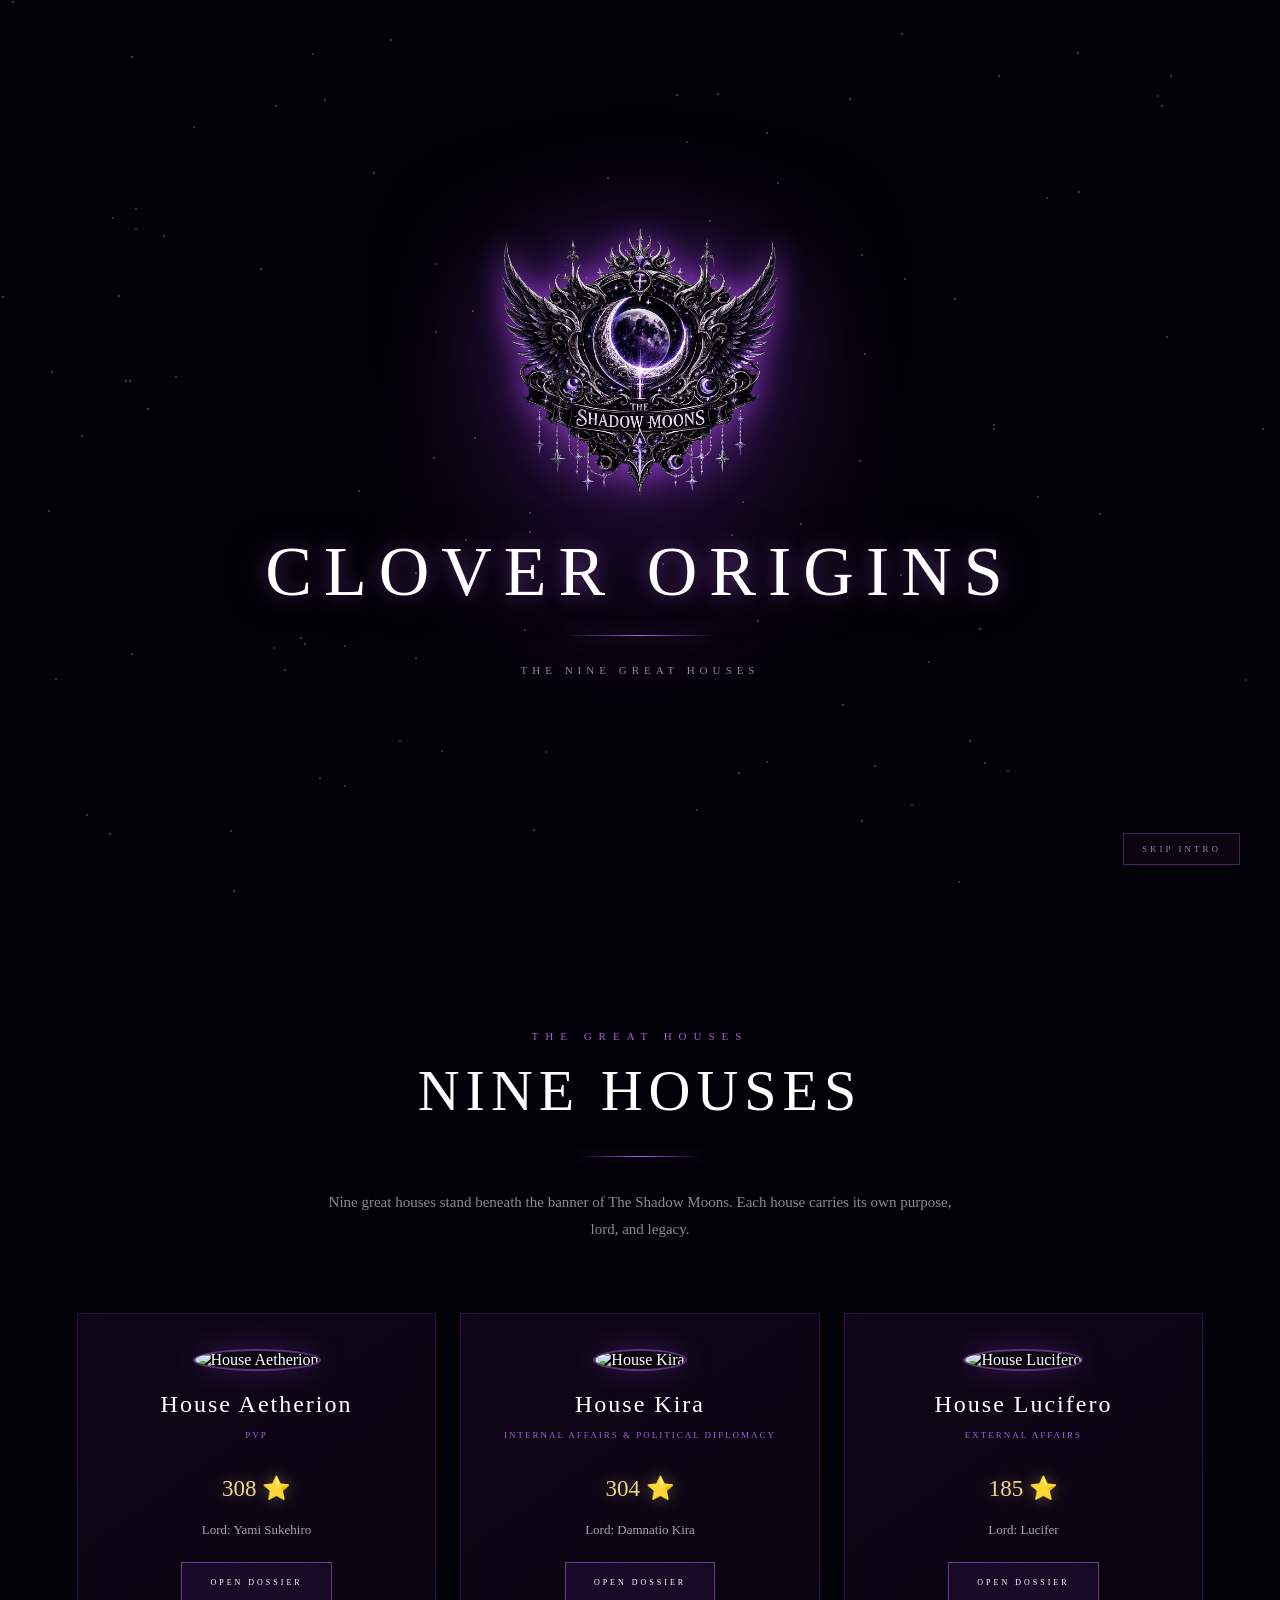
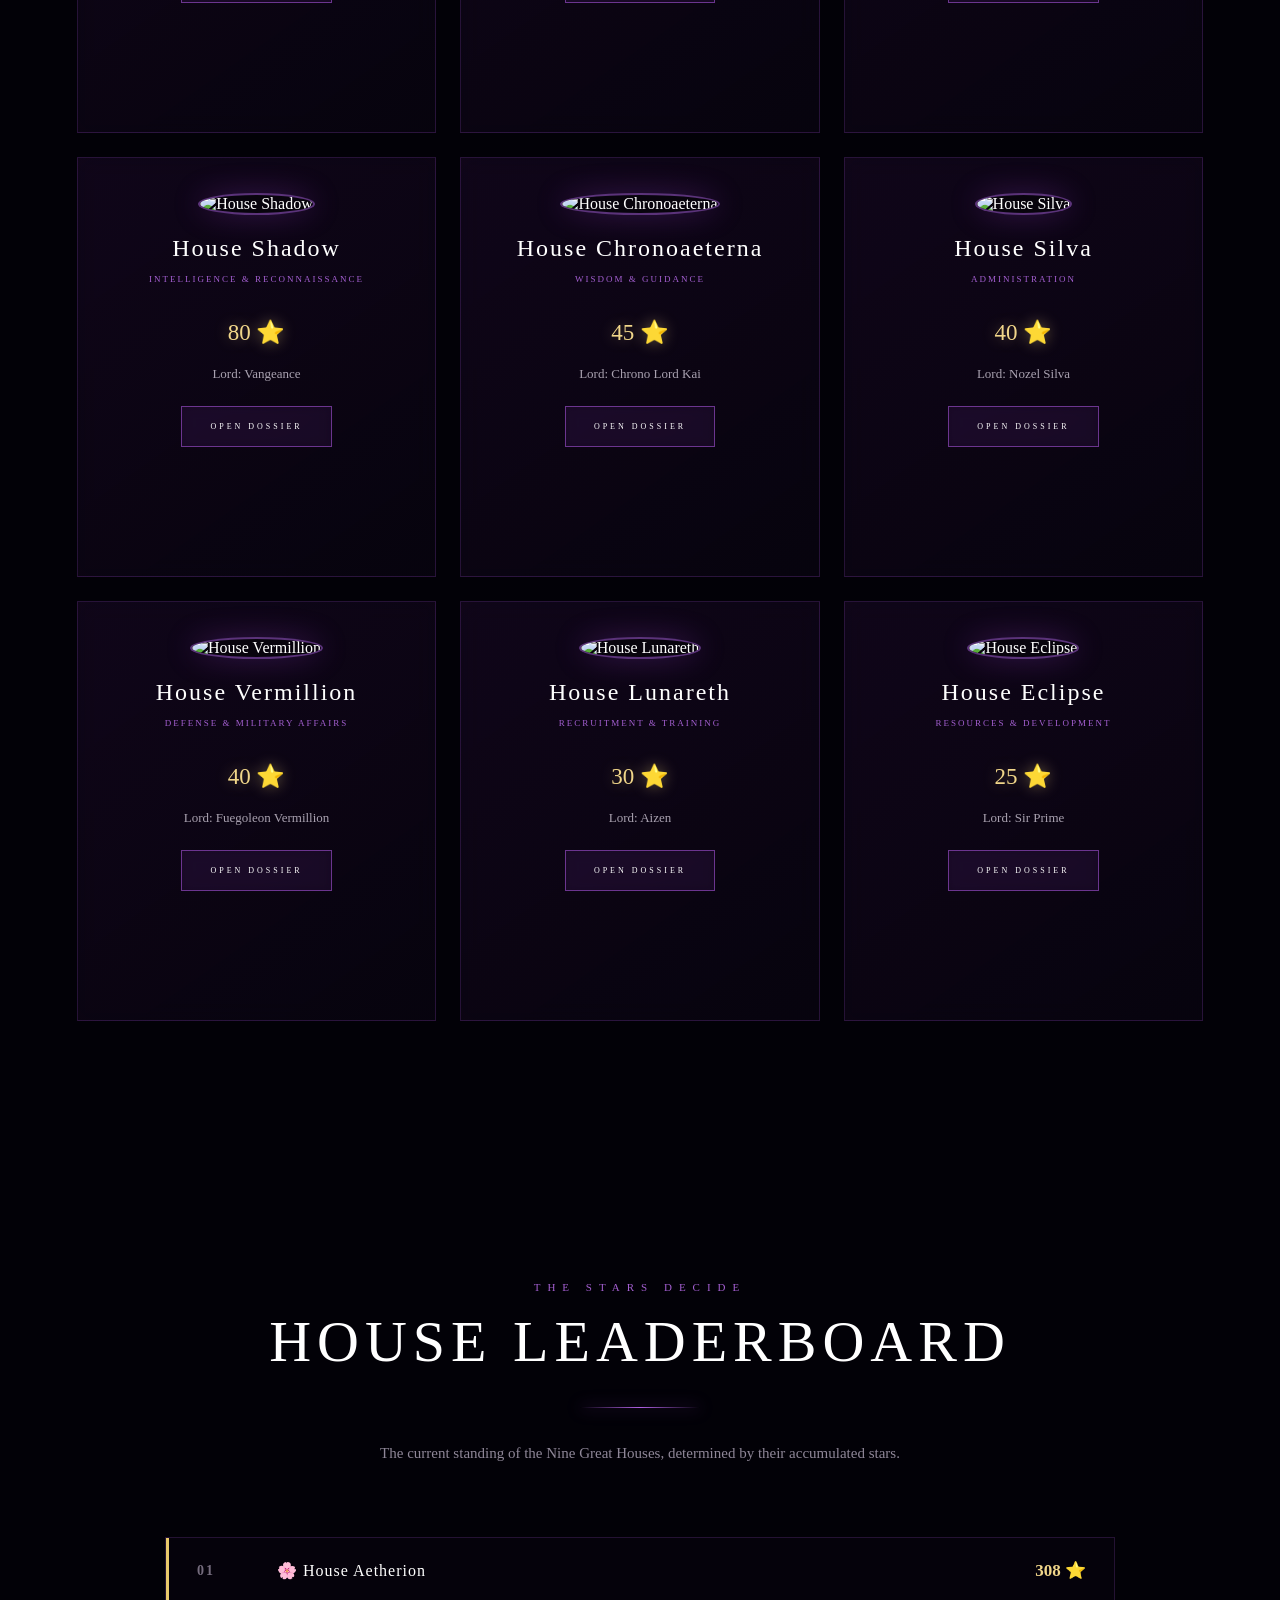
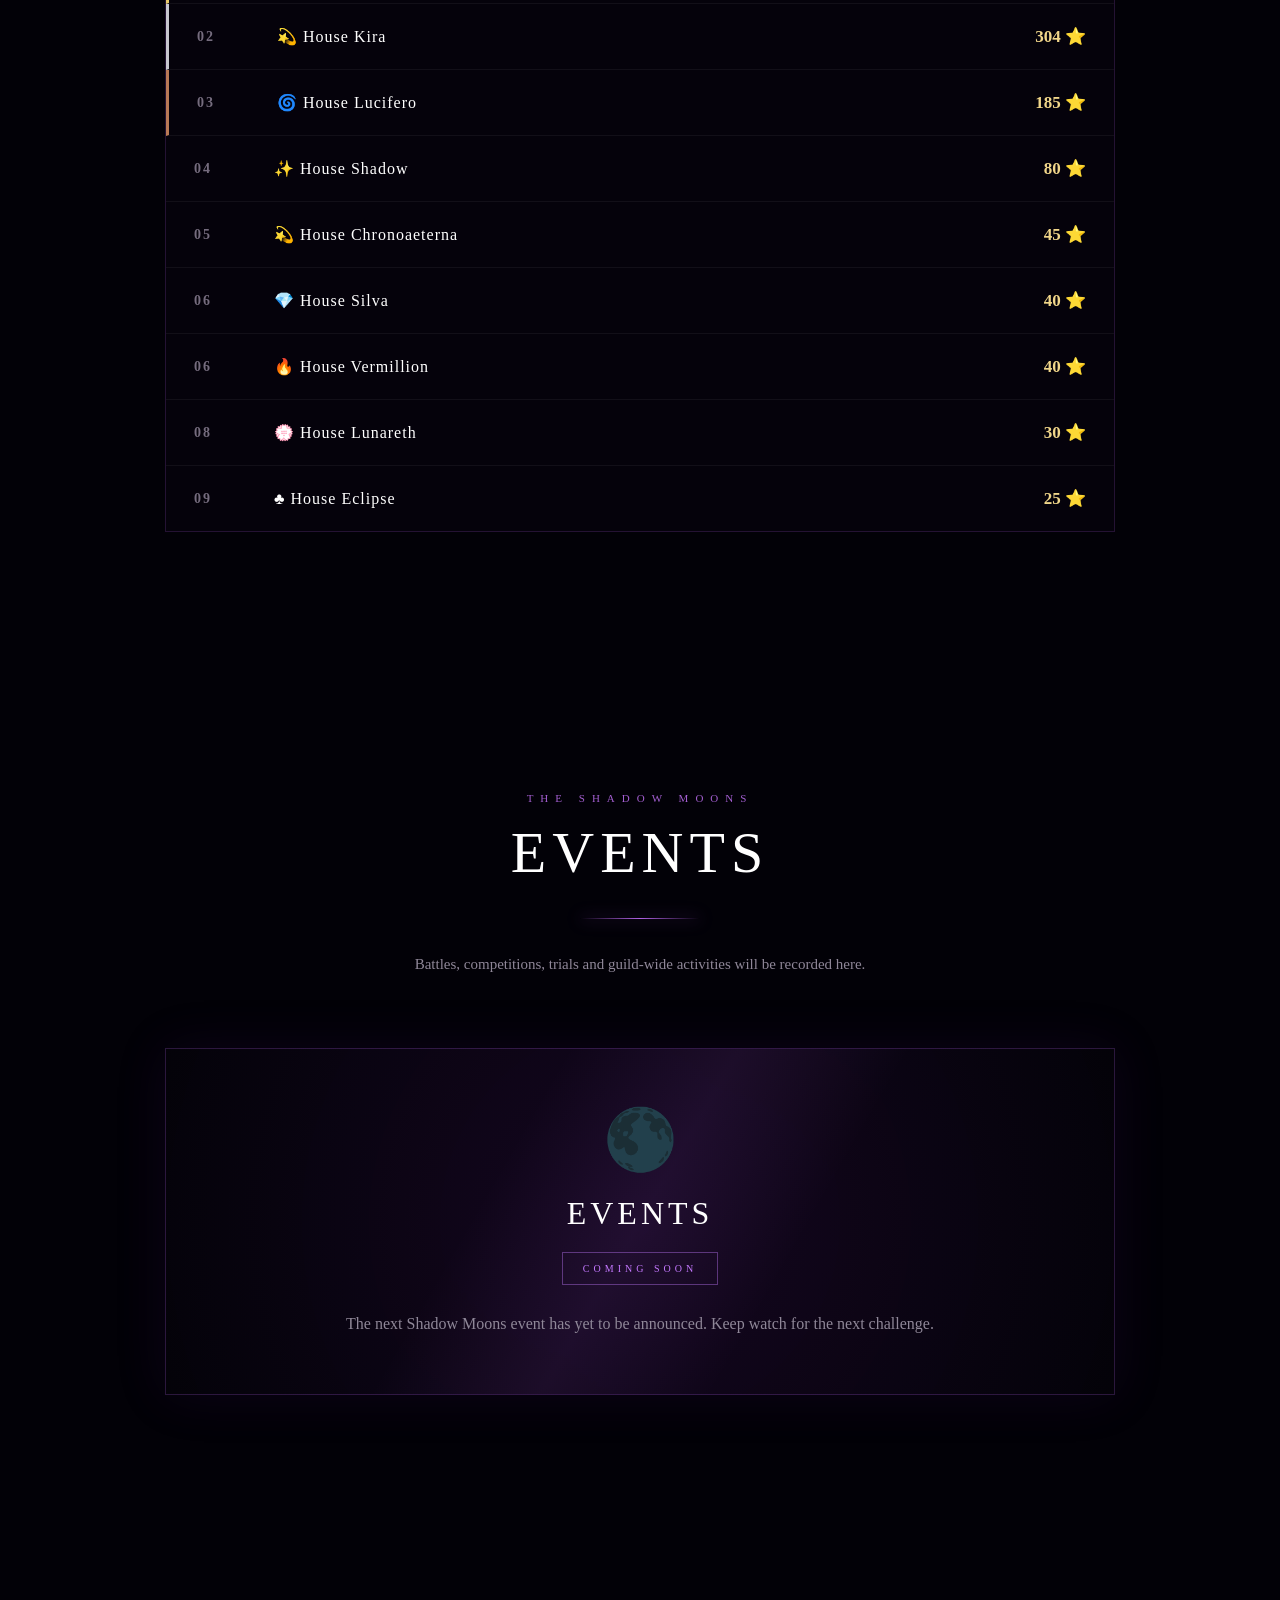
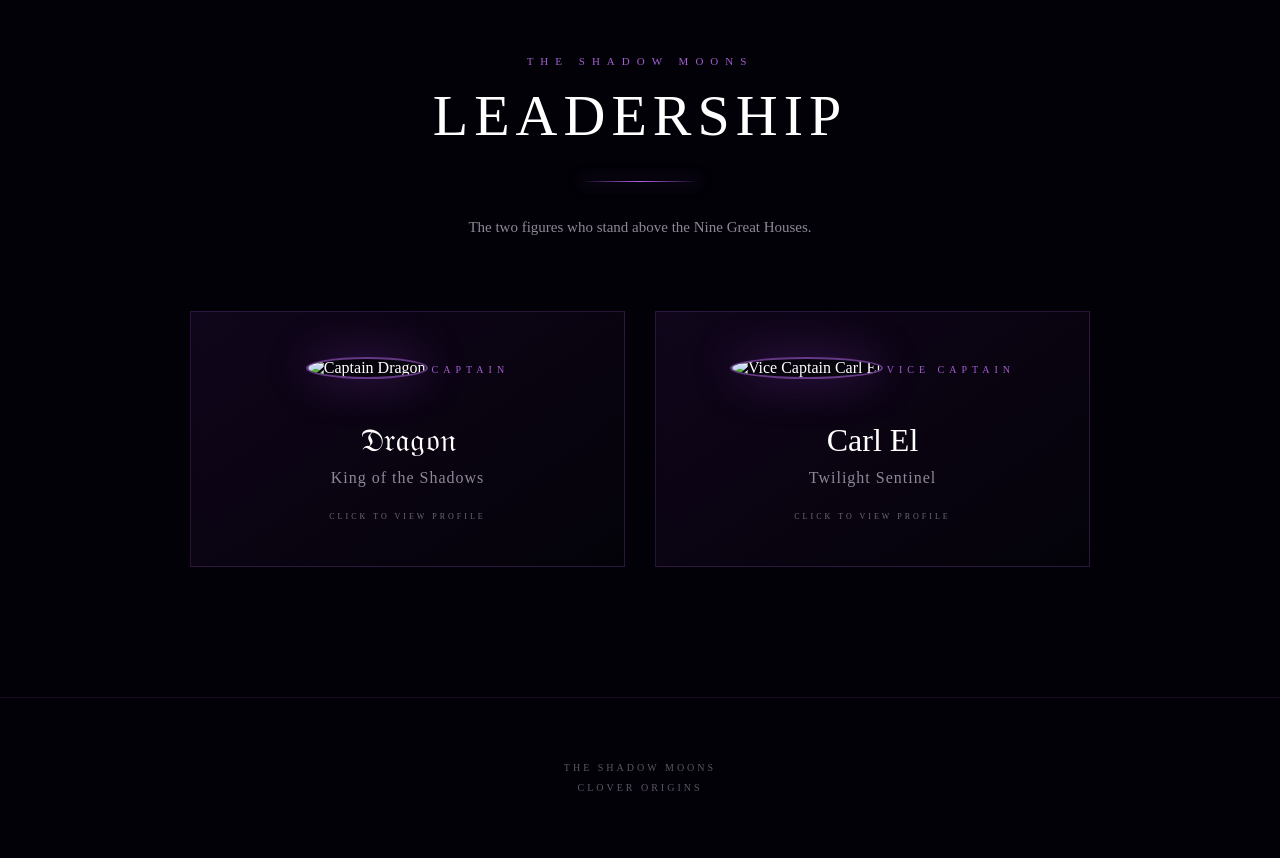
==== commit 9eb1a8bf: "Update index.html" ====
--- a/index.html
+++ b/index.html
@@ -3,6 +3,7 @@
 <head>
 <meta charset="UTF-8">
 <meta name="viewport" content="width=device-width, initial-scale=1.0">
+
 <title>The Shadow Moons | Clover Origins</title>
 
 <style>
@@ -50,7 +51,7 @@
     background:
         radial-gradient(
             circle at center,
-            rgba(91,34,130,0.22),
+            rgba(91,34,130,.22),
             transparent 35%
         ),
         #020107;
@@ -73,10 +74,14 @@
 
 .intro-star {
     position: absolute;
+
     width: 2px;
     height: 2px;
+
     border-radius: 50%;
+
     background: white;
+
     opacity: .3;
 
     animation:
@@ -98,25 +103,32 @@
 .intro-content {
     position: relative;
     z-index: 5;
+
     width: min(900px,90%);
+
     text-align: center;
 }
 
 .credit {
     position: absolute;
+
     left: 50%;
+
     width: 90%;
+
+    transform: translateX(-50%);
 
     color: #aaa2b1;
 
     font-size: 12px;
     letter-spacing: 6px;
+
     text-transform: uppercase;
 
     opacity: 0;
 
-    transform: translateX(-50%);
-    animation: creditRoll 14s ease forwards;
+    animation:
+        creditRoll 14s ease forwards;
 }
 
 .credit-one {
@@ -200,7 +212,9 @@
     opacity: 0;
 
     font-size: clamp(30px,6vw,70px);
+
     letter-spacing: 12px;
+
     font-weight: 400;
 
     text-transform: uppercase;
@@ -247,21 +261,16 @@
     opacity: 0;
 
     animation:
-        introLine 2s ease forwards;
+        fadeIn 2s ease forwards;
 
     animation-delay: 11.8s;
-}
-
-@keyframes introLine {
-    to {
-        opacity: 1;
-    }
 }
 
 .intro-subtitle {
     color: #8f8798;
 
     font-size: 11px;
+
     letter-spacing: 5px;
 
     opacity: 0;
@@ -280,6 +289,7 @@
 
 .skip-intro {
     position: absolute;
+
     right: 40px;
     bottom: 35px;
 
@@ -292,7 +302,9 @@
     color: #8d8495;
 
     font-size: 9px;
+
     letter-spacing: 3px;
+
     text-transform: uppercase;
 
     cursor: pointer;
@@ -301,7 +313,8 @@
 }
 
 .skip-intro:hover {
-    color: #fff;
+    color: white;
+
     border-color: #c478ff;
 
     box-shadow:
@@ -309,12 +322,13 @@
 }
 
 /* =========================================================
-   COSMIC BACKGROUND
+   BACKGROUND
 ========================================================= */
 
 .space {
     position: fixed;
     inset: 0;
+
     z-index: -10;
 
     overflow: hidden;
@@ -342,7 +356,8 @@
     left: 50%;
     top: 43%;
 
-    transform: translate(-50%,-50%);
+    transform:
+        translate(-50%,-50%);
 
     border-radius: 50%;
 
@@ -360,7 +375,7 @@
         0 0 100px rgba(133,70,182,.22),
         0 0 180px rgba(102,39,150,.15);
 
-    opacity: .18;
+    opacity: .17;
 
     animation:
         moonFloat 12s ease-in-out infinite,
@@ -369,11 +384,15 @@
 
 @keyframes moonFloat {
     0%,100% {
-        transform: translate(-50%,-50%) scale(1);
+        transform:
+            translate(-50%,-50%)
+            scale(1);
     }
 
     50% {
-        transform: translate(-50%,-52%) scale(1.04);
+        transform:
+            translate(-50%,-52%)
+            scale(1.04);
     }
 }
 
@@ -396,7 +415,8 @@
     left: 50%;
     top: 43%;
 
-    transform: translate(-50%,-50%);
+    transform:
+        translate(-50%,-50%);
 
     border-radius: 50%;
 
@@ -413,17 +433,17 @@
 
 @keyframes glowPulse {
     0%,100% {
-        transform: translate(-50%,-50%) scale(.9);
+        transform:
+            translate(-50%,-50%)
+            scale(.9);
     }
 
     50% {
-        transform: translate(-50%,-50%) scale(1.1);
-    }
-}
-
-/* =========================================================
-   STARS
-========================================================= */
+        transform:
+            translate(-50%,-50%)
+            scale(1.1);
+    }
+}
 
 .stars,
 .particles {
@@ -438,7 +458,8 @@
     height: 2px;
 
     border-radius: 50%;
-    background: #fff;
+
+    background: white;
 
     opacity: .4;
 
@@ -449,11 +470,11 @@
 
 @keyframes starFloat {
     from {
-        transform: translateY(0) translateX(0);
+        transform: translate(0,0);
     }
 
     to {
-        transform: translateY(-120px) translateX(30px);
+        transform: translate(30px,-120px);
     }
 }
 
@@ -528,18 +549,19 @@
     width: 100%;
     height: 82px;
 
+    z-index: 100;
+
     display: flex;
+
     align-items: center;
     justify-content: space-between;
 
     padding: 0 6%;
-
-    z-index: 100;
 
     background:
         linear-gradient(
             to bottom,
-            rgba(2,1,7,.90),
+            rgba(2,1,7,.9),
             rgba(2,1,7,0)
         );
 
@@ -548,11 +570,15 @@
 
 .nav-logo {
     display: flex;
+
     align-items: center;
+
     gap: 12px;
 
     font-size: 14px;
+
     letter-spacing: 4px;
+
     font-weight: bold;
 }
 
@@ -579,7 +605,9 @@
     text-decoration: none;
 
     font-size: 10px;
+
     letter-spacing: 2px;
+
     text-transform: uppercase;
 
     transition: .35s;
@@ -604,18 +632,20 @@
     min-height: 100vh;
 
     display: flex;
+
     align-items: center;
     justify-content: center;
 
     text-align: center;
 
+    padding: 120px 20px 80px;
+
     position: relative;
-
-    padding: 120px 20px 80px;
 }
 
 .hero-content {
     position: relative;
+
     z-index: 5;
 
     max-width: 1000px;
@@ -623,13 +653,18 @@
 
 .hero-logo {
     width: 280px;
+
     max-width: 65vw;
 
     margin-bottom: 30px;
 
     filter:
-        drop-shadow(0 0 10px rgba(149,64,210,.7))
-        drop-shadow(0 0 35px rgba(120,40,180,.35));
+        drop-shadow(
+            0 0 10px rgba(149,64,210,.7)
+        )
+        drop-shadow(
+            0 0 35px rgba(120,40,180,.35)
+        );
 
     animation:
         logoFloat 6s ease-in-out infinite;
@@ -649,6 +684,7 @@
     color: #a45fd1;
 
     font-size: 11px;
+
     letter-spacing: 7px;
 
     text-transform: uppercase;
@@ -657,9 +693,11 @@
 h1 {
     margin-top: 18px;
 
-    font-size: clamp(42px,8vw,94px);
+    font-size:
+        clamp(42px,8vw,94px);
 
     letter-spacing: 9px;
+
     line-height: 1;
 
     font-weight: 400;
@@ -697,16 +735,15 @@
     margin: 0 auto 40px;
 
     font-size: 17px;
+
     line-height: 1.8;
+
     letter-spacing: 1px;
 }
-
-/* =========================================================
-   BUTTONS
-========================================================= */
 
 .hero-buttons {
     display: flex;
+
     justify-content: center;
 
     gap: 15px;
@@ -720,16 +757,18 @@
     padding: 15px 28px;
 
     border:
-        1px solid rgba(177,91,232,.55);
+        1px solid
+        rgba(177,91,232,.55);
 
     background:
         rgba(100,38,140,.13);
 
-    color: #fff;
+    color: white;
 
     text-decoration: none;
 
     font-size: 10px;
+
     letter-spacing: 3px;
 
     text-transform: uppercase;
@@ -748,11 +787,6 @@
 
     box-shadow:
         0 0 20px rgba(168,76,226,.35);
-}
-
-.btn-primary {
-    background:
-        rgba(117,45,167,.28);
 }
 
 .discord-btn {
@@ -786,7 +820,8 @@
 .section-heading h2 {
     margin-top: 15px;
 
-    font-size: clamp(32px,5vw,58px);
+    font-size:
+        clamp(32px,5vw,58px);
 
     letter-spacing: 6px;
 
@@ -808,7 +843,7 @@
 }
 
 /* =========================================================
-   HOUSES
+   HOUSE CARDS
 ========================================================= */
 
 .houses-grid {
@@ -826,14 +861,15 @@
 .house-card {
     position: relative;
 
-    min-height: 410px;
+    min-height: 420px;
 
     padding: 35px 28px;
 
     text-align: center;
 
     border:
-        1px solid rgba(161,83,214,.20);
+        1px solid
+        rgba(161,83,214,.20);
 
     background:
         linear-gradient(
@@ -846,10 +882,7 @@
 
     overflow: hidden;
 
-    transition:
-        transform .5s ease,
-        border-color .5s ease,
-        box-shadow .5s ease;
+    transition: .5s;
 }
 
 .house-card:hover {
@@ -865,42 +898,35 @@
         0 0 30px rgba(160,70,220,.12);
 }
 
-/* House PFP */
-
 .house-pfp {
     width: 105px;
     height: 105px;
 
-    margin: 0 auto 22px;
+    object-fit: cover;
 
     border-radius: 50%;
 
-    object-fit: cover;
-
     border:
-        1px solid rgba(194,110,255,.45);
-
-    background: #09040f;
+        2px solid
+        rgba(194,110,255,.45);
+
+    margin: 0 auto 20px;
+
+    background: #08040d;
 
     box-shadow:
-        0 0 25px rgba(160,70,220,.25);
-
-    cursor: pointer;
-
-    transition:
-        transform .4s ease,
-        box-shadow .4s ease,
-        border-color .4s ease;
-}
-
-.house-pfp:hover {
+        0 0 30px rgba(160,70,220,.28);
+
+    transition: .4s;
+}
+
+.house-card:hover .house-pfp {
     transform: scale(1.08);
 
-    border-color:
-        #d58aff;
+    border-color: #c478ff;
 
     box-shadow:
-        0 0 35px rgba(190,90,255,.5);
+        0 0 40px rgba(196,120,255,.4);
 }
 
 .house-card h3 {
@@ -922,13 +948,13 @@
 
     letter-spacing: 2px;
 
-    min-height: 28px;
+    min-height: 25px;
 }
 
 .house-stars {
-    margin: 22px 0;
-
-    font-size: 24px;
+    margin: 20px 0;
+
+    font-size: 23px;
 
     color: #f1d68a;
 
@@ -936,12 +962,12 @@
         0 0 15px rgba(241,214,138,.4);
 }
 
-.house-card p {
-    color: #82798b;
+.lord-name {
+    color: #aaa2b1;
 
     font-size: 13px;
 
-    margin-bottom: 25px;
+    margin-bottom: 24px;
 }
 
 .house-card .btn {
@@ -958,7 +984,8 @@
     margin: auto;
 
     border:
-        1px solid rgba(161,83,214,.20);
+        1px solid
+        rgba(161,83,214,.20);
 
     background:
         rgba(9,4,15,.65);
@@ -970,18 +997,17 @@
     display: grid;
 
     grid-template-columns:
-        80px
-        1fr
-        150px;
+        80px 1fr 150px;
 
     align-items: center;
 
     padding: 22px 28px;
 
     border-bottom:
-        1px solid rgba(255,255,255,.05);
-
-    transition: .35s ease;
+        1px solid
+        rgba(255,255,255,.05);
+
+    transition: .35s;
 }
 
 .leader-row:last-child {
@@ -1015,9 +1041,6 @@
     color: #f1d68a;
 
     font-size: 17px;
-
-    text-shadow:
-        0 0 12px rgba(241,214,138,.35);
 }
 
 .leader-row.first {
@@ -1036,114 +1059,120 @@
 }
 
 /* =========================================================
-   LORDS
+   EVENTS
 ========================================================= */
 
-.lords-grid {
-    display: grid;
-
-    grid-template-columns:
-        repeat(
-            auto-fit,
-            minmax(250px,1fr)
+.events-container {
+    max-width: 950px;
+
+    margin: auto;
+}
+
+.event-card {
+    position: relative;
+
+    padding: 55px 35px;
+
+    text-align: center;
+
+    border:
+        1px solid
+        rgba(161,83,214,.25);
+
+    background:
+        radial-gradient(
+            circle at center,
+            rgba(88,30,125,.22),
+            rgba(5,3,10,.75)
         );
 
-    gap: 24px;
-}
-
-.lord-card {
-    position: relative;
-
-    padding: 35px 25px;
-
-    text-align: center;
-
-    border:
-        1px solid rgba(161,83,214,.20);
+    box-shadow:
+        0 0 50px rgba(100,35,150,.12);
+
+    overflow: hidden;
+}
+
+.event-card::before {
+    content: "";
+
+    position: absolute;
+
+    inset: -100%;
 
     background:
         linear-gradient(
-            145deg,
-            rgba(85,30,120,.18),
-            rgba(5,3,10,.72)
+            120deg,
+            transparent 45%,
+            rgba(194,110,255,.08),
+            transparent 55%
         );
 
-    backdrop-filter: blur(12px);
-
-    transition: .5s ease;
-}
-
-.lord-card:hover {
-    transform: translateY(-10px);
-
-    border-color:
-        rgba(196,120,255,.65);
-
-    box-shadow:
-        0 20px 60px rgba(90,30,130,.25);
-}
-
-.lord-pfp {
-    width: 125px;
-    height: 125px;
-
-    object-fit: cover;
-
-    border-radius: 50%;
+    animation:
+        eventSweep 5s linear infinite;
+}
+
+@keyframes eventSweep {
+    from {
+        transform: translateX(-30%);
+    }
+
+    to {
+        transform: translateX(30%);
+    }
+}
+
+.event-icon {
+    position: relative;
+
+    font-size: 60px;
+
+    margin-bottom: 20px;
+}
+
+.event-card h3 {
+    position: relative;
+
+    font-size: 32px;
+
+    font-weight: 400;
+
+    letter-spacing: 4px;
+
+    text-transform: uppercase;
+}
+
+.event-status {
+    position: relative;
+
+    display: inline-block;
+
+    margin-top: 20px;
+
+    padding: 10px 20px;
 
     border:
-        1px solid rgba(194,110,255,.55);
-
-    background: #09040f;
-
-    box-shadow:
-        0 0 35px rgba(160,70,220,.3);
-
-    cursor: pointer;
-
-    transition: .4s ease;
-}
-
-.lord-pfp:hover {
-    transform: scale(1.08);
-
-    border-color:
-        #d58aff;
-
-    box-shadow:
-        0 0 50px rgba(190,90,255,.5);
-}
-
-.lord-role {
-    display: block;
-
-    margin-top: 22px;
-
-    color: #a45fd1;
-
-    font-size: 9px;
-
-    letter-spacing: 3px;
+        1px solid
+        rgba(196,120,255,.4);
+
+    color: #c478ff;
+
+    font-size: 10px;
+
+    letter-spacing: 4px;
 
     text-transform: uppercase;
 }
 
-.lord-card h3 {
-    margin-top: 10px;
-
-    font-size: 26px;
-
-    font-weight: 400;
-}
-
-.lord-house {
-    margin-top: 8px;
-
-    color: #817789;
-
-    font-size: 12px;
-
-    letter-spacing: 1px;
+.event-card p {
+    position: relative;
+
+    max-width: 600px;
+
+    margin: 25px auto 0;
+
+    color: #8f8798;
+
+    line-height: 1.8;
 }
 
 /* =========================================================
@@ -1154,10 +1183,7 @@
     display: grid;
 
     grid-template-columns:
-        repeat(
-            2,
-            minmax(280px,1fr)
-        );
+        repeat(2,minmax(280px,1fr));
 
     gap: 30px;
 
@@ -1169,12 +1195,13 @@
 .leader-card {
     position: relative;
 
-    padding: 40px 30px;
+    padding: 45px 30px;
 
     text-align: center;
 
     border:
-        1px solid rgba(161,83,214,.22);
+        1px solid
+        rgba(161,83,214,.22);
 
     background:
         linear-gradient(
@@ -1185,7 +1212,7 @@
 
     backdrop-filter: blur(12px);
 
-    transition: .5s ease;
+    transition: .5s;
 
     cursor: pointer;
 }
@@ -1200,37 +1227,38 @@
         0 20px 60px rgba(90,30,130,.25);
 }
 
-.leader-pfp {
+.leader-card img {
     width: 150px;
     height: 150px;
 
+    object-fit: cover;
+
     border-radius: 50%;
 
-    object-fit: cover;
-
     border:
-        1px solid rgba(194,110,255,.55);
-
-    background: #09040f;
+        2px solid
+        rgba(194,110,255,.5);
+
+    margin-bottom: 25px;
+
+    background: #08040d;
 
     box-shadow:
-        0 0 40px rgba(160,70,220,.3);
-
-    transition: .4s;
-}
-
-.leader-card:hover .leader-pfp {
-    transform: scale(1.05);
+        0 0 45px rgba(160,70,220,.35);
+
+    transition: .5s;
+}
+
+.leader-card:hover img {
+    transform: scale(1.06);
+
+    border-color: #d58aff;
 
     box-shadow:
-        0 0 55px rgba(190,90,255,.5);
+        0 0 55px rgba(196,120,255,.5);
 }
 
 .leader-card > span {
-    display: block;
-
-    margin-top: 20px;
-
     color: #a45fd1;
 
     font-size: 10px;
@@ -1239,7 +1267,7 @@
 }
 
 .leader-card h3 {
-    margin-top: 12px;
+    margin-top: 18px;
 
     font-size: 32px;
 
@@ -1255,6 +1283,10 @@
 }
 
 .profile-hint {
+    display: block;
+
+    margin-top: 25px;
+
     color: #706777 !important;
 
     font-size: 8px !important;
@@ -1262,129 +1294,6 @@
     letter-spacing: 3px !important;
 
     text-transform: uppercase;
-}
-
-/* =========================================================
-   EVENTS
-========================================================= */
-
-.events-container {
-    max-width: 1000px;
-
-    margin: auto;
-}
-
-.event-card {
-    position: relative;
-
-    padding: 45px;
-
-    text-align: center;
-
-    border:
-        1px solid rgba(161,83,214,.25);
-
-    background:
-        radial-gradient(
-            circle at center,
-            rgba(102,38,145,.20),
-            rgba(5,3,10,.75) 70%
-        );
-
-    backdrop-filter: blur(14px);
-
-    overflow: hidden;
-}
-
-.event-card::before {
-    content: "";
-
-    position: absolute;
-
-    inset: 0;
-
-    background:
-        linear-gradient(
-            120deg,
-            transparent,
-            rgba(193,105,255,.12),
-            transparent
-        );
-
-    animation:
-        eventSweep 5s linear infinite;
-}
-
-@keyframes eventSweep {
-    from {
-        transform: translateX(-100%);
-    }
-
-    to {
-        transform: translateX(100%);
-    }
-}
-
-.event-icon {
-    position: relative;
-    z-index: 2;
-
-    font-size: 55px;
-
-    margin-bottom: 20px;
-}
-
-.event-card h3 {
-    position: relative;
-    z-index: 2;
-
-    font-size: 32px;
-
-    font-weight: 400;
-
-    letter-spacing: 4px;
-
-    text-transform: uppercase;
-}
-
-.event-status {
-    position: relative;
-    z-index: 2;
-
-    display: inline-block;
-
-    margin-top: 18px;
-
-    padding: 9px 20px;
-
-    border:
-        1px solid rgba(196,120,255,.45);
-
-    color: #c478ff;
-
-    font-size: 9px;
-
-    letter-spacing: 4px;
-
-    text-transform: uppercase;
-
-    box-shadow:
-        0 0 20px rgba(168,76,226,.12);
-}
-
-.event-card p {
-    position: relative;
-    z-index: 2;
-
-    max-width: 600px;
-
-    margin: 25px auto 0;
-
-    color: #8f8798;
-
-    line-height: 1.8;
-
-    font-size: 14px;
 }
 
 /* =========================================================
@@ -1411,15 +1320,15 @@
     backdrop-filter: blur(12px);
 
     opacity: 0;
+
     visibility: hidden;
 
-    transition:
-        opacity .4s ease,
-        visibility .4s ease;
+    transition: .4s;
 }
 
 .dossier.active {
     opacity: 1;
+
     visibility: visible;
 }
 
@@ -1428,12 +1337,17 @@
 
     width: min(650px,100%);
 
-    padding: 55px 45px;
+    max-height: 90vh;
+
+    overflow-y: auto;
+
+    padding: 45px;
 
     text-align: center;
 
     border:
-        1px solid rgba(192,103,255,.55);
+        1px solid
+        rgba(192,103,255,.55);
 
     background:
         radial-gradient(
@@ -1449,8 +1363,7 @@
         scale(.85)
         translateY(30px);
 
-    transition:
-        transform .5s ease;
+    transition: .5s;
 }
 
 .dossier.active .dossier-box {
@@ -1459,28 +1372,24 @@
         translateY(0);
 }
 
-.dossier-symbol {
-    width: 120px;
-    height: 120px;
-
-    margin: 0 auto 20px;
+.dossier-lord-pfp {
+    width: 130px;
+    height: 130px;
+
+    object-fit: cover;
 
     border-radius: 50%;
 
-    overflow: hidden;
-
     border:
-        1px solid rgba(194,110,255,.5);
+        2px solid
+        rgba(194,110,255,.55);
+
+    margin: 20px auto;
+
+    background: #08040d;
 
     box-shadow:
-        0 0 35px rgba(160,70,220,.3);
-}
-
-.dossier-symbol img {
-    width: 100%;
-    height: 100%;
-
-    object-fit: cover;
+        0 0 40px rgba(160,70,220,.35);
 }
 
 .dossier-box h2 {
@@ -1491,7 +1400,7 @@
     letter-spacing: 3px;
 }
 
-.dossier-box .dossier-role {
+.dossier-role {
     display: block;
 
     margin-top: 12px;
@@ -1504,7 +1413,7 @@
 }
 
 .dossier-box p {
-    margin: 28px auto;
+    margin: 25px auto;
 
     max-width: 500px;
 
@@ -1518,8 +1427,8 @@
 .close-dossier {
     position: absolute;
 
-    top: 18px;
-    right: 22px;
+    top: 15px;
+    right: 20px;
 
     border: none;
 
@@ -1530,8 +1439,6 @@
     font-size: 26px;
 
     cursor: pointer;
-
-    transition: .3s;
 }
 
 .close-dossier:hover {
@@ -1559,32 +1466,33 @@
     padding: 20px;
 
     background:
-        rgba(0,0,0,.90);
+        rgba(0,0,0,.88);
 
     backdrop-filter: blur(16px);
 
     opacity: 0;
+
     visibility: hidden;
 
-    transition:
-        opacity .45s ease,
-        visibility .45s ease;
+    transition: .45s;
 }
 
 .profile-modal.active {
     opacity: 1;
+
     visibility: visible;
 }
 
 .profile-box {
     position: relative;
 
-    width: min(550px,90vw);
+    width: min(520px,90vw);
 
     padding: 18px;
 
     border:
-        1px solid rgba(194,110,255,.65);
+        1px solid
+        rgba(194,110,255,.65);
 
     background:
         radial-gradient(
@@ -1600,8 +1508,7 @@
         scale(.75)
         translateY(25px);
 
-    transition:
-        transform .5s ease;
+    transition: .5s;
 }
 
 .profile-modal.active .profile-box {
@@ -1620,48 +1527,42 @@
     object-fit: contain;
 
     border:
-        1px solid rgba(255,255,255,.08);
-
-    background: #020107;
-
-    box-shadow:
-        0 0 50px rgba(160,70,220,.25);
+        1px solid
+        rgba(255,255,255,.08);
+
+    background: #05030a;
 }
 
 .close-profile {
     position: absolute;
 
-    top: -16px;
-    right: -16px;
-
-    width: 42px;
-    height: 42px;
+    top: -15px;
+    right: -15px;
+
+    width: 40px;
+    height: 40px;
 
     border:
-        1px solid rgba(194,110,255,.65);
+        1px solid
+        rgba(194,110,255,.65);
 
     border-radius: 50%;
 
     background: #09040f;
 
-    color: #fff;
+    color: white;
 
     font-size: 24px;
 
     cursor: pointer;
 
     z-index: 5;
-
-    transition: .3s;
 }
 
 .close-profile:hover {
     transform: rotate(90deg);
 
     color: #d58aff;
-
-    box-shadow:
-        0 0 25px rgba(168,76,226,.4);
 }
 
 /* =========================================================
@@ -1674,7 +1575,8 @@
     text-align: center;
 
     border-top:
-        1px solid rgba(154,78,220,.12);
+        1px solid
+        rgba(154,78,220,.12);
 
     color: #5e5666;
 
@@ -1689,10 +1591,11 @@
    MOBILE
 ========================================================= */
 
-@media (max-width:800px) {
+@media(max-width:800px) {
 
     nav {
         height: 70px;
+
         padding: 0 20px;
     }
 
@@ -1702,6 +1605,7 @@
 
     .nav-logo {
         font-size: 10px;
+
         letter-spacing: 2px;
     }
 
@@ -1733,18 +1637,14 @@
     }
 
     section:not(.hero) {
-        padding:
-            90px 20px;
+        padding: 90px 20px;
     }
 
     .leader-row {
         grid-template-columns:
-            50px
-            1fr
-            100px;
-
-        padding:
-            18px 15px;
+            50px 1fr 100px;
+
+        padding: 18px 15px;
     }
 
     .leader-row span {
@@ -1760,13 +1660,7 @@
     }
 
     .dossier-box {
-        padding:
-            45px 25px;
-    }
-
-    .profile-box {
-        width: min(380px,88vw);
-        padding: 12px;
+        padding: 40px 25px;
     }
 
     .skip-intro {
@@ -1811,7 +1705,7 @@
         </div>
 
         <img
-            src="Shadow moons.png"
+            src="./Shadow moons.png"
             class="intro-logo"
             alt="The Shadow Moons"
         >
@@ -1844,21 +1738,21 @@
 
 <audio id="musicIntro" preload="auto">
     <source
-        src="music/kulakovka-epic-trailer-277924.mp3"
+        src="./music/kulakovka-epic-trailer-277924.mp3"
         type="audio/mpeg"
     >
 </audio>
 
 <audio id="musicMain" preload="auto">
     <source
-        src="music/the_mountain-epic-trailer-576568.mp3"
+        src="./music/the_mountain-epic-trailer-576568.mp3"
         type="audio/mpeg"
     >
 </audio>
 
 <audio id="musicDark" preload="auto">
     <source
-        src="music/audiocopper-dark-571483.mp3"
+        src="./music/audiocopper-dark-571483.mp3"
         type="audio/mpeg"
     >
 </audio>
@@ -1874,9 +1768,15 @@
 
     <div class="moon-glow"></div>
 
-    <div class="stars" id="stars"></div>
-
-    <div class="particles" id="particles"></div>
+    <div
+        class="stars"
+        id="stars"
+    ></div>
+
+    <div
+        class="particles"
+        id="particles"
+    ></div>
 
 </div>
 
@@ -1890,7 +1790,7 @@
     <div class="nav-logo">
 
         <img
-            src="Shadow moons.png"
+            src="./Shadow moons.png"
             alt="Shadow Moons"
         >
 
@@ -1907,8 +1807,6 @@
         <a href="#houses">Houses</a>
 
         <a href="#leaderboard">Leaderboard</a>
-
-        <a href="#lords">Lords</a>
 
         <a href="#events">Events</a>
 
@@ -1932,12 +1830,15 @@
      HERO
 ========================================================= -->
 
-<section class="hero" id="home">
+<section
+    class="hero"
+    id="home"
+>
 
     <div class="hero-content">
 
         <img
-            src="Shadow moons.png"
+            src="./Shadow moons.png"
             alt="Shadow Moons"
             class="hero-logo"
         >
@@ -2010,8 +1911,8 @@
         <p>
             Nine great houses stand beneath
             the banner of The Shadow Moons.
-            Each has its own purpose, lord,
-            and legacy.
+            Each house carries its own purpose,
+            lord, and legacy.
         </p>
 
     </div>
@@ -2024,10 +1925,9 @@
         <article class="house-card">
 
             <img
-                src="aetherion.png"
                 class="house-pfp"
+                src="./aetherion.png"
                 alt="House Aetherion"
-                onclick="openProfile('aetherion.png')"
             >
 
             <h3>
@@ -2042,18 +1942,18 @@
                 308 ⭐
             </div>
 
-            <p>
+            <p class="lord-name">
                 Lord: Yami Sukehiro
             </p>
 
             <button
                 class="btn"
                 onclick="openDossier(
-                    'aetherion.png',
+                    './aetherion.png',
                     'House Aetherion',
                     'PVP',
                     'Yami Sukehiro',
-                    'The distinguished house of combat and competition.'
+                    '308 ⭐'
                 )"
             >
                 Open Dossier
@@ -2067,10 +1967,9 @@
         <article class="house-card">
 
             <img
-                src="kira.png"
                 class="house-pfp"
+                src="./kira.png"
                 alt="House Kira"
-                onclick="openProfile('kira.png')"
             >
 
             <h3>
@@ -2085,18 +1984,18 @@
                 304 ⭐
             </div>
 
-            <p>
+            <p class="lord-name">
                 Lord: Damnatio Kira
             </p>
 
             <button
                 class="btn"
                 onclick="openDossier(
-                    'kira.png',
+                    './kira.png',
                     'House Kira',
                     'Internal Affairs & Political Diplomacy',
                     'Damnatio Kira',
-                    'The dignified house entrusted with internal affairs and political diplomacy. House Kira currently has 304 stars.'
+                    '304 ⭐'
                 )"
             >
                 Open Dossier
@@ -2110,10 +2009,9 @@
         <article class="house-card">
 
             <img
-                src="lucifero.png"
                 class="house-pfp"
+                src="./lucifero.png"
                 alt="House Lucifero"
-                onclick="openProfile('lucifero.png')"
             >
 
             <h3>
@@ -2125,21 +2023,21 @@
             </span>
 
             <div class="house-stars">
-                135 ⭐
+                185 ⭐
             </div>
 
-            <p>
+            <p class="lord-name">
                 Lord: Lucifer
             </p>
 
             <button
                 class="btn"
                 onclick="openDossier(
-                    'lucifero.png',
+                    './lucifero.png',
                     'House Lucifero',
                     'External Affairs',
                     'Lucifer',
-                    'The house responsible for external affairs and dealings beyond the guild.'
+                    '185 ⭐'
                 )"
             >
                 Open Dossier
@@ -2153,10 +2051,9 @@
         <article class="house-card">
 
             <img
-                src="shadow.png"
                 class="house-pfp"
+                src="./shadow.png"
                 alt="House Shadow"
-                onclick="openProfile('shadow.png')"
             >
 
             <h3>
@@ -2171,18 +2068,18 @@
                 80 ⭐
             </div>
 
-            <p>
+            <p class="lord-name">
                 Lord: Vangeance
             </p>
 
             <button
                 class="btn"
                 onclick="openDossier(
-                    'shadow.png',
+                    './shadow.png',
                     'House Shadow',
                     'Intelligence & Reconnaissance',
                     'Vangeance',
-                    'The house dedicated to intelligence, reconnaissance, and information gathering.'
+                    '80 ⭐'
                 )"
             >
                 Open Dossier
@@ -2196,10 +2093,9 @@
         <article class="house-card">
 
             <img
-                src="chronoaeterna.png"
                 class="house-pfp"
+                src="./chronoaeterna.png"
                 alt="House Chronoaeterna"
-                onclick="openProfile('chronoaeterna.png')"
             >
 
             <h3>
@@ -2214,18 +2110,18 @@
                 45 ⭐
             </div>
 
-            <p>
+            <p class="lord-name">
                 Lord: Chrono Lord Kai
             </p>
 
             <button
                 class="btn"
                 onclick="openDossier(
-                    'chronoaeterna.png',
+                    './chronoaeterna.png',
                     'House Chronoaeterna',
                     'Wisdom & Guidance',
                     'Chrono Lord Kai',
-                    'The house of the Great Chronos, devoted to wisdom and guidance.'
+                    '45 ⭐'
                 )"
             >
                 Open Dossier
@@ -2239,10 +2135,9 @@
         <article class="house-card">
 
             <img
-                src="silva.png"
                 class="house-pfp"
+                src="./silva.png"
                 alt="House Silva"
-                onclick="openProfile('silva.png')"
             >
 
             <h3>
@@ -2257,18 +2152,18 @@
                 40 ⭐
             </div>
 
-            <p>
+            <p class="lord-name">
                 Lord: Nozel Silva
             </p>
 
             <button
                 class="btn"
                 onclick="openDossier(
-                    'silva.png',
+                    './silva.png',
                     'House Silva',
                     'Administration',
                     'Nozel Silva',
-                    'One of the two great royal houses, entrusted with administration.'
+                    '40 ⭐'
                 )"
             >
                 Open Dossier
@@ -2282,10 +2177,9 @@
         <article class="house-card">
 
             <img
-                src="vermillion.png"
                 class="house-pfp"
+                src="./vermillion.png"
                 alt="House Vermillion"
-                onclick="openProfile('vermillion.png')"
             >
 
             <h3>
@@ -2300,18 +2194,18 @@
                 40 ⭐
             </div>
 
-            <p>
+            <p class="lord-name">
                 Lord: Fuegoleon Vermillion
             </p>
 
             <button
                 class="btn"
                 onclick="openDossier(
-                    'vermillion.png',
+                    './vermillion.png',
                     'House Vermillion',
                     'Defense & Military Affairs',
                     'Fuegoleon Vermillion',
-                    'One of the two great royal houses, responsible for defense and military affairs.'
+                    '40 ⭐'
                 )"
             >
                 Open Dossier
@@ -2325,10 +2219,9 @@
         <article class="house-card">
 
             <img
-                src="lunareth.png"
                 class="house-pfp"
+                src="./lunareth.png"
                 alt="House Lunareth"
-                onclick="openProfile('lunareth.png')"
             >
 
             <h3>
@@ -2343,18 +2236,18 @@
                 30 ⭐
             </div>
 
-            <p>
+            <p class="lord-name">
                 Lord: Aizen
             </p>
 
             <button
                 class="btn"
                 onclick="openDossier(
-                    'lunareth.png',
+                    './lunareth.png',
                     'House Lunareth',
                     'Recruitment & Training',
                     'Aizen',
-                    'The honoured house responsible for recruitment and training.'
+                    '30 ⭐'
                 )"
             >
                 Open Dossier
@@ -2368,10 +2261,9 @@
         <article class="house-card">
 
             <img
-                src="eclipse.png"
                 class="house-pfp"
+                src="./eclipse.png"
                 alt="House Eclipse"
-                onclick="openProfile('eclipse.png')"
             >
 
             <h3>
@@ -2386,18 +2278,18 @@
                 25 ⭐
             </div>
 
-            <p>
+            <p class="lord-name">
                 Lord: Sir Prime
             </p>
 
             <button
                 class="btn"
                 onclick="openDossier(
-                    'eclipse.png',
+                    './eclipse.png',
                     'House Eclipse',
                     'Resources & Development',
                     'Sir Prime',
-                    'The house responsible for resources and development within the guild.'
+                    '25 ⭐'
                 )"
             >
                 Open Dossier
@@ -2452,7 +2344,7 @@
         <div class="leader-row third">
             <strong>03</strong>
             <span>🌀 House Lucifero</span>
-            <b>135 ⭐</b>
+            <b>185 ⭐</b>
         </div>
 
         <div class="leader-row">
@@ -2497,254 +2389,6 @@
 
 
 <!-- =========================================================
-     LORDS
-========================================================= -->
-
-<section id="lords">
-
-    <div class="section-heading">
-
-        <div class="eyebrow">
-            THE NINE GREAT LORDS
-        </div>
-
-        <h2>
-            LORDS OF THE HOUSES
-        </h2>
-
-        <div class="divider"></div>
-
-        <p>
-            The rulers entrusted with the legacy
-            and direction of each Great House.
-        </p>
-
-    </div>
-
-    <div class="lords-grid">
-
-
-        <article class="lord-card">
-
-            <img
-                src="aetherion.png"
-                class="lord-pfp"
-                alt="Yami Sukehiro"
-                onclick="openProfile('aetherion.png')"
-            >
-
-            <span class="lord-role">
-                LORD
-            </span>
-
-            <h3>
-                Yami Sukehiro
-            </h3>
-
-            <p class="lord-house">
-                House Aetherion
-            </p>
-
-        </article>
-
-
-        <article class="lord-card">
-
-            <img
-                src="kira.png"
-                class="lord-pfp"
-                alt="Damnatio Kira"
-                onclick="openProfile('kira.png')"
-            >
-
-            <span class="lord-role">
-                LORD
-            </span>
-
-            <h3>
-                Damnatio Kira
-            </h3>
-
-            <p class="lord-house">
-                House Kira
-            </p>
-
-        </article>
-
-
-        <article class="lord-card">
-
-            <img
-                src="lucifero.png"
-                class="lord-pfp"
-                alt="Lucifer"
-                onclick="openProfile('lucifero.png')"
-            >
-
-            <span class="lord-role">
-                LORD
-            </span>
-
-            <h3>
-                Lucifer
-            </h3>
-
-            <p class="lord-house">
-                House Lucifero
-            </p>
-
-        </article>
-
-
-        <article class="lord-card">
-
-            <img
-                src="shadow.png"
-                class="lord-pfp"
-                alt="Vangeance"
-                onclick="openProfile('shadow.png')"
-            >
-
-            <span class="lord-role">
-                LORD
-            </span>
-
-            <h3>
-                Vangeance
-            </h3>
-
-            <p class="lord-house">
-                House Shadow
-            </p>
-
-        </article>
-
-
-        <article class="lord-card">
-
-            <img
-                src="chronoaeterna.png"
-                class="lord-pfp"
-                alt="Chrono Lord Kai"
-                onclick="openProfile('chronoaeterna.png')"
-            >
-
-            <span class="lord-role">
-                LORD
-            </span>
-
-            <h3>
-                Chrono Lord Kai
-            </h3>
-
-            <p class="lord-house">
-                House Chronoaeterna
-            </p>
-
-        </article>
-
-
-        <article class="lord-card">
-
-            <img
-                src="silva.png"
-                class="lord-pfp"
-                alt="Nozel Silva"
-                onclick="openProfile('silva.png')"
-            >
-
-            <span class="lord-role">
-                LORD
-            </span>
-
-            <h3>
-                Nozel Silva
-            </h3>
-
-            <p class="lord-house">
-                House Silva
-            </p>
-
-        </article>
-
-
-        <article class="lord-card">
-
-            <img
-                src="vermillion.png"
-                class="lord-pfp"
-                alt="Fuegoleon Vermillion"
-                onclick="openProfile('vermillion.png')"
-            >
-
-            <span class="lord-role">
-                LORD
-            </span>
-
-            <h3>
-                Fuegoleon Vermillion
-            </h3>
-
-            <p class="lord-house">
-                House Vermillion
-            </p>
-
-        </article>
-
-
-        <article class="lord-card">
-
-            <img
-                src="lunareth.png"
-                class="lord-pfp"
-                alt="Aizen"
-                onclick="openProfile('lunareth.png')"
-            >
-
-            <span class="lord-role">
-                LORD
-            </span>
-
-            <h3>
-                Aizen
-            </h3>
-
-            <p class="lord-house">
-                House Lunareth
-            </p>
-
-        </article>
-
-
-        <article class="lord-card">
-
-            <img
-                src="eclipse.png"
-                class="lord-pfp"
-                alt="Sir Prime"
-                onclick="openProfile('eclipse.png')"
-            >
-
-            <span class="lord-role">
-                LORD
-            </span>
-
-            <h3>
-                Sir Prime
-            </h3>
-
-            <p class="lord-house">
-                House Eclipse
-            </p>
-
-        </article>
-
-    </div>
-
-</section>
-
-
-<!-- =========================================================
      EVENTS
 ========================================================= -->
 
@@ -2763,8 +2407,8 @@
         <div class="divider"></div>
 
         <p>
-            Battles, competitions, guild activities,
-            and other events of The Shadow Moons.
+            Battles, competitions, trials and
+            guild-wide activities will be recorded here.
         </p>
 
     </div>
@@ -2786,9 +2430,9 @@
             </div>
 
             <p>
-                The next great events of The Shadow Moons
-                will be announced here.
-                Prepare your house.
+                The next Shadow Moons event has yet
+                to be announced. Keep watch for the
+                next challenge.
             </p>
 
         </div>
@@ -2830,13 +2474,12 @@
 
         <article
             class="leader-card"
-            onclick="openProfile('captain.png')"
+            onclick="openProfile('./captain.png')"
         >
 
             <img
-                src="captain.png"
-                class="leader-pfp"
-                alt="Captain"
+                src="./captain.png"
+                alt="Captain Dragon"
             >
 
             <span>
@@ -2862,13 +2505,12 @@
 
         <article
             class="leader-card"
-            onclick="openProfile('vice.png')"
+            onclick="openProfile('./vice.png')"
         >
 
             <img
-                src="vice.png"
-                class="leader-pfp"
-                alt="Vice Captain"
+                src="./vice.png"
+                alt="Vice Captain Carl El"
             >
 
             <span>
@@ -2895,7 +2537,7 @@
 
 
 <!-- =========================================================
-     DOSSIER MODAL
+     HOUSE DOSSIER
 ========================================================= -->
 
 <div
@@ -2912,14 +2554,16 @@
             ×
         </button>
 
-        <div
-            class="dossier-symbol"
-            id="dossierSymbol"
-        ></div>
-
         <div class="eyebrow">
             HOUSE DOSSIER
         </div>
+
+        <img
+            id="dossierLordPfp"
+            class="dossier-lord-pfp"
+            src=""
+            alt="House Lord"
+        >
 
         <h2 id="dossierName">
             House
@@ -2939,8 +2583,13 @@
             <span id="dossierLord"></span>
         </p>
 
+        <p>
+            <strong>Current Stars:</strong>
+            <span id="dossierStars"></span>
+        </p>
+
         <button
-            class="btn btn-primary"
+            class="btn"
             onclick="closeDossier()"
         >
             Close Archive
@@ -2952,7 +2601,7 @@
 
 
 <!-- =========================================================
-     IMAGE PROFILE MODAL
+     PROFILE MODAL
 ========================================================= -->
 
 <div
@@ -2965,7 +2614,6 @@
         <button
             class="close-profile"
             onclick="closeProfile()"
-            aria-label="Close profile"
         >
             ×
         </button>
@@ -3045,19 +2693,17 @@
 
 function startMusic() {
 
-    if (musicStarted) {
-        return;
-    }
-
-    musicStarted = true;
+    if (musicStarted) return;
 
     musicIntro.volume = .75;
     musicMain.volume = .75;
     musicDark.volume = .75;
 
-    musicIntro.play().catch(() => {
-        musicStarted = false;
-    });
+    musicIntro.play()
+        .then(() => {
+            musicStarted = true;
+        })
+        .catch(() => {});
 }
 
 musicIntro.addEventListener(
@@ -3066,7 +2712,8 @@
 
         musicMain.currentTime = 0;
 
-        musicMain.play().catch(() => {});
+        musicMain.play()
+            .catch(() => {});
 
     }
 );
@@ -3077,7 +2724,8 @@
 
         musicDark.currentTime = 0;
 
-        musicDark.play().catch(() => {});
+        musicDark.play()
+            .catch(() => {});
 
     }
 );
@@ -3088,7 +2736,8 @@
 
         musicDark.currentTime = 0;
 
-        musicDark.play().catch(() => {});
+        musicDark.play()
+            .catch(() => {});
 
     }
 );
@@ -3137,9 +2786,7 @@
 
 function finishIntro() {
 
-    if (introFinished) {
-        return;
-    }
+    if (introFinished) return;
 
     introFinished = true;
 
@@ -3155,6 +2802,7 @@
     finishIntro();
 
     startMusic();
+
 }
 
 setTimeout(
@@ -3231,13 +2879,16 @@
     name,
     role,
     lord,
-    text
+    stars
 ) {
 
     document.getElementById(
-        "dossierSymbol"
-    ).innerHTML =
-        `<img src="${image}" alt="${name}">`;
+        "dossierLordPfp"
+    ).src = image;
+
+    document.getElementById(
+        "dossierLordPfp"
+    ).alt = lord;
 
     document.getElementById(
         "dossierName"
@@ -3252,8 +2903,17 @@
     ).textContent = lord;
 
     document.getElementById(
+        "dossierStars"
+    ).textContent = stars;
+
+    document.getElementById(
         "dossierText"
-    ).textContent = text;
+    ).textContent =
+        "The lord and members of " +
+        name +
+        " carry the responsibility of " +
+        role.toLowerCase() +
+        " beneath the banner of The Shadow Moons.";
 
     document.getElementById(
         "dossier"
@@ -3265,11 +2925,12 @@
     document.getElementById(
         "dossier"
     ).classList.remove("active");
+
 }
 
 
 /* =========================================================
-   IMAGE PROFILE VIEWER
+   CAPTAIN / VICE PROFILE
 ========================================================= */
 
 function openProfile(image) {
@@ -3284,33 +2945,20 @@
             "profileImage"
         );
 
-    profileImage.src = "";
-
-    /*
-       Use the exact filename supplied by the guild.
-    */
-
     profileImage.src = image;
 
-    modal.classList.add("active");
+    modal.classList.add(
+        "active"
+    );
 }
 
 function closeProfile() {
 
-    const modal =
-        document.getElementById(
-            "profileModal"
-        );
-
-    modal.classList.remove("active");
-
-    setTimeout(() => {
-
-        document.getElementById(
-            "profileImage"
-        ).src = "";
-
-    }, 450);
+    document.getElementById(
+        "profileModal"
+    ).classList.remove(
+        "active"
+    );
 }
 
 
